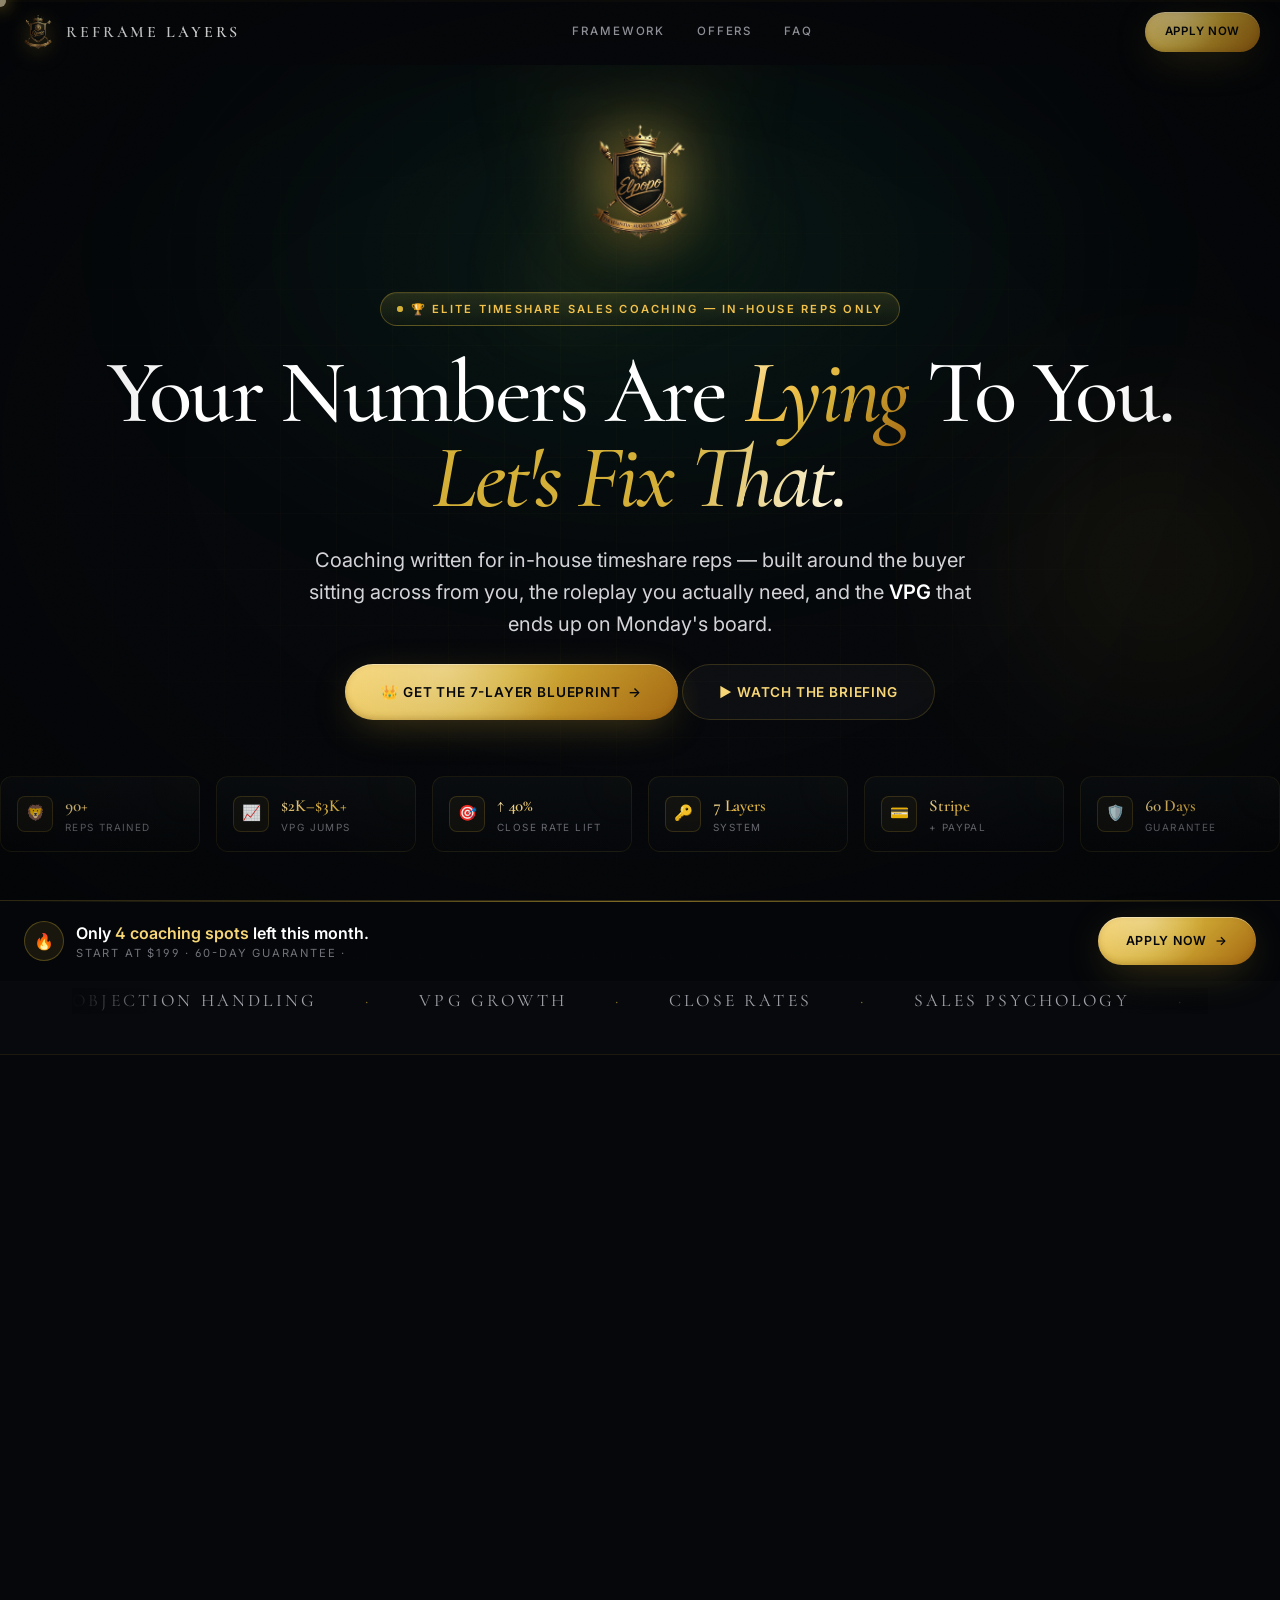
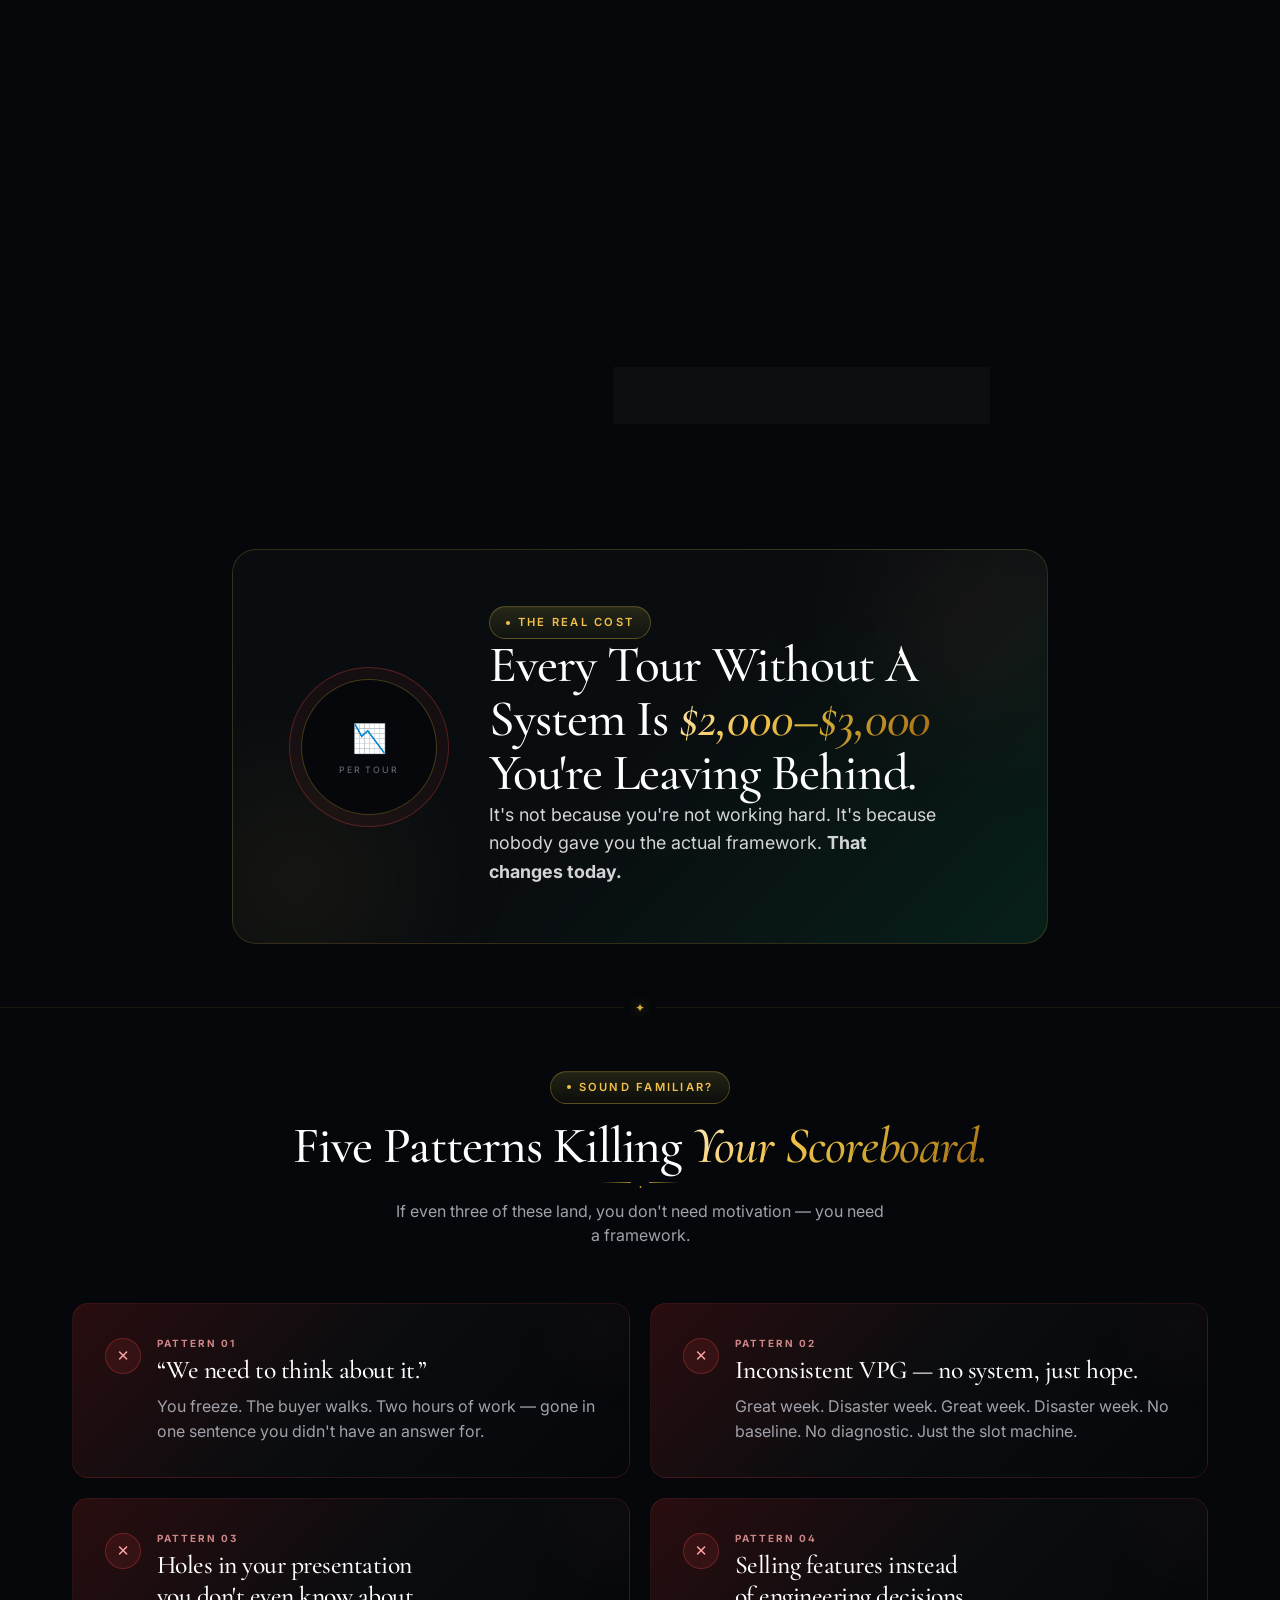
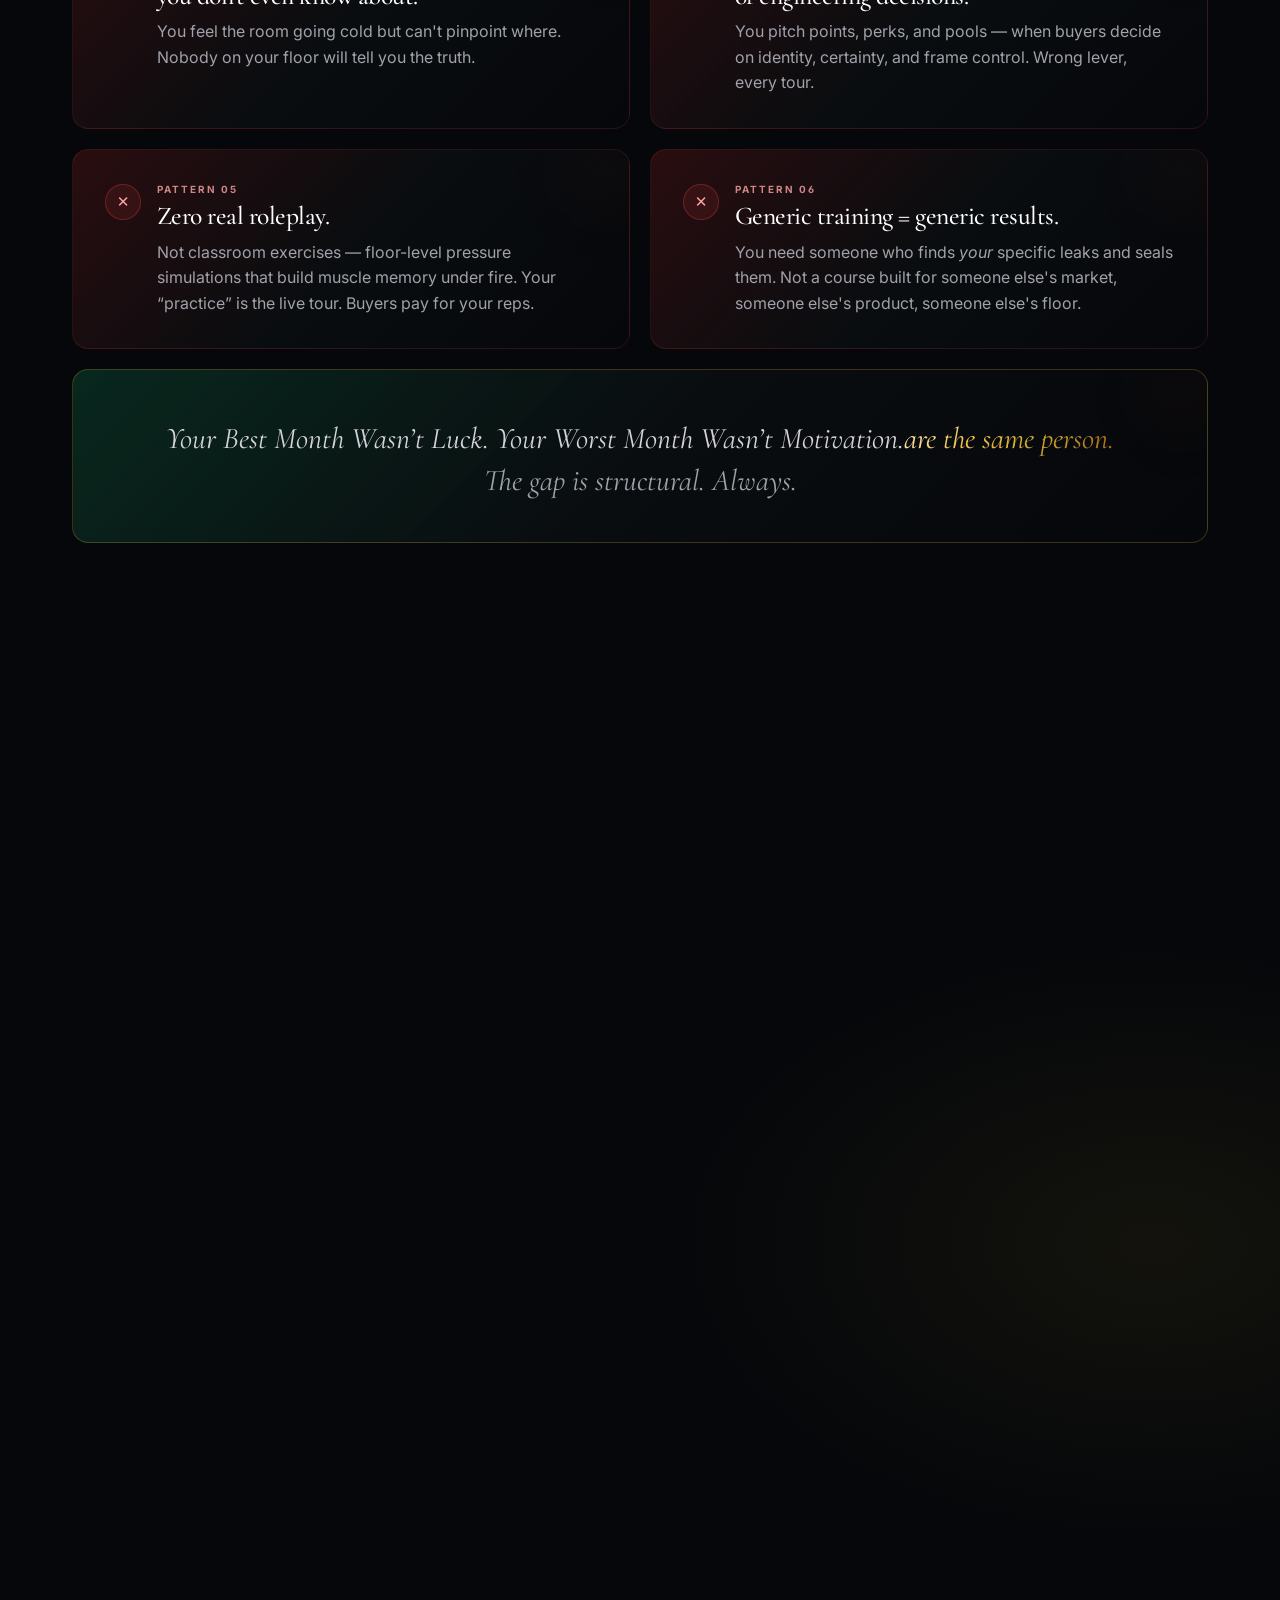
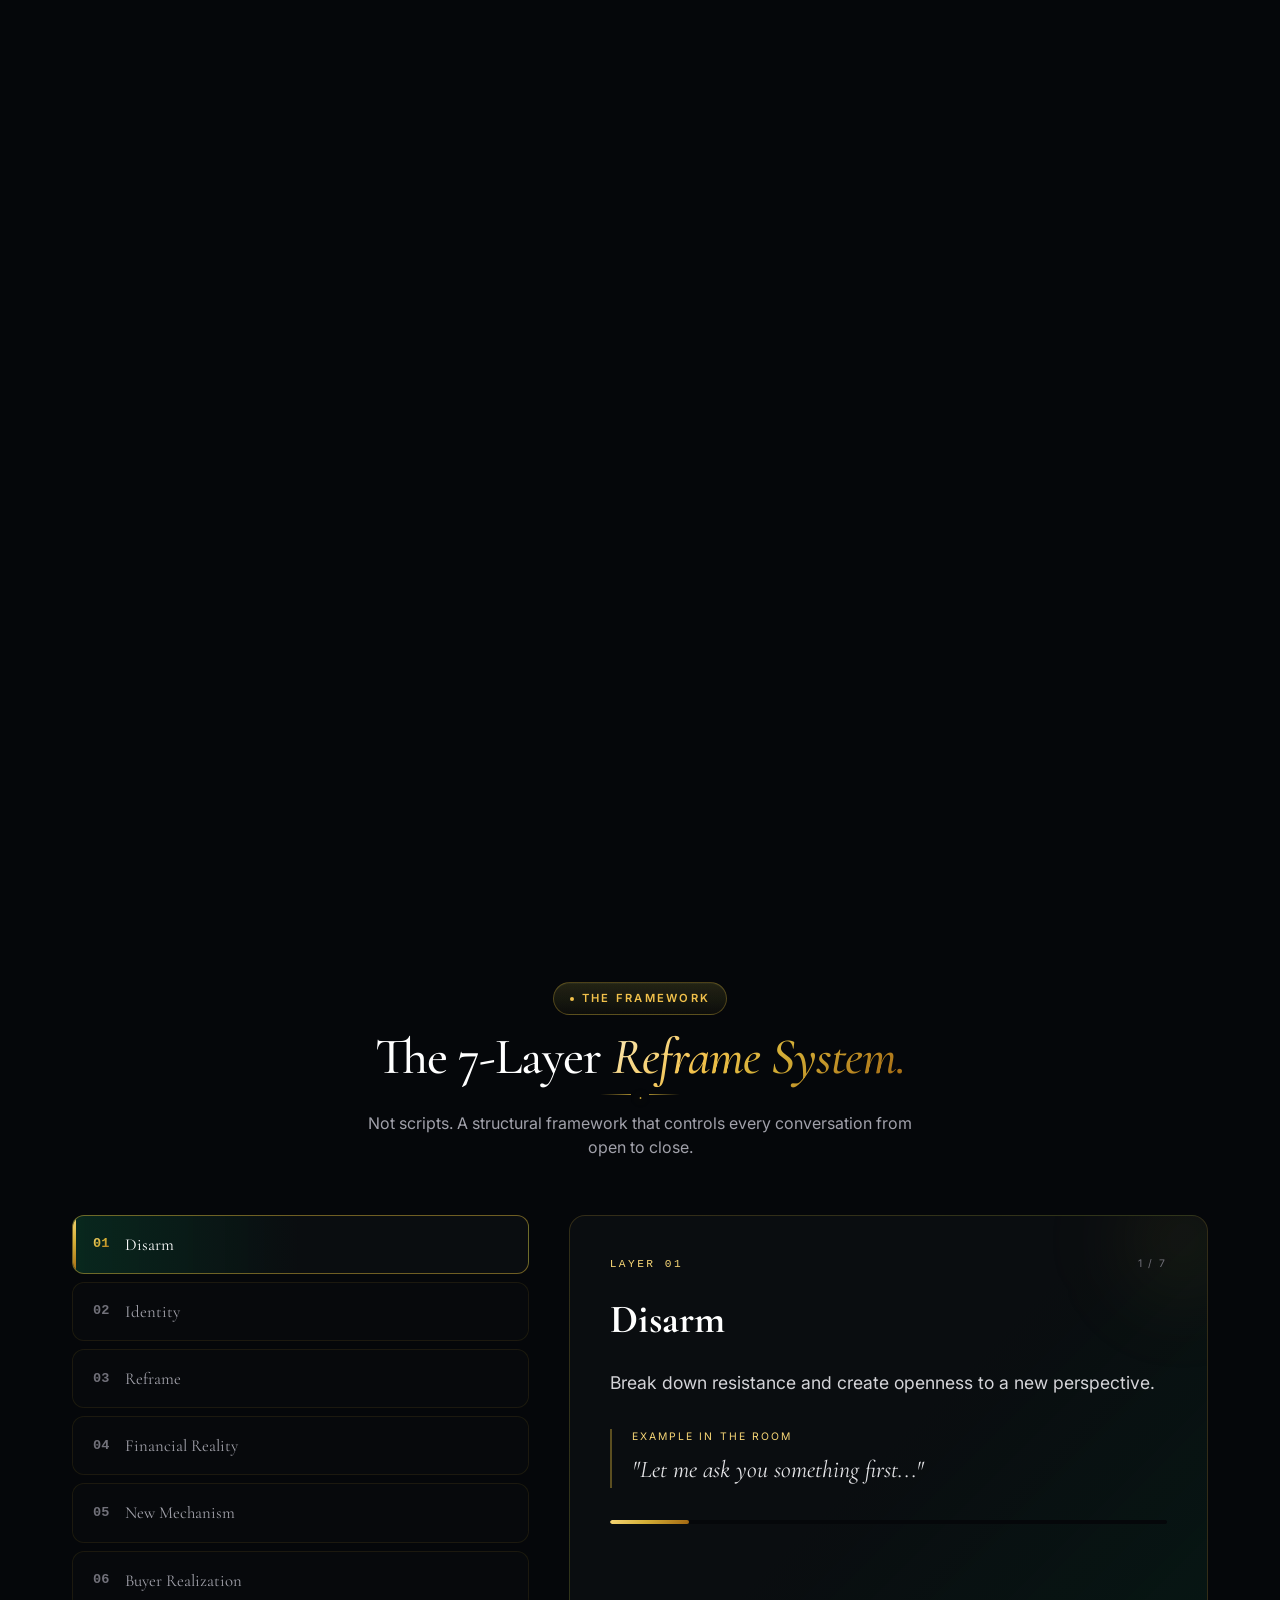
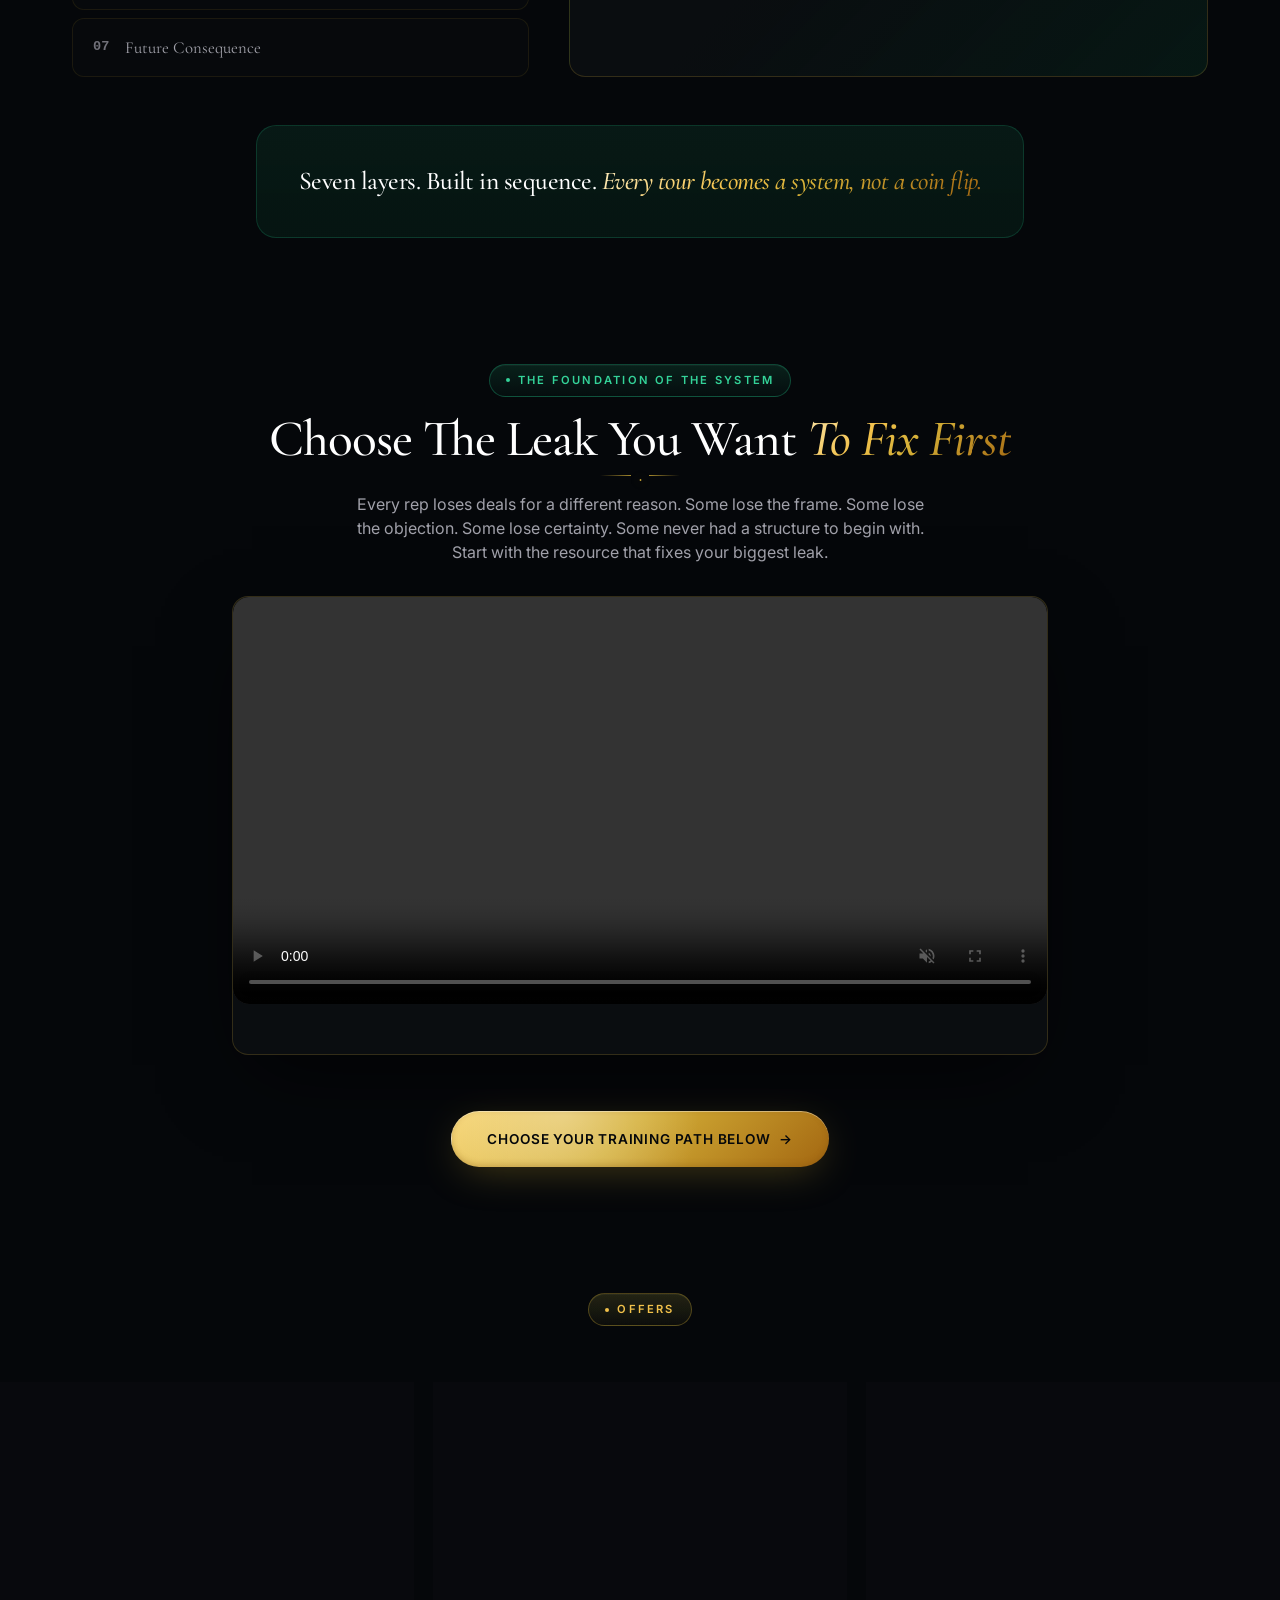
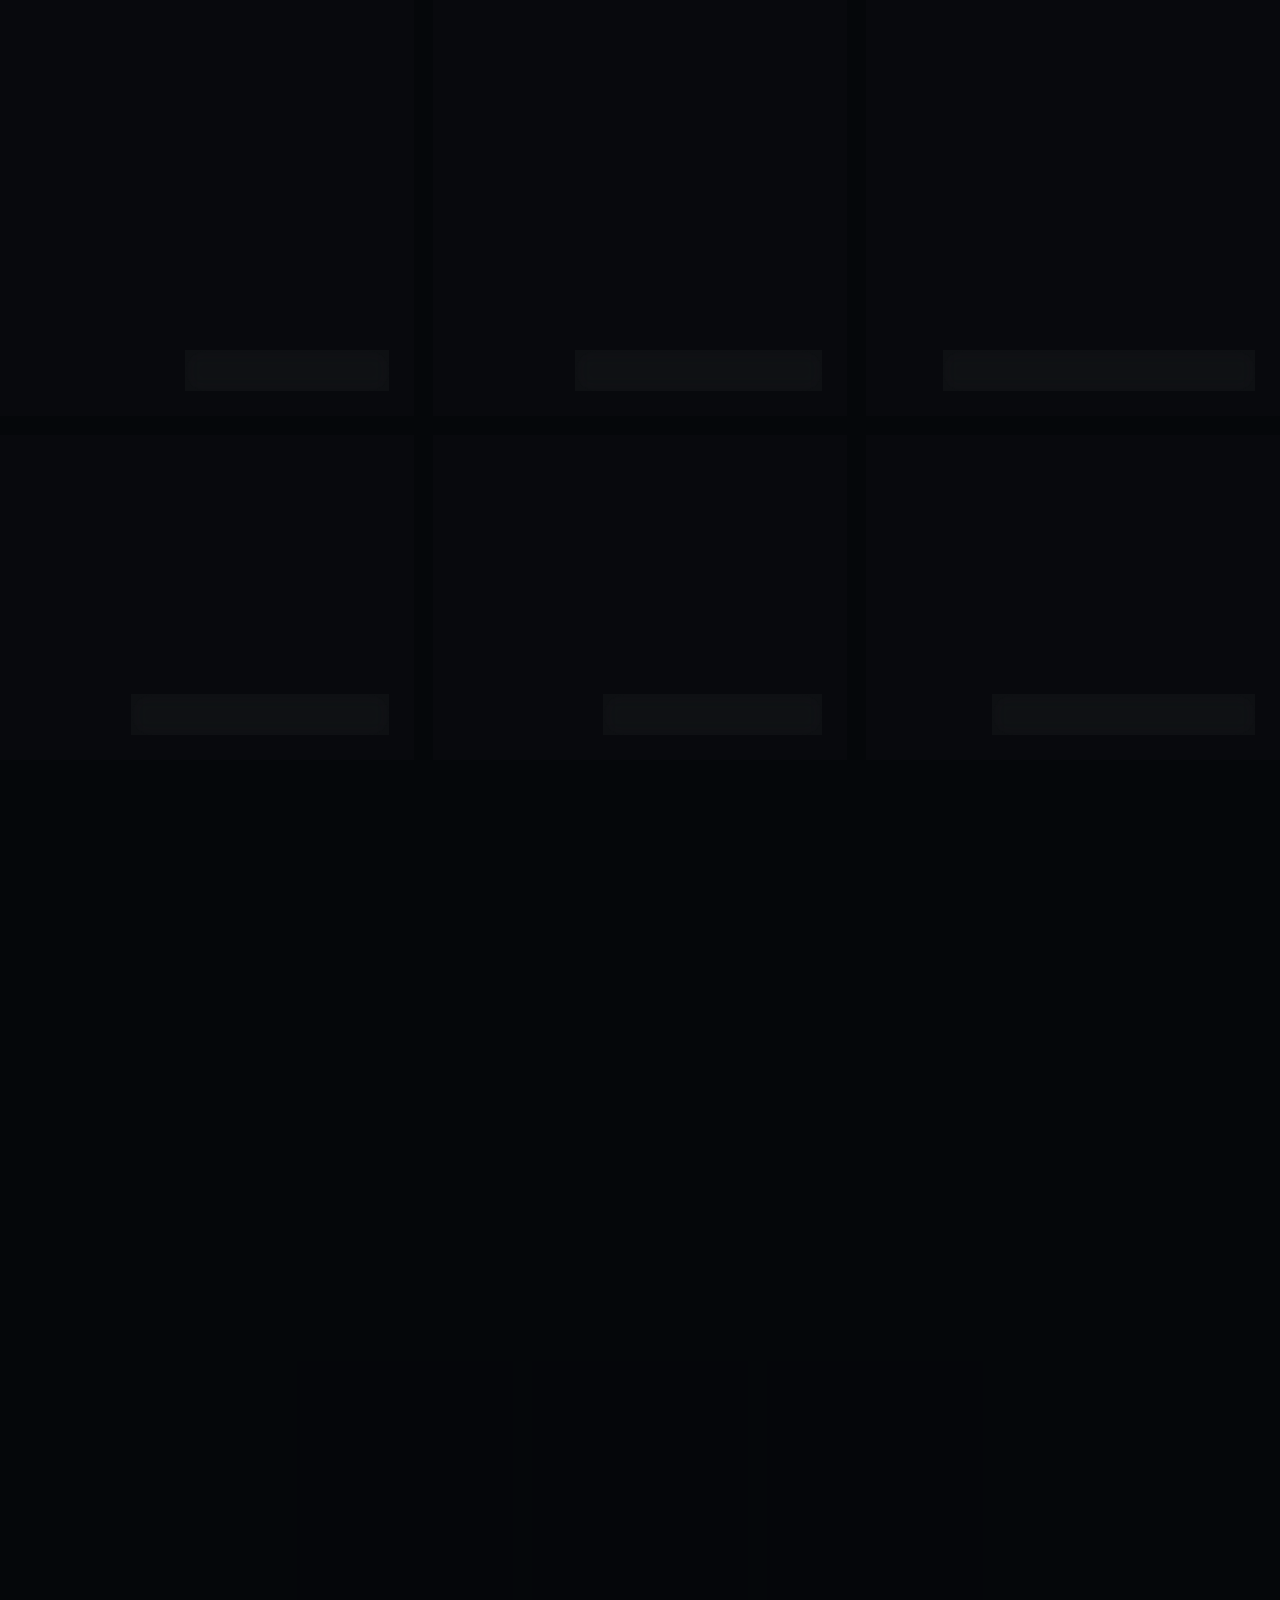
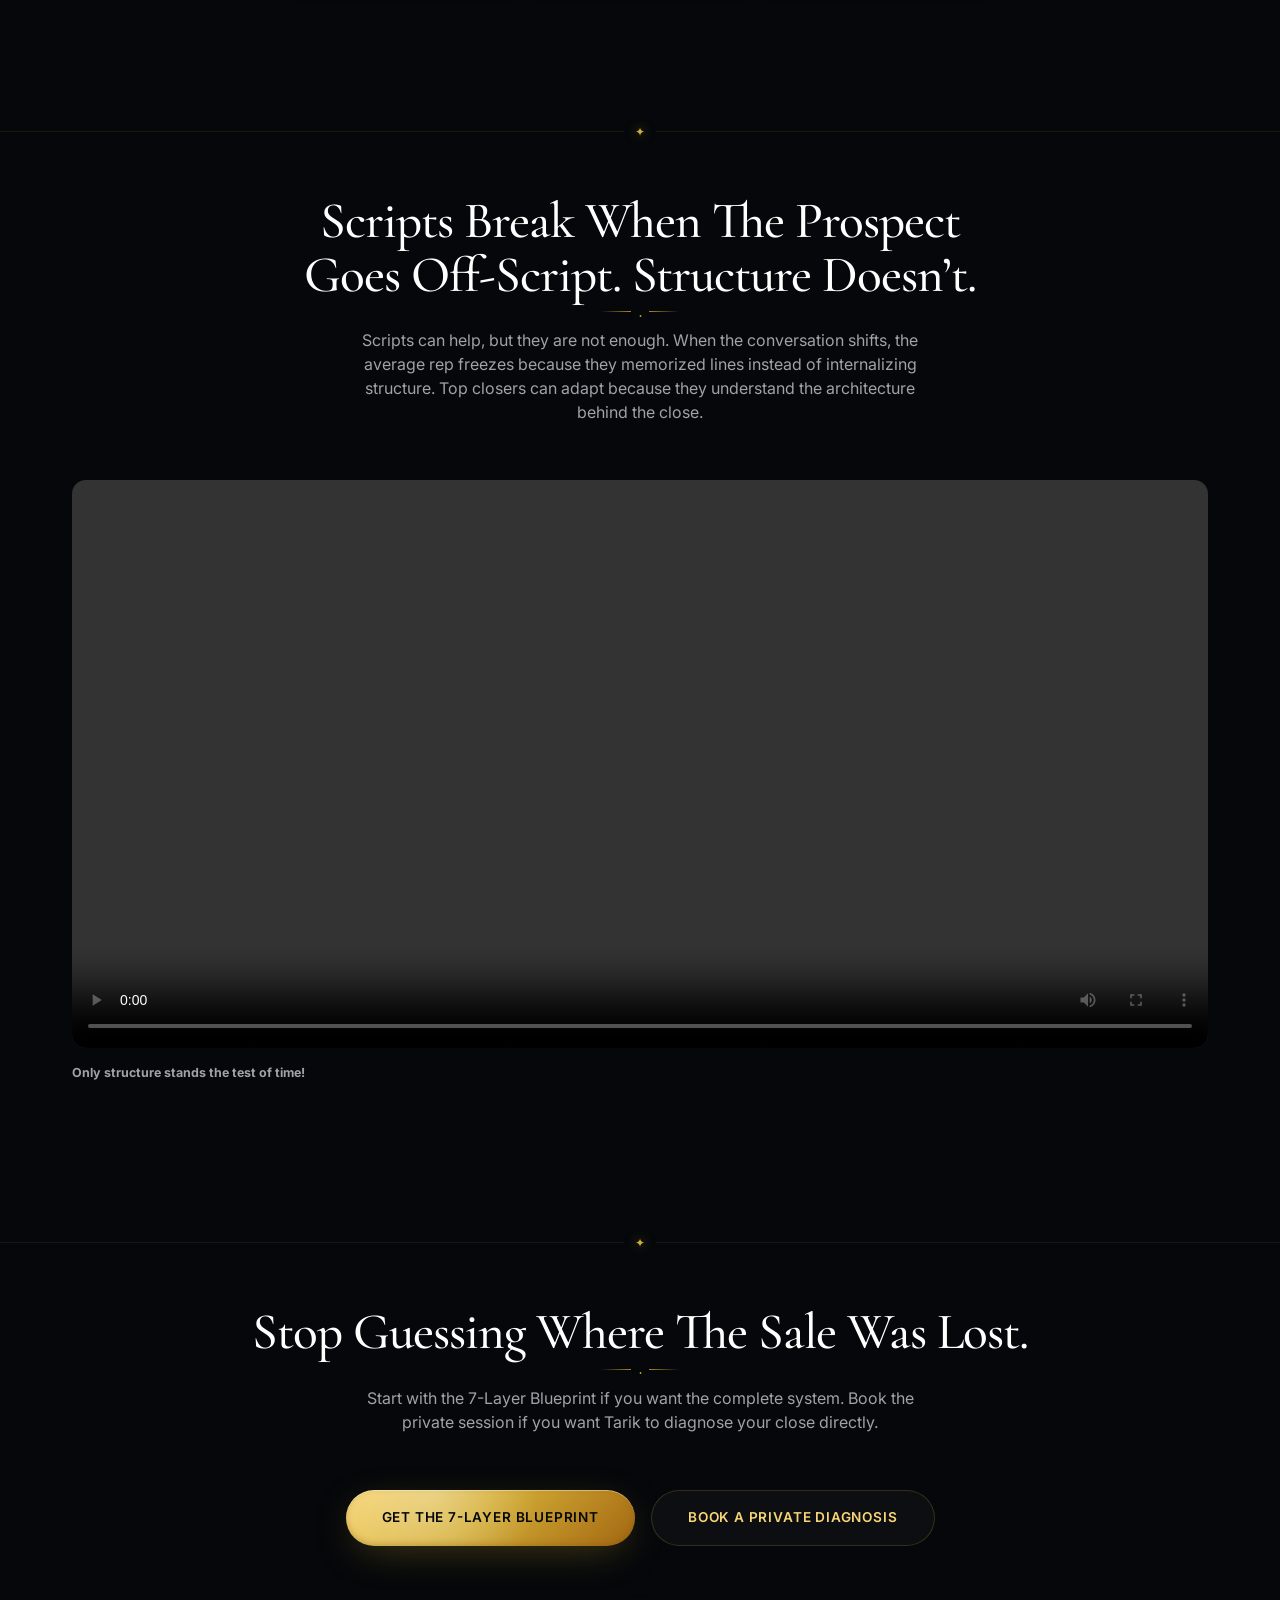
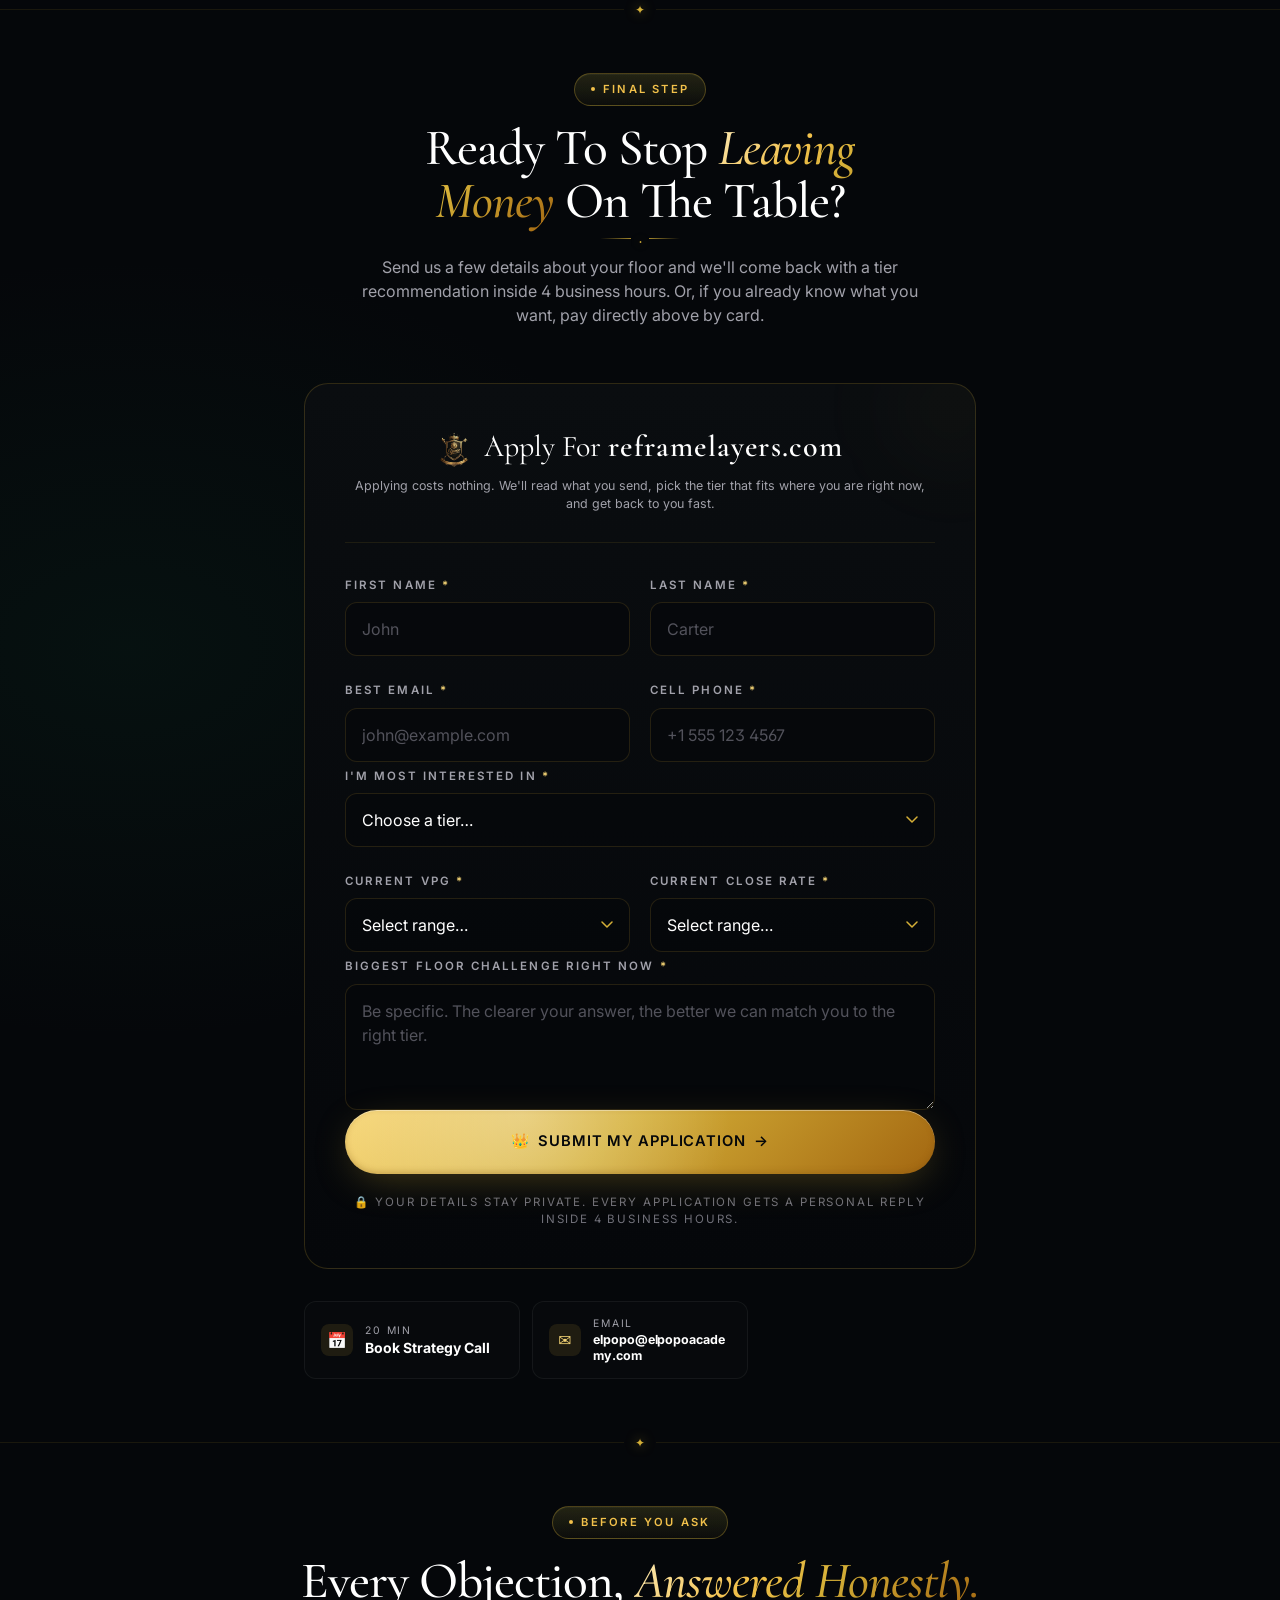
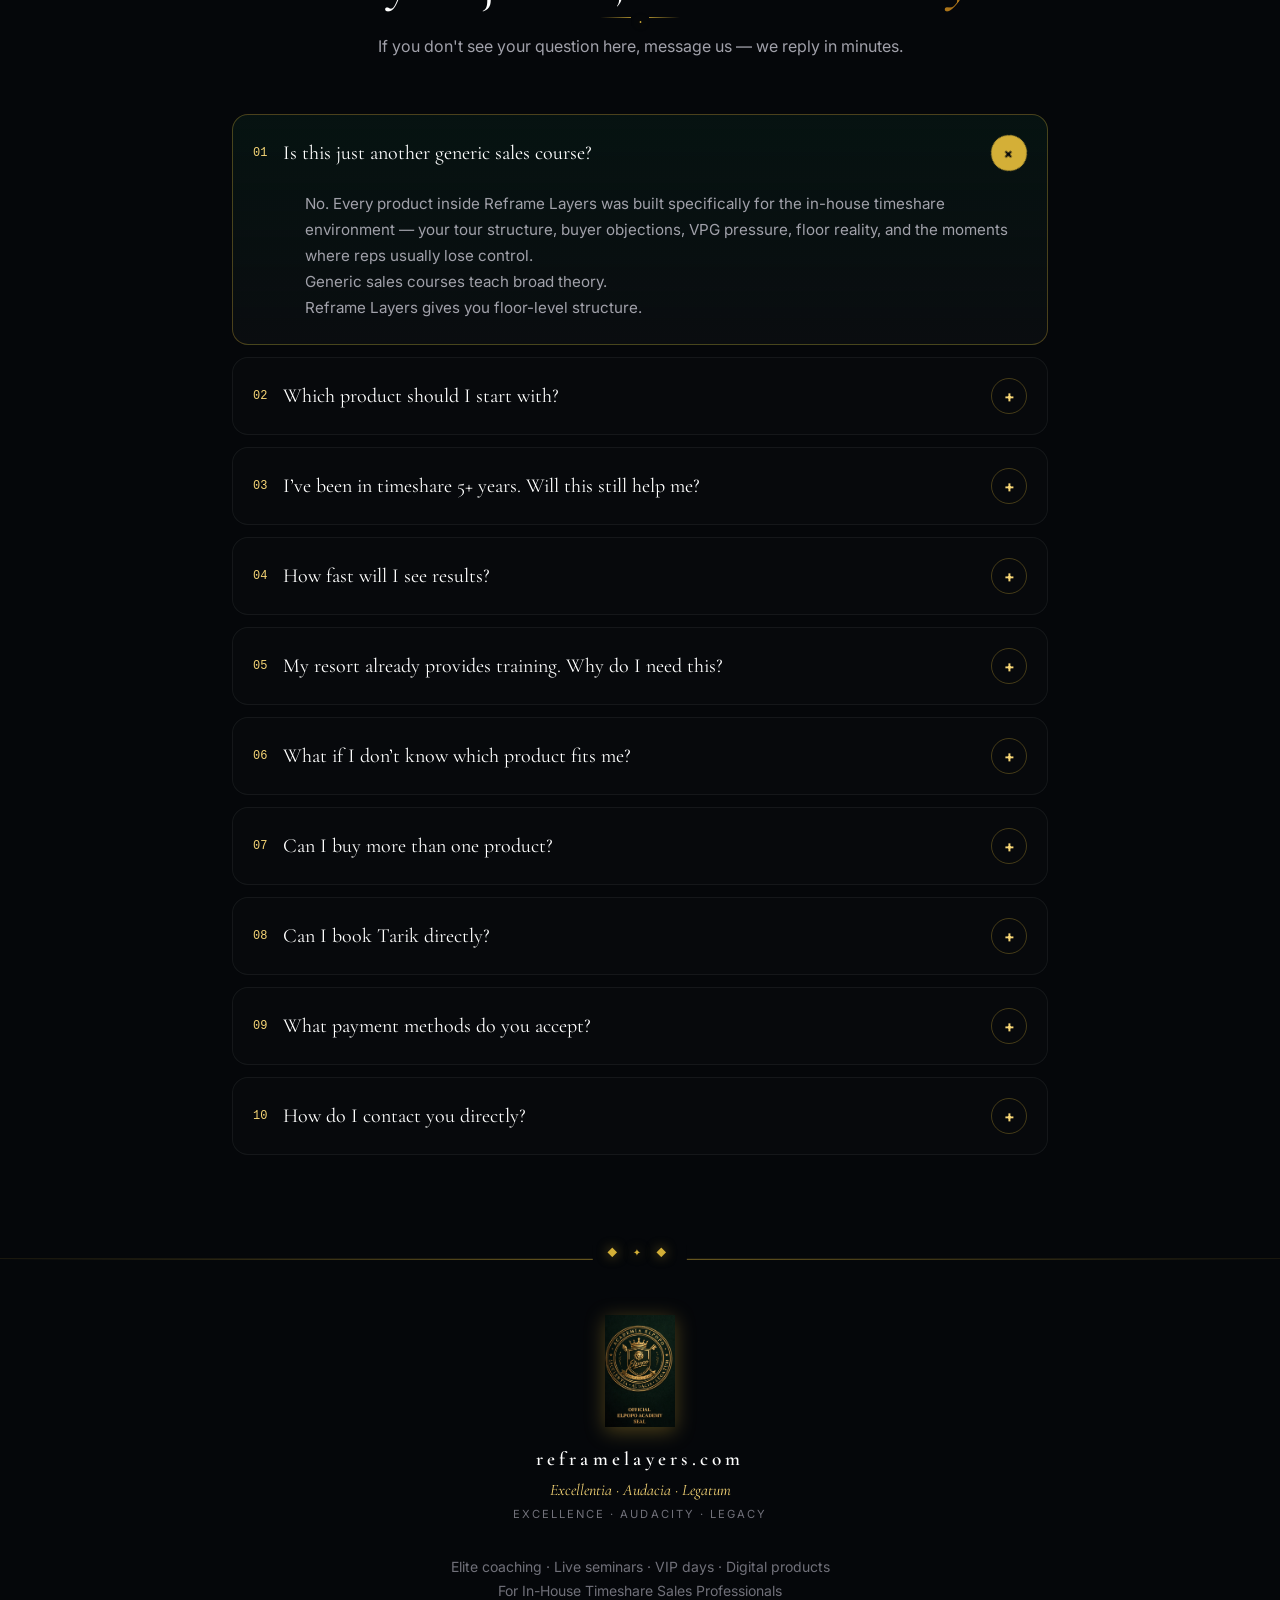
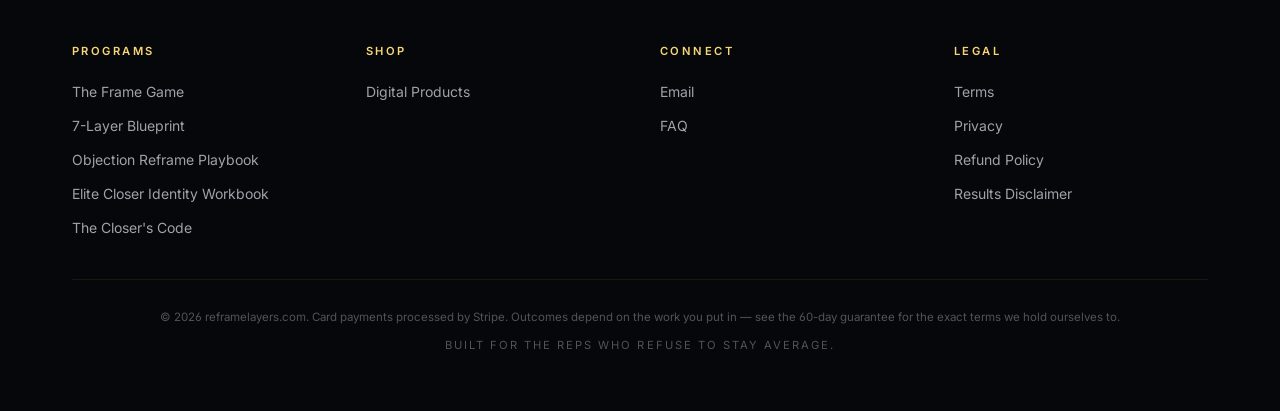
==== index.html @ a807ca78 "Update index.html" ====
<!DOCTYPE html>
<html lang="en">
<head>
<meta charset="UTF-8" />
<meta name="viewport" content="width=device-width, initial-scale=1.0" />
<meta name="theme-color" content="#05070a" />
<meta name="referrer" content="strict-origin-when-cross-origin" />
<meta http-equiv="X-Content-Type-Options" content="nosniff" />
<!-- <meta http-equiv="Content-Security-Policy" content="default-src 'self'; script-src 'self' 'unsafe-inline' https://js.stripe.com https://assets.calendly.com https://www.youtube.com; style-src 'self' 'unsafe-inline' https://fonts.googleapis.com https://assets.calendly.com; font-src 'self' https://fonts.gstatic.com data:; img-src 'self' data: https:; connect-src 'self' https://api.stripe.com https://*.stripe.com https://formspree.io https://calendly.com https://assets.calendly.com; frame-src https://js.stripe.com https://hooks.stripe.com https://www.youtube.com https://www.youtube-nocookie.com https://calendly.com; form-action 'self' https://formspree.io; base-uri 'self'; object-src 'none'; upgrade-insecure-requests" />
 --><title>reframelayers.com — The Coaching System For In-House Timeshare Reps</title>
<meta name="description" content="A coaching system written specifically for in-house timeshare reps — buyer psychology, live roleplay, and the VPG fixes that actually show up on Monday's board. 60-day outcome guarantee." />
<meta name="author" content="reframelayers.com" />
<meta name="robots" content="index, follow, max-image-preview:large, max-snippet:-1" />

<!-- CLIENT: replace every https://www.reframelayers.com below with the real production domain. -->
<link rel="canonical" href="https://www.reframelayers.com/" />

<!-- Open Graph (Facebook, LinkedIn, WhatsApp link preview) -->
<meta property="og:title" content="reframelayers.com — Your Numbers Are Lying To You" />
<meta property="og:description" content="The 7-layer reframe system for in-house timeshare professionals. From a $199 self-paced playbook to a private VIP day in Scottsdale — five levels, one curriculum." />
<meta property="og:type" content="website" />
<meta property="og:url" content="https://www.reframelayers.com/" />
<meta property="og:site_name" content="reframelayers.com" />
<meta property="og:locale" content="en_US" />
<meta property="og:image" content="https://www.reframelayers.com/assets/images/logo.png" />
<meta property="og:image:width" content="512" />
<meta property="og:image:height" content="512" />
<meta property="og:image:alt" content="reframelayers.com crest" />

<!-- Twitter Card -->
<meta name="twitter:card" content="summary_large_image" />
<meta name="twitter:title" content="reframelayers.com — Your Numbers Are Lying To You" />
<meta name="twitter:description" content="Sales coaching written specifically for in-house timeshare reps." />
<meta name="twitter:image" content="https://www.reframelayers.com/assets/images/logo.png" />
<meta name="twitter:image:alt" content="reframelayers.com crest" />

<!-- Favicons -->
<link rel="icon" type="image/png" sizes="512x512" href="assets/images/logo.png" />
<link rel="apple-touch-icon" sizes="512x512" href="assets/images/logo.png" />

<!-- Resource hints -->
<link rel="preconnect" href="https://fonts.googleapis.com" />
<link rel="preconnect" href="https://fonts.gstatic.com" crossorigin />
<link rel="preconnect" href="https://js.stripe.com" />
<link rel="dns-prefetch" href="https://api.stripe.com" />
<link href="https://fonts.googleapis.com/css2?family=Cormorant+Garamond:ital,wght@0,400;0,500;0,600;0,700;1,400;1,500;1,600&family=Inter:wght@300;400;500;600;700;800&display=swap" rel="stylesheet" />
<link rel="stylesheet" href="css/styles.css" />
<script src="https://js.stripe.com/v3/" defer></script>
<script src="js/config.js"></script>
</head>
<body>
<a
  href="#top"
  class="
    skip-to-content
  "
>Skip to main content</a>

<!-- ============ SCROLL PROGRESS BAR ============ -->
<div
  class="
    scroll-progress
  "
  aria-hidden="true"
><div
  class="
    scroll-progress-bar
  "
  id="scrollBar"
></div></div>
<header
  class="
    nav
  "
  id="nav"
>
  <div
    class="
      nav-inner
    "
  >
    <a
      href="#top"
      class="
        brand
      "
    >
      <span
        class="
          brand-mark
        "
        aria-hidden
      ><img src="assets/images/logo.png" data-cfg-logo alt="" width="40" height="40" decoding="async" onerror="this.style.display='none';this.parentElement.textContent='🦁'"></span>
      <span
        class="
          brand-name
        "
        data-cfg-business-name
      >reframelayers.com</span>
    </a>
    <nav
      class="
        nav-links
      "
      aria-label="Primary"
    >
      <a href="#program">Framework</a>
      <a href="#offer">Offers</a>
      <!-- <a href="#shop">Shop</a> -->
      <!-- <a href="#proof">Proof</a> -->
      <a href="#faq">FAQ</a>
    </nav>
    <a
      href="#apply"
      class="
        btn btn-gold btn-sm nav-cta
      "
    >Apply Now</a>
    <button
      type="button"
      class="
        nav-toggle
      "
      id="navToggle" aria-label="Toggle menu" aria-expanded="false"
    >
      <span></span><span></span><span></span>
    </button>
  </div>
  <div
    class="
      nav-mobile
    "
    id="navMobile"
  >
    <a href="#program">Framework</a>
    <a href="#offer">Offers</a>
    <!-- <a href="#shop">Shop</a> -->
    <!-- <a href="#proof">Proof</a> -->
    <a href="#faq">FAQ</a>
    <a
      href="#apply"
      class="
        btn btn-gold btn-md
      "
      style="margin-top:.75rem;"
    >Apply Now</a>
  </div>
</header>

<main id="top">

<!-- ============ HERO ============ -->
<section
  class="
    section hero
  "
>
  <div
    class="
      hero-bg
    "
    aria-hidden
  >
    <div
      class="
        grid-bg
      "
    ></div>
    <div
      class="
        glow glow-emerald
      "
    ></div>
    <div
      class="
        glow glow-gold
      "
    ></div>
  </div>
  <div
    class="
      container
      reveal
    "
  >
    <!-- Hero ornamental logo with float + halo -->
    <div
      class="
        hero-crest hero-crest-img
      "
    >
      <span
        class="
          crest-halo
        "
        aria-hidden="true"
      ></span>
      <img
        src="assets/images/logo.png" data-cfg-logo alt="reframelayers.com crest — Excellentia · Audacia · Legatum"
        class="
          hero-crest-png
        "
        width="512" height="512" loading="eager" decoding="async" fetchpriority="high" /
      >
    </div>

    <span
      class="
        eyebrow
      "
    >
      <span
        class="
          dot-ping
        "
      ></span>
      🏆 Elite Timeshare Sales Coaching — In-House Reps Only
    </span>
    <h1
      class="
        h-display-2xl
        text-balance
      "
    >
      Your Numbers Are <em
        class="
          gold-italic
        "
      >Lying</em> To You.<br>
      <span
        class="
          gold-shine
        "
      >Let's Fix That.</span>
    </h1>
    <p
      class="
        lead
      "
    >
      Coaching written for in-house timeshare reps — built around the buyer
      sitting across from you, the roleplay you actually need, and the
      <strong>VPG</strong> that ends up on Monday's board.
    </p>
	
      <div class="hero-buttons">
  <a href="#offer" class="btn btn-gold btn-lg btn-magnetic">
    👑 Get the 7-layer Blueprint <span aria-hidden>→</span>
  </a>

  <a href="#vsl" class="btn btn-ghost btn-lg btn-magnetic">
    ▶ Watch The Briefing
  </a>
</div>
    </div><!--
    <div
      class="
        hero-meta
      "
    >
      <span><span
        class="
          i
        "
      >🔒</span> Card or PayPal · Encrypted at checkout</span>
      <span
        class="
          sep
        "
      ></span> -->
     <!--  <a href="#" data-whatsapp><svg
        class="
          icon-wa
        "
        viewBox="0 0 24 24" aria-hidden="true"
      ><path d="M17.472 14.382c-.297-.149-1.758-.867-2.03-.967-.273-.099-.471-.148-.67.15-.197.297-.767.966-.94 1.164-.173.199-.347.223-.644.075-.297-.15-1.255-.463-2.39-1.475-.883-.788-1.48-1.761-1.653-2.059-.173-.297-.018-.458.13-.606.134-.133.298-.347.446-.52.149-.174.198-.298.298-.497.099-.198.05-.371-.025-.52-.075-.149-.669-1.612-.916-2.207-.242-.579-.487-.5-.669-.51-.173-.008-.371-.01-.57-.01-.198 0-.52.074-.792.372-.272.297-1.04 1.016-1.04 2.479 0 1.462 1.065 2.875 1.213 3.074.149.198 2.096 3.2 5.077 4.487.709.306 1.262.489 1.694.625.712.227 1.36.195 1.871.118.571-.085 1.758-.719 2.006-1.413.248-.694.248-1.289.173-1.413-.074-.124-.272-.198-.57-.347m-5.421 7.403h-.004a9.87 9.87 0 0 1-5.031-1.378l-.361-.214-3.741.982.998-3.648-.235-.374a9.86 9.86 0 0 1-1.51-5.26c.001-5.45 4.436-9.884 9.888-9.884 2.64 0 5.122 1.03 6.988 2.898a9.825 9.825 0 0 1 2.893 6.994c-.003 5.45-4.437 9.884-9.885 9.884m8.413-18.297A11.815 11.815 0 0 0 12.05 0C5.495 0 .16 5.335.157 11.892c0 2.096.547 4.142 1.588 5.945L.057 24l6.305-1.654a11.882 11.882 0 0 0 5.683 1.448h.005c6.554 0 11.89-5.335 11.893-11.893a11.821 11.821 0 0 0-3.48-8.413Z"/></svg> WhatsApp Us</a>
      <span
        class="
          sep
        "
      ></span> --
      <a href="#book">📅 Book Free Strategy Call</a> 
      <span
        class="
          sep
        "
      ></span>
      <a href="mailto:contact@reframelayers.com">✉ Email Us</a>
    </div>
-->
    <!-- Results badges -->
    <div
      class="
        hero-badges
      "
    >
      <div
        class="
          badge
        "
      ><span
        class="
          badge-i
        "
      >🦁</span><div><div
        class="
          badge-v
        "
        data-count-to="90" data-suffix="+"
      >0</div><div
        class="
          badge-l
        "
      >Reps Trained</div></div></div>
      <div
        class="
          badge
        "
      ><span
        class="
          badge-i
        "
      >📈</span><div><div
        class="
          badge-v
        "
      >$2K–$3K+</div><div
        class="
          badge-l
        "
      >VPG Jumps</div></div></div>
      <div
        class="
          badge
        "
      ><span
        class="
          badge-i
        "
      >🎯</span><div><div
        class="
          badge-v
        "
        data-count-to="40" data-prefix="↑ " data-suffix="%"
      >↑ 0%</div><div
        class="
          badge-l
        "
      >Close Rate Lift</div></div></div>
      <div
        class="
          badge
        "
      ><span
        class="
          badge-i
        "
      >🔑</span><div><div
        class="
          badge-v
        "
        data-count-to="7" data-suffix=" Layers"
      >0</div><div
        class="
          badge-l
        "
      >System</div></div></div>
      <div
        class="
          badge
        "
      ><span
        class="
          badge-i
        "
      >💳</span><div><div
        class="
          badge-v
        "
      >Stripe</div><div
        class="
          badge-l
        "
      >+ PayPal</div></div></div>
      <div
        class="
          badge
        "
      ><span
        class="
          badge-i
        "
      >🛡️</span><div><div
        class="
          badge-v
        "
        data-count-to="60" data-suffix=" Days"
      >0</div><div
        class="
          badge-l
        "
      >Guarantee</div></div></div>
    </div>
  </div>
</section>

<!-- ============ TRUST / FEATURE MARQUEE ============ -->
<section
  class="
    trustbar
  "
>
  <div
    class="
      container
    "
  >
    <p
      class="
        trustbar-caption
      "
    >What we cover — built specifically for the timeshare floor</p>
    <div
      class="
        marquee
      "
    >
      <div
        class="
          marquee-track
        "
      >
        <span>OBJECTION HANDLING</span><span
          class="
            m-dot
          "
        >·</span>
        <span>VPG GROWTH</span><span
          class="
            m-dot
          "
        >·</span>
        <span>CLOSE RATES</span><span
          class="
            m-dot
          "
        >·</span>
        <span>SALES PSYCHOLOGY</span><span
          class="
            m-dot
          "
        >·</span>
        <span>LIVE ROLEPLAY</span><span
          class="
            m-dot
          "
        >·</span>
        <span>ELITE MINDSET</span><span
          class="
            m-dot
          "
        >·</span>
        <span>7-LAYER SYSTEM</span><span
          class="
            m-dot
          "
        >·</span>
        <span>LIVE EVENTS</span><span
          class="
            m-dot
          "
        >·</span>
        <span>VIP DAYS</span><span
          class="
            m-dot
          "
        >·</span>
        <!-- duplicate for seamless loop -->
        <span>OBJECTION HANDLING</span><span
          class="
            m-dot
          "
        >·</span>
        <span>VPG GROWTH</span><span
          class="
            m-dot
          "
        >·</span>
        <span>CLOSE RATES</span><span
          class="
            m-dot
          "
        >·</span>
        <span>SALES PSYCHOLOGY</span><span
          class="
            m-dot
          "
        >·</span>
        <span>LIVE ROLEPLAY</span><span
          class="
            m-dot
          "
        >·</span>
        <span>ELITE MINDSET</span><span
          class="
            m-dot
          "
        >·</span>
        <span>7-LAYER SYSTEM</span><span
          class="
            m-dot
          "
        >·</span>
        <span>LIVE EVENTS</span><span
          class="
            m-dot
          "
        >·</span>
        <span>VIP DAYS</span><span
          class="
            m-dot
          "
        >·</span>
      </div>
    </div>
  </div>
</section>

<!-- ============ VSL ============ -->
<section
  class="
    section section-vsl
  "
  id="vsl"
>
  <div
    class="
      container container-md
      reveal
    "
  >
    <div
      class="
        section-head center
      "
    >
      <span
        class="
          eyebrow eyebrow-emerald
        "
      ><span
        class="
          dot
        "
      ></span>Watch First</span>
      <h2
        class="
          h-display-lg
        "
      >Your VPG Isn’t Random.<em
        class="
          gold-italic
        "
      > Your Close Has Leaks. </em> </h2>
      <p
        class="
          muted
        "
      >The Reframe Layers system helps in-house timeshare reps stop relying on scripts and start selling with structure, frame control, objection psychology, and certainty.</p>
    </div>
<div class="vsl" id="vslPlayer">
  <video
    controls
    autoplay
    muted
    playsinline
    preload="metadata"
    style="
      width:100%;
      height:auto;
      display:block;
      border-radius:inherit;
      background:#000;
    "
  >
    <source src="https://sahmi.ma/video1.mp4" type="video/mp4">
    Votre navigateur ne supporte pas la lecture vidéo.
  </video>
</div>

<div
  class="
    cta-row center
  "
>
</div>
    <div
      class="
        cta-row center reveal
      "
      style="margin-top:3.5rem;"
    >
      <a
        href="#offer"
        class="
          btn btn-gold btn-lg
        "
      > Get The 7-Layer Blueprint<span aria-hidden>→</span></a>
      <a
        href="#book"
        class="
          btn btn-ghost btn-lg
        "
      > Book A Private Diagnosis With Tarik</a>
    </div>
    </div>
  </div>
</section>

<!-- ============ COST ANCHOR ============ -->
<section
  class="
    section
  "
>
  <div
    class="
      container container-md
      reveal
    "
  >
    <div
      class="
        cost-anchor panel-gradient
      "
    >
      <div
        class="
          cost-glow cost-glow-red
        "
      ></div>
      <div
        class="
          cost-glow cost-glow-gold
        "
      ></div>
      <div
        class="
          cost-anchor-inner
        "
      >
        <div
          class="
            cost-seal
          "
        >
          <div
            class="
              cost-seal-ring
            "
          ></div>
          <div
            class="
              cost-seal-inner
            "
          >
            <span aria-hidden style="color:#fca5a5;font-size:28px;">📉</span>
            <span
              class="
                cost-seal-l
              "
            >per tour</span>
          </div>
        </div>
        <div
          class="
            cost-copy
          "
        >
          <span
            class="
              eyebrow
            "
          ><span
            class="
              dot
            "
          ></span>The Real Cost</span>
          <h2
            class="
              h-display-lg
            "
          >Every Tour Without A System Is <em
            class="
              gold-italic
            "
          >$2,000–$3,000</em> You're Leaving Behind.</h2>
          <p
            class="
              lead
            "
          >It's not because you're not working hard. It's because nobody gave you the actual framework. <strong>That changes today.</strong></p>
        </div>
      </div>
    </div>
  </div>
</section>

<!-- ============ PAIN PATTERNS ============ -->
<section
  class="
    section section-border-top
  "
>
  <div
    class="
      container
    "
  >
    <div
      class="
        section-head center reveal
      "
    >
      <span
        class="
          eyebrow
        "
      ><span
        class="
          dot
        "
      ></span>Sound Familiar?</span>
      <h2
        class="
          h-display-lg
        "
      >Five Patterns Killing <em
        class="
          gold-italic
        "
      >Your Scoreboard.</em></h2>
      <p
        class="
          muted
        "
      >If even three of these land, you don't need motivation — you need a framework.</p>
    </div>

    <div
      class="
        pain-grid
      "
    >
      <article
        class="
          pain-card reveal
        "
      >
        <span
          class="
            pain-icon
          "
        >✕</span>
        <div>
          <div
            class="
              pain-num
            "
          >Pattern 01</div>
          <h3
            class="
              h-display-md
            "
          >&ldquo;We need to think about it.&rdquo;</h3>
          <p>You freeze. The buyer walks. Two hours of work — gone in one sentence you didn't have an answer for.</p>
        </div>
      </article>
      <article
        class="
          pain-card reveal
        "
      >
        <span
          class="
            pain-icon
          "
        >✕</span>
        <div>
          <div
            class="
              pain-num
            "
          >Pattern 02</div>
          <h3
            class="
              h-display-md
            "
          >Inconsistent VPG — no system, just hope.</h3>
          <p>Great week. Disaster week. Great week. Disaster week. No baseline. No diagnostic. Just the slot machine.</p>
        </div>
      </article>
      <article
        class="
          pain-card reveal
        "
      >
        <span
          class="
            pain-icon
          "
        >✕</span>
        <div>
          <div
            class="
              pain-num
            "
          >Pattern 03</div>
          <h3
            class="
              h-display-md
            "
          >Holes in your presentation you don't even know about.</h3>
          <p>You feel the room going cold but can't pinpoint where. Nobody on your floor will tell you the truth.</p>
        </div>
      </article>
      <article
        class="
          pain-card reveal
        "
      >
        <span
          class="
            pain-icon
          "
        >✕</span>
        <div>
          <div
            class="
              pain-num
            "
          >Pattern 04</div>
          <h3
            class="
              h-display-md
            "
          >Selling features instead of engineering decisions.</h3>
          <p>You pitch points, perks, and pools — when buyers decide on identity, certainty, and frame control. Wrong lever, every tour.</p>
        </div>
      </article>
      <article
        class="
          pain-card reveal
        "
      >
        <span
          class="
            pain-icon
          "
        >✕</span>
        <div>
          <div
            class="
              pain-num
            "
          >Pattern 05</div>
          <h3
            class="
              h-display-md
            "
          >Zero real roleplay.</h3>
          <p>Not classroom exercises — floor-level pressure simulations that build muscle memory under fire. Your &ldquo;practice&rdquo; is the live tour. Buyers pay for your reps.</p>
        </div>
      </article>
      <article
        class="
          pain-card reveal
        "
      >
        <span
          class="
            pain-icon
          "
        >✕</span>
        <div>
          <div
            class="
              pain-num
            "
          >Pattern 06</div>
          <h3
            class="
              h-display-md
            "
          >Generic training = generic results.</h3>
          <p>You need someone who finds <em>your</em> specific leaks and seals them. Not a course built for someone else's market, someone else's product, someone else's floor.</p>
        </div>
      </article>
      <article
        class="
          pain-card pain-card-final reveal
        "
      >
        <p
          class="
            italic
          "
        >Your Best Month Wasn’t Luck. Your Worst Month Wasn’t Motivation.<span
          class="
            gold-italic
          "
        >are the same person.</span><br><span
          class="
            muted
          "
        >The gap is structural. Always.</span></p>
      </article>
    </div>
  </div>
</section>

<!-- ============ VIDEO: PLATEAUED REP ============ -->
<section
  class="
    inline-vid-section
    section
  "
>
  <div
    class="
      container container-md
      reveal
    "
  >
    <div
      class="
        section-head center
      "
      style="margin-bottom:2rem;"
    >
      <span
        class="
          eyebrow
        "
      ><span
        class="
          dot
        "
      ></span>If This Is You Right Now</span>
      <h2
        class="
          h-display-lg
        "
      >Your Best Month Wasn’t Luck.<br><em
        class="
          gold-italic
        "
      >Your Worst Month Wasn’t Motivation.
</em></h2>
      <p
        class="
          muted
        "
      >Inconsistent results usually do not come from a lack of talent. They come from a lack of structure. When your presentation has leaks, your close rate, VPG, confidence, and objections become unpredictable.</p>
    </div>



<!-- code debut video 2-->



<div class="vsl" id="vslPlayer">
  <video
    controls
    autoplay
    muted
    playsinline
    preload="metadata"
    style="
      width:100%;
      height:auto;
      display:block;
      border-radius:inherit;
      background:#000;
    "
  >
    <source src="https://sahmi.ma/video2.mp4" type="video/mp4">
    Votre navigateur ne supporte pas la lecture vidéo.
  </video>
</div>



<!-- code fin video -->
	
	<!-- code 1 seul bouton  -->
	    <div
      class="
        cta-row center reveal
      "
      style="margin-top:3.5rem;"
    >
      <a
        href="#offer"
        class="
          btn btn-gold btn-lg
        "
      > Get The 7-Layer Blueprint<span aria-hidden>→</span></a>
     
    </div>
	<!-- fin code 1 seul bouton -->
	
    <!-- <div
      class="
        inline-vid-stats
      "
    >
      <div
        class="
          ivs
        "
      ><div
        class="
          ivs-v
        "
      >90+</div><div
        class="
          ivs-l
        "
      >Reps Transformed</div></div>
      <div
        class="
          ivs
        "
      ><div
        class="
          ivs-v
        "
      >$3,000+</div><div
        class="
          ivs-l
        "
      >Max VPG Increase</div></div>
      <div
        class="
          ivs
        "
      ><div
        class="
          ivs-v
        "
      >40%</div><div
        class="
          ivs-l
        "
      >Avg Close Rate Lift</div></div>
    </div> -->
  </div>
</section>

<!-- ============ VIDEO: GENUINE REFRAMING (Foundation of System) ============ -->
<section
  class="
    inline-vid-section
    section
  "
>
  <div
    class="
      container container-md
      reveal
    "
  >
    <div
      class="
        section-head center
      "
      style="margin-bottom:2rem;"
    >
      <span
        class="
          eyebrow eyebrow-emerald
        "
      ><span
        class="
          dot
        "
      ></span>The Foundation Of The System</span>
      <h2
        class="
          h-display-lg
        "
      >The 7 Layers Behind<em
        class="
          gold-italic
        "
      > a Strong Close</em></h2>
      <p
        class="
          muted
        "
      >Elite closers are not guessing. They move through a structure that controls trust, identity, reframing, financial reality, mechanism, realization, and consequence.</p>
    </div>
<!-- code debut video 4-->



<div class="vsl" id="vslPlayer">
  <video
    controls
    autoplay
    muted
    playsinline
    preload="metadata"
    style="
      width:100%;
      height:auto;
      display:block;
      border-radius:inherit;
      background:#000;
    "
  >
    <source src="https://sahmi.ma/video4.mp4" type="video/mp4">
    Votre navigateur ne supporte pas la lecture vidéo.
  </video>
</div>



<!-- code fin video -->
	<!-- code 1 seul bouton  -->
	    <div
      class="
        cta-row center reveal
      "
      style="margin-top:3.5rem;"
    >
      <a
        href="#offer"
        class="
          btn btn-gold btn-lg
        "
      > Get The Full 7-Layer Blueprint<span aria-hidden>→</span></a>
     
    </div>
	<!-- fin code 1 seul bouton -->
</section>

<!-- ============ 7-LAYER SOLUTION ============ -->
<section
  class="
    section
  "
  id="program"
>
  <div
    class="
      container
      reveal
    "
  >
    <div
      class="
        section-head center
      "
    >
      <span
        class="
          eyebrow
        "
      ><span
        class="
          dot
        "
      ></span>The Framework</span>
      <h2
        class="
          h-display-lg
        "
      >The 7-Layer <em
        class="
          gold-italic
        "
      >Reframe System.</em></h2>
      <p
        class="
          muted
        "
      >Not scripts. A structural framework that controls every conversation from open to close.</p>
    </div>

    <div
      class="
        layer-grid
      "
      id="layerGrid"
    >
      <div
        class="
          layer-tabs
        "
        role="tablist" aria-label="7 Layers"
      >
        <button
          class="
            layer-tab is-active
          "
          role="tab" aria-selected="true" data-layer="0" id="layerTab0" aria-controls="layerDetail"
        ><span
          class="
            ln
          "
        >01</span><span
          class="
            lt
          "
        >Disarm</span></button>
        <button
          class="
            layer-tab
          "
          role="tab" data-layer="1" id="layerTab1" aria-controls="layerDetail" aria-selected="false"
        ><span
          class="
            ln
          "
        >02</span><span
          class="
            lt
          "
        >Identity</span></button>
        <button
          class="
            layer-tab
          "
          role="tab" data-layer="2" id="layerTab2" aria-controls="layerDetail" aria-selected="false"
        ><span
          class="
            ln
          "
        >03</span><span
          class="
            lt
          "
        >Reframe</span></button>
        <button
          class="
            layer-tab
          "
          role="tab" data-layer="3" id="layerTab3" aria-controls="layerDetail" aria-selected="false"
        ><span
          class="
            ln
          "
        >04</span><span
          class="
            lt
          "
        >Financial Reality</span></button>
        <button
          class="
            layer-tab
          "
          role="tab" data-layer="4" id="layerTab4" aria-controls="layerDetail" aria-selected="false"
        ><span
          class="
            ln
          "
        >05</span><span
          class="
            lt
          "
        >New Mechanism</span></button>
        <button
          class="
            layer-tab
          "
          role="tab" data-layer="5" id="layerTab5" aria-controls="layerDetail" aria-selected="false"
        ><span
          class="
            ln
          "
        >06</span><span
          class="
            lt
          "
        >Buyer Realization</span></button>
        <button
          class="
            layer-tab
          "
          role="tab" data-layer="6" id="layerTab6" aria-controls="layerDetail" aria-selected="false"
        ><span
          class="
            ln
          "
        >07</span><span
          class="
            lt
          "
        >Future Consequence</span></button>
      </div>

      <div
        class="
          layer-detail
        "
        id="layerDetail" role="tabpanel" aria-labelledby="layerTab0" tabindex="0"
      >
        <!-- populated by JS -->
      </div>
    </div>

    <div
      class="
        reveal
      "
    >
      <div
        class="
          panel-emerald-cta
        "
      >
        <p
          class="
            h-display-md
          "
        >Seven layers. Built in sequence. <em
          class="
            gold-italic
          "
        >Every tour becomes a system, not a coin flip.</em></p>
      </div>
    </div>
  </div>
</section>

<!-- ============ VIDEO: POWER OF SILENCE ============ -->
<!-- <section
  class="
    inline-vid-section
    section
  "
>
  <div
    class="
      container container-md
      reveal
    "
  >
    <div
      class="
        section-head center
      "
      style="margin-bottom:2rem;"
    >
      <span
        class="
          eyebrow
        "
      ><span
        class="
          dot
        "
      ></span>Elite Closer Technique</span>
      <h2
        class="
          h-display-lg
        "
      >Choose The Leak<em
        class="
          gold-italic
        "
      > You Want To Fix First</em></h2>
      <p
        class="
          muted
        "
      >Every rep loses deals for a different reason. Some lose the frame. Some lose the objection. Some lose certainty. Some never had a structure to begin with. Start with the resource that fixes your biggest leak.</p>
    </div> -->
<!--     <div
      class="
        video-frame
      "
      data-video-yt="" role="button" tabindex="0" aria-label="Play: The Power of Silence"
    >
      <span
        class="
          bracket br-tl
        "
        aria-hidden
      ></span><span
        class="
          bracket br-tr
        "
        aria-hidden
      ></span>
      <span
        class="
          bracket br-bl
        "
        aria-hidden
      ></span><span
        class="
          bracket br-br
        "
        aria-hidden
      ></span>
      <div
        class="
          video-poster
        "
      >
        <div
          class="
            video-bg
          "
        ></div>
        <div
          class="
            video-play
          "
        ><span aria-hidden>▶</span></div>
        <div
          class="
            video-cap
          "
        ><span
          class="
            vc-eyebrow
          "
        >Demo · Tonality</span><span
          class="
            vc-title
          "
        >Master Sales — The Power Of Silence</span></div>
      </div>
    </div> -->
<!--   </div>
</section> -->
<!-- ============ VIDEO: GENUINE REFRAMING (Foundation of System) ============ -->
<section
  class="
    inline-vid-section
    section
  "
>
  <div
    class="
      container container-md
      reveal
    "
  >
    <div
      class="
        section-head center
      "
      style="margin-bottom:2rem;"
    >
      <span
        class="
          eyebrow eyebrow-emerald
        "
      ><span
        class="
          dot
        "
      ></span>The Foundation Of The System</span>
      <h2
        class="
          h-display-lg
        "
      >Choose The Leak You Want<em
        class="
          gold-italic
        "
      > To Fix First</em></h2>
      <p
        class="
          muted
        "
      >Every rep loses deals for a different reason. Some lose the frame. Some lose the objection. Some lose certainty. Some never had a structure to begin with. Start with the resource that fixes your biggest leak.</p>
    </div>
<!-- code debut video 4-->



<div class="vsl" id="vslPlayer">
  <video
    controls
    autoplay
    muted
    playsinline
    preload="metadata"
    style="
      width:100%;
      height:auto;
      display:block;
      border-radius:inherit;
      background:#000;
    "
  >
    <source src="https://sahmi.ma/video5.mp4" type="video/mp4">
    Votre navigateur ne supporte pas la lecture vidéo.
  </video>
</div>



<!-- code fin video -->
	<!-- code 1 seul bouton  -->
	    <div
      class="
        cta-row center reveal
      "
      style="margin-top:3.5rem;"
    >
      <a
        href="#offer"
        class="
          btn btn-gold btn-lg
        "
      > Choose Your Training Path Below<span aria-hidden>→</span></a>
     
    </div>
	<!-- fin code 1 seul bouton -->
</section>

<!-- ============ 60-DAY TRANSFORMATION CURVE ============ -->
<!-- <section
  class="
    section section-border-top
  "
>
  <div
    class="
      container
    "
  >
    <div
      class="
        section-head center reveal
      "
    >
      <span
        class="
          eyebrow
        "
      ><span
        class="
          dot
        "
      ></span>The 60-Day Curve</span>
      <h2
        class="
          h-display-lg
        "
      >In 60 Days <em
        class="
          gold-italic
        "
      >You Will Not Be</em> The Same Rep.</h2>
      <p
        class="
          muted
        "
      >Not because of motivation. Because of structure. The system exists. The results are documented. <strong>The only variable is when you start.</strong></p>
    </div>

    <div
      class="
        phase-grid
      "
    >
      <div
        class="
          phase-card reveal
        "
      >
        <div
          class="
            phase-row
          "
        ><span
          class="
            phase-mono
          "
        >Day 1</span><span
          class="
            phase-num
          "
        >Phase 01</span></div>
        <h3
          class="
            h-display-md
          "
        >Diagnostic</h3>
        <p>Your numbers exposed honestly. The 3 leaks costing you the most. Where your tour actually breaks.</p>
      </div>
      <div
        class="
          phase-card reveal
        "
      >
        <div
          class="
            phase-row
          "
        ><span
          class="
            phase-mono
          "
        >Day 14</span><span
          class="
            phase-num
          "
        >Phase 02</span></div>
        <h3
          class="
            h-display-md
          "
        >Floor Drills</h3>
        <p>Layered objection responses become automatic. Tonality and silence drilled into muscle memory.</p>
      </div>
      <div
        class="
          phase-card reveal
        "
      >
        <div
          class="
            phase-row
          "
        ><span
          class="
            phase-mono
          "
        >Day 30</span><span
          class="
            phase-num
          "
        >Phase 03</span></div>
        <h3
          class="
            h-display-md
          "
        >Reframe Reflex</h3>
        <p>You stop selling features. You start engineering decisions. Buyers begin closing themselves.</p>
      </div>
      <div
        class="
          phase-card reveal
        "
      >
        <div
          class="
            phase-row
          "
        ><span
          class="
            phase-mono
          "
        >Day 60</span><span
          class="
            phase-num
          "
        >Phase 04</span></div>
        <h3
          class="
            h-display-md
          "
        >New Baseline</h3>
        <p>VPG and close rate measurably shifted. You don't hope for a great tour — you build one every time.</p>
      </div>
    </div>

    <div
      class="
        cta-row center reveal
      "
      style="margin-top:3.5rem;"
    >
      <a
        href="#offer"
        class="
          btn btn-gold btn-lg
        "
      >Start The 60-Day Curve <span aria-hidden>→</span></a>
      <a
        href="#book"
        class="
          btn btn-ghost btn-lg
        "
      >Book A Free Strategy Call</a>
    </div>
  </div>
</section>
 -->
<!-- ============ TESTIMONIALS ============ -->
<!-- <section
  class="
    section
  "
  id="proof"
>
  <div
    class="
      container
    "
  >
    <div
      class="
        section-head center reveal
      "
    >
      <span
        class="
          eyebrow
        "
      ><span
        class="
          dot
        "
      ></span>Receipts, Not Promises</span>
      <h2
        class="
          h-display-lg
        "
      >Real Reps. <em
        class="
          gold-italic
        "
      >Real Scoreboards.</em></h2>
      <p
        class="
          muted
        "
      >Numbers verified on request. Names and floors used with permission.</p>
    </div>

    <div
      class="
        testimonials-grid
      "
    >
      <figure
        class="
          testimonial reveal
        "
      >
        <span
          class="
            t-quote
          "
        >❝</span>
        <div
          class="
            stars
          "
        >★★★★★</div>
        <blockquote>&ldquo;VPG up over $2,500. Close rate went from 12% to 19% in six weeks. Each layer unlocked something the last couldn't give me.&rdquo;</blockquote>
        <figcaption>
          <span
            class="
              t-avatar
            "
          >MR</span>
          <div><strong>Marcus R.</strong><span>In-House Rep · 📍 Las Vegas</span></div>
          <span
            class="
              t-result
            "
          >VPG +$2,500</span>
        </figcaption>
      </figure>
      <figure
        class="
          testimonial reveal
        "
      >
        <span
          class="
            t-quote
          "
        >❝</span>
        <div
          class="
            stars
          "
        >★★★★★</div>
        <blockquote>&ldquo;The VIP Day changed my career in 10 hours. Coaches rebuilt my presentation live. Closed my first $70K month the next quarter.&rdquo;</blockquote>
        <figcaption>
          <span
            class="
              t-avatar
            "
          >DS</span>
          <div><strong>Diana S.</strong><span>Senior Closer · 📍 Orlando</span></div>
          <span
            class="
              t-result
            "
          >First $70K month</span>
        </figcaption>
      </figure>
      <figure
        class="
          testimonial reveal
        "
      >
        <span
          class="
            t-quote
          "
        >❝</span>
        <div
          class="
            stars
          "
        >★★★★★</div>
        <blockquote>&ldquo;Not scripts — structure. The roleplay drills made it automatic. VPG hasn't dropped below $3,000 in three months.&rdquo;</blockquote>
        <figcaption>
          <span
            class="
              t-avatar
            "
          >TJ</span>
          <div><strong>Trevor J.</strong><span>Floor Manager · 📍 Myrtle Beach</span></div>
          <span
            class="
              t-result
            "
          >VPG floor $3,000</span>
        </figcaption>
      </figure>
      <figure
        class="
          testimonial reveal
        "
      >
        <span
          class="
            t-quote
          "
        >❝</span>
        <div
          class="
            stars
          "
        >★★★★★</div>
        <blockquote>&ldquo;REFRAME LAYERS applies the best of Elliott, Golden, and Cardone — specifically to timeshare psychology. VPG jumped over $3,100 in 8 weeks.&rdquo;</blockquote>
        <figcaption>
          <span
            class="
              t-avatar
            "
          >AC</span>
          <div><strong>Alicia C.</strong><span>Rep · 4 years · 📍 Branson</span></div>
          <span
            class="
              t-result
            "
          >VPG +$3,100</span>
        </figcaption>
      </figure>
      <figure
        class="
          testimonial reveal
        "
      >
        <span
          class="
            t-quote
          "
        >❝</span>
        <div
          class="
            stars
          "
        >★★★★★</div>
        <blockquote>&ldquo;The silence drill alone added two closes a week. I used to talk through every pause. Now I make them work for me.&rdquo;</blockquote>
        <figcaption>
          <span
            class="
              t-avatar
            "
          >JH</span>
          <div><strong>Jordan H.</strong><span>Top Producer · 📍 Cabo</span></div>
          <span
            class="
              t-result
            "
          >+2 closes / week</span>
        </figcaption>
      </figure>
      <figure
        class="
          testimonial reveal
        "
      >
        <span
          class="
            t-quote
          "
        >❝</span>
        <div
          class="
            stars
          "
        >★★★★★</div>
        <blockquote>&ldquo;I was the rep nobody pulled bonuses for. Eight weeks in I was the rep training new hires. The system is unfair, in a good way.&rdquo;</blockquote>
        <figcaption>
          <span
            class="
              t-avatar
            "
          >RP</span>
          <div><strong>Renee P.</strong><span>Rep · 18 months · 📍 Sevierville</span></div>
          <span
            class="
              t-result
            "
          >Promoted</span>
        </figcaption>
      </figure>
    </div>

    <div
      class="
        stat-row reveal
      "
    >
      <div
        class="
          stat
        "
      ><div
        class="
          stat-v
        "
        data-count-to="90" data-suffix="+"
      >0</div><div
        class="
          stat-l
        "
      >Reps Trained</div></div>
      <div
        class="
          stat
        "
      ><div
        class="
          stat-v
        "
      >$2K–$3K+</div><div
        class="
          stat-l
        "
      >Avg VPG Jump</div></div>
      <div
        class="
          stat
        "
      ><div
        class="
          stat-v
        "
        data-count-to="40" data-prefix="↑ " data-suffix="%"
      >↑ 0%</div><div
        class="
          stat-l
        "
      >Close Rate Lift</div></div>
      <div
        class="
          stat
        "
      ><div
        class="
          stat-v
        "
        data-count-to="60"
      >0</div><div
        class="
          stat-l
        "
      >Day Guarantee</div></div>
    </div>
  </div>
</section>
 -->
<!-- ============ VIDEO: STRUCTURE IS KEY (Pre-Offer Bridge) ============ -->
<!-- <section
  class="
    inline-vid-section
    section section-border-top
  "
>
  <div
    class="
      container container-md
      reveal
    "
  >
    <div
      class="
        section-head center
      "
      style="margin-bottom:2rem;"
    >
      <span
        class="
          eyebrow eyebrow-emerald
        "
      ><span
        class="
          dot
        "
      ></span>Before You See The Offers</span>
      <h2
        class="
          h-display-lg
        "
      >Structure Is The Key To <em
        class="
          gold-italic
        "
      >Mastering Your Deals</em> &amp; Business Growth.</h2>
      <p
        class="
          muted
        "
      >This is exactly what reframelayers.com delivers — built specifically for the timeshare floor.</p>
    </div>
    <div
      class="
        video-frame
      "
      data-video-yt="" role="button" tabindex="0" aria-label="Play: Structure Is Key"
    >
      <span
        class="
          bracket br-tl
        "
        aria-hidden
      ></span><span
        class="
          bracket br-tr
        "
        aria-hidden
      ></span>
      <span
        class="
          bracket br-bl
        "
        aria-hidden
      ></span><span
        class="
          bracket br-br
        "
        aria-hidden
      ></span>
      <div
        class="
          video-poster
        "
      >
        <div
          class="
            video-bg
          "
        ></div>
        <div
          class="
            video-play
          "
        ><span aria-hidden>▶</span></div>
        <div
          class="
            video-cap
          "
        ><span
          class="
            vc-eyebrow
          "
        >Bridge · Pre-Offer</span><span
          class="
            vc-title
          "
        >Structure Is Key — Master Your Deals &amp; Business Growth</span></div>
      </div>
    </div>
    <div
      class="
        cta-row center
      "
      style="margin-top:2rem;"
    >
      <a
        href="#offer"
        class="
          btn btn-gold btn-lg
        "
      >See All Programs &amp; Pricing <span aria-hidden>→</span></a>
    </div>
  </div>
</section>
 -->
<!-- ============ PRICING LADDER (5 TIERS) ============ -->
<!-- <section
  class="
    section
  "
  id="offer"
>
  <div
    class="
      container
    "
  >
    <div
      class="
        section-head center reveal
      "
    >
      <span
        class="
          eyebrow
        "
      ><span
        class="
          dot
        "
      ></span>The Full Ecosystem</span>
      <h2
        class="
          h-display-lg
        "
      >One Path. <em
        class="
          gold-italic
        "
      >Five Levels.</em> Enter Anywhere.</h2>
      <p
        class="
          muted
        "
      >Each tier builds on the last. Stripe and PayPal accepted at every level.</p>
    </div>

    <div
      class="
        tier-tabs
      "
      role="tablist" aria-label="Pricing tiers"
    >
      <button
        class="
          tier-tab is-active
        "
        role="tab" data-tier="0" aria-selected="true" id="tierTab0" aria-controls="tierDetail"
      >
        <span
          class="
            tt-lv
          "
        >Level 01</span><span
          class="
            tt-name
          "
        >Foundation</span><span
          class="
            tt-price
          "
        >$199</span>
      </button>
      <button
        class="
          tier-tab
        "
        role="tab" data-tier="1" id="tierTab1" aria-controls="tierDetail" aria-selected="false"
      >
        <span
          class="
            tt-lv
          "
        >Level 02</span><span
          class="
            tt-name
          "
        >Accelerated</span><span
          class="
            tt-price
          "
        >$1,997</span>
      </button>
      <button
        class="
          tier-tab
        "
        role="tab" data-tier="2" id="tierTab2" aria-controls="tierDetail" aria-selected="false"
      >
        <span
          class="
            tt-lv
          "
        >Level 03</span><span
          class="
            tt-name
          "
        >Live Training</span><span
          class="
            tt-price
          "
        >$797</span>
      </button>
      <button
        class="
          tier-tab
        "
        role="tab" data-tier="3" id="tierTab3" aria-controls="tierDetail" aria-selected="false"
      >
        <span
          class="
            tt-lv
          "
        >Level 04</span><span
          class="
            tt-name
          "
        >Elite Summit</span><span
          class="
            tt-price
          "
        >$1,497</span>
      </button>
      <button
        class="
          tier-tab
        "
        role="tab" data-tier="4" id="tierTab4" aria-controls="tierDetail" aria-selected="false"
      >
        <span
          class="
            tt-lv
          "
        >Level 05</span><span
          class="
            tt-name
          "
        >The Pinnacle</span><span
          class="
            tt-price
          "
        >$4,997</span>
      </button>
    </div>

    <div
      class="
        tier-detail
      "
      id="tierDetail" role="tabpanel" aria-labelledby="tierTab0" tabindex="0"
    > -->
      <!-- populated by JS -->
 <!--    </div>

    <div
      class="
        payment-row reveal
      "
    >
      <span>🔒 Encrypted card checkout</span>
      <span>✓ PayPal supported</span>
      <span>✓ Two-payment plans on Levels 02+</span>
      <span>✓ 60-day outcome guarantee</span>
    </div>
  </div>
</section> -->

<!-- ============ VIDEO: MONEY MINDSET / GOLDEN CIRCLE ============ -->
<!-- <section
  class="
    inline-vid-section
    section
  "
>
  <div
    class="
      container container-md
      reveal
    "
  >
    <div
      class="
        section-head center
      "
      style="margin-bottom:2rem;"
    >
      <span
        class="
          eyebrow
        "
      ><span
        class="
          dot
        "
      ></span>The Money Mindset Behind The Golden Circle</span>
      <h2
        class="
          h-display-lg
        "
      >Financial Secrets That <em
        class="
          gold-italic
        "
      >Unlock Higher Returns</em> — For Your Buyers And For You.</h2>
      <p
        class="
          muted
        "
      >The Myron Golden money psychology framework — applied to how buyers think about the purchase AND how you think about your own income ceiling.</p>
    </div>
    <div
      class="
        video-frame
      "
      data-video-yt="" role="button" tabindex="0" aria-label="Play: Money Mindset"
    >
      <span
        class="
          bracket br-tl
        "
        aria-hidden
      ></span><span
        class="
          bracket br-tr
        "
        aria-hidden
      ></span>
      <span
        class="
          bracket br-bl
        "
        aria-hidden
      ></span><span
        class="
          bracket br-br
        "
        aria-hidden
      ></span>
      <div
        class="
          video-poster
        "
      >
        <div
          class="
            video-bg
          "
        ></div>
        <div
          class="
            video-play
          "
        ><span aria-hidden>▶</span></div>
        <div
          class="
            video-cap
          "
        ><span
          class="
            vc-eyebrow
          "
        >VIP Bridge · Money Psychology</span><span
          class="
            vc-title
          "
        >Financial Advisor Secrets — Unlock Higher Returns</span></div>
      </div>
    </div>
    <div
      class="
        cta-row center
      "
      style="margin-top:2rem;"
    >
      <a
        href="#apply"
        class="
          btn btn-gold btn-lg
        "
      >Apply For The Golden Circle VIP Day <span aria-hidden>→</span></a>
    </div>
  </div>
</section> -->
<!-- ============ DIGITAL SHOP (6 PRODUCTS) ============ -->
<section
  class="
    section
  "
  id="offer"
>
<div
    class="
      container
      reveal
    "
  >
    <div
      class="
        section-head center
      "
    >
      <span
        class="
          eyebrow
        "
      ><span
        class="
          dot
        "
      ></span>Offers</span>
	  </div>
	  </div>
      <h2
<div class="shop-grid">

  <article class="shop-card reveal">
    <div class="shop-head">
      <span class="shop-icon">🎯</span>
      <span class="shop-format">Workbook</span>
    </div>

    <h3 class="h-display-sm">The Frame Game</h3>

    <p>Master the psychology of conversational control.</p>

    <p class="small muted">
      The Frame Game shows reps how elite closers control the invisible structure of the conversation before the objection ever shows up. This is for reps who lose the frame, get pulled into the prospect’s reality, or struggle to lead with certainty.
    </p>

    <div class="shop-foot">
      <div>
        <span class="muted small">One-time</span>
        <div class="shop-price">$47</div>
      </div>

	<a href="javascript:void(0)" class="btn btn-ghost btn-sm" data-buy-tier="0">
	Get The Frame Game →
	</a>
    </div>
  </article>


  <article class="shop-card reveal">
    <span class="shop-tag">Recommended Starting Point</span>

    <div class="shop-head">
      <span class="shop-icon">📘</span>
      <span class="shop-format">Blueprint</span>
    </div>

    <h3 class="h-display-sm">7-Layer Blueprint</h3>

    <p>The complete closing architecture, layer by layer.</p>

    <p class="small muted">
      This is the core system. The 7-Layer Blueprint breaks down the full structure behind a strong close: Disarm, Identity, Reframe, Financial Reality, New Mechanism, Buyer Realization, and Future Consequence.
    </p>

    <div class="shop-foot">
      <div>
        <span class="muted small">One-time</span>
        <div class="shop-price">$97</div>
      </div>

	<a href="javascript:void(0)" class="btn btn-ghost btn-sm" data-buy-tier="1">
	Get The 7-Layer Blueprint →
	</a>
    </div>
  </article>


  <article class="shop-card reveal">
    <div class="shop-head">
      <span class="shop-icon">🧠</span>
      <span class="shop-format">Playbook</span>
    </div>

    <h3 class="h-display-sm">Objection Reframe Playbook</h3>

    <p>Stop fighting objections. Learn what they actually mean.</p>

    <p class="small muted">
      Most reps treat objections like walls. Elite closers treat them like safety signals.
    </p>

    <div style="margin:20px 0;">
      <video controls playsinline preload="metadata"
        style="width:100%; border-radius:12px;">
        <source src="https://sahmi.ma/video3.mp4" type="video/mp4">
      </video>

      <p class="small" style="margin-top:10px;">
        <strong>If you keep hearing these objections, your structure is leaking.</strong>
      </p>
    </div>

    <div class="shop-foot">
      <div>
        <span class="muted small">One-time</span>
        <div class="shop-price">$47</div>
      </div>

	<a href="javascript:void(0)" class="btn btn-ghost btn-sm" data-buy-tier="2">
	Get The Objection Reframe Playbook →
	</a>
    </div>
  </article>


  <article class="shop-card reveal">
    <div class="shop-head">
      <span class="shop-icon">🔥</span>
      <span class="shop-format">Workbook</span>
    </div>

    <h3 class="h-display-sm">Elite Closer Identity Workbook</h3>

    <p>Before you learn the technique, become the person who can carry it.</p>

    <p class="small muted">
      Most reps do not lose because they lack scripts. They lose because their identity collapses under pressure.
    </p>

    <div class="shop-foot">
      <div>
        <span class="muted small">One-time</span>
        <div class="shop-price">$27</div>
      </div>

	<a href="javascript:void(0)" class="btn btn-ghost btn-sm" data-buy-tier="3">
	Get The Identity Workbook →
	</a>
    </div>
  </article>


  <article class="shop-card reveal">
    <div class="shop-head">
      <span class="shop-icon">⚡</span>
      <span class="shop-format">Guide</span>
    </div>

    <h3 class="h-display-sm">The Closer's Code</h3>

    <p>Build the standards behind elite performance.</p>

    <p class="small muted">
      The Closer’s Code is the internal operating system of a serious closer: ownership, energy, service, certainty, and legacy.
    </p>

    <div class="shop-foot">
      <div>
        <span class="muted small">One-time</span>
        <div class="shop-price">$67</div>
      </div>

	<a href="javascript:void(0)" class="btn btn-ghost btn-sm" data-buy-tier="4">
	Get The Closer's Code →
	</a>
    </div>
  </article>


  <article class="shop-card reveal">
    <span class="shop-tag">Premium Option</span>

    <div class="shop-head">
      <span class="shop-icon">👑</span>
      <span class="shop-format">Private Session</span>
    </div>

    <h3 class="h-display-sm">
      Private 1-Hour Closing Diagnosis With Tarik
    </h3>

    <p>Get your presentation personally diagnosed.</p>

    <p class="small muted">
      This is a private 1-hour training session with Tarik where the rep gets direct feedback on their sales structure.
    </p>

    <div class="shop-foot">
      <div>
        <span class="muted small">Premium</span>
        <div class="shop-price">$497</div>
      </div>

<a
  href="https://calendar.app.google/6YzLNzMEaELKbrG28"
  target="_blank"
  rel="noopener noreferrer"
  class="btn btn-ghost btn-sm"
>
  Book Your Private Diagnosis →
</a>
    </div>
  </article>

</div>
</section>
<!-- ============ BUNDLES ============ -->
<!-- <section
  class="
    section
  "
  id="bundles"
>
  <div
    class="
      container
    "
  >
    <div
      class="
        section-head center reveal
      "
    >
      <span
        class="
          eyebrow
        "
      ><span
        class="
          dot
        "
      ></span>Value Bundles · Save More</span>
      <h2
        class="
          h-display-lg
        "
      >Stack Everything. <em
        class="
          gold-italic
        "
      >Best Value.</em></h2>
      <p
        class="
          muted
        "
      >Curated bundles for every stage. Buy once, get everything you need.</p>
    </div>

    <div
      class="
        bundles-grid
      "
    >
      <article
        class="
          bundle-card reveal
        "
      >
        <div
          class="
            bundle-head
          "
        ><span
          class="
            bundle-icon
          "
        ><svg width="56" height="56" viewBox="0 0 64 64" fill="none" aria-hidden="true"><defs><linearGradient id="gld-starter" x1="0" y1="0" x2="64" y2="64" gradientUnits="userSpaceOnUse"><stop offset="0" stop-color="#f7d676"/><stop offset=".55" stop-color="#d4af37"/><stop offset="1" stop-color="#a36711"/></linearGradient></defs><circle cx="32" cy="32" r="22" stroke="url(#gld-starter)" stroke-width="1.75"/><circle cx="32" cy="32" r="14" stroke="url(#gld-starter)" stroke-width="1.5"/><circle cx="32" cy="32" r="6" stroke="url(#gld-starter)" stroke-width="1.5"/><circle cx="32" cy="32" r="2" fill="url(#gld-starter)"/><path d="M32 4v10M32 50v10M4 32h10M50 32h10" stroke="url(#gld-starter)" stroke-width="1.75" stroke-linecap="round"/></svg></span></div>
        <h3
          class="
            h-display-md
          "
        >The New Rep Starter Kit</h3>
        <p>Everything you need in your first 90 days to never look like a rookie again.</p>
        <div
          class="
            bundle-price-row
          "
        ><span
          class="
            bundle-price
          "
        >$127</span><span
          class="
            bundle-save
          "
        >Save $81</span></div>
        <div
          class="
            bundle-divider
          "
        ></div>
        <div
          class="
            bundle-includes-l
          "
        >Includes</div>
        <ul
          class="
            bundle-list
          "
        >
          <li><span
            class="
              b-check
            "
          >✓</span> Digital Playbook</li>
          <li><span
            class="
              b-check
            "
          >✓</span> Objection Arsenal PDF</li>
          <li><span
            class="
              b-check
            "
          >✓</span> Flash Card Deck</li>
          <li><span
            class="
              b-check
            "
          >✓</span> VPG Tracker</li>
          <li><span
            class="
              b-check
            "
          >✓</span> Audio Library</li>
        </ul>
        <a
          href="#apply"
          class="
            btn btn-ghost btn-md bundle-cta
          "
        >Get The Bundle</a>
      </article>

      <article
        class="
          bundle-card bundle-highlight reveal
        "
      >
        <span
          class="
            bundle-badge
          "
        >Most Popular Bundle</span>
        <div
          class="
            bundle-head
          "
        ><span
          class="
            bundle-icon
          "
        ><svg width="56" height="56" viewBox="0 0 64 64" fill="none" aria-hidden="true"><defs><linearGradient id="gld-warrior" x1="0" y1="0" x2="64" y2="64" gradientUnits="userSpaceOnUse"><stop offset="0" stop-color="#f7d676"/><stop offset=".55" stop-color="#d4af37"/><stop offset="1" stop-color="#a36711"/></linearGradient></defs><path d="M32 6L10 14v16c0 12 9 22 22 28 13-6 22-16 22-28V14L32 6z" stroke="url(#gld-warrior)" stroke-width="1.75" stroke-linejoin="round"/><path d="M22 32l7 7 13-14" stroke="url(#gld-warrior)" stroke-width="2.25" stroke-linecap="round" stroke-linejoin="round"/></svg></span></div>
        <h3
          class="
            h-display-md
          "
        >The Floor Warrior Pack</h3>
        <p>The serious rep's full digital arsenal. Show up ready every single tour.</p>
        <div
          class="
            bundle-price-row
          "
        ><span
          class="
            bundle-price gold-text
          "
        >$247</span><span
          class="
            bundle-save
          "
        >Save $120</span></div>
        <div
          class="
            bundle-divider
          "
        ></div>
        <div
          class="
            bundle-includes-l
          "
        >Includes</div>
        <ul
          class="
            bundle-list
          "
        >
          <li><span
            class="
              b-check b-check-gold
            "
          >✓</span> Full 7-Layer System ($497 value)</li>
          <li><span
            class="
              b-check b-check-gold
            "
          >✓</span> Objection Arsenal + Flash Cards</li>
          <li><span
            class="
              b-check b-check-gold
            "
          >✓</span> VPG Tracker</li>
          <li><span
            class="
              b-check b-check-gold
            "
          >✓</span> Audio Library</li>
          <li><span
            class="
              b-check b-check-gold
            "
          >✓</span> Tonality Mastery Training</li>
        </ul>
        <a
          href="#apply"
          class="
            btn btn-gold btn-md bundle-cta
          "
        >Get The Bundle</a>
      </article>

      <article
        class="
          bundle-card reveal
        "
      >
        <span
          class="
            bundle-badge bundle-badge-outline
          "
        >Maximum Savings</span>
        <div
          class="
            bundle-head
          "
        ><span
          class="
            bundle-icon
          "
        ><svg width="56" height="56" viewBox="0 0 64 64" fill="none" aria-hidden="true"><defs><linearGradient id="gld-elite" x1="0" y1="0" x2="64" y2="64" gradientUnits="userSpaceOnUse"><stop offset="0" stop-color="#f7d676"/><stop offset=".55" stop-color="#d4af37"/><stop offset="1" stop-color="#a36711"/></linearGradient></defs><path d="M14 22L32 8l18 14-18 34L14 22z" stroke="url(#gld-elite)" stroke-width="1.75" stroke-linejoin="round"/><path d="M14 22h36M22 22L32 56M42 22L32 56M32 8L22 22M32 8l10 14" stroke="url(#gld-elite)" stroke-width="1.5" stroke-linejoin="round"/></svg></span></div>
        <h3
          class="
            h-display-md
          "
        >The Elite Closer Bundle</h3>
        <p>Every digital upgrade, every tool, every framework. The complete standard.</p>
        <div
          class="
            bundle-price-row
          "
        ><span
          class="
            bundle-price
          "
        >$497</span><span
          class="
            bundle-save
          "
        >Save $200</span></div>
        <div
          class="
            bundle-divider
          "
        ></div>
        <div
          class="
            bundle-includes-l
          "
        >Includes</div>
        <ul
          class="
            bundle-list
          "
        >
          <li><span
            class="
              b-check
            "
          >✓</span> Full 7-Layer System</li>
          <li><span
            class="
              b-check
            "
          >✓</span> VPG Maximizer Masterclass</li>
          <li><span
            class="
              b-check
            "
          >✓</span> Identity Close System</li>
          <li><span
            class="
              b-check
            "
          >✓</span> Tonality Mastery</li>
          <li><span
            class="
              b-check
            "
          >✓</span> Tour Structure Blueprint Pack</li>
          <li><span
            class="
              b-check
            "
          >✓</span> All PDFs + Audio Library</li>
        </ul>
        <a
          href="#apply"
          class="
            btn btn-ghost btn-md bundle-cta
          "
        >Get The Bundle</a>
      </article>
    </div>
  </div>
</section>

 -->
<!-- ============ 60-DAY GUARANTEE ============ -->
<section
  class="
    section
  "
>
  <div
    class="
      container container-md
      reveal
    "
  >
    <div
      class="
        guarantee
      "
    >
      <div
        class="
          g-glow g-glow-gold
        "
      ></div>
      <div
        class="
          g-glow g-glow-emerald
        "
      ></div>

      <div
        class="
          guarantee-inner
        "
      >
        <div
          class="
            g-seal
          "
        >
          <div
            class="
              g-seal-ring
            "
          ></div>
          <div
            class="
              g-seal-core
            "
          >
            <span
              class="
                g-shield
              "
            >🛡️</span>
            <span
              class="
                g-num
              "
            >60</span>
            <span
              class="
                g-day
              "
            >Day Pact</span>
          </div>
        </div>
        <div
          class="
            g-copy
          "
        >
          <span
            class="
              eyebrow
            "
          ><span
            class="
              dot
            "
          ></span>The 60-Day Guarantee</span>
          <h2
            class="
              h-display-lg
            "
          >Implement The System. Do The Work. <em
            class="
              gold-italic
            "
          >Or We Keep Coaching You — Free.</em></h2>
          <p
            class="
              lead
            "
          >If your VPG and close rate haven't <strong>measurably moved</strong> in 60 days, we keep coaching you at zero additional cost until they do. We don't win unless you win.</p>
        </div>
      </div>

      <div
        class="
          g-promises
        "
      >
        <div
          class="
            g-promise
          "
        ><span
          class="
            g-pi
          "
        >🎯</span><h3>Outcome-Locked</h3><p>We don't guarantee satisfaction. We guarantee measurable shifts in VPG and close rate.</p></div>
        <div
          class="
            g-promise
          "
        ><span
          class="
            g-pi
          "
        >🔄</span><h3>Coaching Continues</h3><p>If your numbers haven't moved in 60 days, we keep coaching you at zero cost until they do.</p></div>
        <div
          class="
            g-promise
          "
        ><span
          class="
            g-pi
          "
        >🛡️</span><h3>Skin In The Game</h3><p>We don't win unless you win. That's the only standard worth holding to.</p></div>
      </div>
    </div>
  </div>
</section>

<!-- ============ FREE STRATEGY CALL (Calendly placeholder) ============ -->
<!-- <section
  class="
    section section-border-top
  "
  id="book"
>
  <div
    class="
      container
    "
  >
    <div
      class="
        book-grid
      "
    >
      <div
        class="
          book-left reveal
        "
      >
        <span
          class="
            eyebrow eyebrow-emerald
          "
        ><span
          class="
            dot
          "
        ></span>Free Strategy Call</span>
        <h2
          class="
            h-display-lg
          "
        >Not Sure Which Level Is <em
          class="
            gold-italic
          "
        >Right For You?</em></h2>
        <p
          class="
            lead
          "
        >Book a free 20-minute call. We'll look at your numbers, identify your biggest leak, and tell you exactly which tier fits where you are right now. <strong>Zero pressure. Zero pitch.</strong></p>
        <ol
          class="
            book-steps
          "
        >
          <li><span
            class="
              bs-n
            "
          >01</span><span>Pick a 20-min window that fits your schedule.</span></li>
          <li><span
            class="
              bs-n
            "
          >02</span><span>Share your VPG, close rate, and biggest floor leak.</span></li>
          <li><span
            class="
              bs-n
            "
          >03</span><span>We tell you which tier fits — and if any tier fits at all.</span></li>
        </ol>
        <div
          class="
            book-meta
          "
        ><span
          class="
            dot-emerald
          "
        ></span>Your details stay private — we reply inside 4 business hours</div>
      </div>

      <div
        class="
          book-right reveal
        "
      >
        <div
          class="
            book-frame
          "
        >
          <div
            class="
              book-frame-head
            "
          >
            <span>📅 Select your time</span>
            <span
              class="
                dots
              "
            ><span></span><span></span><span></span></span>
          </div>
          <div
            class="
              book-frame-body
            "
          >
            <div
              class="
                book-frame-loader
              "
            >
              <div
                class="
                  spinner
                "
              ></div>
              <p
                class="
                  muted small
                "
              >Calendly loads here — paste your embed URL in <code>app.js</code> to enable.</p>
              <a
                href="#apply"
                class="
                  btn btn-ghost btn-md
                "
                style="margin-top:1.5rem;"
              >Or apply via form →</a>
            </div>
          </div>
        </div>
      </div>
    </div>
  </div>
</section> -->
<!-- ============ SECTION 6 ============ -->
<section class="section section-border-top">
  <div class="container">

    <div class="section-head center reveal">
      <h2 class="h-display-lg">
        Scripts Break When The Prospect Goes Off-Script. Structure Doesn’t.
      </h2>

      <p class="muted">
        Scripts can help, but they are not enough. When the conversation shifts, the average rep freezes because they memorized lines instead of internalizing structure. Top closers can adapt because they understand the architecture behind the close.
      </p>
    </div>

    <div class="section-video reveal" style="margin:2.5rem 0;">
      <video
        controls
        playsinline
        preload="metadata"
        style="width:100%; border-radius:14px;"
      >
        <source src="https://sahmi.ma/video6.mp4" type="video/mp4">
      </video>

      <p class="small muted" style="margin-top:10px;">
        <strong>Only structure stands the test of time!</strong>
      </p>
    </div>

    <div class="center reveal">
      <a href="#apply" class="btn btn-gold btn-lg btn-magnetic">
        Get The 7-Layer Blueprint
      </a>
    </div>

  </div>
</section>


<!-- ============ SECTION 7 — FINAL CTA ============ -->
<section class="section section-border-top">
  <div class="container">

    <div class="section-head center reveal">
      <h2 class="h-display-lg">
        Stop Guessing Where The Sale Was Lost.
      </h2>

      <p class="muted">
        Start with the 7-Layer Blueprint if you want the complete system. Book the private session if you want Tarik to diagnose your close directly.
      </p>
    </div>

    <div class="center reveal" style="display:flex; gap:1rem; justify-content:center; flex-wrap:wrap; margin-top:2.5rem;">

      <a href="#shop" class="btn btn-gold btn-lg btn-magnetic">
        Get The 7-Layer Blueprint
      </a>

      <a href="#apply" class="btn btn-ghost btn-lg btn-magnetic">
        Book A Private Diagnosis
      </a>

    </div>

  </div>
</section>


<!-- ============ APPLICATION FORM ============ -->
<section
  class="
    section section-border-top
  "
  id="apply"
>
  <div
    class="
      container container-md
      reveal
    "
  >
    <div
      class="
        section-head center
      "
    >
      <span
        class="
          eyebrow
        "
      ><span
        class="
          dot
        "
      ></span>Final Step</span>
      <h2
        class="
          h-display-lg
        "
      >Ready To Stop <em
        class="
          gold-italic
        "
      >Leaving Money</em> On The Table?</h2>
      <p
        class="
          muted
        "
      >Send us a few details about your floor and we'll come back with a tier recommendation inside 4 business hours. Or, if you already know what you want, pay directly above by card.</p>
    </div>

    <form
      class="
        form
      "
      id="applyForm" novalidate
    >
      <!-- Honeypot — humans don't see this; bots that auto-fill every field will trip it. -->
      <div
        class="
          hp-field
        "
        aria-hidden="true"
      >
        <label for="applyHp">Website (leave blank)</label>
        <input type="text" id="applyHp" name="website" tabindex="-1" autocomplete="off" />
      </div>
      <div
        class="
          form-head
        "
      >
        <div
          class="
            form-title
          "
        ><span aria-hidden style="display:inline-flex;align-items:center;vertical-align:middle;margin-right:.4em;"><img src="assets/images/logo.png" data-cfg-logo alt="" width="36" height="36" loading="lazy" decoding="async" style="display:block;object-fit:contain;" onerror="this.style.display='none';this.parentElement.textContent='🦁'"></span>Apply For <strong>reframelayers.com</strong></div>
        <p
          class="
            muted small
          "
        >Applying costs nothing. We'll read what you send, pick the tier that fits where you are right now, and get back to you fast.</p>
      </div>

      <div
        class="
          form-grid-2
        "
      >
        <label
          class="
            field
          "
        ><span
          class="
            label
          "
        >First Name <span
          class="
            req
          "
        >*</span></span>
          <input type="text" name="firstName" placeholder="John" maxlength="60" autocomplete="given-name" required />
        </label>
        <label
          class="
            field
          "
        ><span
          class="
            label
          "
        >Last Name <span
          class="
            req
          "
        >*</span></span>
          <input type="text" name="lastName" placeholder="Carter" maxlength="60" autocomplete="family-name" required />
        </label>
        <label
          class="
            field
          "
        ><span
          class="
            label
          "
        >Best Email <span
          class="
            req
          "
        >*</span></span>
          <input type="email" name="email" placeholder="john@example.com" maxlength="120" inputmode="email" autocomplete="email" required />
        </label>
        <label
          class="
            field
          "
        ><span
          class="
            label
          "
        >Cell Phone <span
          class="
            req
          "
        >*</span></span>
          <input type="tel" name="phone" placeholder="+1 555 123 4567" maxlength="32" inputmode="tel" autocomplete="tel" pattern="[0-9 +()\-]{7,32}" required />
        </label>
      </div>

      <label
        class="
          field
        "
      ><span
        class="
          label
        "
      >I'm Most Interested In <span
        class="
          req
        "
      >*</span></span>
        <select name="interest" required>
          <option value="">Choose a tier…</option>
          <option>The Frame Game — $47</option>
          <option>7-Layer Blueprint — $97</option>
          <option>Objection Reframe Playbook — $47</option>
          <option>Elite Closer Identity Workbook — $27</option>
          <option>The Closer’s Code — $67</option>
          <option>Private 1-Hour Closing Diagnosis With Tarik — $497</option>
          <option>Not sure — help me choose</option>
        </select>
      </label>

      <div
        class="
          form-grid-2
        "
      >
        <label
          class="
            field
          "
        ><span
          class="
            label
          "
        >Current VPG <span
          class="
            req
          "
        >*</span></span>
          <select name="vpg" required>
            <option value="">Select range…</option>
            <option>Under $5,000</option>
            <option>$5,000 – $10,000</option>
            <option>$10,000 – $15,000</option>
            <option>$15,000+</option>
          </select>
        </label>
        <label
          class="
            field
          "
        ><span
          class="
            label
          "
        >Current Close Rate <span
          class="
            req
          "
        >*</span></span>
          <select name="closeRate" required>
            <option value="">Select range…</option>
            <option>Under 10%</option>
            <option>10 – 15%</option>
            <option>15 – 20%</option>
            <option>20 – 25%</option>
            <option>25%+</option>
          </select>
        </label>
      </div>

      <label
        class="
          field
        "
      ><span
        class="
          label
        "
      >Biggest Floor Challenge Right Now <span
        class="
          req
        "
      >*</span></span>
        <textarea name="challenge" rows="4" maxlength="2000" placeholder="Be specific. The clearer your answer, the better we can match you to the right tier." required></textarea>
      </label>

      <button
        type="submit"
        class="
          btn btn-gold btn-xl btn-full btn-magnetic
        "
      >
        <span aria-hidden>👑</span> Submit My Application <span aria-hidden>→</span>
      </button>

      <p
        class="
          form-trust
        "
      >🔒 Your details stay private. Every application gets a personal reply inside 4 business hours.</p>
    </form>

    <!-- Success state -->
    <div
      class="
        form-success
      "
      id="formSuccess" hidden
    >
      <div
        class="
          success-check
        "
      >✓</div>
      <h3
        class="
          h-display-lg
        "
      >Application Received.</h3>
      <p
        class="
          muted
        "
      >We'll review your application within 4 hours on business days and email you the next step.</p>
      <a
        href="#book"
        class="
          btn btn-gold btn-lg
        "
        style="margin-top:1.5rem;"
      >Book Your Call Now →</a>
    </div>

    <!-- 3 contact alternatives -->
 <div class="contact-row reveal">

  <a
    href="#book"
    class="contact-card"
  >
    <span class="contact-i">📅</span>
    <div>
      <div class="contact-l">20 min</div>
      <strong>Book Strategy Call</strong>
    </div>
  </a>

  <a
    href="mailto:contact@reframelayers.com"
    class="contact-card"
  >
    <span class="contact-i">✉</span>
    <div>
      <div class="contact-l">Email</div>
      <strong>contact@reframelayers.com</strong>
    </div>
  </a>

</div>
  </div>
</section>

<!-- ============ FAQ ============ -->
<section
  class="
    section section-border-top
  "
  id="faq"
>
  <div
    class="
      container container-md
    "
  >
    <div
      class="
        section-head center reveal
      "
    >
      <span
        class="
          eyebrow
        "
      ><span
        class="
          dot
        "
      ></span>Before You Ask</span>
      <h2
        class="
          h-display-lg
        "
      >Every Objection, <em
        class="
          gold-italic
        "
      >Answered Honestly.</em></h2>
      <p
        class="
          muted
        "
      >If you don't see your question here, message us — we reply in minutes.</p>
    </div>

    <div
      class="
        faq-list
      "
      id="faqList"
    >
      <details
        class="
          faq
        "
        open
      >
        <summary><span
          class="
            faq-n
          "
        >01</span><span
          class="
            faq-q
          "
        >Is this just another generic sales course?</span><span
          class="
            faq-toggle
          "
        >+</span></summary>
        <div
          class="
            faq-a
          "
        > No. Every product inside Reframe Layers was built specifically for the in-house timeshare environment — your tour structure, buyer objections, VPG pressure, floor reality, and the moments where reps usually lose control.  
	  <br> Generic sales courses teach broad theory.
	  <br> Reframe Layers gives you floor-level structure. </div>
	  </details>
      <details
        class="
          faq
        "
      >
        <summary><span
          class="
            faq-n
          "
        >02</span><span
          class="
            faq-q
          "
        >Which product should I start with?</span><span
          class="
            faq-toggle
          "
        >+</span></summary>
        <div
          class="
            faq-a
          "
        >
If you want the complete structure, start with the 7-Layer Blueprint. It is the core system behind the close.  <br> 
If your biggest issue is control, start with The Frame Game.  <br> 
If objections are killing your tours, start with the Objection Reframe Playbook.  <br> 
If pressure affects your confidence, start with the Elite Closer Identity Workbook.  <br> 
If you want discipline, standards, and consistency, start with The Closer’s Code.  <br> 
If you need direct feedback, book the Private 1-Hour Closing Diagnosis With Tarik.  <br> 



			
		</div>
      </details>
      <details
        class="
          faq
        "
      >
        <summary><span
          class="
            faq-n
          "
        >03</span><span
          class="
            faq-q
          "
        >I’ve been in timeshare 5+ years. Will this still help me?</span><span
          class="
            faq-toggle
          "
        >+</span></summary>
        <div
          class="
            faq-a
          "
        >
Yes — especially if you already have experience. <br> 
Reframe Layers is not built to teach beginners basic sales lines. It helps experienced reps diagnose the exact leaks inside their presentation: where the frame drops, where the buyer disconnects, where urgency weakens, and where the close loses power.<br> 
Veterans usually don’t need more motivation. <br> 
They need sharper structure. <br> 

			
		</div>
      </details>
      <details
        class="
          faq
        "
      >
        <summary><span
          class="
            faq-n
          "
        >04</span><span
          class="
            faq-q
          "
        >How fast will I see results?</span><span
          class="
            faq-toggle
          "
        >+</span></summary>
        <div
          class="
            faq-a
          "
        >That depends on how seriously you implement. <br> 
Some reps feel the difference immediately because they finally understand where their tour was leaking. Measurable shifts in confidence, objection control, VPG, and close rate usually come after repeated application across real tours. <br> 
This is not magic. <br> 
It is structure, repetition, and correction. <br> 
		</div>
      </details>
      <details
        class="
          faq
        "
      >
        <summary><span
          class="
            faq-n
          "
        >05</span><span
          class="
            faq-q
          "
        >My resort already provides training. Why do I need this?</span><span
          class="
            faq-toggle
          "
        >+</span></summary>
        <div
          class="
            faq-a
          "
        >Your resort training teaches the company process.  <br> 
Reframe Layers teaches the conversation behind the process: buyer psychology, frame control, objection meaning, certainty, emotional safety, and how to understand what is really happening inside the tour.  <br> 
They are not the same thing.  <br> 
One teaches the script.  <br> 
The other teaches the structure underneath the close.  <br> 
		</div>
      </details>
      <details
        class="
          faq
        "
      >
        <summary><span
          class="
            faq-n
          "
        >06</span><span
          class="
            faq-q
          "
        >What if I don’t know which product fits me?</span><span
          class="
            faq-toggle
          "
        >+</span></summary>
        <div
          class="
            faq-a
          "
        >Use the contact form and select “Not sure — help me choose.”  <br> 
We’ll look at your current challenge and recommend the best starting point instead of pushing you into the wrong product.  <br> 
The goal is not to sell you everything.  <br> 
The goal is to fix the leak that is costing you the most first.  <br> 
		</div>
      </details>
      <details
        class="
          faq
        "
      >
        <summary><span
          class="
            faq-n
          "
        >07</span><span
          class="
            faq-q
          "
        >Can I buy more than one product?</span><span
          class="
            faq-toggle
          "
        >+</span></summary>
        <div
          class="
            faq-a
          "
        >Yes.
Each product fixes a different layer: <br> 
The Frame Game → control the conversation <br> 
7-Layer Blueprint → understand the full close architecture <br> 
Objection Reframe Playbook → handle resistance with psychology <br> 
Elite Closer Identity Workbook → build pressure-proof confidence <br> 
The Closer’s Code → build elite standards and consistency <br> 
Private Diagnosis → get your close personally reviewed by Tarik <br> 
You can start with one or stack them based on what you need most.<br> </div>
      </details>
      <details
        class="
          faq
        "
      >
        <summary><span
          class="
            faq-n
          "
        >08</span><span
          class="
            faq-q
          "
        >Can I book Tarik directly?</span><span
          class="
            faq-toggle
          "
        >+</span></summary>
        <div
          class="
            faq-a
          "
        >Yes. The Private 1-Hour Closing Diagnosis With Tarik is for reps who want direct feedback on their presentation, structure, leaks, objections, and next moves.<br>
This is the premium option if you do not want to guess where the sale is breaking. <br></div>
      </details>
      <details
        class="
          faq
        "
      >
        <summary><span
          class="
            faq-n
          "
        >09</span><span
          class="
            faq-q
          "
        >What payment methods do you accept?</span><span   
          class="
            faq-toggle
          "
        >+</span></summary>
        <div
          class="
            faq-a
          "
        >We accept secure card payments through Stripe.<br>You can pay using major debit and credit cards. Your payment details are processed securely through Stripe and are never stored on our server.</div>
      </details>
		      <details
        class="
          faq
        "
      >
        <summary><span
          class="
            faq-n
          "
        >10</span><span
          class="
            faq-q
          "
        >How do I contact you directly?</span><span
          class="
            faq-toggle
          "
        >+</span></summary>
        <div
          class="
            faq-a
          "
        > You can contact us using the form on the website.<br> 
Choose the option that best matches your situation, send your message, and we’ll help you choose the right starting point based on your current sales challenge.<br> 
		</div>
      </details>
    </div>
  </div>
</section>

<!-- ============ FINAL CTA ============ -->
	<!--
<section
  class="
    section
  "
>
  <div
    class="
      container container-md
      reveal
    "
  >
    <div
      class="
        final-cta center
      "
    >
      <span
        class="
          eyebrow
        "
      ><span
        class="
          dot
        "
      ></span>The Choice</span>
      <h2
        class="
          h-display-xl
        "
      >Every Tour Without This System Is <em
        class="
          gold-italic
        "
      >$2,000–$3,000</em> You're Leaving Behind.</h2>
      <p
        class="
          lead
        "
      >You already know you're capable of more. The path is clear. Every product is ready. Every button works. <strong>The only question is: are you going to do something about it today?</strong></p>
      <div
        class="
          cta-row center
        "
        style="margin-top:2rem;"
      >
        <a
          href="#offer"
          class="
            btn btn-gold btn-xl btn-magnetic
          "
        >Start For $199 — Instant Access <span aria-hidden>→</span></a>
        <a
          href="#book"
          class="
            btn btn-ghost btn-xl btn-magnetic
          "
        >📅 Book Free Call First</a>
      </div>
      <p
        class="
          muted small final-trust
        "
      >60-day guarantee · Card or PayPal · Personal reply inside 4 business hours</p>
    </div>
  </div>
</section>
  -->

</main>

<!-- ============ FOOTER ============ -->
<footer
  class="
    footer
  "
>
  <div
    class="
      container
    "
  >
    <div
      class="
        footer-brand
      "
    >
      <span
        class="
          brand-mark footer-brand-mark
        "
        aria-hidden
      ><img src="assets/images/logo-seal.jpg" data-cfg-logo-seal alt="" width="1320" height="2136" loading="lazy" decoding="async" onerror="this.style.display='none';this.parentElement.textContent='🦁'"></span>
      <div
        class="
          brand-name
        "
      >reframelayers.com</div>
      <div
        class="
          motto
        "
      >Excellentia · Audacia · Legatum</div>
      <div
        class="
          motto-en
        "
      >Excellence · Audacity · Legacy</div>
    </div>
    <p
      class="
        footer-desc
      "
    >
      Elite coaching · Live seminars · VIP days · Digital products<br>
      For In-House Timeshare Sales Professionals
    </p>

    <div
      class="
        footer-grid
      "
    >
      <div>
        <div
          class="
            footer-h
          "
        >Programs</div>
        <ul><li><a href="#offer">The Frame Game</a></li><li><a href="#offer">7-Layer Blueprint</a></li><li><a href="#offer">Objection Reframe Playbook</a></li><li><a href="#offer">Elite Closer Identity Workbook</a></li><li><a href="#offer">The Closer's Code</a></li></ul>
      </div>
      <div>
        <div
          class="
            footer-h
          "
        >Shop</div>
        <ul><li><a href="#shop">Digital Products</a></li></ul>
      </div>
      <div>
        <div
          class="
            footer-h
          "
        >Connect</div>
        <ul><li><a href="mailto:contact@reframelayers.com">Email</a></li><li><a href="#faq">FAQ</a></li></ul>
      </div>
      <div>
        <div
          class="
            footer-h
          "
        >Legal</div>
        <ul><li><a href="#">Terms</a></li><li><a href="#">Privacy</a></li><li><a href="#">Refund Policy</a></li><li><a href="#">Results Disclaimer</a></li></ul>
      </div>
    </div>

    <div
      class="
        footer-bottom
      "
    >
      <p>© <span id="year">2026</span> reframelayers.com. Card payments processed by Stripe. Outcomes depend on the work you put in — see the 60-day guarantee for the exact terms we hold ourselves to.</p>
      <p
        class="
          uppercase
          small
        "
      >Built for the reps who refuse to stay average.</p>
    </div>
  </div>
</footer>

<!-- ============ STICKY BOTTOM CTA ============ -->
<div
  class="
    sticky-cta
  "
  id="stickyCTA"
>
  <div
    class="
      sticky-inner
    "
  >
    <div
      class="
        sticky-l
      "
    >
      <span
        class="
          sticky-flame
        "
        aria-hidden
      >🔥</span>
      <div>
        <div
          class="
            sticky-title
          "
        >Only <span
          class="
            t-gold
          "
        >4 coaching spots</span> left this month.</div>
        <div
          class="
            sticky-sub
          "
        >Start at $199 · 60-day guarantee ·</div>
      </div>
    </div>
    <a
      href="#apply"
      class="
        btn btn-gold btn-md
      "
    >Apply Now <span aria-hidden>→</span></a>
  </div>
</div>

<!-- ============ WHATSAPP FLOAT ============ -->
<!-- <div
  class="
    wa-float
  "
  id="waFloat"
>
  <div
    class="
      wa-popup
    "
    id="waPopup" hidden
  >
    <div
      class="
        wa-head
      "
    >
      <div
        class="
          wa-avatar
        "
      ><svg
        class="
          icon-wa
        "
        viewBox="0 0 24 24" aria-hidden="true"
      ><path d="M17.472 14.382c-.297-.149-1.758-.867-2.03-.967-.273-.099-.471-.148-.67.15-.197.297-.767.966-.94 1.164-.173.199-.347.223-.644.075-.297-.15-1.255-.463-2.39-1.475-.883-.788-1.48-1.761-1.653-2.059-.173-.297-.018-.458.13-.606.134-.133.298-.347.446-.52.149-.174.198-.298.298-.497.099-.198.05-.371-.025-.52-.075-.149-.669-1.612-.916-2.207-.242-.579-.487-.5-.669-.51-.173-.008-.371-.01-.57-.01-.198 0-.52.074-.792.372-.272.297-1.04 1.016-1.04 2.479 0 1.462 1.065 2.875 1.213 3.074.149.198 2.096 3.2 5.077 4.487.709.306 1.262.489 1.694.625.712.227 1.36.195 1.871.118.571-.085 1.758-.719 2.006-1.413.248-.694.248-1.289.173-1.413-.074-.124-.272-.198-.57-.347m-5.421 7.403h-.004a9.87 9.87 0 0 1-5.031-1.378l-.361-.214-3.741.982.998-3.648-.235-.374a9.86 9.86 0 0 1-1.51-5.26c.001-5.45 4.436-9.884 9.888-9.884 2.64 0 5.122 1.03 6.988 2.898a9.825 9.825 0 0 1 2.893 6.994c-.003 5.45-4.437 9.884-9.885 9.884m8.413-18.297A11.815 11.815 0 0 0 12.05 0C5.495 0 .16 5.335.157 11.892c0 2.096.547 4.142 1.588 5.945L.057 24l6.305-1.654a11.882 11.882 0 0 0 5.683 1.448h.005c6.554 0 11.89-5.335 11.893-11.893a11.821 11.821 0 0 0-3.48-8.413Z"/></svg></div>
      <div><div
        class="
          wa-name
        "
      >REFRAME LAYERS Team</div><div
        class="
          wa-status
        "
      >Online · replies in 5min</div></div>
      <button
        type="button"
        class="
          wa-close
        "
        id="waClose" aria-label="Close"
      >✕</button>
    </div>
    <div
      class="
        wa-body
      "
    >
      <div
        class="
          wa-bubble
        "
      >Hey 👋 — Got a question about the Academy? We respond in minutes.</div>
      <a
        href="#" data-whatsapp
        class="
          wa-cta
        "
      >Start Chat On WhatsApp →</a>
    </div>
  </div>
  <button
    type="button"
    class="
      wa-btn
    "
    id="waBtn" aria-label="Open WhatsApp chat"
  >
    <span
      class="
        wa-ping
      "
      aria-hidden
    ></span>
    <span
      class="
        wa-icon
      "
      aria-hidden
    ><svg
      class="
        icon-wa
      "
      viewBox="0 0 24 24" aria-hidden="true"
    ><path d="M17.472 14.382c-.297-.149-1.758-.867-2.03-.967-.273-.099-.471-.148-.67.15-.197.297-.767.966-.94 1.164-.173.199-.347.223-.644.075-.297-.15-1.255-.463-2.39-1.475-.883-.788-1.48-1.761-1.653-2.059-.173-.297-.018-.458.13-.606.134-.133.298-.347.446-.52.149-.174.198-.298.298-.497.099-.198.05-.371-.025-.52-.075-.149-.669-1.612-.916-2.207-.242-.579-.487-.5-.669-.51-.173-.008-.371-.01-.57-.01-.198 0-.52.074-.792.372-.272.297-1.04 1.016-1.04 2.479 0 1.462 1.065 2.875 1.213 3.074.149.198 2.096 3.2 5.077 4.487.709.306 1.262.489 1.694.625.712.227 1.36.195 1.871.118.571-.085 1.758-.719 2.006-1.413.248-.694.248-1.289.173-1.413-.074-.124-.272-.198-.57-.347m-5.421 7.403h-.004a9.87 9.87 0 0 1-5.031-1.378l-.361-.214-3.741.982.998-3.648-.235-.374a9.86 9.86 0 0 1-1.51-5.26c.001-5.45 4.436-9.884 9.888-9.884 2.64 0 5.122 1.03 6.988 2.898a9.825 9.825 0 0 1 2.893 6.994c-.003 5.45-4.437 9.884-9.885 9.884m8.413-18.297A11.815 11.815 0 0 0 12.05 0C5.495 0 .16 5.335.157 11.892c0 2.096.547 4.142 1.588 5.945L.057 24l6.305-1.654a11.882 11.882 0 0 0 5.683 1.448h.005c6.554 0 11.89-5.335 11.893-11.893a11.821 11.821 0 0 0-3.48-8.413Z"/></svg></span>
    <span
      class="
        wa-badge
      "
    >1</span>
  </button>
 -->
  <!-- Calendar floating button (sister of WhatsApp) 
  <button
    type="button"
    class="
      cal-btn
    "
    id="calBtn" aria-label="Book a strategy call"
  >
    <span
      class="
        cal-tooltip
      "
      aria-hidden
    >Book a call <span
      class="
        cal-tooltip-arrow
      "
    ></span></span>
    <span
      class="
        cal-ring
      "
      aria-hidden
    ></span>
    <span
      class="
        cal-ping
      "
      aria-hidden
    ></span>
    <span
      class="
        cal-icon
      "
      aria-hidden
    >
      <svg viewBox="0 0 24 24" fill="none" stroke="currentColor" stroke-width="2" stroke-linecap="round" stroke-linejoin="round">
        <rect x="3" y="4" width="18" height="18" rx="2.5"/>
        <line x1="16" y1="2" x2="16" y2="6"/>
        <line x1="8" y1="2" x2="8" y2="6"/>
        <line x1="3" y1="10" x2="21" y2="10"/>
        <circle cx="8" cy="15" r="1.2" fill="currentColor"/>
        <circle cx="12" cy="15" r="1.2" fill="currentColor"/>
        <circle cx="16" cy="15" r="1.2" fill="currentColor"/>
      </svg>
    </span>
    <span
      class="
        cal-pulse-dot
      "
      aria-hidden
    ></span>
  </button>
</div>
-->
<!-- ============ CALENDLY MODAL ============ -->
<!-- 
<div
  class="
    cal-modal
  "
  id="calModal"
  aria-hidden="true"
  role="dialog"
  aria-modal="true"
  aria-labelledby="calModalTitle"
>
  <div
    class="
      cal-modal-backdrop
    "
    data-cal-close
  ></div>
  <div
    class="
      cal-modal-content
    "
  >
    <div
      class="
        cal-modal-head
      "
    >
      <div
        class="
          cal-modal-title
        "
        id="calModalTitle"
      >
        <span aria-hidden>📅</span> Book Your Free 20-Min Strategy Call
      </div>
      <button
        type="button"
        class="
          cal-modal-close
        "
        id="calModalClose" aria-label="Close calendar" data-cal-close
      >✕</button>
    </div>
    <div
      class="
        cal-modal-body
      "
      id="calModalBody"
    >  -->
      <!-- iframe injected by app.js on first open -->
  <!--
	<div
        class="
          cal-modal-loader
        "
      >
        <div
          class="
            spinner
          "
        ></div>
        <p
          class="
            muted small
          "
        >Loading calendar…</p>
      </div>
    </div>
  </div>
</div>
-->
<!-- ============ STRIPE CHECKOUT MODAL ============ -->
<div
  class="
    stripe-modal
  "
  id="stripeModal" aria-hidden="true" role="dialog" aria-modal="true" aria-labelledby="stripeModalTitle"
>
  <div
    class="
      stripe-modal-backdrop
    "
    data-stripe-close
  ></div>
  <div
    class="
      stripe-modal-content
    "
    role="document"
  >
    <div
      class="
        stripe-modal-head
      "
    >
      <div>
        <div
          class="
            stripe-modal-product
          "
          id="stripeModalProduct"
        >Foundation Playbook</div>
        <div
          class="
            stripe-modal-price
          "
          id="stripeModalPrice"
        >$199</div>
      </div>
      <button
        type="button"
        class="
          stripe-modal-close
        "
        id="stripeModalClose" data-stripe-close aria-label="Close checkout"
      >×</button>
    </div>
    <div
      class="
        stripe-modal-body
      "
      id="stripeModalBody"
    > 
       <!--
		
      <div
        class="
          stripe-installment
        "
        id="stripeInstallment" hidden
   <span
          class="
            i
          "
        >💳</span>
        <div>
          <strong>2-payment plan available</strong>
          <p>Split this into 2 × <span id="stripeInstallmentAmount">$1,097</span> — first today, second in 30 days. Reply to your receipt after checkout to activate.</p>
        </div> -->
    
      <label for="stripePayerName">Full Name</label>
      <input type="text" id="stripePayerName" placeholder="John Smith" autocomplete="name" maxlength="80" required />
      <label for="stripePayerEmail">Email</label>
      <input type="email" id="stripePayerEmail" placeholder="you@email.com" autocomplete="email" maxlength="120" inputmode="email" required />
      <!-- Honeypot — humans don't see it, bots fill it. Submissions where this has a value are silently dropped. -->
      <div
        class="
          hp-field
        "
        aria-hidden="true"
      >
        <label for="stripeHp">Company (leave blank)</label>
        <input type="text" id="stripeHp" name="company_website" tabindex="-1" autocomplete="off" />
      </div>
      <label>Card</label>
      <div id="stripeCardElement"></div>
      <div id="stripeCardErrors" role="alert"></div>
      <button
        type="button"
        class="
          stripe-pay-btn
        "
        id="stripePayBtn"
      >Reserve My Spot</button><!--
      <div
        class="
          stripe-or
        "
      ><span>or</span></div>
      <button
        type="button"
        class="
          stripe-paypal-btn
        "
        id="stripePaypalBtn"
      >
        <span>Pay with PayPal</span>
      </button> -->
      <p
        class="
          stripe-secure
        "
      >🔒 Card details go straight to Stripe — they never touch our server · 60-day outcome guarantee</p>
    </div>
    <div
      class="
        stripe-modal-success
      "
      id="stripeModalSuccess" hidden
    >
      <div
        class="
          stripe-success-icon
        "
      >
		  <img
        src="assets/images/logo.png" data-cfg-logo alt="reframelayers.com crest — Excellentia · Audacia · Legatum"
        class="
          hero-crest-png
        "
        width="128" height="128" loading="eager" decoding="async" fetchpriority="high" /
      >
	  </div>
      <h3>Order Received.</h3> 
		<a
  id="downloadBtn"
  href="#"
  style="display:none; margin-top:15px; padding:12px 20px; background:#000; color:#fff; text-decoration:none; border-radius:6px;"
>
  Download Your Product
</a>
      <p>Thank <strong id="stripeSuccessName">there</strong> — we got your order for <strong id="stripeSuccessProduct">REFRAME LAYERS Playbook</strong>. A secure payment link &amp; access details are on their way to <strong id="stripeSuccessEmail">your email</strong>. Check spam if you don't see it within a few minutes.</p>
     
		<button
        type="button"
        class="
          btn btn-gold btn-md
        "
        id="stripeSuccessClose"
      >Close</button>
    </div>
  </div>
</div>

<!-- ============ TOAST NOTIFICATIONS ============ -->
<div
  class="
    toast
  "
  id="toast" role="status" aria-live="polite"
></div>

<script src="js/app.js" defer></script>
<script src="js/payments.js" defer></script>

<!-- ============ STRUCTURED DATA (JSON-LD) =====================================
     CLIENT: replace every https://www.reframelayers.com with the real domain.
     ========================================================================= -->
<script type="application/ld+json">
{
  "@context": "https://schema.org",
  "@graph": [
    {
      "@type": "Organization",
      "@id": "https://www.reframelayers.com/#organization",
      "name": "reframelayers.com",
      "alternateName": "REFRAME LAYERS",
      "url": "https://www.reframelayers.com/",
      "logo": {
        "@type": "ImageObject",
        "url": "https://www.reframelayers.com/assets/images/logo.png",
        "width": 512,
        "height": 512
      },
      "description": "Sales coaching written specifically for in-house timeshare reps — buyer psychology, live roleplay, and the VPG fixes that show up on Monday's board.",
      "founder": { "@type": "Person", "name": "Tarik El Mazani" },
      "contactPoint": {
        "@type": "ContactPoint",
        "contactType": "customer service",
        "email": "contact@reframelayers.com",
        "availableLanguage": ["English"]
      },
      "slogan": "Excellentia · Audacia · Legatum"
    },
    {
      "@type": "WebSite",
      "@id": "https://www.reframelayers.com/#website",
      "url": "https://www.reframelayers.com/",
      "name": "reframelayers.com",
      "publisher": { "@id": "https://www.reframelayers.com/#organization" },
      "inLanguage": "en-US"
    },
    {
      "@type": "FAQPage",
      "mainEntity": [
        { "@type": "Question", "name": "Is this just another generic sales course?", "acceptedAnswer": { "@type": "Answer", "text": "No. Every framework inside reframelayers.com was built specifically for the in-house timeshare environment — your tour structure, your buyers' objections, your VPG bracketing. Generic sales courses miss the floor reality. We don't." } },
        { "@type": "Question", "name": "I've been in timeshare 5+ years. Will this still help me?", "acceptedAnswer": { "@type": "Answer", "text": "Especially you. The 7-Layer system gives veterans a diagnostic framework — exactly where your tour leaks, which specific moments cost you closes, and how to break through the plateau you've felt but couldn't name. Most senior reps see VPG shifts in week two." } },
        { "@type": "Question", "name": "How fast will I see results?", "acceptedAnswer": { "@type": "Answer", "text": "Most reps report noticeable improvement within 1–2 weeks. Measurable VPG and close-rate shifts typically show up by week 4–6. The 60-day guarantee is built around documented results, not vague satisfaction." } },
        { "@type": "Question", "name": "My resort already provides training. Why do I need this?", "acceptedAnswer": { "@type": "Answer", "text": "Resort training teaches the resort's script. REFRAME LAYERS teaches conversation structure and buyer psychology that work across any product, any market, any objection. Two different layers — they don't compete." } },
        { "@type": "Question", "name": "What if I don't see results?", "acceptedAnswer": { "@type": "Answer", "text": "If you implement the system fully and your VPG and close rate don't measurably shift within 60 days, we keep coaching you at zero additional cost until they do. We don't win unless you win." } },
        { "@type": "Question", "name": "Can I pay in installments?", "acceptedAnswer": { "@type": "Answer", "text": "Yes. The 8-Week Coaching Program is available as 2 payments of $1,097. Higher-ticket events (Summit, VIP Day) also offer payment plans. The Digital Playbook and à la carte products are one-time at the listed price." } },
        { "@type": "Question", "name": "What payment methods do you accept?", "acceptedAnswer": { "@type": "Answer", "text": "Card payments run through Stripe; we also support PayPal. Levels 02 and up can be split into two payments — first today, the second 30 days later. Your card details never touch our server." } },
        { "@type": "Question", "name": "How do I contact you directly?", "acceptedAnswer": { "@type": "Answer", "text": "WhatsApp using the green button on the page, book a free strategy call using the calendar button, or email us at contact@reframelayers.com. We respond within 4 hours on business days." } },
        { "@type": "Question", "name": "Can I buy more than one program?", "acceptedAnswer": { "@type": "Answer", "text": "Yes. Most reps start with the Digital Playbook, layer in 8-Week Coaching, then attend a live event or VIP Day. Bundles save you up to $200 — see the Value Bundles section." } }
      ]
    }
  ]
}


<script>
(async function () {
  try {

    const params = new URLSearchParams(window.location.search);
    const productKey = params.get("product");

    console.log("productKey =", productKey);

    if (!productKey) return;

    const res = await fetch(`https://reframelayers.com/api/download-link/${productKey}`);
    const data = await res.json();

    console.log("API RESPONSE =", data);

    if (!data.link) return;

    const btn = document.getElementById("downloadBtn");

    if (!btn) {
      console.error("BUTTON NOT FOUND");
      return;
    }

    btn.href = data.link;
    btn.style.display = "inline-block";

    console.log("BUTTON SHOWN");

  } catch (err) {
    console.error("ERROR:", err);
  }
})();
</script>

</body>
</html>
---- css/styles.css ----
/* ===================================================================
   ELPOPO ACADEMY — Luxury Dark Conversion Funnel
   =================================================================== */

/* ---------- SCROLL PROGRESS BAR ---------- */
.scroll-progress {
  position: fixed;
  top: 0; left: 0; right: 0;
  height: 2px;
  z-index: 60;
  background: rgba(212, 175, 55, 0.04);
  pointer-events: none;
  -webkit-backdrop-filter: blur(8px);
  backdrop-filter: blur(8px);
}
.scroll-progress-bar {
  position: relative;
  height: 100%;
  width: 0%;
  background: linear-gradient(90deg, var(--emerald-bright) 0%, var(--gold-300) 35%, var(--gold) 70%, var(--gold-100) 100%);
  box-shadow:
    0 0 10px rgba(212, 175, 55, 0.7),
    0 0 20px rgba(212, 175, 55, 0.4);
  transition: width .08s ease-out;
}
.scroll-progress-bar::after {
  content: '';
  position: absolute;
  right: 0; top: 50%;
  width: 12px; height: 12px;
  background: var(--gold-100);
  border-radius: 50%;
  transform: translate(50%, -50%);
  box-shadow: 0 0 16px var(--gold), 0 0 28px rgba(212, 175, 55, 0.6);
  opacity: 0.85;
}

/* ---------- HERO CREST (ORNAMENTAL LOGO IMAGE) ---------- */
.hero-crest {
  position: relative;
  width: 4.5rem;
  height: 5.5rem;
  margin: 0 auto 0.75rem;
  animation: heroFloat 4.5s ease-in-out infinite;
  display: flex;
  align-items: center;
  justify-content: center;
}
@media (min-width: 768px) {
  .hero-crest { width: 6.5rem; height: 8rem; margin-bottom: 0.9rem; }
}
@media (min-width: 1024px) {
  .hero-crest { width: 7.5rem; height: 9rem; }
}

.hero-crest-png {
  position: relative;
  z-index: 2;
  width: 100%;
  height: 100%;
  object-fit: contain;
  filter:
    drop-shadow(0 8px 20px rgba(212, 175, 55, 0.35))
    drop-shadow(0 4px 12px rgba(0, 0, 0, 0.5));
  transition: filter .35s, transform .35s;
}
.hero-crest:hover .hero-crest-png {
  filter:
    drop-shadow(0 14px 32px rgba(212, 175, 55, 0.55))
    drop-shadow(0 6px 18px rgba(0, 0, 0, 0.55));
  transform: scale(1.02);
}

@keyframes heroFloat {
  0%, 100% { transform: translateY(0); }
  50% { transform: translateY(-8px); }
}

/* Gold halo glow behind the logo — multi-layer for cinematic depth */
.crest-halo {
  position: absolute;
  inset: -20%;
  z-index: 1;
  background:
    radial-gradient(circle at 50% 45%, rgba(247, 214, 118, 0.45) 0%, rgba(212, 175, 55, 0.18) 25%, rgba(212, 175, 55, 0.08) 45%, transparent 70%);
  border-radius: 50%;
  filter: blur(32px);
  animation: haloPulse 5s ease-in-out infinite;
  pointer-events: none;
}
.crest-halo::before {
  content: '';
  position: absolute;
  inset: 25%;
  background: radial-gradient(circle, rgba(247, 214, 118, 0.6), transparent 60%);
  border-radius: 50%;
  filter: blur(18px);
  animation: haloInner 3.5s ease-in-out infinite alternate;
}
@keyframes haloPulse {
  0%, 100% { opacity: 0.5; transform: scale(1); }
  50% { opacity: 0.95; transform: scale(1.12); }
}
@keyframes haloInner {
  0% { opacity: 0.5; transform: scale(0.9); }
  100% { opacity: 0.9; transform: scale(1.15); }
}

/* Radiating light rays behind the crest */
.hero-crest::before {
  content: '';
  position: absolute;
  inset: -50%;
  z-index: 0;
  background:
    conic-gradient(
      from 0deg,
      transparent 0deg,
      rgba(212, 175, 55, 0.1) 30deg,
      transparent 60deg,
      rgba(212, 175, 55, 0.07) 120deg,
      transparent 150deg,
      rgba(212, 175, 55, 0.12) 220deg,
      transparent 260deg,
      rgba(212, 175, 55, 0.08) 320deg,
      transparent 360deg
    );
  filter: blur(40px);
  animation: rayRotate 40s linear infinite;
  pointer-events: none;
  opacity: 0.7;
}
@keyframes rayRotate {
  to { transform: rotate(360deg); }
}

/* ---------- TOKENS ---------- */
:root {
  --ink-950: #05070a;
  --ink-900: #0a0d10;
  --ink-850: #0d1114;
  --ink-800: #11161a;
  --ink-700: #171c21;

  --emerald-deep: #06251a;
  --emerald-dark: #0a3d2a;
  --emerald: #0f5a3d;
  --emerald-mid: #15805a;
  --emerald-bright: #1fbf85;
  --emerald-glow: #34d399;

  --gold-50:  #fff8e1;
  --gold-100: #fdecbe;
  --gold-200: #f7d676;
  --gold-300: #f2c14b;
  --gold:     #d4af37;
  --gold-500: #c9871a;
  --gold-700: #7a4d0d;

  --red:      #ef4444;
  --red-soft: rgba(239, 68, 68, 0.3);

  --line-gold: rgba(212, 175, 55, 0.18);
  --line-soft: rgba(212, 175, 55, 0.10);

  --grad-gold: linear-gradient(135deg, #f7d676 0%, #d4af37 45%, #a36711 100%);
  --grad-gold-shine: linear-gradient(110deg, transparent 30%, rgba(255,255,255,0.45) 50%, transparent 70%);

  --shadow-gold: 0 0 0 1px rgba(212,175,55,0.2), 0 25px 60px -20px rgba(212,175,55,0.25);
  --shadow-gold-soft: 0 10px 40px -10px rgba(212,175,55,0.35);
  --shadow-panel: 0 30px 80px -20px rgba(0,0,0,0.7), inset 0 1px 0 rgba(212,175,55,0.08);

  --font-sans: 'Inter', system-ui, -apple-system, sans-serif;
  --font-display: 'Cormorant Garamond', Georgia, serif;
}

/* ---------- RESET / BASE ---------- */
*, *::before, *::after { box-sizing: border-box; }
* { margin: 0; padding: 0; }
html {
  scroll-behavior: smooth;
  -webkit-font-smoothing: antialiased;
  text-rendering: optimizeLegibility;
}
body {
  font-family: var(--font-sans);
  font-weight: 400;
  background:
    radial-gradient(1200px 600px at 50% -10%, rgba(15, 90, 61, 0.3), transparent 60%),
    radial-gradient(800px 500px at 90% 30%, rgba(212, 175, 55, 0.07), transparent 60%),
    radial-gradient(900px 600px at 10% 80%, rgba(15, 90, 61, 0.12), transparent 65%),
    var(--ink-950);
  color: #e7ecef;
  min-height: 100vh;
  overflow-x: hidden;
  line-height: 1.5;
  position: relative;
}

/* Subtle film grain overlay for luxury / vintage feel */
body::before {
  content: '';
  position: fixed;
  inset: 0;
  pointer-events: none;
  z-index: 100;
  opacity: 0.04;
  mix-blend-mode: overlay;
  background-image: url("data:image/svg+xml;utf8,<svg xmlns='http://www.w3.org/2000/svg' width='160' height='160'><filter id='n'><feTurbulence type='fractalNoise' baseFrequency='0.9' numOctaves='2' stitchTiles='stitch'/></filter><rect width='100%25' height='100%25' filter='url(%23n)'/></svg>");
}

/* Vignette — darker corners for depth */
body::after {
  content: '';
  position: fixed;
  inset: 0;
  pointer-events: none;
  z-index: 99;
  background: radial-gradient(ellipse at center, transparent 50%, rgba(0, 0, 0, 0.35) 100%);
}

img, svg { display: block; max-width: 100%; }
video, iframe { max-width: 100%; }
video { height: auto; }
button { border: 0; background: none; cursor: pointer; font: inherit; color: inherit; }
a { color: inherit; text-decoration: none; transition: color .2s; }
ul { list-style: none; }
em { font-style: italic; }

::-webkit-scrollbar { width: 10px; height: 10px; }
::-webkit-scrollbar-track { background: var(--ink-950); }
::-webkit-scrollbar-thumb {
  background: linear-gradient(180deg, var(--gold), var(--gold-700));
  border-radius: 10px;
}

/* ---------- LAYOUT ---------- */
.container {
  width: 100%;
  max-width: 1200px;
  margin: 0 auto;
  padding: 0 1.25rem;
}
.container-md { max-width: 880px; }
.section { position: relative; padding: 5rem 0; isolation: isolate; }
.section-border-top {
  border-top: 1px solid var(--line-soft);
  position: relative;
}
/* Gold fleuron mark at the top of each major section */
.section-border-top::before {
  content: '✦';
  position: absolute;
  top: -10px;
  left: 50%;
  transform: translateX(-50%);
  width: 32px; height: 20px;
  display: grid;
  place-items: center;
  background: var(--ink-950);
  color: var(--gold);
  font-size: 12px;
  text-shadow: 0 0 12px rgba(212, 175, 55, 0.7);
  z-index: 1;
}

@media (min-width: 768px) {
  .container { padding: 0 1.5rem; }
  .section { padding: 7rem 0; }
}
@media (min-width: 1024px) {
  .container { padding: 0 2rem; }
  .section { padding: 9rem 0; }
}

/* ---------- TYPOGRAPHY ---------- */
.h-display-2xl, .h-display-xl, .h-display-lg, .h-display-md, .h-display-sm {
  font-family: var(--font-display);
  font-weight: 500;
  letter-spacing: -0.02em;
  color: #fff;
  text-wrap: balance;
}
.h-display-2xl { font-size: clamp(3rem, 7vw, 6.5rem); line-height: 0.95; letter-spacing: -0.03em; }
.h-display-xl  { font-size: clamp(2.5rem, 5.5vw, 4.75rem); line-height: 1.0; letter-spacing: -0.025em; }
.h-display-lg  { font-size: clamp(2rem, 4vw, 3.25rem); line-height: 1.05; }
.h-display-md  { font-size: clamp(1.25rem, 2vw, 1.65rem); line-height: 1.2; }
.h-display-sm  { font-size: 1.2rem; line-height: 1.3; }

.gold-italic {
  font-style: italic;
  background: linear-gradient(135deg, var(--gold-100) 0%, var(--gold-300) 35%, var(--gold) 55%, #a36711 100%);
  -webkit-background-clip: text;
  background-clip: text;
  color: transparent;
}
.gold-text {
  background: linear-gradient(135deg, var(--gold-100) 0%, var(--gold-300) 35%, var(--gold) 55%, #a36711 100%);
  -webkit-background-clip: text;
  background-clip: text;
  color: transparent;
}
.gold-shine {
  background: linear-gradient(110deg, var(--gold) 30%, var(--gold-50) 50%, var(--gold) 70%);
  background-size: 200% 100%;
  -webkit-background-clip: text;
  background-clip: text;
  color: transparent;
  animation: shine 2.8s linear infinite;
  font-style: italic;
}
.t-gold { color: var(--gold-200); }
.text-balance { text-wrap: balance; }
.muted { color: #a1a1aa; }
.muted.small, .small { font-size: 0.78rem; }
.uppercase { text-transform: uppercase; letter-spacing: 0.18em; }
.center { text-align: center; }
.italic { font-style: italic; }

.lead { font-size: clamp(1rem, 1.4vw, 1.2rem); line-height: 1.6; color: #d4d4d8; max-width: 42rem; }

/* ---------- EYEBROW LABELS ---------- */
.eyebrow {
  display: inline-flex;
  align-items: center;
  gap: 0.5rem;
  padding: 0.45rem 1rem;
  border-radius: 9999px;
  background:
    linear-gradient(180deg, rgba(212, 175, 55, 0.14), rgba(212, 175, 55, 0.04)),
    linear-gradient(180deg, rgba(15, 90, 61, 0.08), transparent);
  border: 1px solid rgba(212, 175, 55, 0.32);
  color: var(--gold-300);
  font-size: 0.7rem;
  font-weight: 600;
  letter-spacing: 0.2em;
  text-transform: uppercase;
  box-shadow:
    inset 0 1px 0 rgba(255, 255, 255, 0.05),
    0 4px 18px -8px rgba(212, 175, 55, 0.4);
  position: relative;
}
.eyebrow-emerald {
  background: linear-gradient(180deg, rgba(31, 191, 133, 0.14), rgba(31, 191, 133, 0.04));
  border-color: rgba(31, 191, 133, 0.32);
  color: var(--emerald-glow);
}
.eyebrow .dot { width: 4px; height: 4px; border-radius: 50%; background: currentColor; }
.dot-ping {
  position: relative;
  width: 6px; height: 6px;
  background: var(--gold);
  border-radius: 50%;
}
.dot-ping::after {
  content: '';
  position: absolute;
  inset: 0;
  border-radius: 50%;
  background: rgba(212, 175, 55, 0.6);
  animation: ping 1.5s cubic-bezier(0, 0, 0.2, 1) infinite;
}
@keyframes ping { 0%,100% { transform: scale(1); opacity: 1; } 75% { transform: scale(2); opacity: 0; } }

/* ---------- BUTTONS ---------- */
.btn {
  position: relative;
  display: inline-flex;
  align-items: center;
  justify-content: center;
  gap: 0.5rem;
  font-weight: 600;
  letter-spacing: 0.06em;
  text-transform: uppercase;
  border-radius: 9999px;
  transition: transform .25s, box-shadow .25s, border-color .25s, background-color .25s;
  cursor: pointer;
  overflow: hidden;
  user-select: none;
  white-space: nowrap;
}
.btn-sm { height: 2.5rem; padding: 0 1.25rem; font-size: 0.72rem; }
.btn-md { height: 3rem; padding: 0 1.75rem; font-size: 0.78rem; }
.btn-lg { height: 3.5rem; padding: 0 2.25rem; font-size: 0.85rem; }
.btn-xl { height: 4rem; padding: 0 3rem; font-size: 0.92rem; }
.btn-full { width: 100%; }

.btn-gold {
  color: var(--ink-950);
  background:
    radial-gradient(circle at 30% 0%, rgba(255, 255, 255, 0.3), transparent 50%),
    var(--grad-gold);
  box-shadow:
    var(--shadow-gold-soft),
    inset 0 1px 0 rgba(255, 255, 255, 0.4),
    inset 0 -2px 6px rgba(122, 77, 13, 0.3);
}
.btn-gold:hover { transform: translateY(-2px); box-shadow: var(--shadow-gold), inset 0 1px 0 rgba(255, 255, 255, 0.5), inset 0 -2px 6px rgba(122, 77, 13, 0.35); }
.btn-gold:active { transform: translateY(0); }
.btn-gold::before {
  content: '';
  position: absolute;
  inset: 0;
  background: linear-gradient(110deg, transparent 35%, rgba(255, 255, 255, 0.55) 50%, transparent 65%);
  background-size: 200% 100%;
  transform: translateX(-100%);
  transition: transform .75s cubic-bezier(0.22, 1, 0.36, 1);
  pointer-events: none;
}
.btn-gold:hover::before { transform: translateX(100%); }

.btn-ghost {
  color: var(--gold-200);
  background: rgba(255, 255, 255, 0.03);
  border: 1px solid rgba(212, 175, 55, 0.2);
  -webkit-backdrop-filter: blur(8px);
  backdrop-filter: blur(8px);
}
.btn-ghost:hover {
  background: rgba(255, 255, 255, 0.06);
  border-color: rgba(212, 175, 55, 0.45);
  transform: translateY(-1px);
}

.btn-emerald {
  color: #fff;
  background: linear-gradient(135deg, var(--emerald-mid), var(--emerald), var(--emerald-deep));
  border: 1px solid rgba(31, 191, 133, 0.3);
  box-shadow: 0 10px 40px -10px rgba(31, 191, 133, 0.45);
  position: relative;
  overflow: hidden;
}
.btn-emerald::before {
  content: '';
  position: absolute;
  inset: 0;
  background: var(--grad-gold-shine);
  background-size: 200% 100%;
  transform: translateX(-100%);
  transition: transform .6s;
  pointer-events: none;
  opacity: 0.4;
}
.btn-emerald:hover { transform: translateY(-2px); box-shadow: 0 18px 50px -12px rgba(31, 191, 133, 0.6); }
.btn-emerald:hover::before { transform: translateX(100%); }

/* Red urgency button */
.btn-red {
  color: #fff;
  background: linear-gradient(135deg, #f87171, #ef4444, #b91c1c);
  border: 1px solid rgba(239, 68, 68, 0.4);
  box-shadow: 0 10px 40px -10px rgba(239, 68, 68, 0.5);
  position: relative;
  overflow: hidden;
}
.btn-red::before {
  content: '';
  position: absolute;
  inset: 0;
  background: var(--grad-gold-shine);
  background-size: 200% 100%;
  transform: translateX(-100%);
  transition: transform .6s;
  pointer-events: none;
  opacity: 0.4;
}
.btn-red:hover {
  transform: translateY(-2px);
  box-shadow: 0 18px 50px -12px rgba(239, 68, 68, 0.65);
}
.btn-red:hover::before { transform: translateX(100%); }

/* Magnetic hover — uses CSS vars set by JS */
.btn-magnetic {
  transform: translate(var(--mx, 0), var(--my, 0));
  transition: transform .25s cubic-bezier(0.22, 1, 0.36, 1), box-shadow .25s, background-color .25s, border-color .25s;
}
.btn-magnetic:hover { transition-duration: .15s; }

/* Glow ring on hover for primary CTAs */
.btn-gold:hover { box-shadow: var(--shadow-gold), 0 0 30px rgba(212, 175, 55, 0.35); }

.cta-row {
  display: flex;
  flex-wrap: wrap;
  gap: 0.75rem;
  align-items: center;
  margin-top: 1.5rem;
}
.cta-row.center { justify-content: center; }

/* `pulse` and `.warn-icon` were defined alongside the removed top-bar styles.
   `pulse` is still used by `.flame` and `.dot-emerald`, so keep the keyframes. */
@keyframes pulse { 0%,100% { opacity: 1; } 50% { opacity: 0.5; } }

/* ---------- NAVIGATION ---------- */
.nav {
  position: sticky;
  top: 0;
  z-index: 40;
  width: 100%;
  transition: all .4s;
  background: transparent;
  border-bottom: 1px solid transparent;
}
.nav.is-scrolled {
  background: rgba(5, 7, 10, 0.85);
  -webkit-backdrop-filter: blur(20px);
  backdrop-filter: blur(20px);
  border-bottom-color: var(--line-soft);
}
.nav-inner {
  max-width: 1280px;
  margin: 0 auto;
  display: flex;
  align-items: center;
  justify-content: space-between;
  gap: 1rem;
  padding: 0 1.25rem;
  height: 4rem;
}
.brand {
  display: flex;
  align-items: center;
  gap: 0.625rem;
}
.brand-mark {
  position: relative;
  display: inline-flex;
  align-items: center;
  justify-content: center;
  width: 2.25rem;
  height: 2.5rem;
  font-size: 1rem;
  animation: navFloat 3.6s ease-in-out infinite;
  filter: drop-shadow(0 4px 10px rgba(212, 175, 55, 0.35));
}
.brand-mark img {
  width: 100%;
  height: 100%;
  object-fit: contain;
}
@keyframes navFloat {
  0%, 100% { transform: translateY(0); }
  50% { transform: translateY(-3px); }
}

/* Footer brand mark — larger */
.footer-brand-mark {
  width: 5rem;
  height: 6rem;
}
@media (min-width: 768px) {
  .footer-brand-mark { width: 6rem; height: 7rem; }
}
.brand-name {
  font-family: var(--font-display);
  font-weight: 600;
  letter-spacing: 0.18em;
  font-size: 1rem;
  color: #fff;
}
.nav-links {
  display: none;
  align-items: center;
  gap: 2rem;
}
.nav-links a {
  font-size: 0.72rem;
  font-weight: 500;
  letter-spacing: 0.16em;
  text-transform: uppercase;
  color: #a1a1aa;
}
.nav-links a:hover { color: var(--gold-200); }
.nav-cta { display: none; }
.nav-toggle {
  display: flex;
  flex-direction: column;
  gap: 4px;
  padding: 0.7rem;
  border-radius: 0.4rem;
  border: 1px solid var(--line-soft);
}
.nav-toggle span { display: block; width: 1rem; height: 2px; background: var(--gold-200); transition: transform .25s; }
.nav-mobile {
  display: none;
  flex-direction: column;
  gap: 0.25rem;
  padding: 1rem 1.25rem;
  background: rgba(5, 7, 10, 0.95);
  border-top: 1px solid var(--line-soft);
  -webkit-backdrop-filter: blur(16px);
  backdrop-filter: blur(16px);
}
.nav-mobile.is-open { display: flex; }
.nav-mobile a {
  padding: 0.75rem 0.75rem;
  font-size: 0.85rem;
  text-transform: uppercase;
  letter-spacing: 0.16em;
  color: #d4d4d8;
  border-radius: 0.5rem;
}
.nav-mobile a:hover { background: rgba(255,255,255,0.04); color: var(--gold-200); }

@media (min-width: 768px) {
  .nav-toggle { display: none; }
  .nav-links { display: flex; }
  .nav-cta { display: inline-flex; }
}

/* ---------- HERO ---------- */
.hero { padding-top: 1.5rem; padding-bottom: 5rem; overflow: hidden; }
@media (min-width: 768px) { .hero { padding-top: 2.5rem; padding-bottom: 6rem; } }

.hero-bg { position: absolute; inset: 0; z-index: -1; pointer-events: none; }
.grid-bg {
  position: absolute;
  inset: 0;
  background-image:
    linear-gradient(rgba(212, 175, 55, 0.05) 1px, transparent 1px),
    linear-gradient(90deg, rgba(212, 175, 55, 0.05) 1px, transparent 1px);
  background-size: 56px 56px;
  -webkit-mask-image: radial-gradient(ellipse at center, black 30%, transparent 80%);
  mask-image: radial-gradient(ellipse at center, black 30%, transparent 80%);
  opacity: 0.4;
}
.glow { position: absolute; border-radius: 50%; filter: blur(80px); pointer-events: none; }
.glow-emerald {
  top: -160px; left: 50%; transform: translateX(-50%);
  width: 1200px; height: 700px;
  background: radial-gradient(ellipse, rgba(15, 90, 61, 0.35), transparent 60%);
  opacity: 0.7;
}
.glow-gold {
  top: 30%; right: -128px;
  width: 500px; height: 500px;
  background: radial-gradient(ellipse, rgba(212, 175, 55, 0.18), transparent 60%);
  opacity: 0.6;
}

.hero .container { display: flex; flex-direction: column; align-items: center; gap: 1.5rem; text-align: center; }
.hero .lead { font-size: clamp(1rem, 1.6vw, 1.25rem); margin: 0 auto; }
.hero .lead strong { color: #fff; font-weight: 600; }

.hero-meta {
  margin-top: 0.5rem;
  display: flex;
  flex-wrap: wrap;
  justify-content: center;
  align-items: center;
  gap: 0.75rem 1.25rem;
  font-size: 0.75rem;
  color: #a1a1aa;
}
.hero-meta .sep { width: 1px; height: 0.75rem; background: rgba(255,255,255,0.1); }
.hero-meta a { color: #a1a1aa; }
.hero-meta a:hover { color: var(--gold-200); }
@media (max-width: 640px) { .hero-meta .sep { display: none; } }

.hero-badges {
  margin-top: 3.5rem;
  display: grid;
  grid-template-columns: repeat(2, 1fr);
  gap: 0.75rem;
  width: 100%;
}
@media (min-width: 640px)  { .hero-badges { grid-template-columns: repeat(3, 1fr); gap: 1rem; } }
@media (min-width: 1024px) { .hero-badges { grid-template-columns: repeat(6, 1fr); } }

.badge {
  position: relative;
  display: flex;
  align-items: center;
  gap: 0.75rem;
  padding: 1rem;
  border: 1px solid var(--line-soft);
  background: linear-gradient(180deg, var(--ink-900), var(--ink-950));
  border-radius: 0.75rem;
  text-align: left;
  transition: border-color .25s;
  overflow: hidden;
}
.badge::after {
  content: '';
  position: absolute;
  top: -24px; right: -24px;
  width: 64px; height: 64px;
  background: radial-gradient(circle, rgba(212,175,55,0.08), transparent 70%);
  border-radius: 50%;
  filter: blur(20px);
  transition: opacity .25s;
  opacity: 0.5;
}
.badge:hover { border-color: rgba(212, 175, 55, 0.35); }
.badge:hover::after { opacity: 1; }
.badge-i {
  display: inline-flex;
  align-items: center;
  justify-content: center;
  width: 2.25rem; height: 2.25rem;
  border: 1px solid rgba(212, 175, 55, 0.2);
  background: rgba(212, 175, 55, 0.05);
  border-radius: 0.5rem;
  font-size: 0.95rem;
}
.badge-v {
  font-family: var(--font-display);
  font-weight: 600;
  font-size: 1.05rem;
  background: linear-gradient(135deg, var(--gold-100), var(--gold-300), var(--gold));
  -webkit-background-clip: text; background-clip: text; color: transparent;
}
.badge-l {
  font-size: 0.62rem;
  text-transform: uppercase;
  letter-spacing: 0.14em;
  color: #71717a;
  margin-top: 2px;
}

/* ---------- INLINE VIDEO SECTIONS ---------- */
.inline-vid-section { padding: 4rem 0; }
@media (min-width: 768px) { .inline-vid-section { padding: 5rem 0; } }

.video-frame {
  position: relative;
  aspect-ratio: 16/9;
  width: 100%;
  border-radius: 1rem;
  border: 1px solid rgba(212, 175, 55, 0.2);
  background: var(--ink-900);
  box-shadow: var(--shadow-panel);
  overflow: hidden;
  cursor: pointer;
  transition: border-color .25s, transform .25s;
}
.video-frame:hover { border-color: rgba(212, 175, 55, 0.4); transform: translateY(-2px); }
.video-poster { position: absolute; inset: 0; }
.video-bg {
  position: absolute; inset: 0;
  background: linear-gradient(135deg, var(--emerald-deep), var(--ink-900), var(--ink-950));
}
.video-bg::after {
  content: '';
  position: absolute; inset: 0;
  background-image:
    linear-gradient(rgba(212, 175, 55, 0.05) 1px, transparent 1px),
    linear-gradient(90deg, rgba(212, 175, 55, 0.05) 1px, transparent 1px);
  background-size: 48px 48px;
  opacity: 0.3;
}
.video-play {
  position: absolute;
  top: 50%; left: 50%;
  width: 4.5rem; height: 4.5rem;
  transform: translate(-50%, -50%);
  display: flex; align-items: center; justify-content: center;
  background: var(--grad-gold);
  border-radius: 50%;
  box-shadow: var(--shadow-gold);
  font-size: 1.5rem;
  color: var(--ink-950);
  transition: transform .2s;
}
.video-frame:hover .video-play { transform: translate(-50%, -50%) scale(1.06); }
.video-cap {
  position: absolute;
  bottom: 0; left: 0; right: 0;
  display: flex; flex-direction: column; gap: 0.25rem;
  padding: 1rem 1.25rem;
  text-align: left;
}
.vc-eyebrow {
  font-size: 0.62rem;
  text-transform: uppercase;
  letter-spacing: 0.2em;
  color: var(--gold-200);
}
.vc-title {
  font-family: var(--font-display);
  font-size: 1.05rem;
  color: #fff;
}
@media (min-width: 768px) {
  .vc-title { font-size: 1.25rem; }
}

.inline-vid-stats {
  display: grid;
  gap: 1rem;
  grid-template-columns: repeat(3, 1fr);
  margin-top: 2.5rem;
}
.ivs {
  padding: 1.25rem;
  border: 1px solid var(--line-soft);
  background: rgba(10, 13, 16, 0.4);
  border-radius: 1rem;
  text-align: center;
}
.ivs-v {
  font-family: var(--font-display);
  font-size: 1.875rem;
  background: linear-gradient(135deg, var(--gold-100), var(--gold-300), var(--gold));
  -webkit-background-clip: text; background-clip: text; color: transparent;
}
.ivs-l { margin-top: 0.25rem; font-size: 0.65rem; text-transform: uppercase; letter-spacing: 0.18em; color: #71717a; }

/* ---------- TRUST / MARQUEE ---------- */
.trustbar {
  position: relative;
  border-top: 1px solid var(--line-soft);
  border-bottom: 1px solid var(--line-soft);
  background: rgba(10, 13, 16, 0.4);
  padding: 2.5rem 0;
  overflow: hidden;
}
.trustbar-caption {
  text-align: center;
  font-size: 0.7rem;
  letter-spacing: 0.3em;
  text-transform: uppercase;
  color: #71717a;
}
.marquee {
  margin-top: 1.5rem;
  overflow: hidden;
  position: relative;
}
.marquee::before, .marquee::after {
  content: '';
  position: absolute;
  inset-block: 0;
  width: 6rem;
  z-index: 10;
  pointer-events: none;
}
.marquee::before { left: 0; background: linear-gradient(to right, var(--ink-950), transparent); }
.marquee::after  { right: 0; background: linear-gradient(to left, var(--ink-950), transparent); }
.marquee-track {
  display: flex;
  align-items: center;
  gap: 3rem;
  width: max-content;
  animation: marquee 40s linear infinite;
  font-family: var(--font-display);
  font-size: 1.1rem;
  letter-spacing: 0.18em;
  color: #a1a1aa;
}
.marquee-track span { white-space: nowrap; }
.marquee-track .m-dot { color: var(--gold); opacity: 0.6; }
@keyframes marquee { from { transform: translateX(0); } to { transform: translateX(-50%); } }

/* ---------- SECTION HEADS ---------- */
.section-head { display: flex; flex-direction: column; align-items: flex-start; gap: 1rem; margin-bottom: 3.5rem; }
.section-head.center { align-items: center; text-align: center; }
.section-head p { max-width: 36rem; }
.section-head h2 { position: relative; }
.section-head.center h2 {
  display: inline-block;
  padding-bottom: 0.6rem;
}
.section-head.center h2::after {
  content: '';
  position: absolute;
  left: 50%;
  bottom: 0;
  width: 80px;
  height: 1px;
  background: linear-gradient(90deg, transparent, var(--gold), transparent);
  transform: translateX(-50%);
}
.section-head.center h2::before {
  content: '◆';
  position: absolute;
  left: 50%;
  bottom: -8px;
  transform: translateX(-50%);
  color: var(--gold);
  font-size: 10px;
  background: var(--ink-950);
  padding: 0 8px;
  text-shadow: 0 0 10px rgba(212, 175, 55, 0.5);
  z-index: 1;
}

/* ---------- VSL ---------- */
.section-vsl { padding: 4rem 0; }
@media (min-width: 768px) { .section-vsl { padding: 6rem 0; } }

.vsl {
  position: relative;
  aspect-ratio: 16/9;
  width: 100%;
  max-width: 56rem;
  margin: 0 auto;
  border-radius: 1rem;
  border: 1px solid rgba(212, 175, 55, 0.2);
  background: var(--ink-900);
  box-shadow: var(--shadow-panel);
  overflow: hidden;
}
.bracket {
  position: absolute; z-index: 2;
  width: 1.5rem; height: 1.5rem;
  border: 2px solid rgba(212, 175, 55, 0.7);
  pointer-events: none;
}
.br-tl { top: 12px; left: 12px; border-right: 0; border-bottom: 0; border-top-left-radius: 6px; }
.br-tr { top: 12px; right: 12px; border-left: 0; border-bottom: 0; border-top-right-radius: 6px; }
.br-bl { bottom: 12px; left: 12px; border-right: 0; border-top: 0; border-bottom-left-radius: 6px; }
.br-br { bottom: 12px; right: 12px; border-left: 0; border-top: 0; border-bottom-right-radius: 6px; }

.vsl-poster {
  position: relative;
  width: 100%; height: 100%;
  display: block;
  cursor: pointer;
}
.vsl-bg {
  position: absolute; inset: 0;
  background:
    linear-gradient(135deg, var(--emerald-deep), var(--ink-900), var(--ink-950)),
    linear-gradient(to top, var(--ink-950), transparent);
}
.vsl-bg::after {
  content: '';
  position: absolute; inset: 0;
  background-image:
    linear-gradient(rgba(212, 175, 55, 0.05) 1px, transparent 1px),
    linear-gradient(90deg, rgba(212, 175, 55, 0.05) 1px, transparent 1px);
  background-size: 56px 56px;
  opacity: 0.3;
}
.vsl-play {
  position: absolute;
  top: 50%; left: 50%;
  width: 6rem; height: 6rem;
  transform: translate(-50%, -50%);
  display: flex; align-items: center; justify-content: center;
  background: var(--grad-gold);
  border-radius: 50%;
  box-shadow: var(--shadow-gold);
  font-size: 2rem;
  color: var(--ink-950);
  animation: pulseGold 2.4s ease-in-out infinite;
  transition: transform .2s;
}
.vsl-poster:hover .vsl-play { transform: translate(-50%, -50%) scale(1.06); }
@keyframes pulseGold {
  0%,100% { box-shadow: 0 0 0 0 rgba(212,175,55,0.55); }
  50% { box-shadow: 0 0 0 18px rgba(212,175,55,0); }
}
.vsl-overlay {
  position: absolute;
  inset-inline: 0; bottom: 0;
  display: flex; align-items: flex-end; justify-content: space-between; gap: 1rem;
  padding: 1.25rem;
  color: #fff;
}
.vsl-meta-l { text-align: left; max-width: 80%; }
.vsl-eyebrow {
  font-size: 0.7rem; text-transform: uppercase; letter-spacing: 0.18em;
  color: var(--gold-200);
}
.vsl-title { font-family: var(--font-display); font-size: 1.25rem; margin-top: 0.25rem; }
@media (min-width: 768px) { .vsl-overlay { padding: 1.5rem; } .vsl-title { font-size: 1.5rem; } }
.vsl-meta-r { display: none; gap: 0.75rem; font-size: 0.75rem; color: #a1a1aa; }
@media (min-width: 768px) { .vsl-meta-r { display: flex; } }
.vsl-live {
  position: absolute; top: 14px; left: 14px;
  display: inline-flex; align-items: center; gap: 0.5rem;
  padding: 0.25rem 0.75rem;
  border: 1px solid rgba(212, 175, 55, 0.3);
  background: rgba(5, 7, 10, 0.7);
  border-radius: 9999px;
  font-size: 0.62rem;
  text-transform: uppercase;
  letter-spacing: 0.18em;
  color: var(--gold-200);
  -webkit-backdrop-filter: blur(6px);
  backdrop-filter: blur(6px);
}
.live-dot {
  position: relative;
  width: 6px; height: 6px;
  background: var(--emerald-bright);
  border-radius: 50%;
}
.live-dot::after {
  content: ''; position: absolute; inset: 0;
  background: rgba(31, 191, 133, 0.7);
  border-radius: 50%;
  animation: ping 1.5s cubic-bezier(0, 0, 0.2, 1) infinite;
}

/* ---------- PANELS / GRADIENTS ---------- */
.panel-gradient {
  position: relative;
  border-radius: 1.5rem;
  border: 1px solid rgba(212, 175, 55, 0.2);
  background:
    linear-gradient(135deg, var(--ink-900), var(--ink-900), rgba(15, 90, 61, 0.3));
  padding: 2rem;
  overflow: hidden;
}
@media (min-width: 768px) { .panel-gradient { padding: 3.5rem; } }

.cost-anchor-inner {
  position: relative;
  display: grid;
  align-items: center;
  gap: 2.5rem;
  grid-template-columns: 1fr;
}
@media (min-width: 768px) {
  .cost-anchor-inner { grid-template-columns: auto 1fr; }
}
.cost-glow { position: absolute; width: 18rem; height: 18rem; border-radius: 50%; filter: blur(60px); pointer-events: none; }
.cost-glow-red { top: -80px; right: -80px; background: radial-gradient(circle, rgba(239, 68, 68, 0.1), transparent 70%); }
.cost-glow-gold { bottom: -80px; left: -80px; background: radial-gradient(circle, rgba(212, 175, 55, 0.1), transparent 70%); }
.cost-seal {
  position: relative;
  width: 8rem; height: 8rem;
  margin: 0 auto;
}
@media (min-width: 768px) { .cost-seal { width: 10rem; height: 10rem; } }
.cost-seal::before {
  content: '';
  position: absolute; inset: 0;
  border: 1px solid rgba(239, 68, 68, 0.3);
  background: rgba(239, 68, 68, 0.05);
  border-radius: 50%;
}
.cost-seal-inner {
  position: absolute; inset: 12px;
  display: flex; flex-direction: column; align-items: center; justify-content: center;
  border: 1px solid rgba(212, 175, 55, 0.3);
  background: var(--ink-950);
  border-radius: 50%;
}
.cost-seal-l {
  margin-top: 4px;
  font-size: 0.55rem;
  text-transform: uppercase;
  letter-spacing: 0.22em;
  color: #71717a;
}
.cost-copy { text-align: center; }
@media (min-width: 768px) { .cost-copy { text-align: left; } }

.panel-emerald-cta {
  margin-top: 3rem;
  max-width: 48rem;
  margin-left: auto;
  margin-right: auto;
  padding: 1.75rem;
  border-radius: 1.25rem;
  text-align: center;
  background:
    linear-gradient(180deg, rgba(15, 90, 61, 0.22), rgba(6, 37, 26, 0.45)),
    var(--ink-950);
  border: 1px solid rgba(31, 191, 133, 0.2);
}
@media (min-width: 768px) { .panel-emerald-cta { padding: 2.5rem; } }

/* ---------- PAIN GRID ---------- */
.pain-grid {
  display: grid;
  gap: 1rem;
  grid-template-columns: 1fr;
}
@media (min-width: 768px) { .pain-grid { grid-template-columns: 1fr 1fr; gap: 1.25rem; } }

.pain-card {
  position: relative;
  display: flex;
  gap: 1rem;
  padding: 1.5rem;
  border-radius: 1rem;
  border: 1px solid rgba(239, 68, 68, 0.15);
  background:
    linear-gradient(135deg, rgba(127, 29, 29, 0.3), var(--ink-900), var(--ink-950));
  transition: border-color .3s;
  overflow: hidden;
}
.pain-card:hover { border-color: rgba(239, 68, 68, 0.3); }
@media (min-width: 768px) { .pain-card { padding: 2rem; } }
.pain-card::after {
  content: '';
  position: absolute;
  top: -40px; right: -40px;
  width: 8rem; height: 8rem;
  background: radial-gradient(circle, rgba(239, 68, 68, 0.05), transparent 70%);
  border-radius: 50%;
  filter: blur(30px);
  transition: opacity .3s;
}
.pain-card:hover::after { background: radial-gradient(circle, rgba(239, 68, 68, 0.12), transparent 70%); }
.pain-icon {
  flex-shrink: 0;
  display: inline-flex;
  align-items: center;
  justify-content: center;
  width: 2.25rem; height: 2.25rem;
  border: 1px solid rgba(239, 68, 68, 0.3);
  background: rgba(239, 68, 68, 0.1);
  border-radius: 50%;
  color: #fca5a5;
  font-size: 0.95rem;
  font-weight: 700;
  margin-top: 0.125rem;
}
.pain-num {
  font-size: 0.62rem;
  font-weight: 700;
  text-transform: uppercase;
  letter-spacing: 0.2em;
  color: rgba(252, 165, 165, 0.8);
}
.pain-card h3 { margin-top: 0.25rem; }
.pain-card p { margin-top: 0.5rem; color: #a1a1aa; line-height: 1.6; }
.pain-card-final {
  display: block;
  text-align: center;
  padding: 1.75rem;
  border-color: rgba(212, 175, 55, 0.25);
  background:
    linear-gradient(135deg, rgba(15, 90, 61, 0.4), var(--ink-900), var(--ink-950));
}
@media (min-width: 768px) {
  .pain-card-final { grid-column: span 2; padding: 2.5rem; }
}
.pain-card-final p { font-family: var(--font-display); font-size: 1.5rem; line-height: 1.4; color: #d4d4d8; }
@media (min-width: 768px) { .pain-card-final p { font-size: 1.875rem; } }

/* ---------- 7-LAYER SOLUTION ---------- */
.layer-grid {
  display: grid;
  gap: 1.5rem;
  grid-template-columns: 1fr;
  margin-bottom: 3rem;
}
@media (min-width: 1024px) {
  .layer-grid { grid-template-columns: 1fr 1.4fr; gap: 2.5rem; }
}

.layer-tabs { display: flex; flex-direction: column; gap: 0.5rem; }
.layer-tab {
  position: relative;
  display: flex; align-items: center; gap: 1rem;
  padding: 1rem 1.25rem;
  border-radius: 0.75rem;
  border: 1px solid var(--line-soft);
  background: rgba(10, 13, 16, 0.4);
  text-align: left;
  transition: all .25s;
  overflow: hidden;
}
.layer-tab:hover { border-color: rgba(212, 175, 55, 0.25); background: rgba(10, 13, 16, 0.7); }
.layer-tab.is-active {
  border-color: rgba(212, 175, 55, 0.5);
  background: linear-gradient(to right, rgba(15, 90, 61, 0.4), var(--ink-900), var(--ink-900));
}
.layer-tab.is-active::before {
  content: '';
  position: absolute;
  inset-block: 0; left: 0;
  width: 3px;
  background: var(--grad-gold);
}
.layer-tab .ln {
  font-family: 'Courier New', monospace;
  font-weight: 700;
  font-size: 0.85rem;
  color: #71717a;
}
.layer-tab.is-active .ln { background: var(--grad-gold); -webkit-background-clip: text; background-clip: text; color: transparent; }
.layer-tab .lt {
  font-family: var(--font-display);
  font-size: 1.05rem;
  color: #a1a1aa;
}
.layer-tab.is-active .lt { color: #fff; }
.layer-tab .larr {
  margin-left: auto;
  font-size: 0.65rem;
  text-transform: uppercase;
  letter-spacing: 0.18em;
  color: #52525b;
  opacity: 0;
  transition: opacity .25s;
}
.layer-tab:hover .larr { opacity: 1; }
.layer-tab.is-active .larr { opacity: 1; color: var(--gold-200); }

.layer-detail {
  position: relative;
  border-radius: 1rem;
  border: 1px solid rgba(212, 175, 55, 0.2);
  background: linear-gradient(135deg, var(--ink-900), var(--ink-900), rgba(15, 90, 61, 0.2));
  padding: 1.75rem;
  overflow: hidden;
}
@media (min-width: 768px) { .layer-detail { padding: 2.5rem; } }
.layer-detail::before {
  content: '';
  position: absolute; top: -64px; right: -64px;
  width: 11rem; height: 11rem;
  background: radial-gradient(circle, rgba(212, 175, 55, 0.1), transparent 70%);
  border-radius: 50%;
  filter: blur(40px);
}
.layer-detail-row { position: relative; display: flex; justify-content: space-between; align-items: center; }
.layer-detail-mono {
  font-family: 'Courier New', monospace;
  font-size: 0.7rem;
  text-transform: uppercase;
  letter-spacing: 0.22em;
  color: var(--gold-200);
}
.layer-detail-counter {
  font-size: 0.65rem;
  text-transform: uppercase;
  letter-spacing: 0.18em;
  color: #71717a;
}
.layer-detail h3 {
  position: relative;
  margin-top: 1rem;
  font-family: var(--font-display);
  font-size: 1.875rem;
  color: #fff;
}
@media (min-width: 768px) { .layer-detail h3 { font-size: 2.5rem; } }
.layer-detail-desc {
  position: relative;
  margin-top: 1.25rem;
  font-size: 1rem;
  line-height: 1.6;
  color: #d4d4d8;
  max-width: 36rem;
}
@media (min-width: 768px) { .layer-detail-desc { font-size: 1.1rem; } }
.layer-example {
  position: relative;
  margin-top: 2rem;
  padding-left: 1.25rem;
  border-left: 2px solid rgba(212, 175, 55, 0.4);
}
.layer-example-l {
  font-size: 0.65rem;
  text-transform: uppercase;
  letter-spacing: 0.2em;
  color: var(--gold-200);
}
.layer-example p {
  margin-top: 0.5rem;
  font-family: var(--font-display);
  font-style: italic;
  font-size: 1.25rem;
  color: #e4e4e7;
}
@media (min-width: 768px) { .layer-example p { font-size: 1.5rem; } }
.layer-progress {
  position: relative;
  margin-top: 2rem;
  height: 4px;
  width: 100%;
  background: var(--ink-950);
  border-radius: 9999px;
  overflow: hidden;
}
.layer-progress-fill {
  height: 100%;
  background: var(--grad-gold);
  border-radius: 9999px;
  transition: width .4s ease-out;
}

/* ---------- TRANSFORMATION (PHASES) ---------- */
.phase-grid {
  display: grid;
  gap: 1.25rem;
  grid-template-columns: 1fr;
  margin-top: 3.5rem;
}
@media (min-width: 768px)  { .phase-grid { grid-template-columns: 1fr 1fr; } }
@media (min-width: 1024px) { .phase-grid { grid-template-columns: repeat(4, 1fr); gap: 1.5rem; } }

.phase-card {
  position: relative;
  padding: 1.5rem;
  border-radius: 1rem;
  border: 1px solid var(--line-soft);
  background: linear-gradient(to bottom, var(--ink-900), var(--ink-950));
  transition: all .3s;
  overflow: hidden;
}
.phase-card:hover { transform: translateY(-4px); border-color: rgba(212, 175, 55, 0.35); }
@media (min-width: 768px) { .phase-card { padding: 1.75rem; } }
.phase-card::after {
  content: '';
  position: absolute; top: -40px; right: -40px;
  width: 8rem; height: 8rem;
  background: radial-gradient(circle, rgba(212, 175, 55, 0.05), transparent 70%);
  border-radius: 50%;
  filter: blur(30px);
  opacity: 0; transition: opacity .3s;
}
.phase-card:hover::after { opacity: 1; }
.phase-row { display: flex; justify-content: space-between; align-items: center; }
.phase-mono {
  font-family: 'Courier New', monospace;
  font-size: 0.65rem;
  text-transform: uppercase;
  letter-spacing: 0.22em;
  color: var(--gold-200);
}
.phase-num {
  font-size: 0.65rem;
  text-transform: uppercase;
  letter-spacing: 0.18em;
  color: #71717a;
}
.phase-card h3 { margin-top: 1.25rem; font-family: var(--font-display); font-size: 1.5rem; color: #fff; }
.phase-card p { margin-top: 0.75rem; font-size: 0.875rem; line-height: 1.6; color: #a1a1aa; }

/* ---------- TESTIMONIALS ---------- */
.testimonials-grid {
  display: grid;
  gap: 1.25rem;
  grid-template-columns: 1fr;
  margin-top: 3.5rem;
}
@media (min-width: 768px) { .testimonials-grid { grid-template-columns: 1fr 1fr; } }
@media (min-width: 1024px) { .testimonials-grid { grid-template-columns: repeat(3, 1fr); } }

.testimonial {
  position: relative;
  padding: 1.75rem 1.5rem 1.5rem;
  border-radius: 1.1rem;
  border: 1px solid var(--line-soft);
  background:
    linear-gradient(135deg, rgba(15, 90, 61, 0.06), transparent 40%),
    linear-gradient(135deg, var(--ink-900), var(--ink-950));
  transition: transform .35s cubic-bezier(0.22, 1, 0.36, 1), border-color .35s, box-shadow .35s;
  box-shadow: 0 1px 0 rgba(255, 255, 255, 0.02) inset, 0 8px 24px -12px rgba(0, 0, 0, 0.6);
}
.testimonial:hover {
  transform: translateY(-6px);
  border-color: rgba(212, 175, 55, 0.25);
  box-shadow: 0 1px 0 rgba(255, 255, 255, 0.04) inset, 0 24px 50px -16px rgba(0, 0, 0, 0.75), 0 0 30px -10px rgba(212, 175, 55, 0.25);
}

/* Decorative top-left fleuron on each testimonial */
.testimonial::after {
  content: '';
  position: absolute;
  top: 1rem; left: 1rem;
  width: 14px; height: 14px;
  border-top: 1px solid rgba(212, 175, 55, 0.45);
  border-left: 1px solid rgba(212, 175, 55, 0.45);
  border-top-left-radius: 4px;
  transition: width .35s, height .35s, border-color .35s;
}
.testimonial:hover::after {
  width: 22px; height: 22px;
  border-color: var(--gold);
}
@media (min-width: 768px) { .testimonial { padding: 1.75rem; } }
.t-quote {
  position: absolute; top: 16px; right: 20px;
  font-size: 2rem; color: rgba(212, 175, 55, 0.3); line-height: 1;
}
.stars { color: var(--gold); font-size: 0.85rem; letter-spacing: 0.1em; }
.testimonial blockquote {
  margin-top: 1rem;
  font-family: var(--font-display);
  font-size: 1.15rem;
  line-height: 1.4;
  color: #f4f4f5;
}
@media (min-width: 768px) { .testimonial blockquote { font-size: 1.25rem; } }
.testimonial figcaption {
  display: flex; align-items: center; gap: 0.75rem;
  margin-top: 1.5rem;
}
.t-avatar {
  display: inline-flex; align-items: center; justify-content: center;
  width: 2.5rem; height: 2.5rem;
  border-radius: 50%;
  background: linear-gradient(135deg, var(--emerald-deep), var(--emerald-dark));
  color: var(--gold-200);
  font-size: 0.75rem;
  font-weight: 600;
}
.testimonial figcaption strong { display: block; font-size: 0.875rem; color: #fff; }
.testimonial figcaption span:not(.t-result) { font-size: 0.7rem; text-transform: uppercase; letter-spacing: 0.14em; color: #71717a; }
.t-result {
  margin-left: auto;
  padding: 0.25rem 0.625rem;
  border: 1px solid rgba(212, 175, 55, 0.2);
  background: rgba(212, 175, 55, 0.05);
  border-radius: 9999px;
  font-size: 0.62rem;
  text-transform: uppercase;
  letter-spacing: 0.18em;
  color: var(--gold-200);
}

.stat-row {
  display: grid;
  grid-template-columns: 1fr 1fr;
  gap: 1rem;
  margin-top: 4rem;
}
@media (min-width: 768px) { .stat-row { grid-template-columns: repeat(4, 1fr); gap: 1.5rem; } }
.stat {
  padding: 1.25rem;
  border: 1px solid var(--line-soft);
  background: rgba(10, 13, 16, 0.4);
  border-radius: 1rem;
  text-align: center;
}
.stat-v {
  font-family: var(--font-display);
  font-size: 1.875rem;
  background: linear-gradient(135deg, var(--gold-100), var(--gold-300), var(--gold));
  -webkit-background-clip: text; background-clip: text; color: transparent;
}
@media (min-width: 768px) { .stat-v { font-size: 2.25rem; } }
.stat-l { margin-top: 0.25rem; font-size: 0.7rem; text-transform: uppercase; letter-spacing: 0.18em; color: #71717a; }

/* ---------- PRICING ---------- */
.tier-tabs {
  display: grid;
  grid-template-columns: repeat(2, 1fr);
  gap: 0.4rem;
  margin: 3rem auto 0;
  padding: 0.4rem;
  max-width: 70rem;
  border: 1px solid var(--line-soft);
  background: rgba(10, 13, 16, 0.6);
  border-radius: 1rem;
  -webkit-backdrop-filter: blur(8px);
  backdrop-filter: blur(8px);
}
@media (min-width: 768px) { .tier-tabs { grid-template-columns: repeat(5, 1fr); } }

.tier-tab {
  position: relative;
  display: flex; flex-direction: column; align-items: center; gap: 0.25rem;
  padding: 0.9rem 1rem;
  border-radius: 0.625rem;
  color: #a1a1aa;
  transition: background-color .25s, color .25s;
  text-align: center;
}
.tier-tab:hover { background: rgba(255,255,255,0.03); color: #d4d4d8; }
.tier-tab.is-active {
  background: linear-gradient(to bottom, rgba(15, 90, 61, 0.6), var(--ink-900));
  color: #fff;
  box-shadow: inset 0 0 0 1px rgba(212, 175, 55, 0.4);
}
.tt-lv {
  font-family: 'Courier New', monospace;
  font-size: 0.85rem;
  text-transform: uppercase;
  letter-spacing: 0.22em;
  color: var(--gold-200);
}
.tt-name { font-family: var(--font-display); font-size: 1rem; }
.tt-price { font-size: 0.65rem; text-transform: uppercase; letter-spacing: 0.16em; color: #71717a; }

.tier-detail {
  position: relative;
  margin-top: 2.5rem;
  padding: 1.75rem;
  border-radius: 1.5rem;
  border: 1px solid rgba(212, 175, 55, 0.2);
  background: linear-gradient(to bottom, var(--ink-900), var(--ink-950));
  transition: border-color .25s, box-shadow .25s;
}
.tier-detail.is-highlight {
  border-width: 2px;
  border-color: var(--gold);
  background: linear-gradient(to bottom, rgba(15, 90, 61, 0.5), var(--ink-900), var(--ink-950));
  box-shadow: var(--shadow-gold);
}
@media (min-width: 768px)  { .tier-detail { padding: 2.5rem; } }
@media (min-width: 1024px) { .tier-detail { padding: 3rem; } }

.tier-inner {
  display: grid;
  gap: 2rem;
}
@media (min-width: 1024px) {
  .tier-inner { grid-template-columns: 1fr auto; gap: 2.5rem; }
}
.tier-head { display: flex; justify-content: space-between; align-items: flex-start; gap: 1rem; }
.tier-head-lv { font-family: 'Courier New', monospace; font-size: 0.95rem; text-transform: uppercase; letter-spacing: 0.22em; color: var(--gold-200); }
.tier-head h3 { font-family: var(--font-display); font-size: 2rem; color: #fff; margin-top: 0.4rem; }
@media (min-width: 768px) { .tier-head h3 { font-size: 2.25rem; } }
.tier-product { margin-top: 0.25rem; font-size: 0.85rem; color: rgba(247, 214, 118, 0.8); }
.tier-icon {
  display: inline-flex; align-items: center; justify-content: center;
  width: 3rem; height: 3rem; flex-shrink: 0;
  border: 1px solid rgba(212, 175, 55, 0.3);
  background: linear-gradient(135deg, var(--emerald-deep), var(--ink-900));
  border-radius: 0.75rem;
  font-size: 1.25rem;
}
.tier-desc { margin-top: 1.25rem; font-size: 0.95rem; line-height: 1.6; color: #a1a1aa; max-width: 36rem; }

.tier-features {
  display: grid;
  gap: 0.75rem;
  margin-top: 1.75rem;
}
@media (min-width: 768px) { .tier-features { grid-template-columns: 1fr 1fr; } }
.tier-feat {
  display: flex; align-items: flex-start; gap: 0.75rem;
  font-size: 0.875rem;
  color: #d4d4d8;
  line-height: 1.5;
}
.tier-feat-c {
  flex-shrink: 0;
  display: inline-flex; align-items: center; justify-content: center;
  width: 1.25rem; height: 1.25rem;
  background: rgba(31, 191, 133, 0.2);
  color: var(--emerald-bright);
  border-radius: 50%;
  font-size: 0.65rem;
  font-weight: 700;
  margin-top: 2px;
}
.tier-detail.is-highlight .tier-feat-c {
  background: rgba(212, 175, 55, 0.2);
  color: var(--gold);
}

.tier-right { width: 100%; }
@media (min-width: 1024px) { .tier-right { width: 16rem; flex-shrink: 0; } }
.tier-right-inner {
  padding: 1.5rem;
  border: 1px solid rgba(212, 175, 55, 0.2);
  background: rgba(5, 7, 10, 0.6);
  border-radius: 1rem;
  text-align: center;
}
.tier-price {
  font-family: var(--font-display);
  font-size: 3rem;
  color: #fff;
  line-height: 1;
}
.tier-detail.is-highlight .tier-price {
  background: linear-gradient(135deg, var(--gold-100), var(--gold-300), var(--gold));
  -webkit-background-clip: text; background-clip: text; color: transparent;
}
.tier-pay { margin-top: 0.25rem; font-size: 0.7rem; text-transform: uppercase; letter-spacing: 0.18em; color: var(--gold-200); }
.tier-period { margin-top: 0.25rem; font-size: 0.65rem; text-transform: uppercase; letter-spacing: 0.16em; color: #71717a; }
.tier-badge {
  position: absolute;
  top: -16px; left: 50%;
  transform: translateX(-50%);
  padding: 0.4rem 1rem;
  border-radius: 9999px;
  font-size: 0.62rem;
  font-weight: 700;
  text-transform: uppercase;
  letter-spacing: 0.2em;
  white-space: nowrap;
}
.tier-detail.is-highlight .tier-badge {
  background: var(--grad-gold);
  color: var(--ink-950);
  box-shadow: var(--shadow-gold-soft);
}
.tier-detail:not(.is-highlight) .tier-badge {
  background: var(--ink-900);
  border: 1px solid rgba(212, 175, 55, 0.4);
  color: var(--gold-200);
}
.tier-upgrade {
  margin-top: 1.25rem;
  padding-top: 1rem;
  border-top: 1px solid var(--line-soft);
  font-size: 0.65rem;
  text-transform: uppercase;
  letter-spacing: 0.18em;
  color: #71717a;
}

.payment-row {
  margin-top: 2.5rem;
  display: flex;
  flex-wrap: wrap;
  justify-content: center;
  gap: 0.75rem 1.5rem;
  font-size: 0.75rem;
  color: #71717a;
}
.payment-row span { display: inline-flex; align-items: center; gap: 0.4rem; }

/* ---------- DIGITAL SHOP ---------- */
.shop-grid {
  display: grid;
  gap: 1rem;
  grid-template-columns: 1fr;
  margin-top: 3.5rem;
}
@media (min-width: 768px) { .shop-grid { grid-template-columns: 1fr 1fr; gap: 1.25rem; } }
@media (min-width: 1024px) { .shop-grid { grid-template-columns: repeat(3, 1fr); } }

.shop-card {
  position: relative;
  display: flex;
  flex-direction: column;
  padding: 1.5rem;
  border-radius: 1rem;
  border: 1px solid var(--line-soft);
  background: rgba(10, 13, 16, 0.6);
  transition: all .3s;
  overflow: hidden;
}
.shop-card:hover { transform: translateY(-4px); border-color: rgba(212, 175, 55, 0.35); background: var(--ink-900); }
.shop-head { display: flex; justify-content: space-between; align-items: flex-start; }
.shop-icon {
  display: inline-flex; align-items: center; justify-content: center;
  width: 2.75rem; height: 2.75rem;
  border: 1px solid rgba(212, 175, 55, 0.2);
  background: linear-gradient(135deg, rgba(6, 37, 26, 0.6), var(--ink-950));
  border-radius: 0.5rem;
  color: var(--gold-200);
  font-size: 1.1rem;
}
.shop-format {
  padding: 0.15rem 0.5rem;
  border: 1px solid var(--line-soft);
  background: rgba(5, 7, 10, 0.6);
  border-radius: 9999px;
  font-size: 0.6rem;
  text-transform: uppercase;
  letter-spacing: 0.18em;
  color: #71717a;
}
.shop-tag {
  position: absolute;
  top: 1rem; right: 1rem;
  font-size: 0.6rem;
  text-transform: uppercase;
  letter-spacing: 0.18em;
  color: var(--gold-200);
}
.shop-card h3 { margin-top: 1.25rem; font-family: var(--font-display); font-size: 1.2rem; color: #fff; }
.shop-card p { margin-top: 0.5rem; font-size: 0.875rem; line-height: 1.6; color: #a1a1aa; }
.shop-foot {
  margin-top: auto;
  padding-top: 1.5rem;
  display: flex;
  justify-content: space-between;
  align-items: flex-end;
}
.shop-price {
  font-family: var(--font-display);
  font-size: 1.875rem;
  background: linear-gradient(135deg, var(--gold-100), var(--gold-300), var(--gold));
  -webkit-background-clip: text; background-clip: text; color: transparent;
}
.shop-bundle-cta {
  margin: 3rem auto 0;
  max-width: 36rem;
  padding: 1.25rem;
  text-align: center;
  border-radius: 1rem;
  border: 1px solid var(--line-soft);
  background: rgba(10, 13, 16, 0.4);
  font-size: 0.875rem;
  color: #a1a1aa;
}
.shop-bundle-cta a { color: var(--gold-200); font-weight: 600; }
.shop-bundle-cta a:hover { text-decoration: underline; text-underline-offset: 4px; }

/* ---------- BUNDLES ---------- */
.bundles-grid {
  display: grid;
  gap: 1.25rem;
  grid-template-columns: 1fr;
  margin-top: 3.5rem;
}
@media (min-width: 1024px) { .bundles-grid { grid-template-columns: repeat(3, 1fr); gap: 1.5rem; } }

.bundle-card {
  position: relative;
  display: flex;
  flex-direction: column;
  padding: 1.75rem;
  border-radius: 1.5rem;
  border: 1px solid rgba(212, 175, 55, 0.15);
  background: rgba(10, 13, 16, 0.6);
  transition: all .3s;
}
.bundle-card:hover { transform: translateY(-4px); border-color: rgba(212, 175, 55, 0.35); }
@media (min-width: 768px) { .bundle-card { padding: 2rem; } }
.bundle-highlight {
  border-width: 2px;
  border-color: var(--gold);
  background: linear-gradient(to bottom, rgba(15, 90, 61, 0.4), var(--ink-900), var(--ink-950));
  box-shadow: var(--shadow-gold);
}
@media (min-width: 1024px) {
  .bundle-highlight { transform: translateY(-12px) scale(1.03); }
  .bundle-highlight:hover { transform: translateY(-16px) scale(1.03); }
}
.bundle-badge {
  position: absolute;
  top: -16px; left: 50%; transform: translateX(-50%);
  padding: 0.4rem 1rem;
  background: var(--grad-gold);
  color: var(--ink-950);
  border-radius: 9999px;
  font-size: 0.62rem;
  font-weight: 700;
  text-transform: uppercase;
  letter-spacing: 0.2em;
  white-space: nowrap;
  box-shadow: var(--shadow-gold-soft);
}
.bundle-badge-outline {
  background: var(--ink-900);
  border: 1px solid rgba(212, 175, 55, 0.4);
  color: var(--gold-200);
  box-shadow: none;
}
.bundle-icon { font-size: 2.5rem; }
.bundle-card h3 { margin-top: 1.25rem; font-family: var(--font-display); font-size: 1.625rem; color: #fff; }
@media (min-width: 768px) { .bundle-card h3 { font-size: 1.875rem; } }
.bundle-card p { margin-top: 0.5rem; font-size: 0.875rem; line-height: 1.6; color: #a1a1aa; }
.bundle-price-row { display: flex; align-items: baseline; gap: 0.5rem; margin-top: 1.5rem; }
.bundle-price {
  font-family: var(--font-display);
  font-size: 3rem;
  line-height: 1;
  color: #fff;
}
.bundle-save {
  padding: 0.15rem 0.5rem;
  background: rgba(31, 191, 133, 0.15);
  border-radius: 9999px;
  font-size: 0.65rem;
  font-weight: 700;
  text-transform: uppercase;
  letter-spacing: 0.18em;
  color: var(--emerald-glow);
}
.bundle-divider {
  margin: 1.5rem 0;
  height: 1px;
  background: linear-gradient(90deg, transparent, rgba(212, 175, 55, 0.6), transparent);
}
.bundle-includes-l {
  font-size: 0.65rem;
  text-transform: uppercase;
  letter-spacing: 0.2em;
  color: var(--gold-200);
}
.bundle-list {
  margin-top: 0.75rem;
  display: flex;
  flex-direction: column;
  gap: 0.5rem;
}
.bundle-list li {
  display: flex;
  align-items: flex-start;
  gap: 0.625rem;
  font-size: 0.875rem;
  color: #d4d4d8;
}
.b-check {
  display: inline-flex; align-items: center; justify-content: center;
  width: 1rem; height: 1rem;
  background: rgba(31, 191, 133, 0.2);
  color: var(--emerald-bright);
  border-radius: 50%;
  font-size: 0.55rem;
  font-weight: 700;
  margin-top: 2px;
  flex-shrink: 0;
}
.b-check-gold { background: rgba(212, 175, 55, 0.2); color: var(--gold); }

/* Bundle CTA — push to bottom of card without breaking inner text centering.
   `margin-top: auto` pulls the button to the bottom of the flex column;
   the list's bottom margin provides breathing room above the button. */
.bundle-list { margin-bottom: 1.75rem; }
.bundle-cta {
  margin-top: auto;
  height: 3.25rem;
  padding: 0 1.75rem;
  font-size: 0.78rem;
  letter-spacing: 0.14em;
}
.bundle-cta::after {
  content: '→';
  display: inline-block;
  margin-left: 0.5rem;
  transition: transform .3s cubic-bezier(0.22, 1, 0.36, 1);
}
.bundle-cta:hover::after { transform: translateX(4px); }

/* ---------- URGENCY ---------- */
.urgency-panel {
  position: relative;
  padding: 2rem;
  border-radius: 1.5rem;
  border: 2px solid rgba(212, 175, 55, 0.4);
  background: linear-gradient(135deg, var(--emerald-deep), var(--ink-900), var(--ink-950));
  overflow: hidden;
}
@media (min-width: 768px) { .urgency-panel { padding: 3rem; } }
.urgency-panel .grid-bg { opacity: 0.3; }
.urgency-glow {
  position: absolute; top: 0; right: -128px;
  width: 18rem; height: 18rem;
  background: radial-gradient(circle, rgba(212, 175, 55, 0.15), transparent 70%);
  border-radius: 50%; filter: blur(40px);
}
.urgency-head { position: relative; display: flex; flex-direction: column; align-items: center; gap: 0.75rem; text-align: center; }
.urgency-badge {
  display: inline-flex; align-items: center; gap: 0.4rem;
  padding: 0.375rem 0.75rem;
  border: 1px solid rgba(239, 68, 68, 0.4);
  background: rgba(239, 68, 68, 0.1);
  border-radius: 9999px;
  font-size: 0.65rem;
  font-weight: 700;
  text-transform: uppercase;
  letter-spacing: 0.18em;
  color: #fca5a5;
}
.flame { animation: pulse 1.5s ease-in-out infinite; }
.scarcity-grid {
  position: relative;
  display: grid;
  gap: 1rem;
  grid-template-columns: 1fr;
  margin-top: 2.5rem;
}
@media (min-width: 768px) { .scarcity-grid { grid-template-columns: repeat(3, 1fr); } }
.scarcity-card {
  padding: 1.25rem;
  border: 1px solid rgba(212, 175, 55, 0.2);
  background: rgba(5, 7, 10, 0.6);
  border-radius: 1rem;
  -webkit-backdrop-filter: blur(6px);
  backdrop-filter: blur(6px);
}
.scarcity-row { display: flex; align-items: center; gap: 0.75rem; }
.scarcity-i {
  display: inline-flex; align-items: center; justify-content: center;
  width: 2.25rem; height: 2.25rem;
  border: 1px solid rgba(212, 175, 55, 0.25);
  background: rgba(212, 175, 55, 0.05);
  border-radius: 0.5rem;
  color: var(--gold-200);
}
.scarcity-l { font-size: 0.65rem; text-transform: uppercase; letter-spacing: 0.18em; color: #71717a; }
.scarcity-v { font-family: var(--font-display); font-size: 1.1rem; background: linear-gradient(135deg, var(--gold-100), var(--gold-300), var(--gold)); -webkit-background-clip: text; background-clip: text; color: transparent; }
.scarcity-card p { margin-top: 0.75rem; font-size: 0.75rem; line-height: 1.6; color: #a1a1aa; }

.capacity-meter {
  position: relative;
  margin-top: 2.5rem;
  padding: 1.5rem;
  border: 1px solid rgba(212, 175, 55, 0.2);
  background: rgba(5, 7, 10, 0.6);
  border-radius: 1rem;
  -webkit-backdrop-filter: blur(6px);
  backdrop-filter: blur(6px);
}
.capacity-row {
  display: flex;
  justify-content: space-between;
  font-size: 0.7rem;
  text-transform: uppercase;
  letter-spacing: 0.18em;
  color: #a1a1aa;
}
.meter {
  margin-top: 0.75rem;
  height: 12px;
  width: 100%;
  background: var(--ink-900);
  border-radius: 9999px;
  overflow: hidden;
}
.meter-fill {
  height: 100%;
  background: linear-gradient(90deg, var(--emerald-bright), var(--gold), #f87171);
  border-radius: 9999px;
  width: 0%;
  transition: width 1s ease-out;
}

/* ---------- GUARANTEE ---------- */
.guarantee {
  position: relative;
  padding: 2rem;
  border-radius: 1.5rem;
  border: 1px solid rgba(212, 175, 55, 0.3);
  background: linear-gradient(135deg, var(--emerald-deep), var(--ink-900), var(--ink-950));
  overflow: hidden;
}
@media (min-width: 768px) { .guarantee { padding: 3rem; } }
@media (min-width: 1024px) { .guarantee { padding: 4rem; } }
.g-glow { position: absolute; width: 18rem; height: 18rem; border-radius: 50%; filter: blur(60px); pointer-events: none; }
.g-glow-gold { top: -80px; right: -80px; background: radial-gradient(circle, rgba(212, 175, 55, 0.1), transparent 70%); }
.g-glow-emerald { bottom: -80px; left: -80px; background: radial-gradient(circle, rgba(15, 90, 61, 0.15), transparent 70%); }
.guarantee-inner {
  position: relative;
  display: grid;
  align-items: center;
  gap: 2.5rem;
  grid-template-columns: 1fr;
}
@media (min-width: 768px) { .guarantee-inner { grid-template-columns: auto 1fr; } }
.g-seal {
  position: relative;
  width: 11rem; height: 11rem;
  margin: 0 auto;
}
@media (min-width: 768px) { .g-seal { width: 13rem; height: 13rem; } }
.g-seal-ring {
  position: absolute; inset: 0;
  border: 2px dashed rgba(212, 175, 55, 0.3);
  border-radius: 50%;
  animation: spin 30s linear infinite;
}
@keyframes spin { to { transform: rotate(360deg); } }
.g-seal-core {
  position: absolute; inset: 1rem;
  display: flex; flex-direction: column; align-items: center; justify-content: center;
  border: 2px solid rgba(212, 175, 55, 0.6);
  background: linear-gradient(135deg, var(--emerald-deep), var(--ink-950));
  border-radius: 50%;
  text-align: center;
}
.g-shield { font-size: 1.5rem; color: var(--gold); }
.g-num {
  margin-top: 0.25rem;
  font-family: var(--font-display);
  font-size: 2rem;
  background: linear-gradient(135deg, var(--gold-100), var(--gold-300), var(--gold));
  -webkit-background-clip: text; background-clip: text; color: transparent;
}
.g-day {
  font-size: 0.6rem;
  text-transform: uppercase;
  letter-spacing: 0.22em;
  color: #a1a1aa;
}
.g-copy { text-align: center; }
@media (min-width: 768px) { .g-copy { text-align: left; } }
.g-promises {
  position: relative;
  display: grid;
  gap: 1rem;
  grid-template-columns: 1fr;
  margin-top: 3rem;
}
@media (min-width: 768px) { .g-promises { grid-template-columns: repeat(3, 1fr); gap: 1.25rem; } }
.g-promise {
  padding: 1.25rem;
  border: 1px solid var(--line-soft);
  background: rgba(5, 7, 10, 0.6);
  border-radius: 1rem;
  -webkit-backdrop-filter: blur(6px);
  backdrop-filter: blur(6px);
}
.g-pi {
  display: inline-flex; align-items: center; justify-content: center;
  width: 2.25rem; height: 2.25rem;
  border: 1px solid rgba(212, 175, 55, 0.2);
  background: rgba(212, 175, 55, 0.05);
  border-radius: 0.5rem;
  color: var(--gold-200);
}
.g-promise h3 { margin-top: 1rem; font-family: var(--font-display); font-size: 1.15rem; color: #fff; }
.g-promise p { margin-top: 0.5rem; font-size: 0.875rem; line-height: 1.6; color: #a1a1aa; }

/* ---------- BOOK / CALENDLY ---------- */
.book-grid {
  display: grid;
  gap: 2.5rem;
  grid-template-columns: 1fr;
}
@media (min-width: 1024px) { .book-grid { grid-template-columns: 1fr 1.4fr; gap: 3.5rem; align-items: flex-start; } }
.book-left { position: sticky; top: 5.5rem; }
.book-steps { margin-top: 2rem; display: flex; flex-direction: column; gap: 1rem; }
.book-steps li {
  display: flex;
  align-items: flex-start;
  gap: 1rem;
  padding: 1rem;
  border: 1px solid var(--line-soft);
  background: rgba(10, 13, 16, 0.4);
  border-radius: 0.75rem;
}
.bs-n {
  font-family: 'Courier New', monospace;
  font-size: 0.75rem;
  font-weight: 700;
  color: var(--gold-200);
}
.book-steps span:not(.bs-n) { font-size: 0.875rem; color: #d4d4d8; }
.book-meta {
  display: inline-flex;
  align-items: center;
  gap: 0.5rem;
  margin-top: 1.5rem;
  padding: 0.375rem 0.75rem;
  border: 1px solid rgba(31, 191, 133, 0.3);
  background: rgba(31, 191, 133, 0.1);
  border-radius: 9999px;
  font-size: 0.65rem;
  text-transform: uppercase;
  letter-spacing: 0.16em;
  color: var(--emerald-glow);
}
.dot-emerald {
  position: relative;
  width: 6px; height: 6px;
  background: var(--emerald-bright);
  border-radius: 50%;
  animation: pulse 2s ease-in-out infinite;
}
.book-frame {
  overflow: hidden;
  border: 1px solid rgba(212, 175, 55, 0.2);
  background: linear-gradient(to bottom, var(--ink-900), var(--ink-950));
  border-radius: 1rem;
  box-shadow: var(--shadow-panel);
}
.book-frame-head {
  display: flex;
  align-items: center;
  justify-content: space-between;
  padding: 0.75rem 1.25rem;
  border-bottom: 1px solid var(--line-soft);
  background: rgba(5, 7, 10, 0.6);
  font-size: 0.7rem;
  text-transform: uppercase;
  letter-spacing: 0.18em;
  color: #a1a1aa;
}
.dots { display: inline-flex; gap: 0.4rem; }
.dots span { width: 8px; height: 8px; border-radius: 50%; }
.dots span:nth-child(1) { background: rgba(239, 68, 68, 0.7); }
.dots span:nth-child(2) { background: rgba(234, 179, 8, 0.7); }
.dots span:nth-child(3) { background: rgba(31, 191, 133, 0.7); }
.book-frame-body { min-height: 640px; display: grid; place-items: center; padding: 2.5rem; }
.book-frame-loader { text-align: center; }
.spinner {
  width: 3rem; height: 3rem;
  border: 2px solid rgba(212, 175, 55, 0.2);
  border-top-color: var(--gold);
  border-radius: 50%;
  margin: 0 auto 1.25rem;
  animation: spin 1s linear infinite;
}
.book-frame-loader p { font-size: 0.75rem; text-transform: uppercase; letter-spacing: 0.18em; color: #71717a; }
.book-frame-loader code { padding: 0.1rem 0.4rem; background: var(--ink-900); border-radius: 4px; color: var(--gold-200); font-family: 'Courier New', monospace; }

/* ---------- FORM ---------- */
.form {
  position: relative;
  margin: 3rem auto 0;
  max-width: 42rem;
  padding: 1.5rem;
  border-radius: 1.5rem;
  border: 1px solid rgba(212, 175, 55, 0.2);
  background: linear-gradient(to bottom, var(--ink-900), var(--ink-950));
  overflow: hidden;
}
@media (min-width: 768px) { .form { padding: 2.5rem; } }
.form::before {
  content: '';
  position: absolute; top: -64px; right: -64px;
  width: 11rem; height: 11rem;
  background: radial-gradient(circle, rgba(212, 175, 55, 0.05), transparent 70%);
  border-radius: 50%; filter: blur(40px);
  pointer-events: none;
}
.form-head {
  margin-bottom: 1.75rem;
  padding-bottom: 1.75rem;
  border-bottom: 1px solid var(--line-soft);
  text-align: center;
}
.form-title {
  font-family: var(--font-display);
  font-size: 1.5rem;
  color: #fff;
}
@media (min-width: 768px) { .form-title { font-size: 1.875rem; } }
.form-title strong { font-weight: 600; letter-spacing: 0.04em; }
.form-head p { margin-top: 0.5rem; }

.form-grid-2 {
  display: grid;
  gap: 1.25rem;
  grid-template-columns: 1fr;
}
@media (min-width: 640px) { .form-grid-2 { grid-template-columns: 1fr 1fr; } }
.field { display: block; margin-bottom: 1.25rem; }
.field:last-of-type { margin-bottom: 0; }
.form-grid-2 .field { margin-bottom: 0; }
.label {
  display: inline-block;
  margin-bottom: 0.5rem;
  font-size: 0.72rem;
  font-weight: 600;
  text-transform: uppercase;
  letter-spacing: 0.18em;
  color: #a1a1aa;
}
.req { color: var(--gold-200); }
.field input,
.field select,
.field textarea {
  display: block;
  width: 100%;
  padding: 0.875rem 1rem;
  font: inherit;
  color: #fff;
  background: rgba(5, 7, 10, 0.6);
  border: 1px solid rgba(212, 175, 55, 0.15);
  border-radius: 0.75rem;
  transition: border-color .2s, background-color .2s;
}
.field input::placeholder,
.field textarea::placeholder { color: #52525b; }
.field input:focus,
.field select:focus,
.field textarea:focus {
  outline: none;
  border-color: rgba(212, 175, 55, 0.6);
  background: var(--ink-950);
}
.field textarea { resize: vertical; }
.field select { appearance: none; background-image: url("data:image/svg+xml;utf8,<svg xmlns='http://www.w3.org/2000/svg' width='12' height='8' viewBox='0 0 12 8'><path d='M1 1l5 5 5-5' stroke='%23d4af37' stroke-width='1.5' fill='none' stroke-linecap='round' stroke-linejoin='round'/></svg>"); background-repeat: no-repeat; background-position: right 1rem center; padding-right: 2.5rem; }
.field select option { background: var(--ink-900); color: #fff; }

.form-trust {
  margin-top: 1.25rem;
  display: flex;
  align-items: center;
  justify-content: center;
  gap: 0.5rem;
  text-align: center;
  font-size: 0.72rem;
  text-transform: uppercase;
  letter-spacing: 0.16em;
  color: #71717a;
}

.form-success {
  margin: 3rem auto 0;
  max-width: 42rem;
  padding: 2.5rem;
  text-align: center;
  border-radius: 1.5rem;
  border: 2px solid rgba(212, 175, 55, 0.4);
  background: linear-gradient(to bottom, rgba(15, 90, 61, 0.4), var(--ink-900));
}
.success-check {
  display: flex; align-items: center; justify-content: center;
  width: 4rem; height: 4rem;
  margin: 0 auto 1.5rem;
  background: var(--grad-gold);
  border-radius: 50%;
  color: var(--ink-950);
  font-size: 1.75rem;
  font-weight: 700;
}

.contact-row {
  display: grid;
  gap: 0.75rem;
  grid-template-columns: 1fr;
  margin-top: 2rem;
  max-width: 42rem;
  margin-inline: auto;
}
@media (min-width: 640px) { .contact-row { grid-template-columns: repeat(3, 1fr); } }
.contact-card {
  display: flex;
  align-items: center;
  gap: 0.75rem;
  padding: 0.9rem 1rem;
  border: 1px solid var(--line-soft);
  background: rgba(10, 13, 16, 0.4);
  border-radius: 0.75rem;
  transition: all .25s;
  min-width: 0;
}
.contact-card:hover { border-color: rgba(212, 175, 55, 0.45); background: rgba(10, 13, 16, 0.7); }
.contact-emerald { border-color: rgba(31, 191, 133, 0.25); background: rgba(31, 191, 133, 0.05); }
.contact-emerald:hover { border-color: rgba(31, 191, 133, 0.5); background: rgba(31, 191, 133, 0.1); }
.contact-i {
  flex-shrink: 0;
  display: inline-flex; align-items: center; justify-content: center;
  width: 2rem; height: 2rem;
  background: rgba(212, 175, 55, 0.12);
  color: var(--gold-200);
  border-radius: 0.5rem;
}
.contact-emerald .contact-i { background: rgba(31, 191, 133, 0.15); color: var(--emerald-glow); }
.contact-l {
  font-size: 0.65rem;
  text-transform: uppercase;
  letter-spacing: 0.18em;
  color: #a1a1aa;
}
.contact-emerald .contact-l { color: rgba(52, 211, 153, 0.8); }
.contact-card > div { flex: 1; min-width: 0; }
.contact-card strong {
  display: block;
  font-size: 0.875rem;
  color: #fff;
  white-space: normal;       /* allow long values like emails to wrap */
  overflow-wrap: anywhere;   /* break the long email cleanly inside the card */
  word-break: break-word;
  line-height: 1.25;
}
/* Email card specifically: shrink a hair so the address fits one line on
   most viewports, and fall back to a clean wrap on narrow ones. */
.contact-card[href^="mailto:"] strong { font-size: 0.78rem; letter-spacing: -0.005em; }

/* ---------- FAQ ---------- */
.faq-list { margin-top: 3.5rem; display: flex; flex-direction: column; gap: 0.75rem; }
.faq {
  border: 1px solid var(--line-soft);
  background: rgba(10, 13, 16, 0.4);
  border-radius: 1rem;
  overflow: hidden;
  transition: border-color .25s, background-color .25s;
}
.faq:hover { border-color: rgba(212, 175, 55, 0.25); }
.faq[open] {
  border-color: rgba(212, 175, 55, 0.35);
  background: linear-gradient(to bottom, rgba(15, 90, 61, 0.15), var(--ink-900));
}
.faq summary {
  display: flex;
  align-items: center;
  gap: 1rem;
  padding: 1.25rem;
  cursor: pointer;
  list-style: none;
}
.faq summary::-webkit-details-marker { display: none; }
.faq-n {
  font-family: 'Courier New', monospace;
  font-size: 0.75rem;
  color: var(--gold-200);
}
.faq-q {
  flex: 1;
  font-family: var(--font-display);
  font-size: 1.1rem;
  color: #fff;
}
@media (min-width: 768px) { .faq-q { font-size: 1.25rem; } }
.faq-toggle {
  flex-shrink: 0;
  display: inline-flex; align-items: center; justify-content: center;
  width: 2.25rem; height: 2.25rem;
  border: 1px solid rgba(212, 175, 55, 0.3);
  border-radius: 50%;
  color: var(--gold-200);
  font-size: 1rem;
  font-weight: 700;
  transition: transform .25s, background-color .25s, color .25s;
}
.faq[open] .faq-toggle {
  background: var(--gold);
  border-color: var(--gold);
  color: var(--ink-950);
  transform: rotate(45deg);
}
.faq-a {
  padding: 0 1.25rem 1.5rem 4rem;
  color: #a1a1aa;
  line-height: 1.7;
  font-size: 0.95rem;
}
@media (min-width: 768px) { .faq-a { padding-left: 4.5rem; padding-right: 1.5rem; } }

/* ---------- FINAL CTA ---------- */
.final-cta {
  position: relative;
  padding: 2rem 0;
}
.final-trust { margin-top: 2rem; text-align: center; }

/* ---------- FOOTER ---------- */
.footer {
  position: relative;
  margin-top: 2.5rem;
  padding: 3.5rem 0;
  border-top: 1px solid var(--line-soft);
  background: var(--ink-950);
}
.footer::before {
  content: '';
  position: absolute;
  top: 0; left: 0; right: 0;
  height: 1px;
  background: linear-gradient(90deg, transparent, rgba(212, 175, 55, 0.5), transparent);
}
.footer::after {
  content: '◆ ✦ ◆';
  position: absolute;
  top: -14px;
  left: 50%;
  transform: translateX(-50%);
  padding: 0 14px;
  background: var(--ink-950);
  color: var(--gold);
  font-size: 10px;
  letter-spacing: 0.6em;
  text-shadow: 0 0 12px rgba(212, 175, 55, 0.6);
  z-index: 1;
}
.footer-brand { text-align: center; }
.footer-brand .brand-mark { margin: 0 auto; }
.footer-brand .brand-name {
  margin-top: 0.75rem;
  font-family: var(--font-display);
  font-size: 1.2rem;
  letter-spacing: 0.22em;
  color: #fff;
}
.motto { font-family: var(--font-display); font-style: italic; font-size: 1rem; color: var(--gold-200); margin-top: 0.25rem; }
.motto-en { margin-top: 0.25rem; font-size: 0.7rem; text-transform: uppercase; letter-spacing: 0.18em; color: #71717a; }
.footer-desc {
  margin: 2rem auto 0;
  max-width: 36rem;
  text-align: center;
  font-size: 0.875rem;
  line-height: 1.7;
  color: #71717a;
}
.footer-grid {
  margin-top: 2.5rem;
  display: grid;
  gap: 2.5rem;
  grid-template-columns: 1fr 1fr;
  text-align: center;
}
@media (min-width: 768px) { .footer-grid { grid-template-columns: repeat(4, 1fr); text-align: left; } }
.footer-h {
  font-size: 0.7rem;
  font-weight: 600;
  text-transform: uppercase;
  letter-spacing: 0.22em;
  color: var(--gold-200);
}
.footer-grid ul { margin-top: 1.25rem; display: flex; flex-direction: column; gap: 0.625rem; }
.footer-grid a { font-size: 0.875rem; color: #a1a1aa; }
.footer-grid a:hover { color: #fff; }
.footer-bottom {
  margin-top: 2.5rem;
  padding-top: 1.75rem;
  border-top: 1px solid var(--line-soft);
  text-align: center;
  font-size: 0.72rem;
  line-height: 1.7;
  color: #52525b;
}
.footer-bottom .small { font-size: 0.7rem; margin-top: 0.5rem; }

/* ---------- STICKY BOTTOM CTA ---------- */
.sticky-cta {
  position: fixed;
  bottom: 0; left: 0; right: 0;
  z-index: 40;
  border-top: 1px solid rgba(212, 175, 55, 0.2);
  background: rgba(5, 7, 10, 0.95);
  -webkit-backdrop-filter: blur(20px);
  backdrop-filter: blur(20px);
  /* Lift inner content above the iPhone home indicator without resizing the
     bar visually for browsers that don't expose safe-area-inset values. */
  padding-bottom: env(safe-area-inset-bottom, 0);
  transform: translateY(100%);
  transition: transform .35s cubic-bezier(0.22, 1, 0.36, 1);
}
.sticky-cta::before {
  content: '';
  position: absolute; top: 0; left: 0; right: 0; height: 1px;
  background: linear-gradient(90deg, transparent, rgba(212, 175, 55, 0.6), transparent);
}
.sticky-cta.is-visible { transform: translateY(0); }
.sticky-inner {
  max-width: 1280px;
  margin: 0 auto;
  display: flex;
  align-items: center;
  justify-content: space-between;
  gap: 0.75rem;
  padding: 0.75rem 1rem;
}
@media (min-width: 640px) { .sticky-inner { padding: 1rem 1.5rem; } }
.sticky-l { display: flex; align-items: center; gap: 0.75rem; min-width: 0; }
.sticky-flame {
  display: none;
  align-items: center; justify-content: center;
  width: 2.5rem; height: 2.5rem;
  border: 1px solid rgba(212, 175, 55, 0.3);
  background: rgba(212, 175, 55, 0.1);
  border-radius: 50%;
  font-size: 1rem;
}
@media (min-width: 640px) { .sticky-flame { display: inline-flex; } }
.sticky-title {
  font-size: 0.875rem;
  font-weight: 600;
  color: #fff;
  white-space: nowrap;
  overflow: hidden;
  text-overflow: ellipsis;
}
@media (min-width: 640px) { .sticky-title { font-size: 1rem; } }
.sticky-sub {
  display: none;
  font-size: 0.7rem;
  text-transform: uppercase;
  letter-spacing: 0.16em;
  color: #71717a;
  white-space: nowrap;
  overflow: hidden;
  text-overflow: ellipsis;
}
@media (min-width: 640px) { .sticky-sub { display: block; } }

/* ---------- WHATSAPP FLOAT ---------- */
@media (min-width: 640px) {
  .wa-float {
    bottom: calc(1.5rem + env(safe-area-inset-bottom, 0px)) !important;
    right: calc(1.5rem + env(safe-area-inset-right, 0px)) !important;
  }
}

.wa-btn {
  position: relative;
  display: flex; align-items: center; justify-content: center;
  width: 3.5rem; height: 3.5rem;
  background: linear-gradient(135deg, var(--emerald-bright), var(--emerald-mid), var(--emerald-dark));
  border-radius: 50%;
  color: #fff;
  box-shadow: 0 15px 40px -10px rgba(31, 191, 133, 0.55);
  transition: transform .2s;
}
.wa-btn:hover { transform: scale(1.06); }
.wa-btn:active { transform: scale(0.94); }
.wa-icon { font-size: 1.4rem; }
.wa-ping {
  position: absolute; inset: 0;
  background: rgba(31, 191, 133, 0.3);
  border-radius: 50%;
  animation: ping 1.5s cubic-bezier(0, 0, 0.2, 1) infinite;
}
.wa-badge {
  position: absolute;
  top: -4px; right: -4px;
  display: flex; align-items: center; justify-content: center;
  width: 1.25rem; height: 1.25rem;
  background: var(--gold);
  color: var(--ink-950);
  border-radius: 50%;
  font-size: 0.65rem;
  font-weight: 700;
}
.wa-popup {
  position: absolute;
  bottom: calc(100% + 0.75rem);
  right: 0;
  width: 18rem;
  border: 1px solid rgba(212, 175, 55, 0.25);
  background: linear-gradient(to bottom, var(--ink-900), var(--ink-950));
  border-radius: 1rem;
  box-shadow: var(--shadow-panel);
  overflow: hidden;
  opacity: 0;
  transform: translateY(10px) scale(0.95);
  transition: all .25s;
  pointer-events: none;
}
.wa-popup:not([hidden]) { opacity: 1; transform: translateY(0) scale(1); pointer-events: auto; }
.wa-head {
  display: flex; align-items: center; gap: 0.75rem;
  padding: 1rem;
  border-bottom: 1px solid var(--line-soft);
  background: linear-gradient(to right, var(--emerald-deep), var(--emerald));
}
.wa-avatar {
  display: flex; align-items: center; justify-content: center;
  width: 2.25rem; height: 2.25rem;
  background: rgba(255, 255, 255, 0.1);
  border-radius: 50%;
  font-size: 0.95rem;
}
.wa-name { font-size: 0.875rem; font-weight: 600; color: #fff; }
.wa-status { font-size: 0.62rem; text-transform: uppercase; letter-spacing: 0.18em; color: rgba(52, 211, 153, 0.8); }
.wa-close { margin-left: auto; color: #a1a1aa; font-size: 1rem; }
.wa-close:hover { color: #fff; }
.wa-body { padding: 1rem; display: flex; flex-direction: column; gap: 0.75rem; }
.wa-bubble {
  max-width: 85%;
  padding: 0.75rem;
  border: 1px solid var(--line-soft);
  background: var(--ink-900);
  border-radius: 1rem;
  border-top-left-radius: 0.25rem;
  font-size: 0.875rem;
  color: #d4d4d8;
}
.wa-cta {
  display: block;
  padding: 0.75rem;
  background: linear-gradient(to right, var(--emerald-mid), var(--emerald));
  border-radius: 0.75rem;
  text-align: center;
  font-size: 0.875rem;
  font-weight: 600;
  color: #fff;
}
.wa-cta:hover { background: linear-gradient(to right, var(--emerald-bright), var(--emerald-mid)); }

/* ---------- CALENDAR FLOAT BUTTON ---------- */
.wa-float {
  position: fixed;
  /* Bottom offset combines the visual gap (5rem) with the device safe-area
     so the floating buttons sit clear of the iPhone home indicator. */
  bottom: calc(5rem + env(safe-area-inset-bottom, 0px));
  right: calc(1rem + env(safe-area-inset-right, 0px));
  z-index: 50;
  display: flex;
  flex-direction: column;
  gap: 0.75rem;
  align-items: flex-end;
  opacity: 0;
  transform: translateY(24px) scale(0.92);
  pointer-events: none;
  transition: opacity .5s ease-out, transform .5s cubic-bezier(0.22, 1, 0.36, 1);
}
.wa-float.is-visible {
  opacity: 1;
  transform: translateY(0) scale(1);
  pointer-events: auto;
}

.cal-btn {
  position: relative;
  display: flex; align-items: center; justify-content: center;
  width: 3.5rem; height: 3.5rem;
  background:
    radial-gradient(circle at 30% 30%, #fff4c2 0%, transparent 50%),
    linear-gradient(135deg, #f7d676 0%, #d4af37 50%, #a36711 100%);
  border-radius: 50%;
  color: var(--ink-950);
  box-shadow:
    0 15px 40px -10px rgba(212, 175, 55, 0.65),
    0 0 0 1px rgba(212, 175, 55, 0.4),
    inset 0 1px 0 rgba(255, 255, 255, 0.4),
    inset 0 -8px 16px rgba(122, 77, 13, 0.25);
  transition: transform .25s cubic-bezier(0.22, 1, 0.36, 1), box-shadow .25s;
}
.cal-btn:hover {
  transform: scale(1.08) translateY(-2px);
  box-shadow:
    0 22px 52px -10px rgba(212, 175, 55, 0.85),
    0 0 0 1px rgba(212, 175, 55, 0.7),
    inset 0 1px 0 rgba(255, 255, 255, 0.5),
    inset 0 -8px 16px rgba(122, 77, 13, 0.3),
    0 0 35px rgba(247, 214, 118, 0.4);
}
.cal-btn:active { transform: scale(0.94); }

/* SVG icon */
.cal-icon {
  position: relative;
  z-index: 2;
  display: inline-flex;
  width: 1.45rem;
  height: 1.45rem;
  filter: drop-shadow(0 1px 1px rgba(0,0,0,0.25));
  animation: calIconBob 4s ease-in-out infinite;
}
.cal-icon svg { width: 100%; height: 100%; }
@keyframes calIconBob {
  0%, 100% { transform: translateY(0); }
  50% { transform: translateY(-2px); }
}

/* Outer dashed gold ring — decorative */
.cal-ring {
  position: absolute;
  inset: -6px;
  border: 1px dashed rgba(212, 175, 55, 0.5);
  border-radius: 50%;
  animation: spin 16s linear infinite;
  pointer-events: none;
}

/* Pulse expanding ring */
.cal-ping {
  position: absolute; inset: 0;
  background: rgba(212, 175, 55, 0.35);
  border-radius: 50%;
  animation: ping 1.8s cubic-bezier(0, 0, 0.2, 1) infinite;
  animation-delay: 0.6s;
}

/* Tiny live-dot in corner — signals "available now" */
.cal-pulse-dot {
  position: absolute;
  top: 4px; right: 4px;
  width: 10px; height: 10px;
  background: var(--emerald-bright);
  border: 2px solid var(--ink-950);
  border-radius: 50%;
  z-index: 3;
  box-shadow: 0 0 8px rgba(31, 191, 133, 0.7);
}
.cal-pulse-dot::after {
  content: '';
  position: absolute;
  inset: -2px;
  background: rgba(31, 191, 133, 0.5);
  border-radius: 50%;
  animation: ping 1.6s cubic-bezier(0, 0, 0.2, 1) infinite;
}

/* Hover tooltip ("Book a call") */
.cal-tooltip {
  position: absolute;
  top: 50%;
  right: calc(100% + 0.9rem);
  transform: translateY(-50%) translateX(8px);
  padding: 0.55rem 0.85rem;
  background: linear-gradient(to bottom, var(--ink-900), var(--ink-950));
  border: 1px solid rgba(212, 175, 55, 0.4);
  border-radius: 0.5rem;
  color: var(--gold-200);
  font-family: var(--font-sans);
  font-size: 0.72rem;
  font-weight: 600;
  letter-spacing: 0.08em;
  text-transform: uppercase;
  white-space: nowrap;
  opacity: 0;
  pointer-events: none;
  transition: opacity .25s, transform .25s cubic-bezier(0.22, 1, 0.36, 1);
  box-shadow: 0 8px 24px -6px rgba(0, 0, 0, 0.5);
}
.cal-tooltip-arrow {
  position: absolute;
  top: 50%;
  right: -5px;
  width: 10px; height: 10px;
  background: linear-gradient(135deg, transparent 50%, var(--ink-900) 50%);
  border-right: 1px solid rgba(212, 175, 55, 0.4);
  border-bottom: 1px solid rgba(212, 175, 55, 0.4);
  transform: translateY(-50%) rotate(-45deg);
}
.cal-btn:hover .cal-tooltip,
.cal-btn:focus-visible .cal-tooltip {
  opacity: 1;
  transform: translateY(-50%) translateX(0);
}
@media (max-width: 640px) {
  .cal-tooltip { display: none; }
}

/* ---------- CALENDLY MODAL ---------- */
.cal-modal {
  position: fixed;
  inset: 0;
  z-index: 70;
  display: none;
  align-items: center;
  justify-content: center;
  padding: 1rem;
  opacity: 0;
  transition: opacity .25s ease-out;
}
.cal-modal.is-open {
  display: flex;
  opacity: 1;
}
.cal-modal-backdrop {
  position: absolute;
  inset: 0;
  background: rgba(5, 7, 10, 0.85);
  backdrop-filter: blur(10px);
  -webkit-backdrop-filter: blur(10px);
  cursor: pointer;
}
.cal-modal-content {
  position: relative;
  z-index: 1;
  width: 100%;
  max-width: 980px;
  height: 95vh;
  max-height: 860px;
  display: flex;
  flex-direction: column;
  border-radius: 1.25rem;
  border: 1px solid rgba(212, 175, 55, 0.3);
  background: linear-gradient(to bottom, var(--ink-900), var(--ink-950));
  box-shadow:
    0 50px 100px -20px rgba(0, 0, 0, 0.8),
    0 0 0 1px rgba(212, 175, 55, 0.15),
    inset 0 1px 0 rgba(212, 175, 55, 0.1);
  overflow: hidden;
  transform: scale(0.96) translateY(20px);
  transition: transform .35s cubic-bezier(0.22, 1, 0.36, 1);
}
.cal-modal.is-open .cal-modal-content {
  transform: scale(1) translateY(0);
}
.cal-modal-head {
  display: flex;
  align-items: center;
  justify-content: space-between;
  gap: 1rem;
  padding: 1rem 1.25rem;
  border-bottom: 1px solid var(--line-soft);
  background: linear-gradient(to right, rgba(15, 90, 61, 0.4), rgba(10, 13, 16, 0.6));
}
.cal-modal-title {
  display: flex;
  align-items: center;
  gap: 0.6rem;
  font-family: var(--font-display);
  font-size: 1.1rem;
  color: #fff;
}
@media (min-width: 768px) {
  .cal-modal-title { font-size: 1.3rem; }
  .cal-modal-head { padding: 1.25rem 1.5rem; }
}
.cal-modal-close {
  display: inline-flex;
  align-items: center;
  justify-content: center;
  width: 2.5rem;
  height: 2.5rem;
  border-radius: 50%;
  border: 1px solid rgba(212, 175, 55, 0.3);
  background: rgba(5, 7, 10, 0.5);
  color: var(--gold-200);
  font-size: 1rem;
  font-weight: 600;
  transition: all .2s;
}
.cal-modal-close:hover {
  background: var(--gold);
  border-color: var(--gold);
  color: var(--ink-950);
  transform: rotate(90deg);
}
.cal-modal-body {
  flex: 1;
  min-height: 720px;
  position: relative;
  overflow: hidden;
  background: #fff; /* Calendly renders white — give it the right background */
}
.cal-modal-body iframe {
  width: 100%;
  height: 100%;
  min-height: 720px;
  border: 0;
  display: block;
}

/* Short-screen fallback: drop the 720px floor so the modal fits inside the
   viewport and stays centered. Calendly's own iframe handles internal scroll
   when its content does not fit — that is acceptable here because the
   alternative would be the modal extending past the screen edges. */
@media (max-height: 800px) {
  .cal-modal-content { height: 95vh; max-height: none; }
  .cal-modal-body { min-height: 0; }
  .cal-modal-body iframe { min-height: 0; }
}

/* Very short screens (e.g. landscape phones): allow the modal itself to
   scroll if even Calendly's minimum fails to fit, so head + close button
   are always reachable. */
@media (max-height: 520px) {
  .cal-modal { align-items: flex-start; overflow-y: auto; padding: 0.5rem; }
  .cal-modal-content { height: auto; min-height: 100%; }
}
.cal-modal-loader {
  position: absolute;
  inset: 0;
  display: grid;
  place-items: center;
  background: var(--ink-900);
}
.cal-modal-loader p { margin-top: 1rem; }

/* Body scroll lock when modal is open. `position: fixed` + JS-set `top:-N`
   is the universal scroll-lock pattern: plain `overflow: hidden` alone fails
   on iOS Safari (resets visual scroll to 0). Position:fixed on body keeps
   modals correctly positioned because they use position:fixed themselves
   (anchored to viewport, not body's containing block). */
body.modal-open {
  overflow: hidden;
  position: fixed;
  width: 100%;
}

/* ---------- COUNT-UP NUMBER POLISH ---------- */
[data-count-to] {
  font-variant-numeric: tabular-nums;
  letter-spacing: -0.01em;
}

/* ---------- HERO BADGE — pulse on hover ---------- */
.badge { cursor: default; }
.badge .badge-v {
  transition: transform .3s;
}
.badge:hover .badge-v { transform: scale(1.06); }
.badge:hover .badge-i { animation: wiggle 0.6s ease-in-out; }
@keyframes wiggle {
  0%, 100% { transform: rotate(0); }
  25% { transform: rotate(-8deg); }
  75% { transform: rotate(8deg); }
}

/* ---------- TIER TAB — animated underline on active ---------- */
.tier-tab.is-active::after {
  content: '';
  position: absolute;
  bottom: 4px; left: 50%;
  width: 30%; height: 2px;
  transform: translateX(-50%);
  background: var(--grad-gold);
  border-radius: 2px;
  animation: tabUnderlineIn .4s ease-out forwards;
}
@keyframes tabUnderlineIn {
  from { width: 0; opacity: 0; }
  to { width: 30%; opacity: 1; }
}

/* ---------- VIDEO POSTER — animated grid pulse ---------- */
.video-bg::after {
  animation: gridDrift 12s linear infinite;
}
@keyframes gridDrift {
  from { background-position: 0 0, 0 0; }
  to { background-position: 48px 48px, 48px 48px; }
}

/* ---------- PRICING HIGHLIGHT TIER — gold glow pulse ---------- */
.tier-detail.is-highlight {
  animation: tierGlow 3.5s ease-in-out infinite;
}
@keyframes tierGlow {
  0%, 100% { box-shadow: var(--shadow-gold); }
  50% { box-shadow: var(--shadow-gold), 0 0 60px rgba(212, 175, 55, 0.2); }
}

/* ---------- BUNDLE HIGHLIGHT — same gentle glow ---------- */
.bundle-highlight {
  animation: tierGlow 3.5s ease-in-out infinite;
}

/* ---------- CARDS — subtle border-shimmer on hover ---------- */
.testimonial,
.shop-card,
.phase-card,
.scarcity-card,
.g-promise {
  position: relative;
  overflow: hidden;
}
.testimonial::before,
.shop-card::before,
.phase-card::before {
  content: '';
  position: absolute;
  inset: -1px;
  border-radius: inherit;
  background: linear-gradient(135deg, transparent 40%, rgba(212, 175, 55, 0.18) 50%, transparent 60%);
  background-size: 200% 200%;
  opacity: 0;
  transition: opacity .35s;
  pointer-events: none;
  -webkit-mask:
    linear-gradient(#fff 0 0) content-box,
    linear-gradient(#fff 0 0);
  -webkit-mask-composite: xor;
          mask-composite: exclude;
  padding: 1px;
}
.testimonial:hover::before,
.shop-card:hover::before,
.phase-card:hover::before { opacity: 1; animation: shimmerSlide 1.4s ease-out; }
@keyframes shimmerSlide {
  from { background-position: 200% 200%; }
  to { background-position: 0% 0%; }
}

/* ---------- BRAND MARK IN FOOTER — also float ---------- */
.footer-brand .brand-mark { animation: heroFloat 5s ease-in-out infinite; }

/* ---------- REVEAL ANIMATIONS ---------- */
.reveal {
  opacity: 0;
  transform: translateY(24px);
  filter: blur(6px);
  transition: opacity .7s cubic-bezier(0.22, 1, 0.36, 1),
              transform .7s cubic-bezier(0.22, 1, 0.36, 1),
              filter .7s cubic-bezier(0.22, 1, 0.36, 1);
}
.reveal.is-visible {
  opacity: 1;
  transform: translateY(0);
  filter: blur(0);
}

@keyframes shine {
  0%   { background-position: -200% 0; }
  100% { background-position: 200% 0; }
}

/* ---------- STRIPE CHECKOUT MODAL ---------- */
.stripe-modal {
  position: fixed;
  inset: 0;
  z-index: 80;
  display: none;
  align-items: center;
  justify-content: center;
  padding: 1rem;
  opacity: 0;
  transition: opacity .25s ease-out;
}
.stripe-modal.is-open {
  display: flex;
  opacity: 1;
}
.stripe-modal-backdrop {
  position: absolute;
  inset: 0;
  background: rgba(5, 7, 10, 0.88);
  backdrop-filter: blur(12px);
  -webkit-backdrop-filter: blur(12px);
  cursor: pointer;
}
.stripe-modal-content {
  position: relative;
  z-index: 1;
  width: 100%;
  max-width: 460px;
  max-height: 92vh;
  display: flex;
  flex-direction: column;
  border-radius: 1.1rem;
  border: 1px solid rgba(212, 175, 55, 0.35);
  background: linear-gradient(to bottom, var(--ink-900), var(--ink-950));
  box-shadow:
    0 50px 100px -20px rgba(0, 0, 0, 0.85),
    0 0 0 1px rgba(212, 175, 55, 0.18),
    inset 0 1px 0 rgba(212, 175, 55, 0.12);
  overflow: hidden;
  transform: scale(0.94) translateY(20px);
  transition: transform .35s cubic-bezier(0.22, 1, 0.36, 1);
}
.stripe-modal.is-open .stripe-modal-content {
  transform: scale(1) translateY(0);
}
.stripe-modal-head {
  display: flex;
  align-items: flex-start;
  justify-content: space-between;
  gap: 1rem;
  padding: 1.15rem 1.35rem;
  border-bottom: 1px solid var(--line-soft);
  background: linear-gradient(135deg, rgba(212, 175, 55, 0.08), rgba(15, 90, 61, 0.06));
}
.stripe-modal-product {
  font-family: var(--font-sans);
  font-size: 0.7rem;
  font-weight: 700;
  letter-spacing: 0.18em;
  text-transform: uppercase;
  color: var(--gold-200);
  margin-bottom: 0.3rem;
}
.stripe-modal-price {
  font-family: var(--font-display);
  font-weight: 700;
  font-size: 1.85rem;
  color: #fff;
  line-height: 1;
}
.stripe-modal-close {
  display: inline-flex;
  align-items: center;
  justify-content: center;
  width: 2.25rem;
  height: 2.25rem;
  border-radius: 50%;
  border: 1px solid rgba(212, 175, 55, 0.3);
  background: rgba(5, 7, 10, 0.5);
  color: var(--gold-200);
  font-size: 1.2rem;
  font-weight: 600;
  line-height: 1;
  cursor: pointer;
  transition: all .2s;
  flex-shrink: 0;
}
.stripe-modal-close:hover {
  background: var(--gold);
  border-color: var(--gold);
  color: var(--ink-950);
  transform: rotate(90deg);
}
.stripe-modal-body {
  padding: 1.35rem;
  overflow-y: auto;
}
.stripe-modal-body label {
  display: block;
  font-family: var(--font-sans);
  font-size: 0.65rem;
  font-weight: 600;
  letter-spacing: 0.15em;
  text-transform: uppercase;
  color: rgba(255, 255, 255, 0.55);
  margin-bottom: 0.4rem;
}
.stripe-modal-body input[type="text"],
.stripe-modal-body input[type="email"] {
  width: 100%;
  background: var(--ink-950);
  border: 1px solid var(--line-soft);
  color: #fff;
  font-family: var(--font-sans);
  font-size: 0.95rem;
  padding: 0.75rem 0.9rem;
  outline: none;
  transition: border-color .2s;
  border-radius: 0.5rem;
  margin-bottom: 0.95rem;
}
.stripe-modal-body input:focus {
  border-color: var(--gold);
}
#stripeCardElement {
  background: var(--ink-950);
  border: 1px solid var(--line-soft);
  padding: 0.85rem 0.9rem;
  margin-bottom: 0.4rem;
  border-radius: 0.5rem;
  transition: border-color .2s;
}
#stripeCardElement.StripeElement--focus {
  border-color: var(--gold);
}
#stripeCardErrors {
  color: var(--red);
  font-size: 0.8rem;
  min-height: 1.15rem;
  margin-bottom: 0.85rem;
}
.stripe-pay-btn {
  width: 100%;
  background: var(--grad-gold);
  color: var(--ink-950);
  font-family: var(--font-sans);
  font-weight: 800;
  font-size: 0.95rem;
  letter-spacing: 0.04em;
  text-transform: uppercase;
  padding: 1rem;
  border: none;
  border-radius: 0.6rem;
  cursor: pointer;
  transition: transform .2s, box-shadow .2s;
  box-shadow: var(--shadow-gold-soft);
  margin-bottom: 0.95rem;
}
.stripe-pay-btn:hover {
  transform: translateY(-2px);
  box-shadow: var(--shadow-gold);
}
.stripe-pay-btn:disabled {
  opacity: 0.6;
  cursor: not-allowed;
  transform: none;
}
.stripe-or {
  display: flex;
  align-items: center;
  gap: 0.75rem;
  margin-bottom: 0.95rem;
}
.stripe-or::before,
.stripe-or::after {
  content: '';
  flex: 1;
  height: 1px;
  background: var(--line-soft);
}
.stripe-or span {
  font-size: 0.7rem;
  letter-spacing: 0.18em;
  text-transform: uppercase;
  color: rgba(255, 255, 255, 0.45);
}
.stripe-paypal-btn {
  width: 100%;
  background: #ffc439;
  color: #003087;
  font-family: var(--font-sans);
  font-weight: 800;
  font-size: 0.9rem;
  letter-spacing: 0.04em;
  text-transform: uppercase;
  padding: 0.9rem;
  border: none;
  border-radius: 0.6rem;
  cursor: pointer;
  display: flex;
  align-items: center;
  justify-content: center;
  gap: 0.5rem;
  transition: transform .2s, filter .2s;
  margin-bottom: 0.95rem;
}
.stripe-paypal-btn:hover {
  transform: translateY(-2px);
  filter: brightness(1.05);
}
.stripe-secure {
  text-align: center;
  font-size: 0.7rem;
  color: rgba(255, 255, 255, 0.5);
  letter-spacing: 0.05em;
  margin: 0;
}
.stripe-secure span {
  color: var(--gold-200);
  font-weight: 600;
}
.stripe-installment {
  display: flex;
  gap: 0.75rem;
  align-items: flex-start;
  background: rgba(212, 175, 55, 0.07);
  border: 1px solid rgba(212, 175, 55, 0.18);
  border-radius: 0.55rem;
  padding: 0.75rem 0.9rem;
  margin-bottom: 1rem;
}
.stripe-installment .i {
  font-size: 1.1rem;
  flex-shrink: 0;
  line-height: 1.2;
}
.stripe-installment strong {
  display: block;
  font-size: 0.78rem;
  color: var(--gold-200);
  text-transform: uppercase;
  letter-spacing: 0.1em;
  margin-bottom: 0.2rem;
}
.stripe-installment p {
  font-size: 0.78rem;
  color: rgba(255, 255, 255, 0.7);
  line-height: 1.55;
  margin: 0;
}
.stripe-installment span {
  color: var(--gold-200);
  font-weight: 600;
}
.stripe-modal-success {
  text-align: center;
  padding: 2.5rem 1.5rem;
}
.stripe-success-icon {
  font-size: 3rem;
  margin-bottom: 0.5rem;
}
.stripe-modal-success h3 {
  font-family: var(--font-display);
  font-weight: 700;
  font-size: 1.75rem;
  color: var(--gold-200);
  margin: 0 0 0.65rem;
}
.stripe-modal-success p {
  font-size: 0.95rem;
  color: rgba(255, 255, 255, 0.75);
  line-height: 1.65;
  margin: 0 0 1.4rem;
}
.stripe-modal-success strong {
  color: #fff;
}

/* ---------- HONEYPOT (anti-bot) ----------
   Visually hidden but kept in the DOM tree. Don't use display:none —
   sophisticated bots skip hidden fields. We push it off-screen instead. */
.hp-field {
  position: absolute !important;
  left: -10000px !important;
  top: auto;
  width: 1px;
  height: 1px;
  overflow: hidden;
  opacity: 0;
  pointer-events: none;
}
.hp-field input {
  width: 1px;
  height: 1px;
}

/* ---------- TOAST NOTIFICATIONS ---------- */
.toast {
  position: fixed;
  left: 50%;
  bottom: 2rem;
  transform: translateX(-50%) translateY(80px);
  z-index: 90;
  background: linear-gradient(135deg, var(--ink-900), var(--ink-850));
  border: 1px solid rgba(212, 175, 55, 0.4);
  color: #fff;
  font-family: var(--font-sans);
  font-size: 0.88rem;
  font-weight: 500;
  letter-spacing: 0.02em;
  padding: 0.85rem 1.35rem;
  border-radius: 0.7rem;
  box-shadow: 0 20px 50px -10px rgba(0, 0, 0, 0.7), 0 0 0 1px rgba(212, 175, 55, 0.15);
  opacity: 0;
  pointer-events: none;
  transition: transform .35s cubic-bezier(0.22, 1, 0.36, 1), opacity .25s;
  max-width: calc(100vw - 2rem);
  text-align: center;
}
.toast.is-visible {
  transform: translateX(-50%) translateY(0);
  opacity: 1;
}

/* ============================================================================
   POLISH LAYER — refinement rules applied last so they win over the base.
   Targets the small details that make a site feel hand-crafted instead of
   procedurally generated: balanced headings, native text rendering hints,
   reduced-motion respect, refined focus and selection states, calmer
   animation timings, consistent rhythm for section spacing.
   ============================================================================ */

/* ---------- ACCESSIBILITY & USER-AGENT RESPECT ---------- */
@media (prefers-reduced-motion: reduce) {
  *,
  *::before,
  *::after {
    animation-duration: 0.01ms !important;
    animation-iteration-count: 1 !important;
    transition-duration: 0.01ms !important;
    scroll-behavior: auto !important;
  }
  .reveal,
  .reveal-up,
  .reveal-stagger > * {
    opacity: 1 !important;
    transform: none !important;
    filter: none !important;
  }
}

html {
  -webkit-text-size-adjust: 100%;
  -webkit-tap-highlight-color: transparent;
}

body {
  /* Real type rendering — kerning, ligatures, contextual alternates. Subtle
     but the difference between feeling "set by hand" and "rendered". */
  font-feature-settings: 'kern' 1, 'liga' 1, 'calt' 1, 'ss01' 1;
  font-synthesis: none;
}

/* ---------- TYPOGRAPHY RHYTHM ---------- */
/* `text-wrap: balance` rebalances headings so the line break doesn't leave an
   orphaned word. Supported in Chrome 114+, Safari 17.4+, Firefox 121+. */
h1, h2, h3,
.eyebrow,
.hero-title,
.section-h,
.tier-product,
.tier-head-lv,
.stripe-modal-product {
  text-wrap: balance;
}

/* Body copy: avoid widow words (single word on the last line). */
p,
.muted,
.tier-desc,
.faq-a,
.tier-feat-c {
  text-wrap: pretty;
}

/* Tighten heading optical letter-spacing. */
h1, h2 {
  letter-spacing: -0.012em;
}
h1 { line-height: 1.05; }
h2 { line-height: 1.12; }

/* ---------- SELECTION + FOCUS ---------- */
::selection {
  background: rgba(212, 175, 55, 0.35);
  color: #fff;
  text-shadow: none;
}

:focus-visible {
  outline: 2px solid var(--gold-200);
  outline-offset: 3px;
  border-radius: 6px;
}

/* Buttons need a slightly different focus treatment so the gold outline does
   not double-up with their own gold gradient. */
.btn:focus-visible {
  outline-offset: 4px;
  box-shadow: 0 0 0 4px rgba(212, 175, 55, 0.2);
}

/* ---------- ANIMATION CALIBRATION ---------- */
/* Reveal-on-scroll: lighter, faster, less aggressive than the default. */
.reveal {
  transition:
    opacity 0.55s cubic-bezier(0.22, 1, 0.36, 1),
    transform 0.55s cubic-bezier(0.22, 1, 0.36, 1);
}

/* Modal entrances — a touch faster, no rubber-band feel. */
.cal-modal-content,
.stripe-modal-content {
  transition:
    transform 0.28s cubic-bezier(0.22, 1, 0.36, 1),
    opacity 0.2s ease-out !important;
}

/* Hover on cards / tabs: less twitchy. */
.tier-tab,
.contact-card,
.faq {
  transition:
    background-color 0.2s ease,
    border-color 0.2s ease,
    color 0.2s ease,
    transform 0.25s cubic-bezier(0.22, 1, 0.36, 1);
}

/* Calm the floating widget animations — they were drawing too much attention. */
@keyframes navFloatRefined {
  0%, 100% { transform: translateY(0); }
  50%      { transform: translateY(-2px); }
}
.brand-mark { animation-duration: 4.5s; animation-name: navFloatRefined; }

/* ---------- VISUAL RHYTHM ---------- */
/* Vary section padding slightly so the page breathes naturally. */
.section { padding-block: clamp(3.5rem, 7vh, 5.5rem); }
.section.hero { padding-block: clamp(2.5rem, 5vh, 4rem) clamp(3rem, 6vh, 5rem); }

/* ---------- RENDER HINTS ---------- */
/* Crisp logo edges at small render sizes. */
.brand-mark img,
.hero-crest-png,
.footer-brand-mark img {
  image-rendering: -webkit-optimize-contrast;
}

/* GPU-hint only what genuinely benefits: long-lived animations (hero crest)
   and the about-to-animate modal contents during open/close transitions. */
.cal-modal.is-open .cal-modal-content,
.stripe-modal.is-open .stripe-modal-content,
.hero-crest {
  will-change: transform;
}

/* ---------- HAIRLINE POLISH ON COMMON ATOMS ---------- */
/* Pill / chip-style elements look more refined with subtle inner highlight. */
.eyebrow {
  box-shadow: inset 0 1px 0 rgba(255, 255, 255, 0.04);
}

/* Cards: softer border at rest, tighter on hover — more crafted feel. */
.tier-detail,
.faq,
.contact-card {
  border-color: rgba(255, 255, 255, 0.06);
}
.tier-detail:hover,
.faq[open],
.contact-card:hover {
  border-color: rgba(212, 175, 55, 0.32);
}

/* Inputs: smoother focus ring, no double-outline. */
input:focus-visible,
textarea:focus-visible,
select:focus-visible {
  outline: none;
  border-color: var(--gold-200);
  box-shadow: 0 0 0 3px rgba(212, 175, 55, 0.18);
}

/* ---------- INLINE BRAND ICONS (WhatsApp, etc.) ---------- */
/* Sizing/alignment helper for inline brand SVGs. Each instance still controls
   its own colour via currentColor on the parent. */
.icon-wa {
  display: inline-block;
  width: 1em;
  height: 1em;
  vertical-align: -0.15em;
  fill: currentColor;
  flex-shrink: 0;
}
.contact-i .icon-wa { width: 1.1rem; height: 1.1rem; vertical-align: 0; }
.wa-icon  .icon-wa  { width: 1.6rem; height: 1.6rem; vertical-align: 0; }
.wa-avatar .icon-wa { width: 1.5rem; height: 1.5rem; vertical-align: 0; }

/* ---------- SKIP-TO-CONTENT (a11y) ---------- */
.skip-to-content {
  position: fixed;
  top: 1rem;
  left: 1rem;
  z-index: 1000;
  padding: 0.625rem 1rem;
  border-radius: 0.5rem;
  background: var(--gold, #d4af37);
  color: #0a0d10;
  font-weight: 600;
  font-size: 0.85rem;
  text-decoration: none;
  transform: translateY(-200%);
  transition: transform 0.18s ease-out;
}
.skip-to-content:focus,
.skip-to-content:focus-visible {
  transform: translateY(0);
  outline: 2px solid #fff;
  outline-offset: 2px;
}

/* ---------- PRINT ---------- */
@media print {
  .nav, .floating-widgets, .toast, .cal-modal, .stripe-modal {
    display: none !important;
  }
  body {
    background: #fff !important;
    color: #000 !important;
  }
  a::after { content: ' (' attr(href) ')'; font-size: 0.85em; }
}
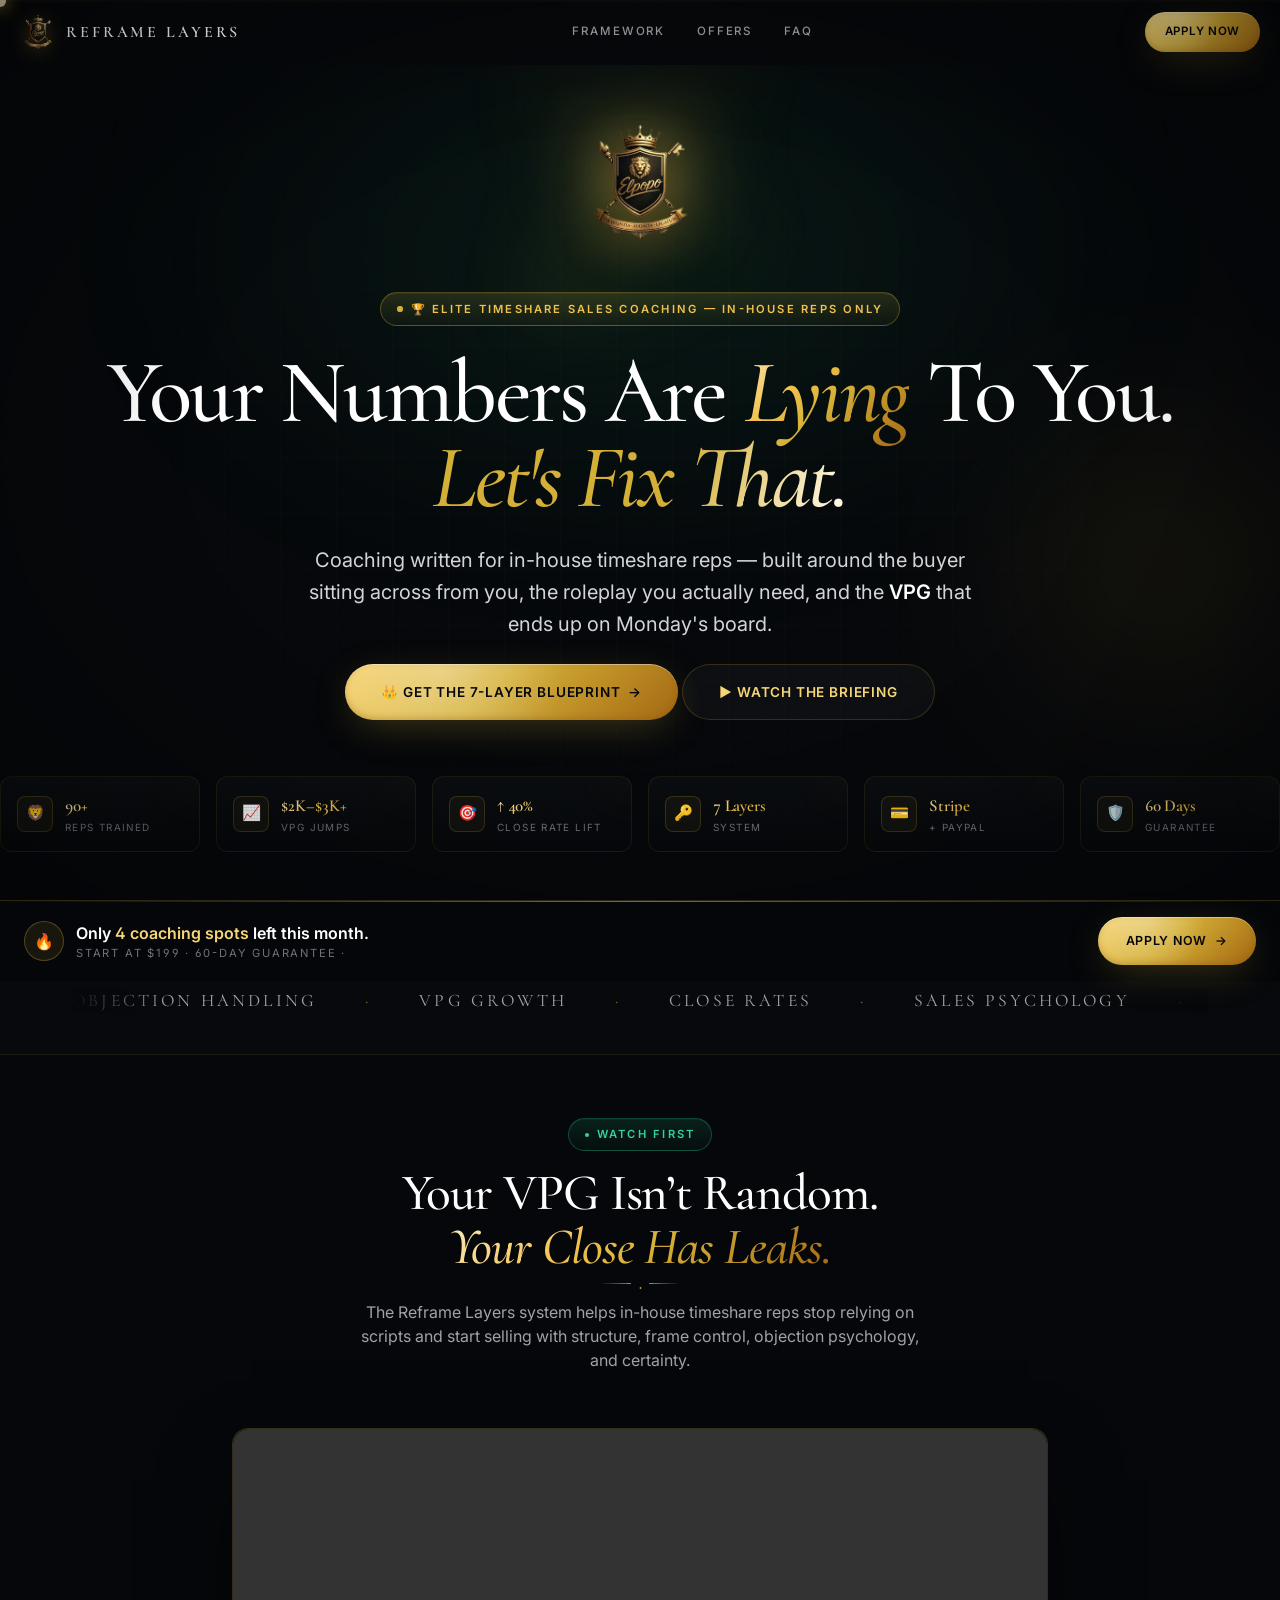
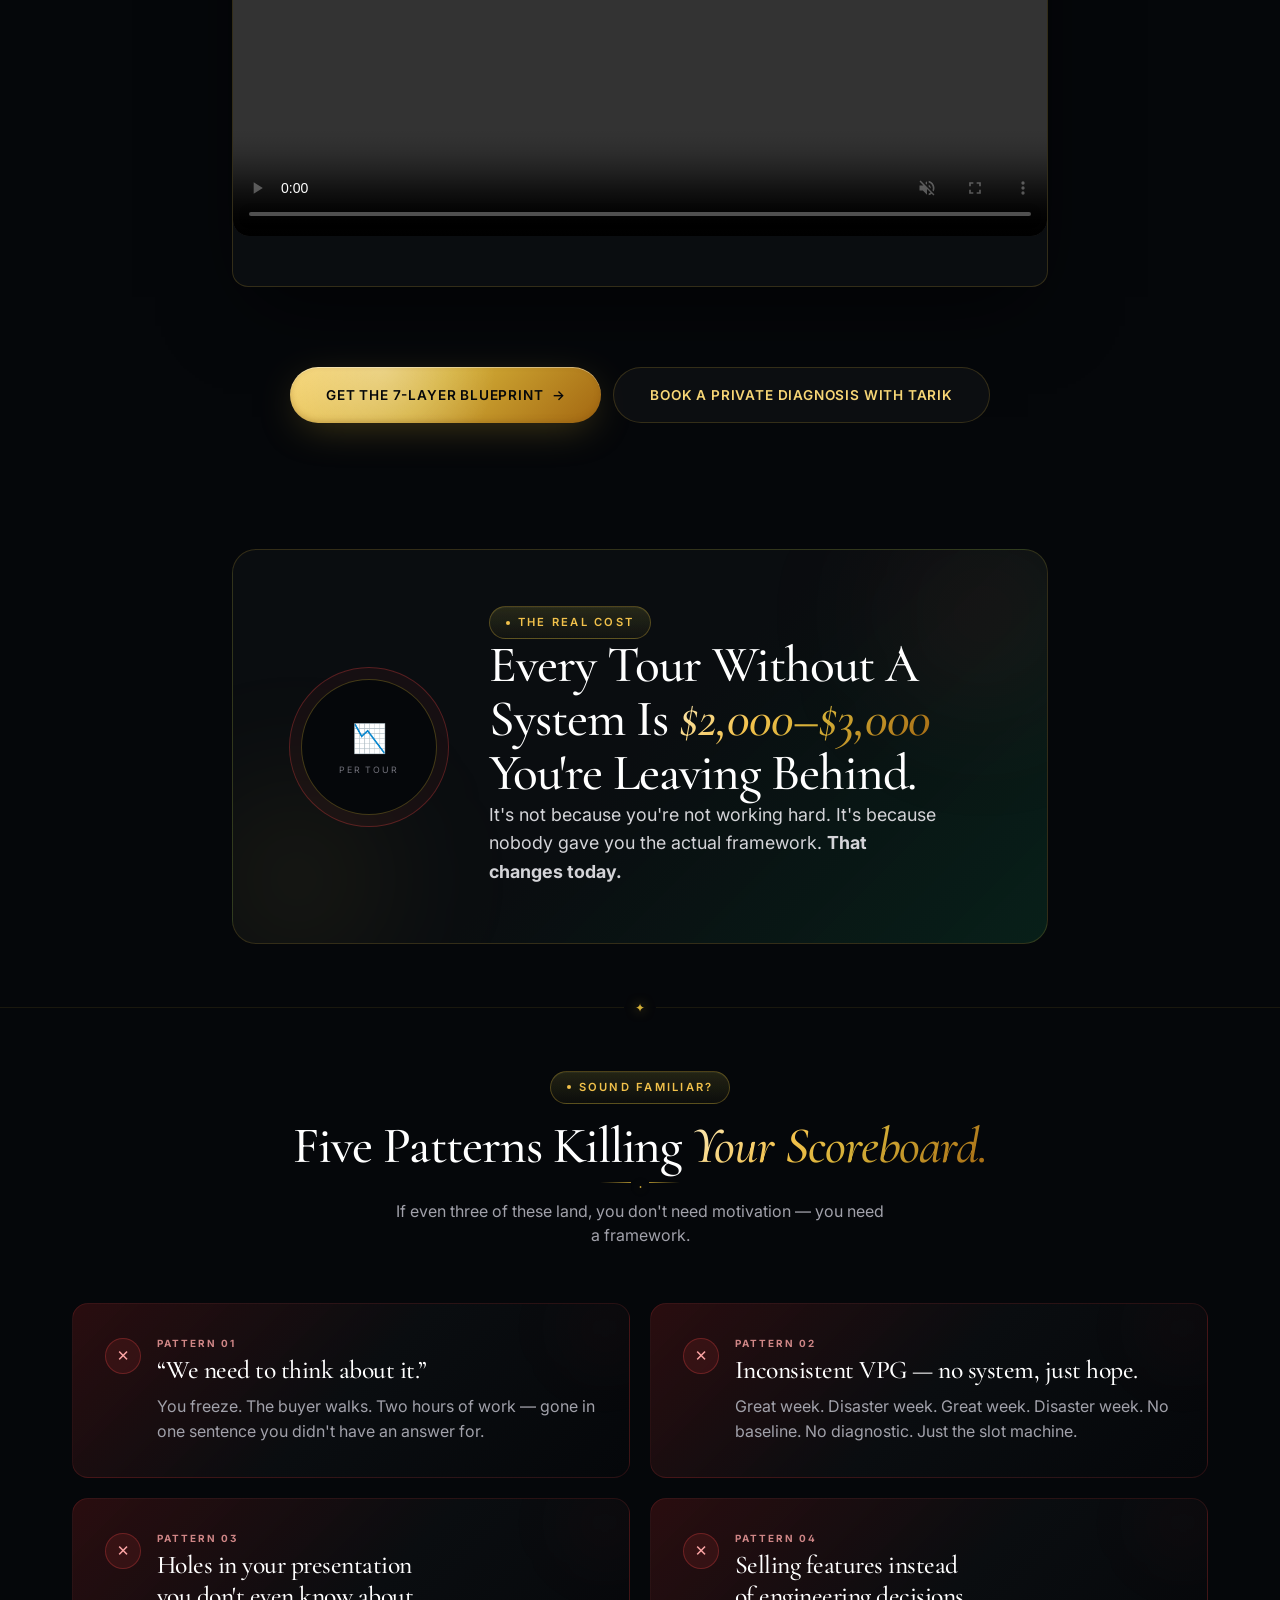
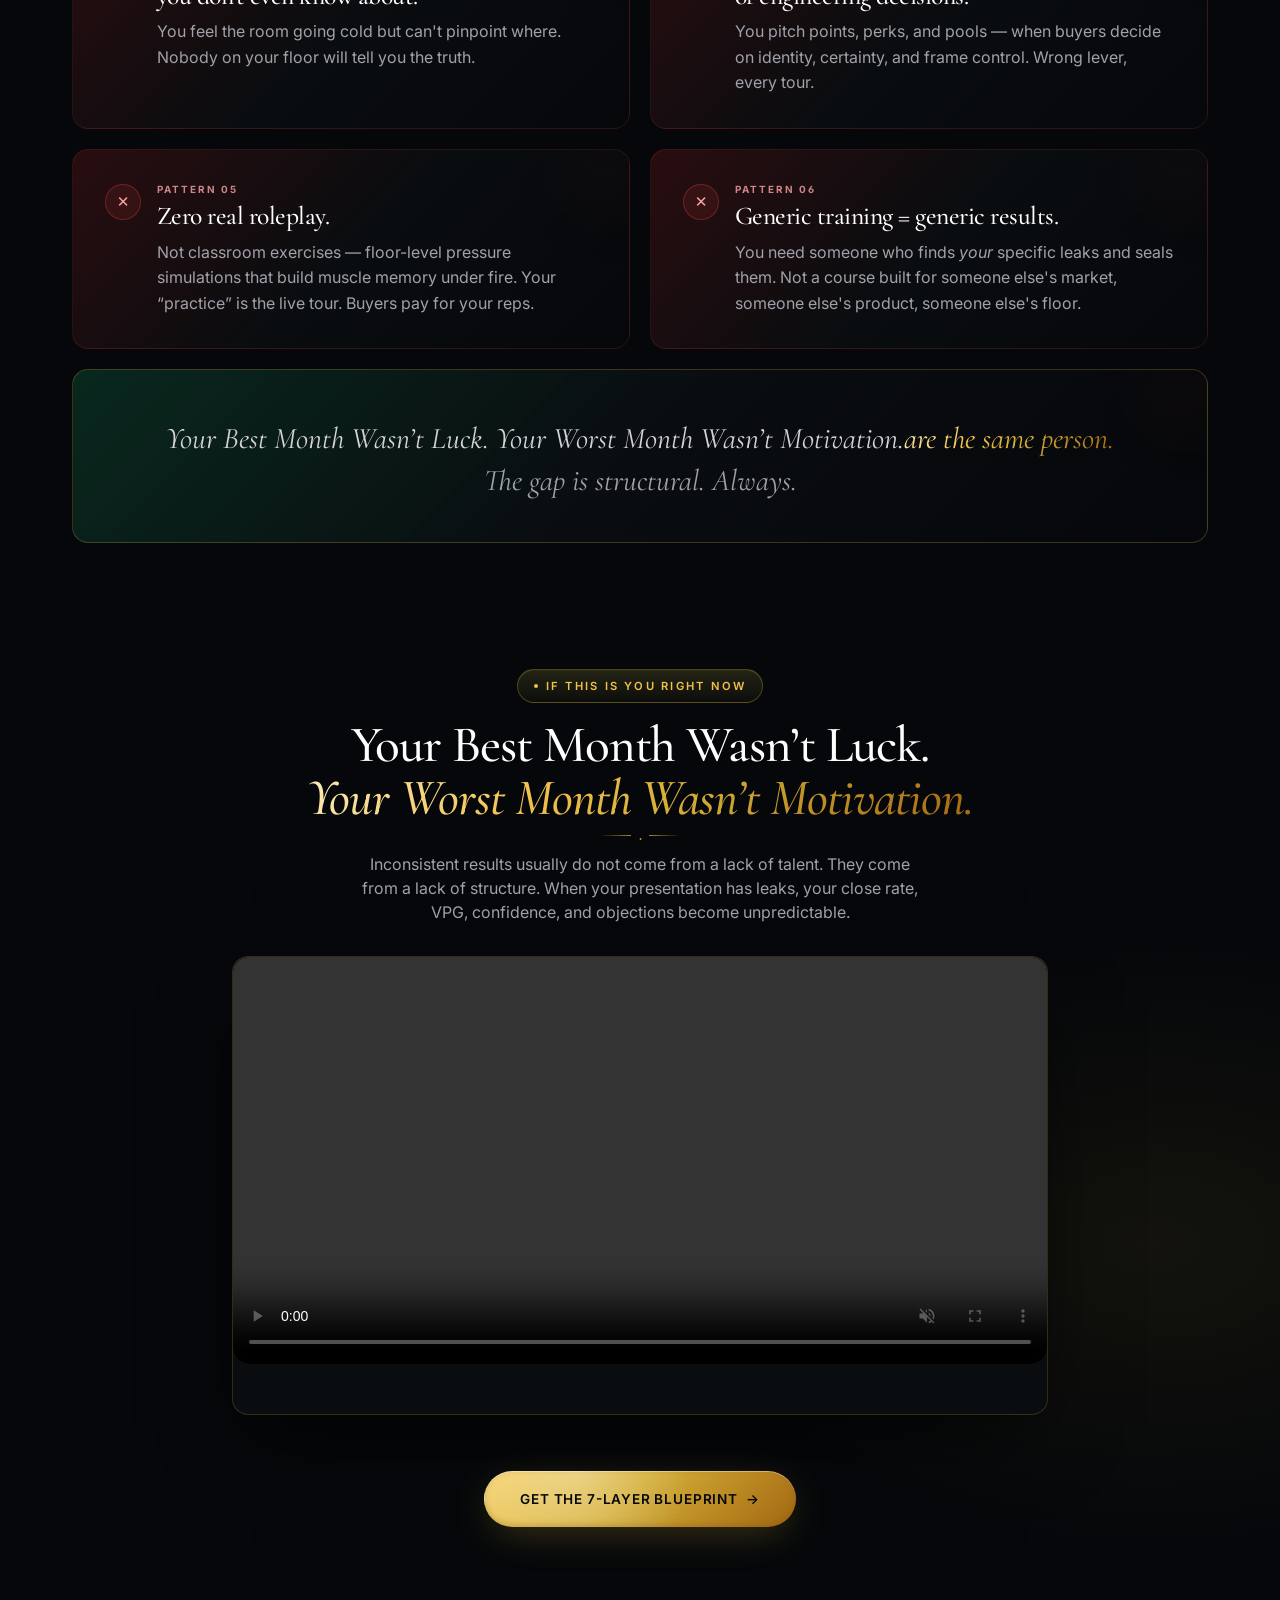
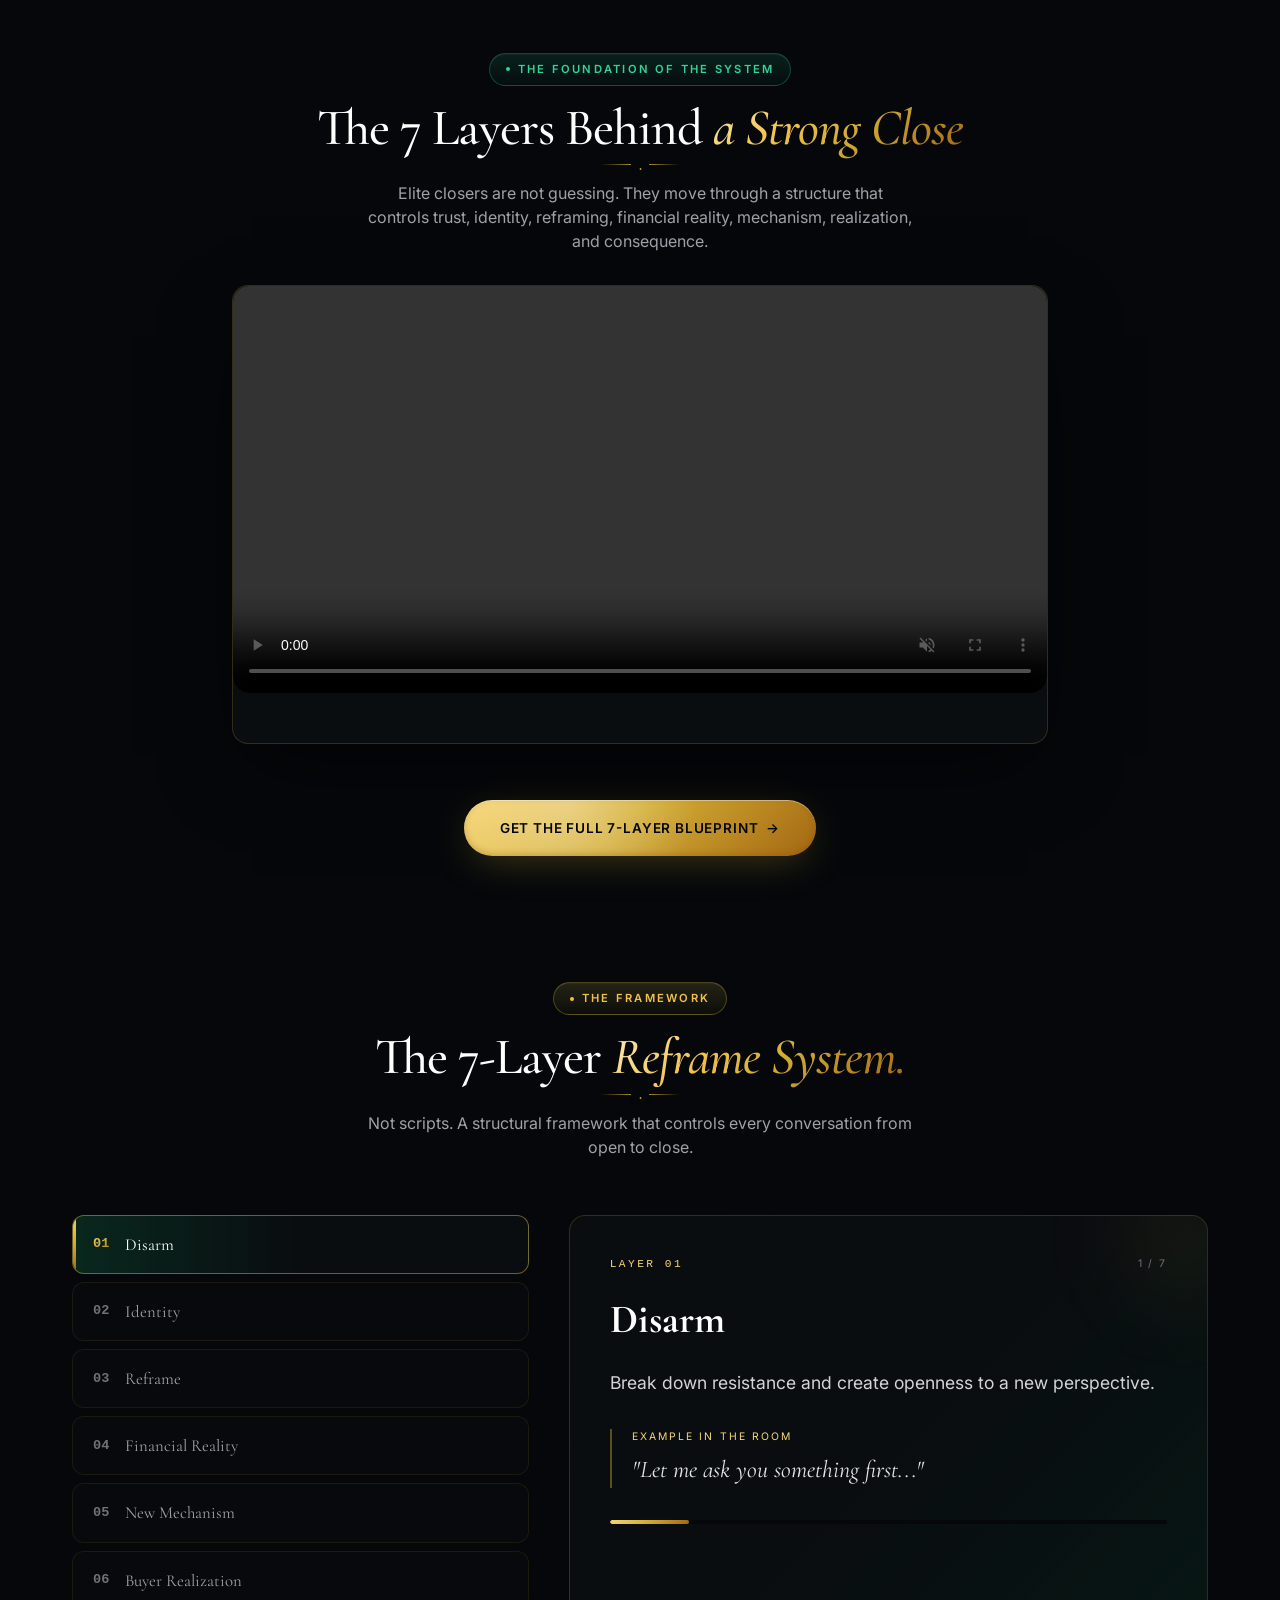
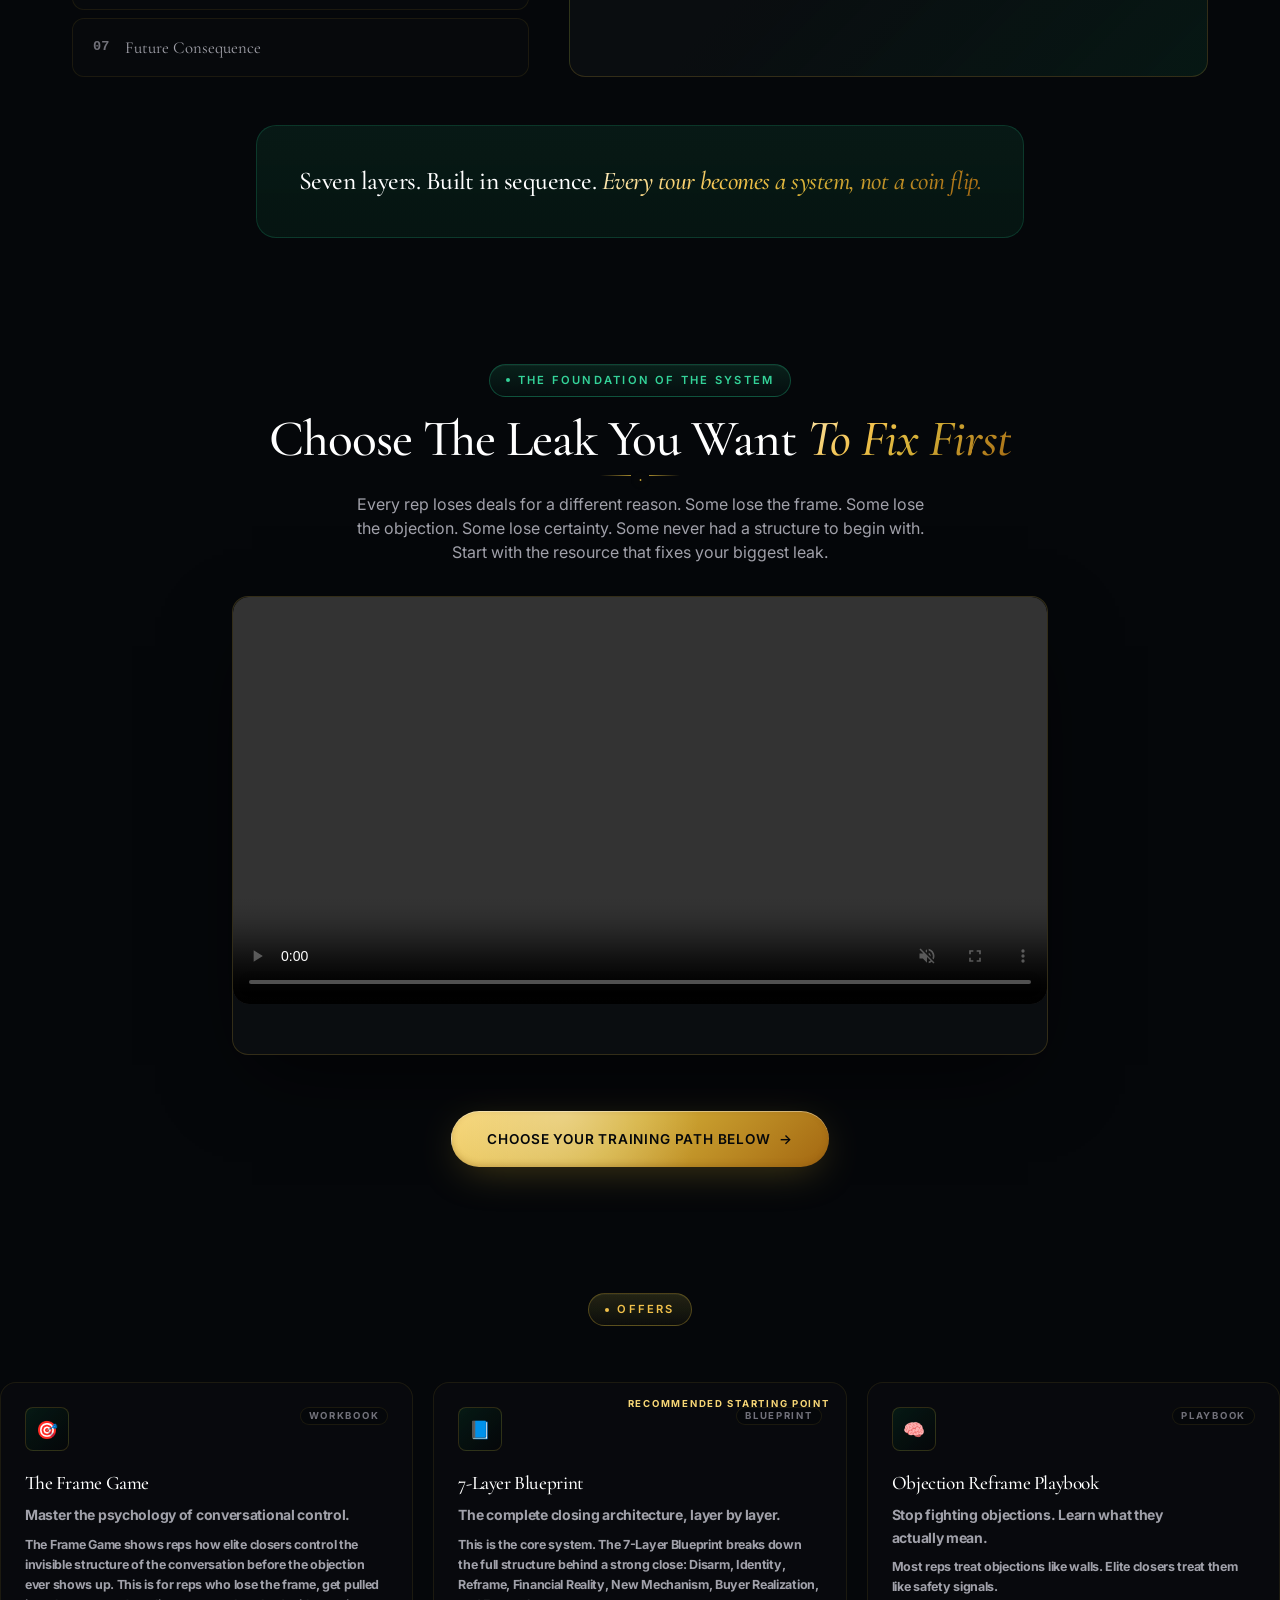
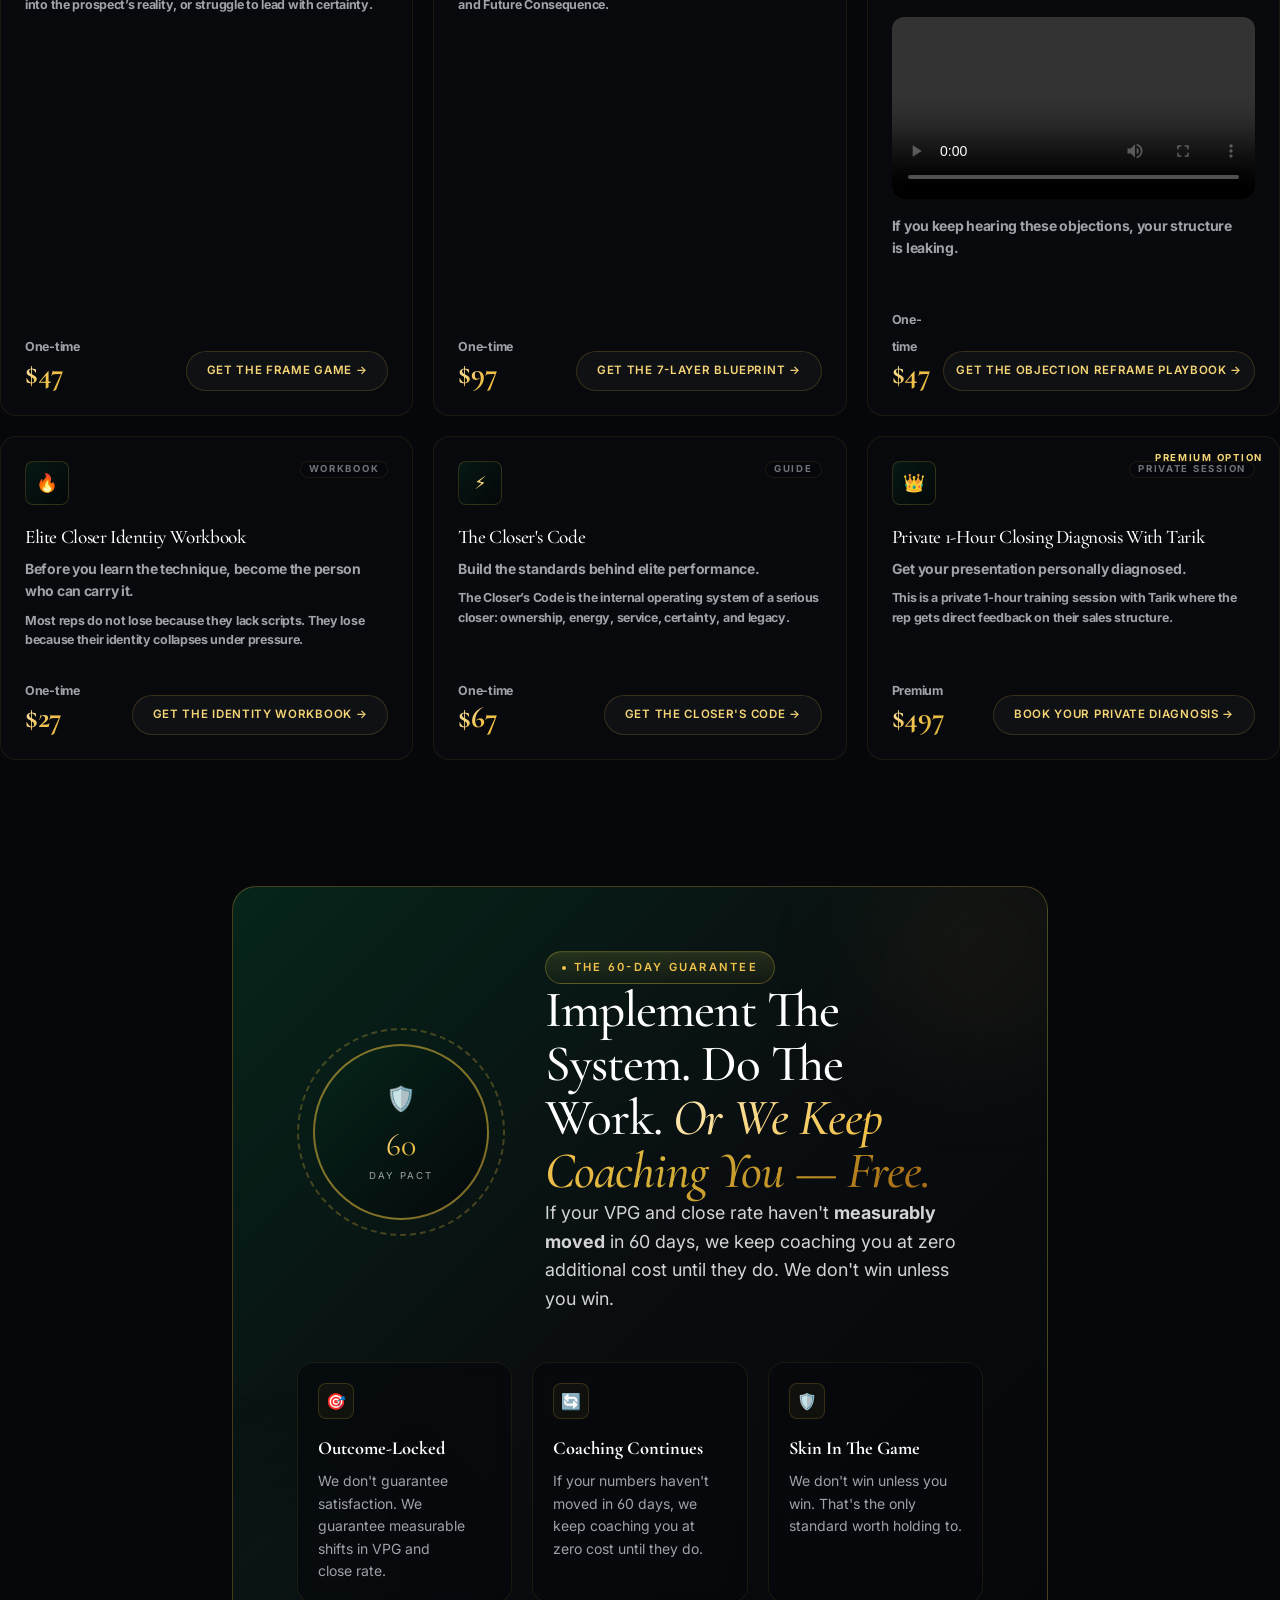
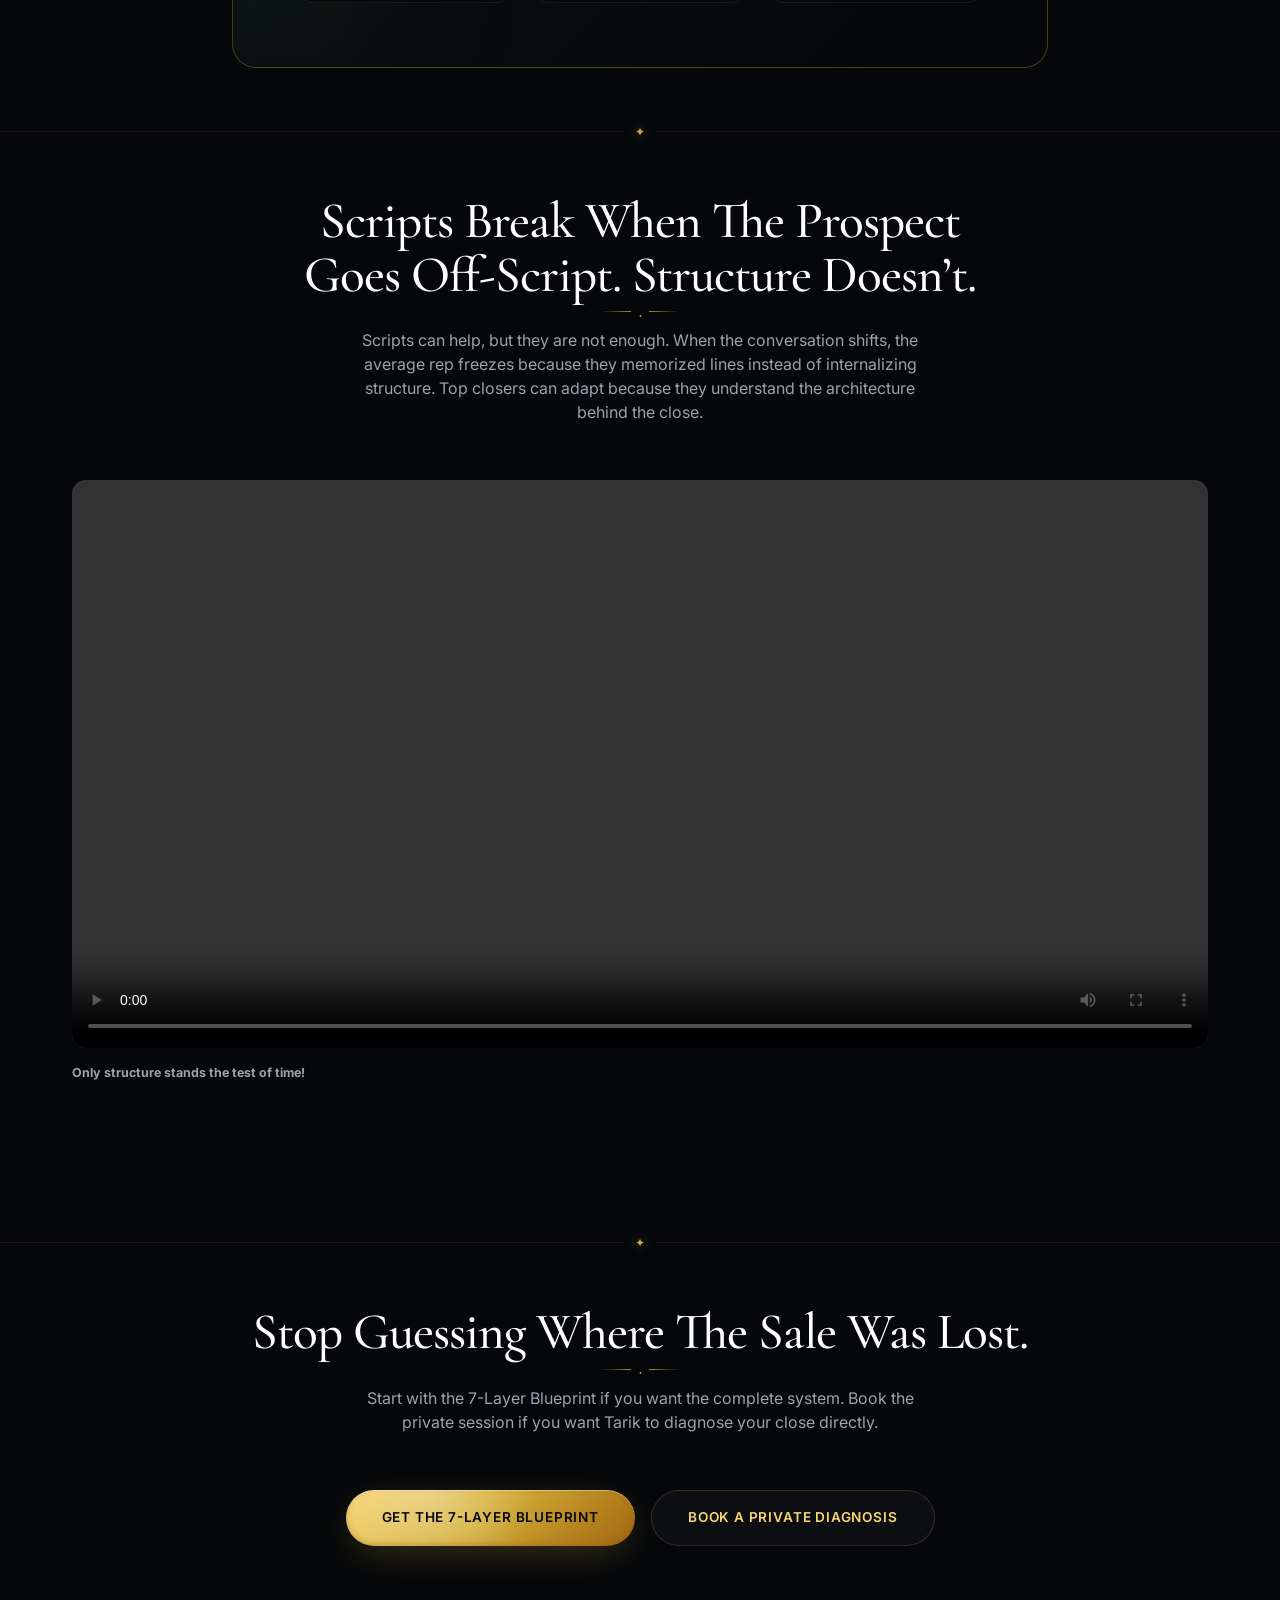
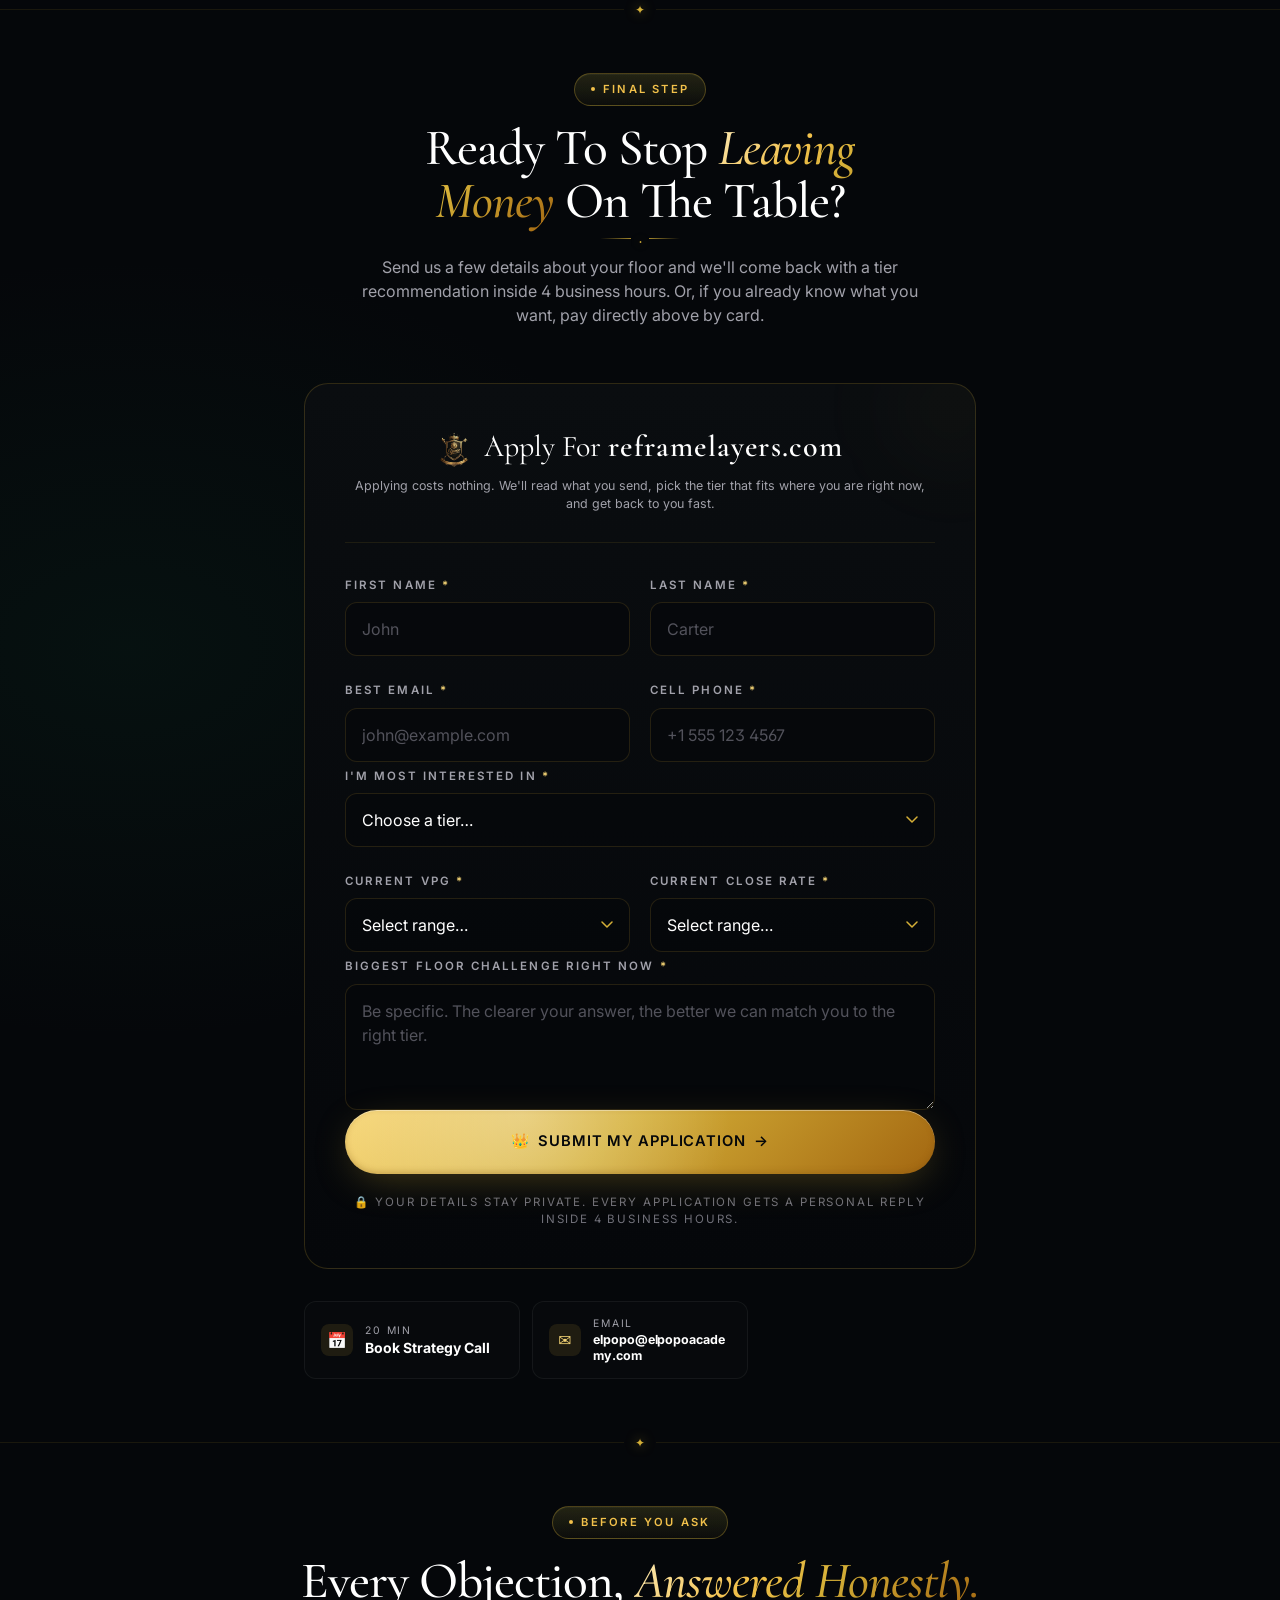
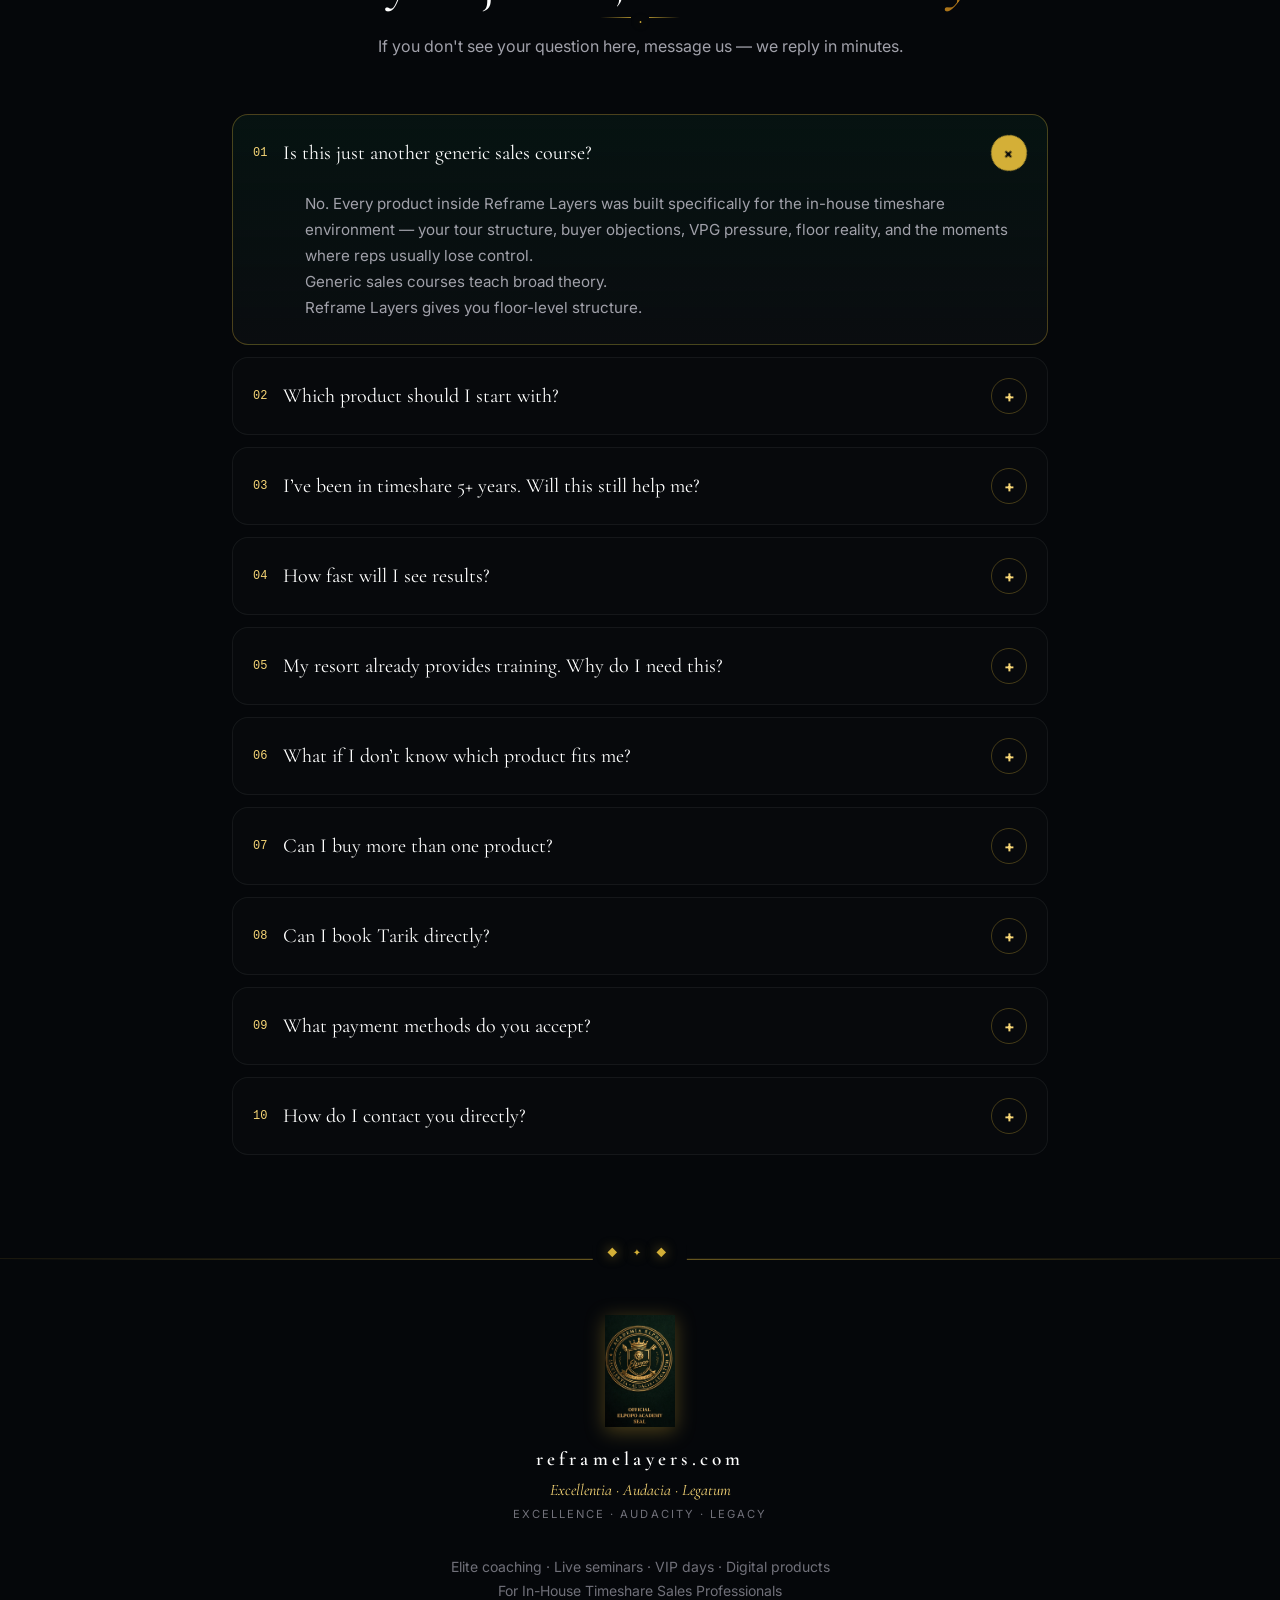
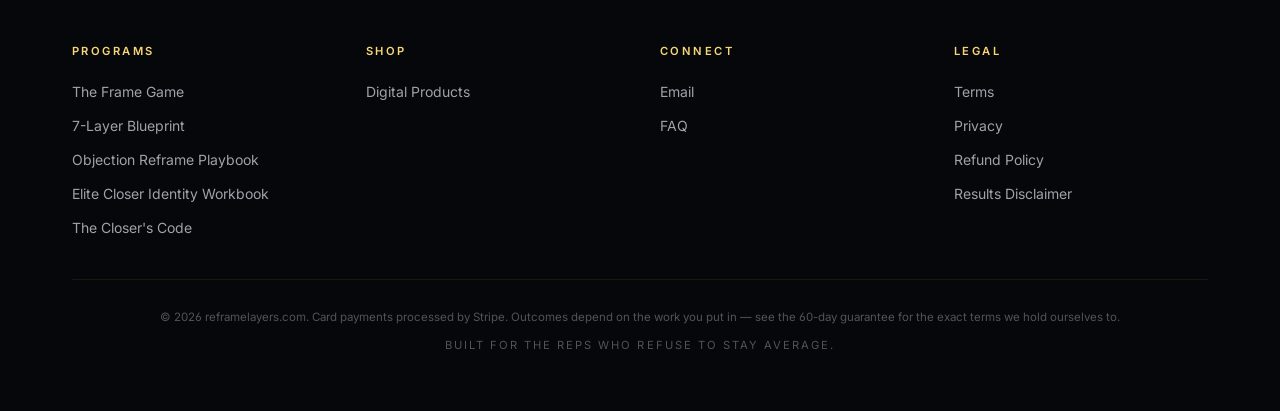
==== commit e07a50e5: "Update index.html" ====
--- a/index.html
+++ b/index.html
@@ -4573,14 +4573,20 @@
 (async function () {
   try {
 
-    const params = new URLSearchParams(window.location.search);
-    const productKey = params.get("product");
-
-    console.log("productKey =", productKey);
-
-    if (!productKey) return;
-
-    const res = await fetch(`https://reframelayers.com/api/download-link/${productKey}`);
+    console.log("SUCCESS SCRIPT STARTED");
+
+    const productElement = document.getElementById("stripeSuccessProduct");
+
+    if (!productElement) {
+      console.error("stripeSuccessProduct NOT FOUND");
+      return;
+    }
+
+    const productName = productElement.innerText.trim();
+
+    console.log("PRODUCT NAME =", productName);
+
+    const res = await fetch(`https://reframelayers.com/api/download-link/${encodeURIComponent(productName)}`);
     const data = await res.json();
 
     console.log("API RESPONSE =", data);
@@ -4590,7 +4596,7 @@
     const btn = document.getElementById("downloadBtn");
 
     if (!btn) {
-      console.error("BUTTON NOT FOUND");
+      console.error("downloadBtn NOT FOUND");
       return;
     }
 
@@ -4604,6 +4610,5 @@
   }
 })();
 </script>
-
 </body>
 </html>
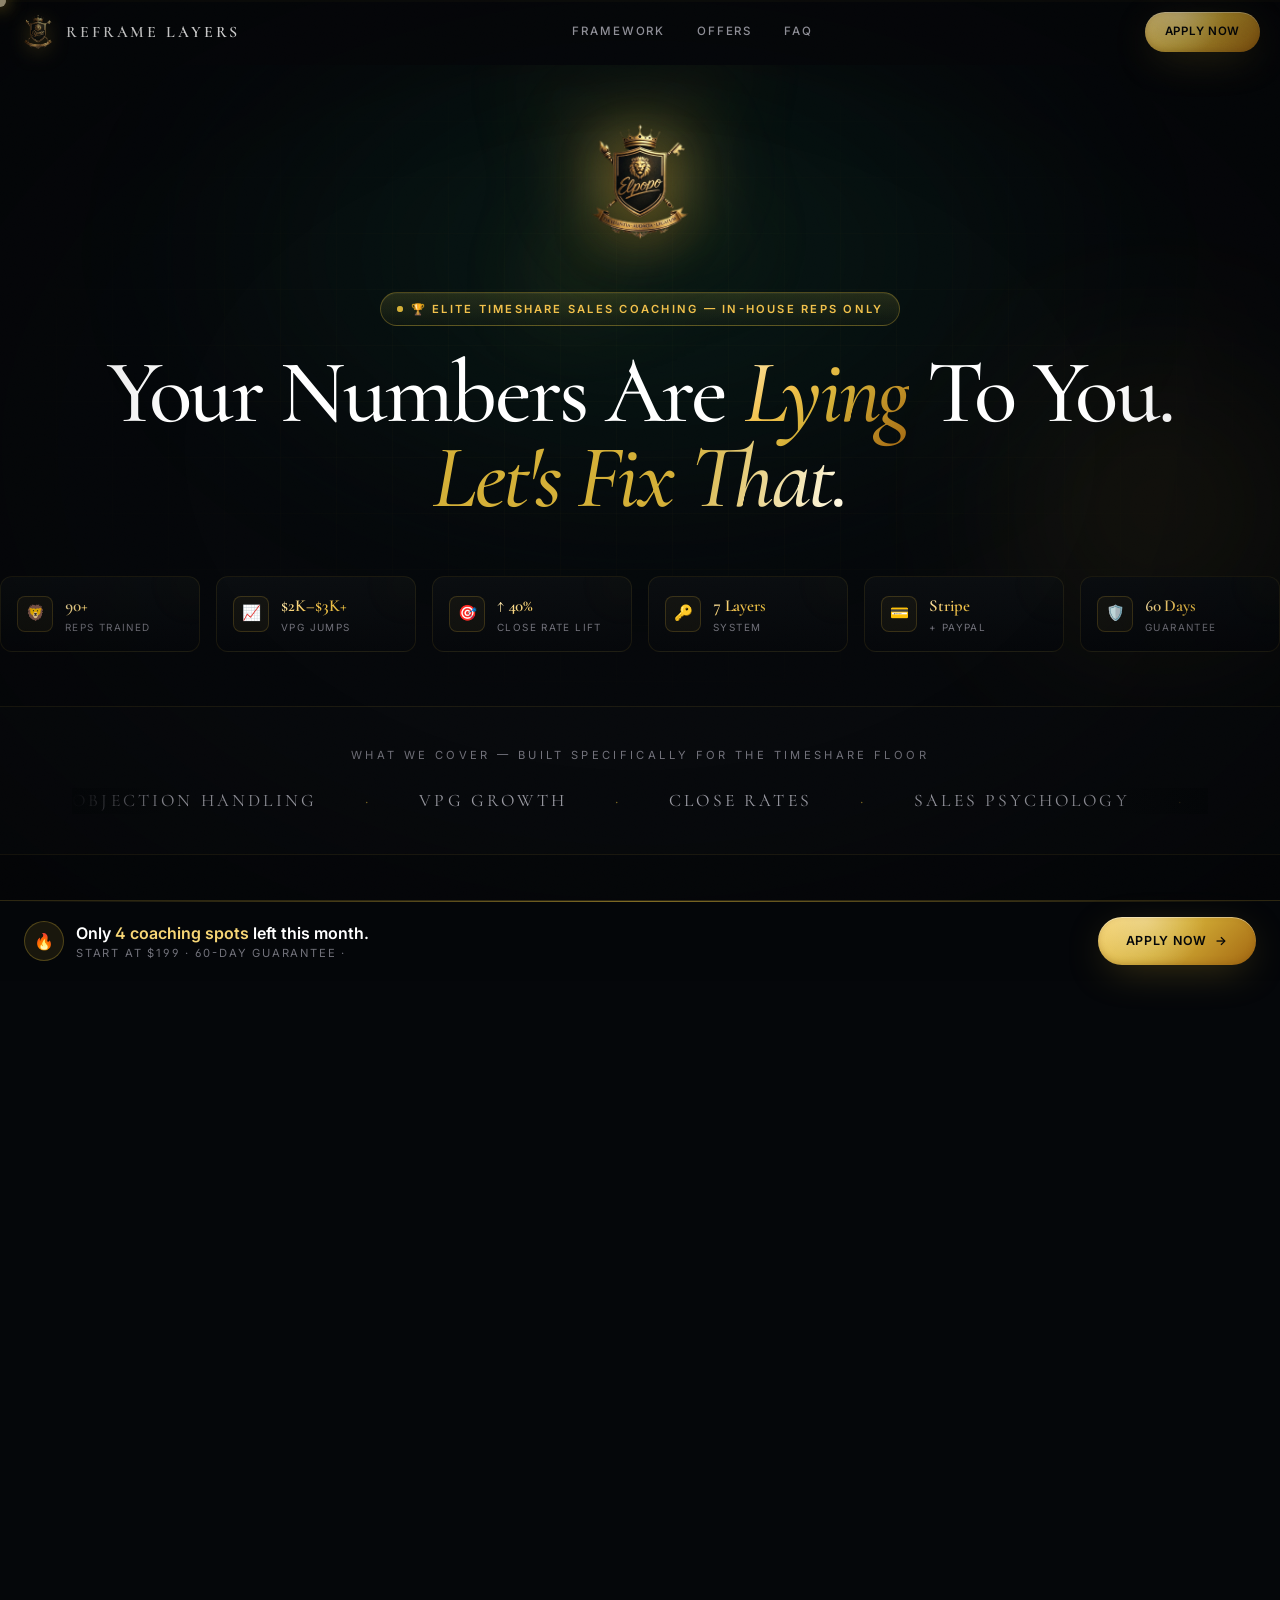
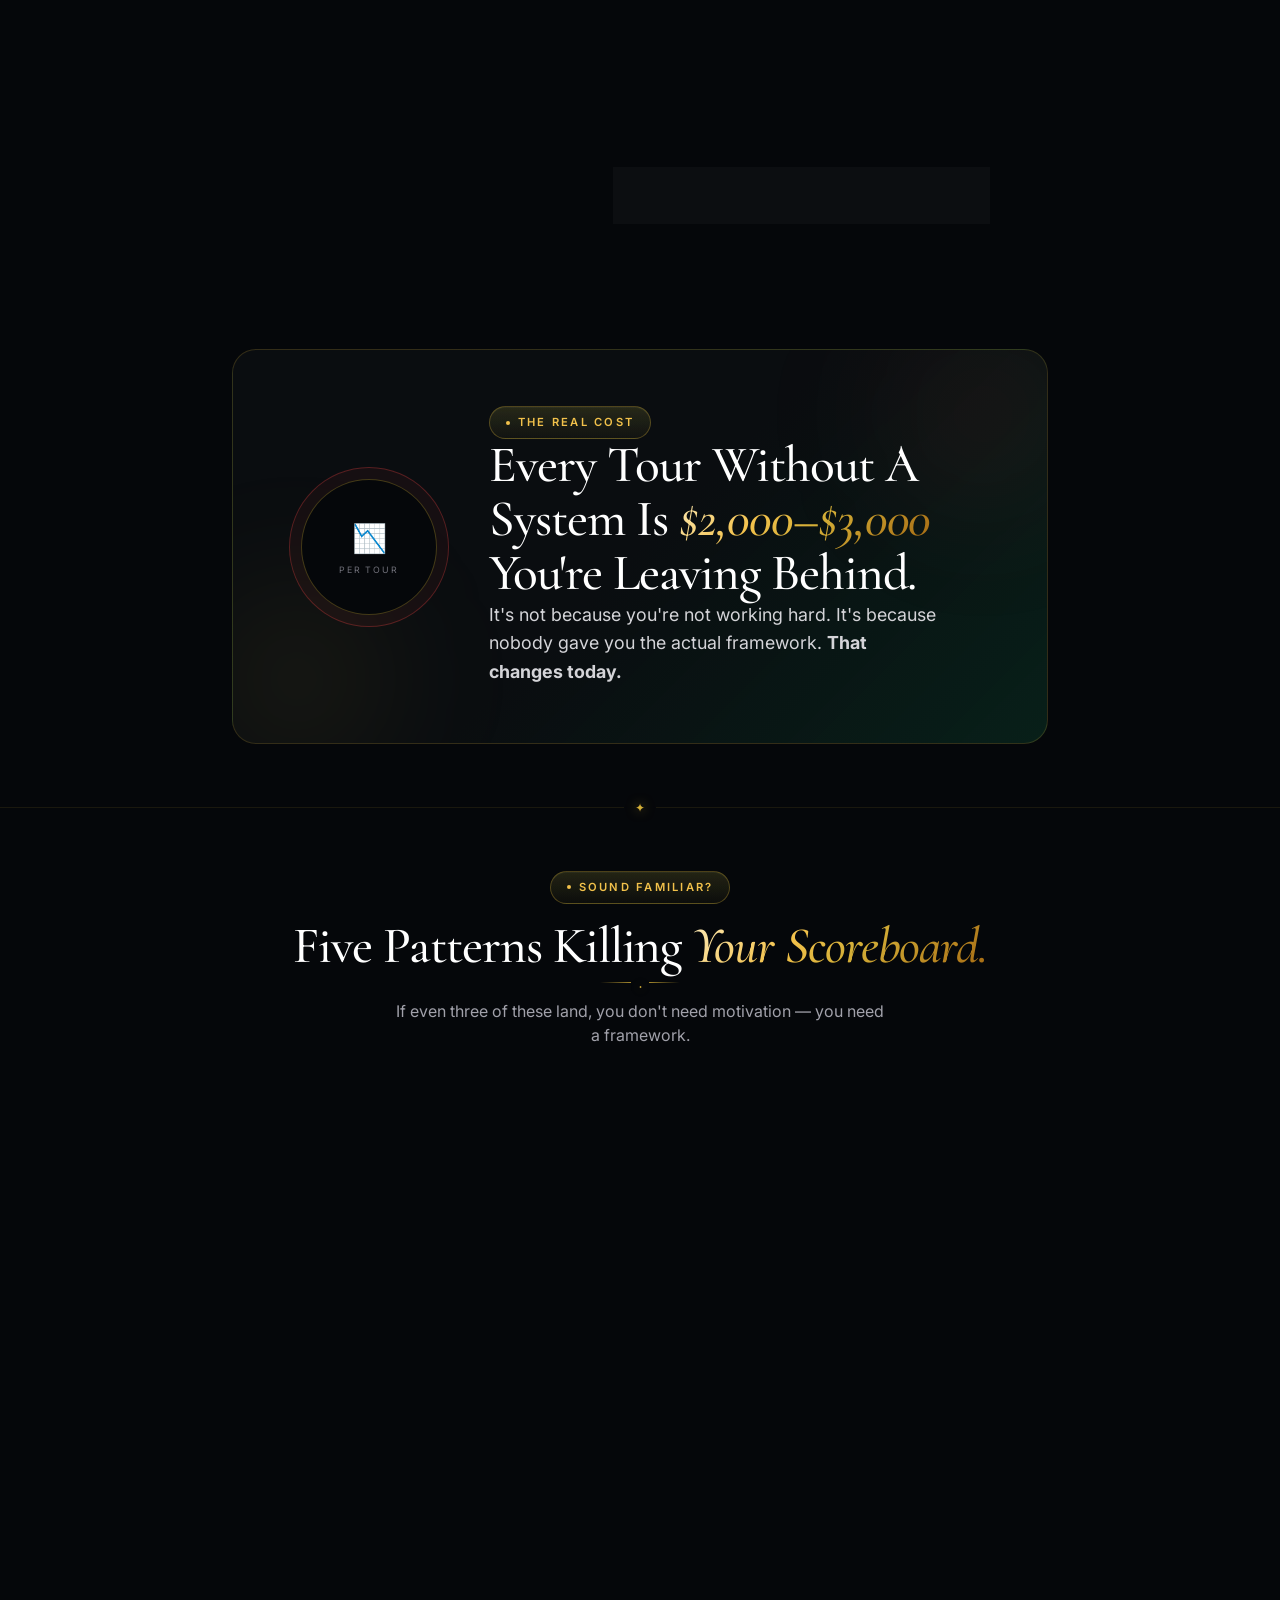
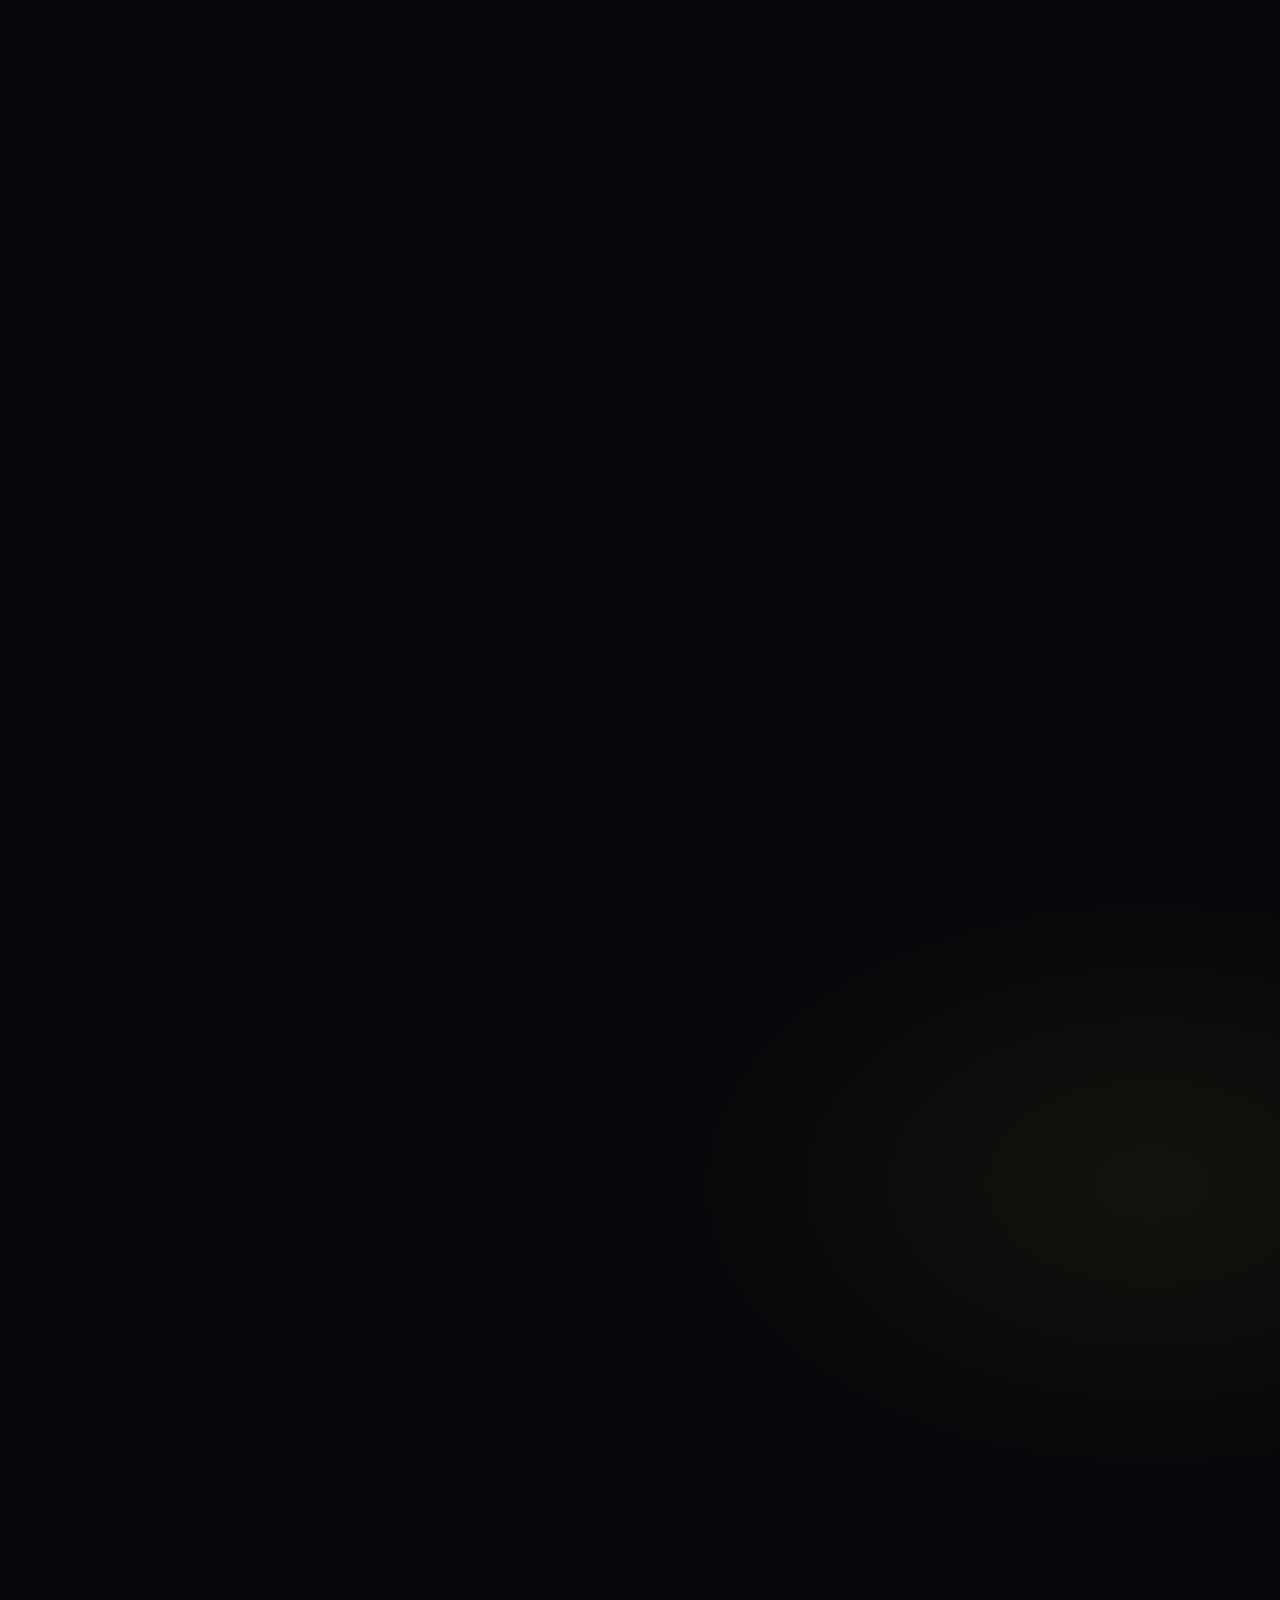
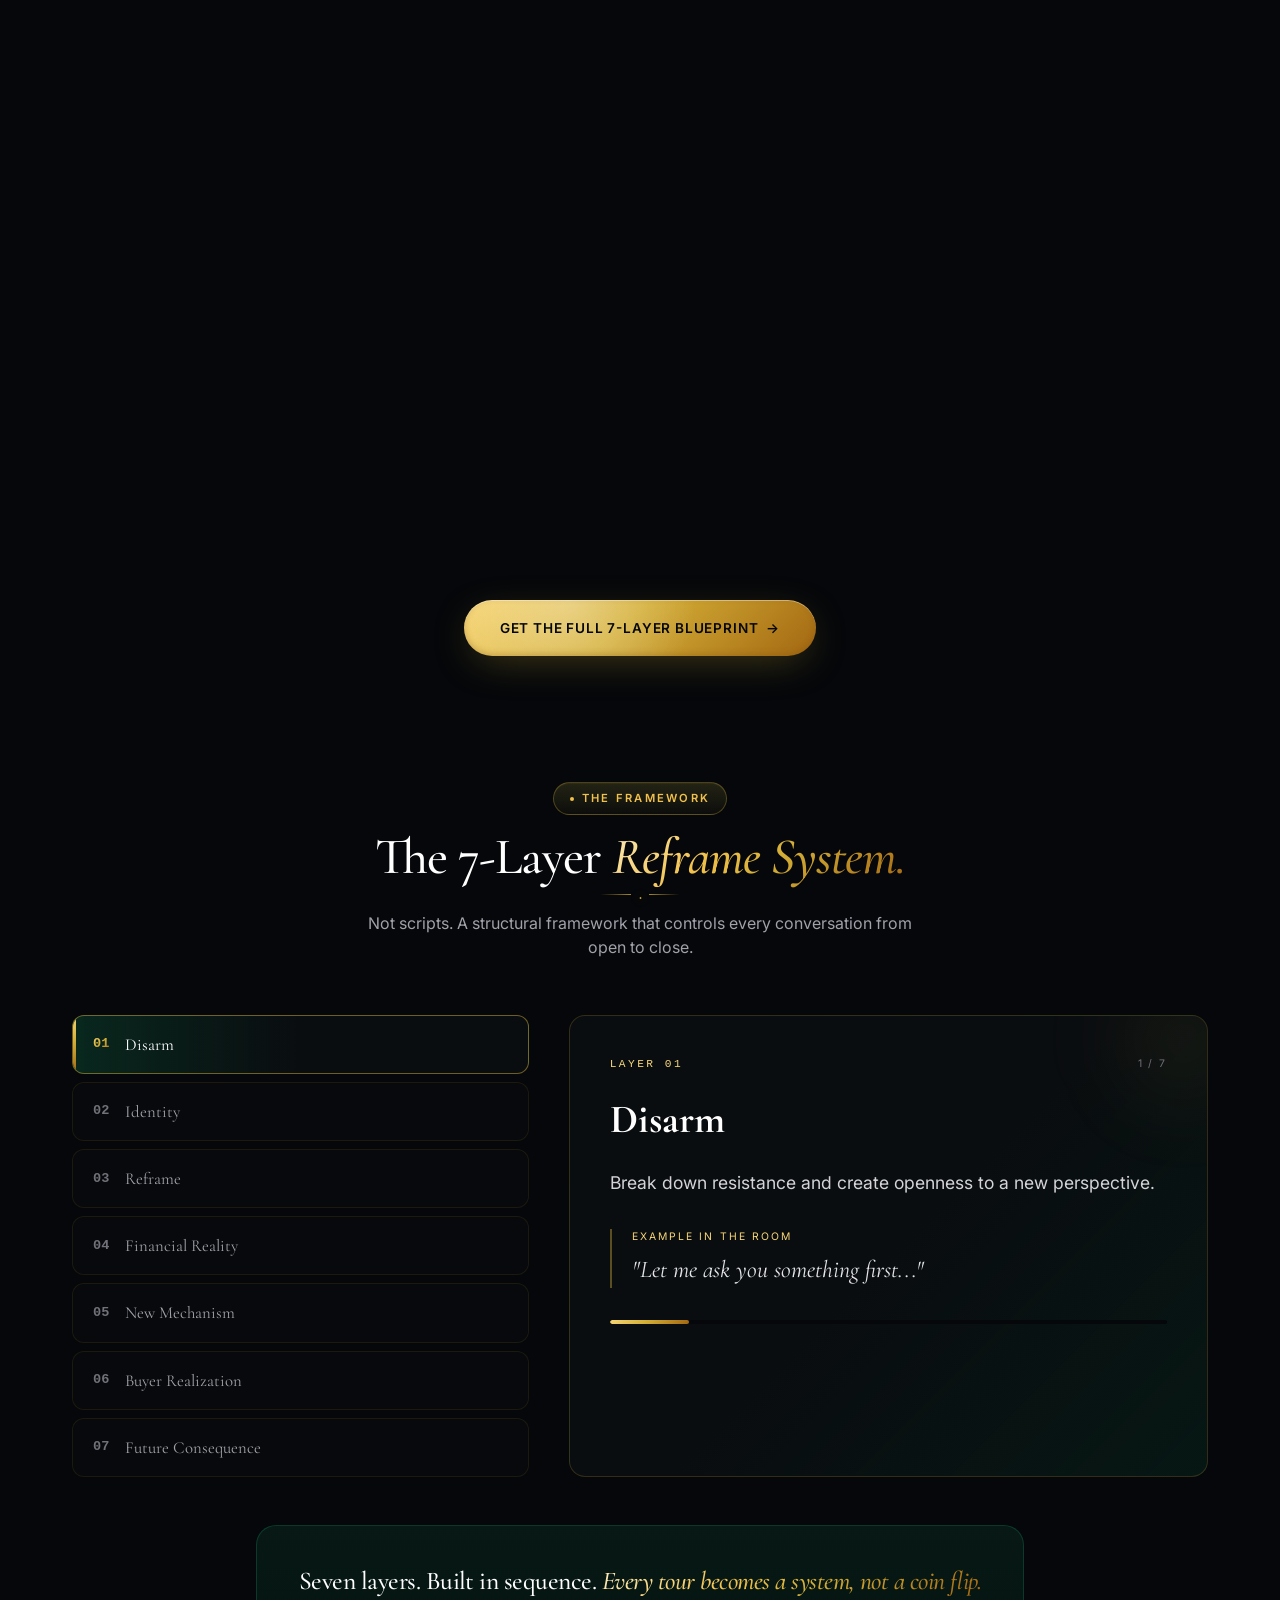
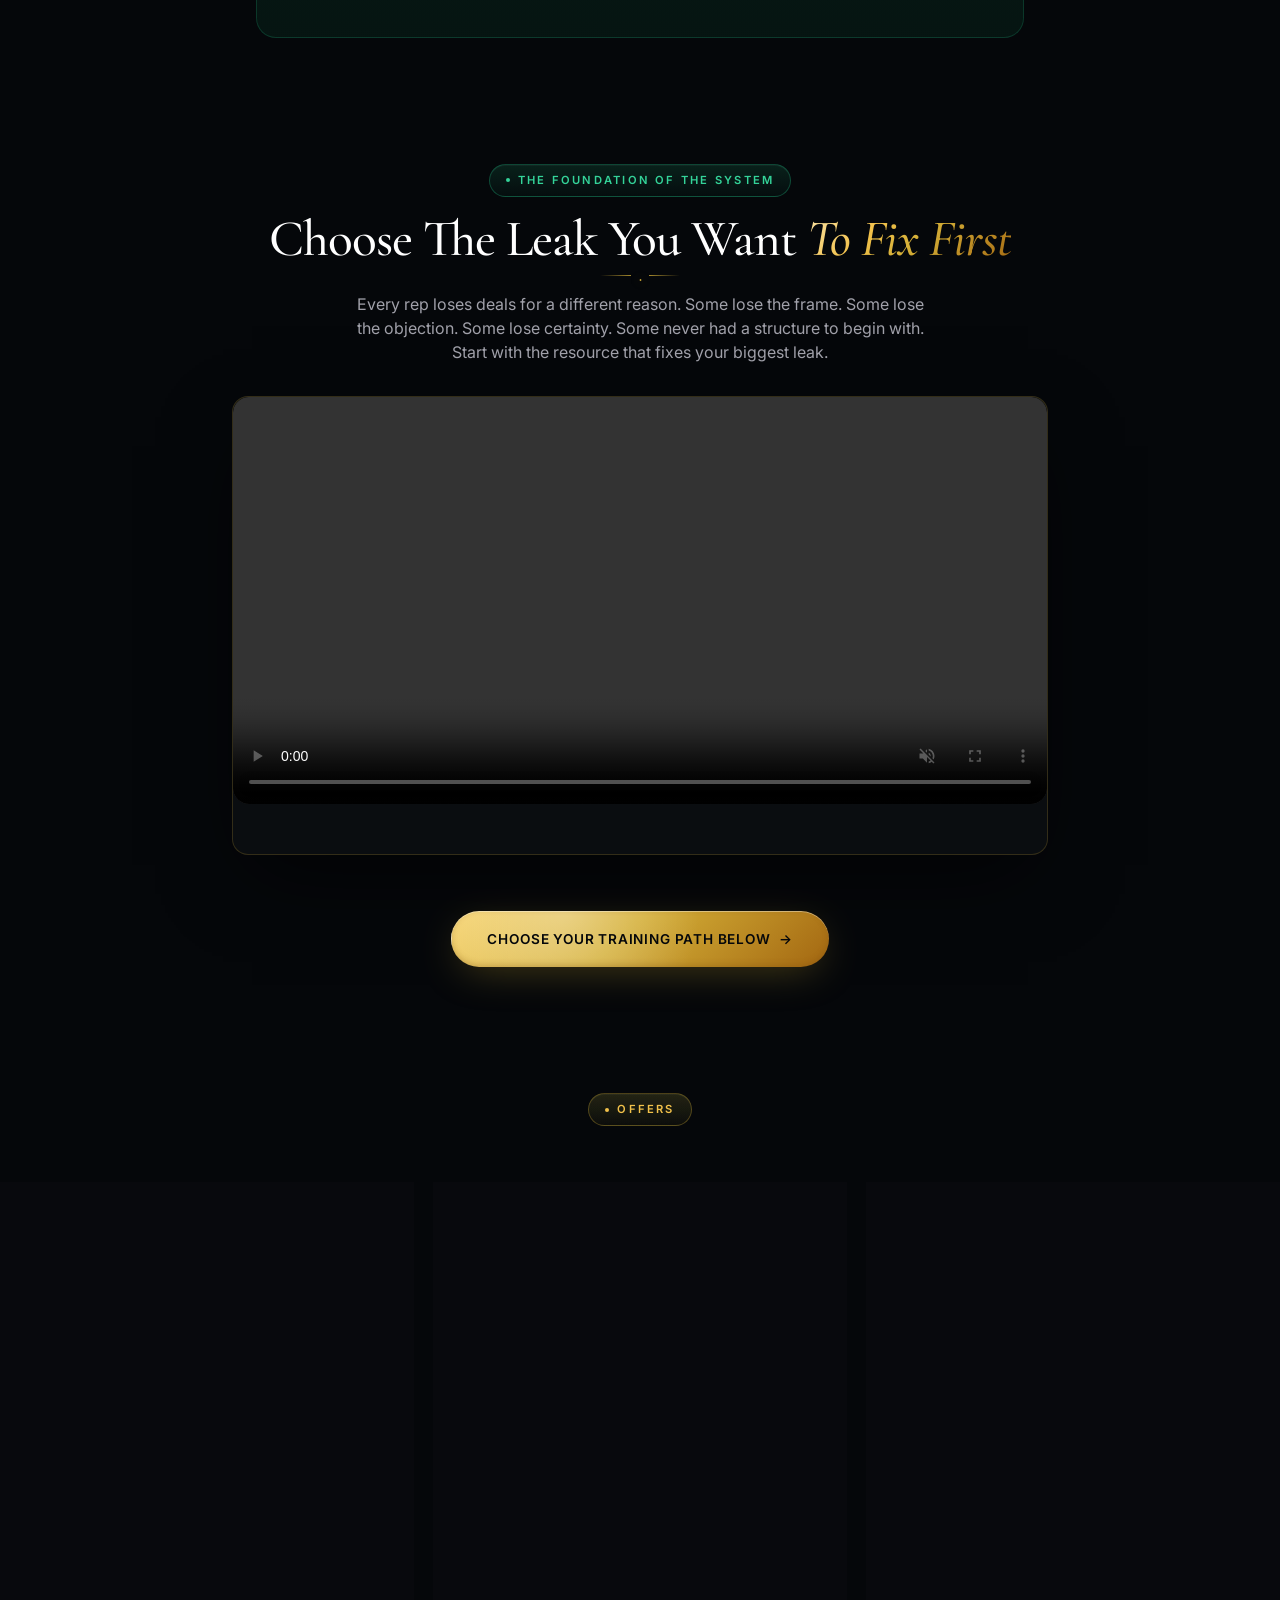
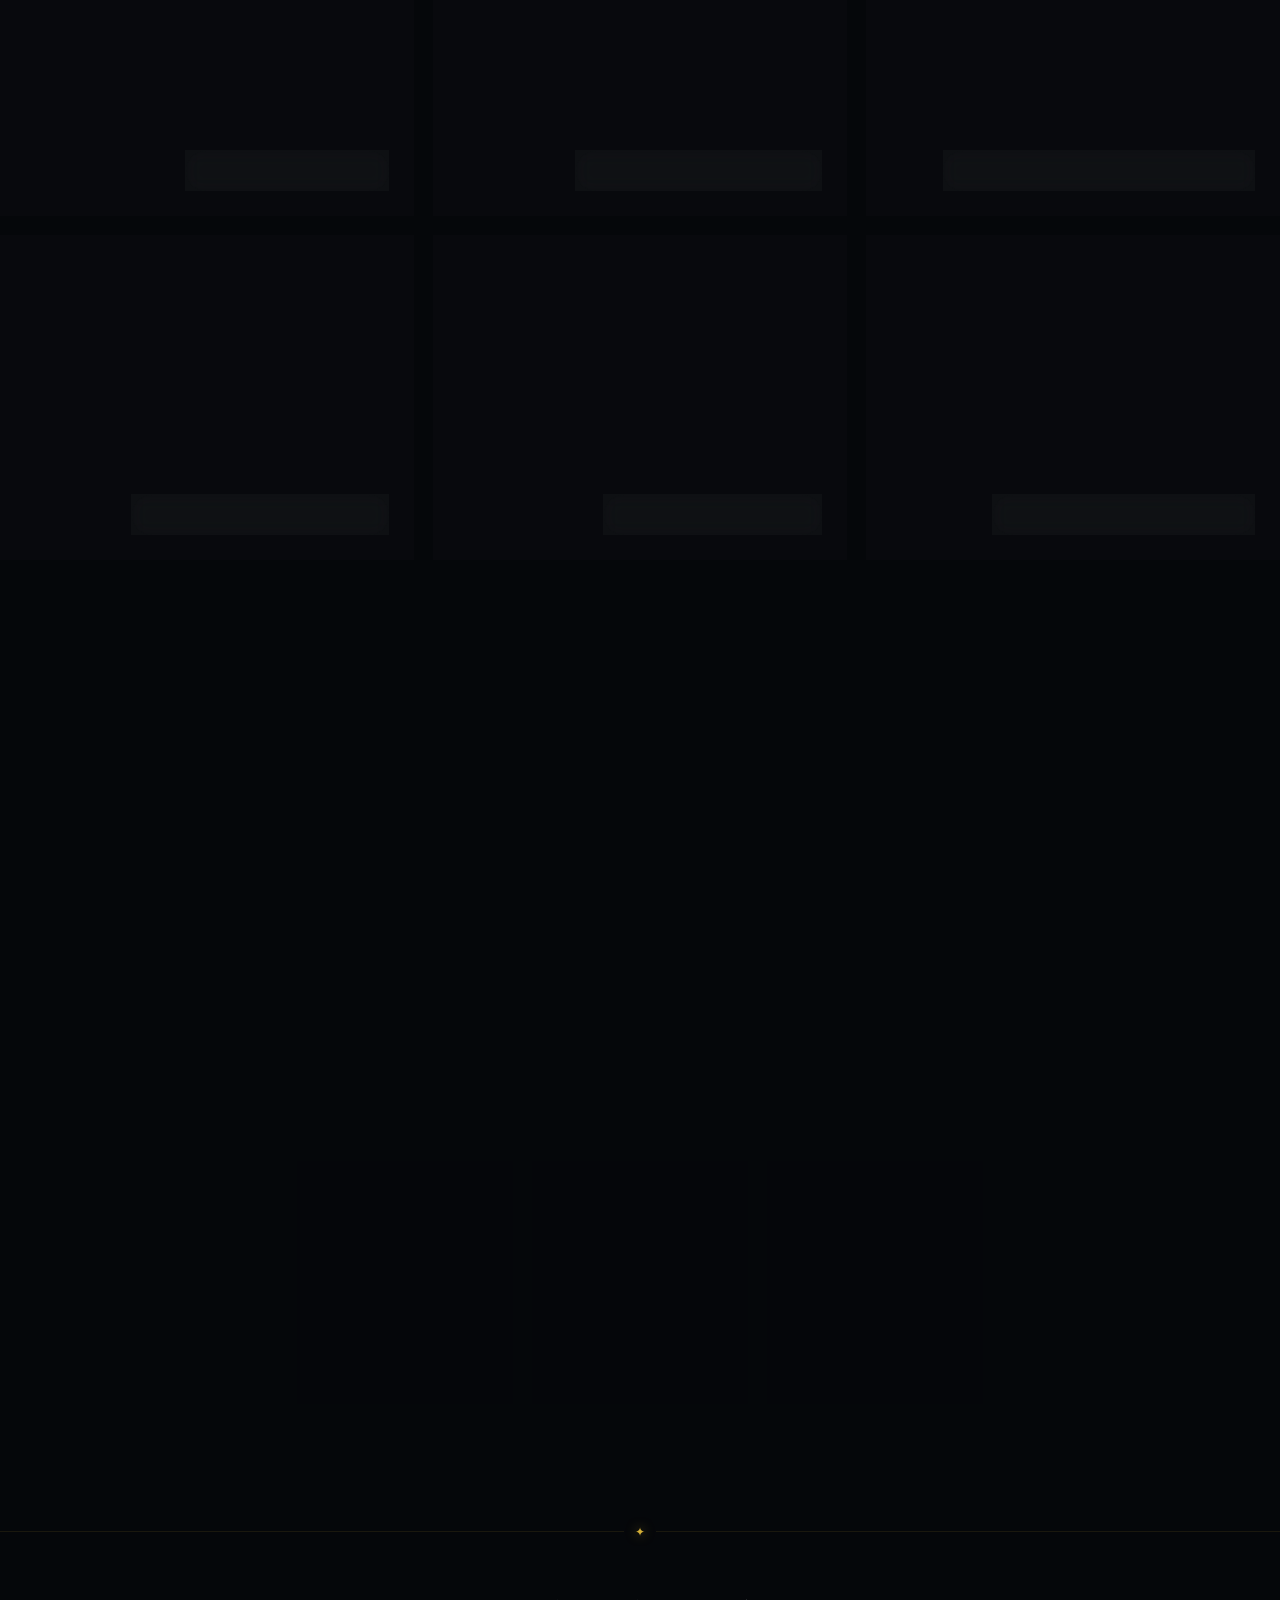
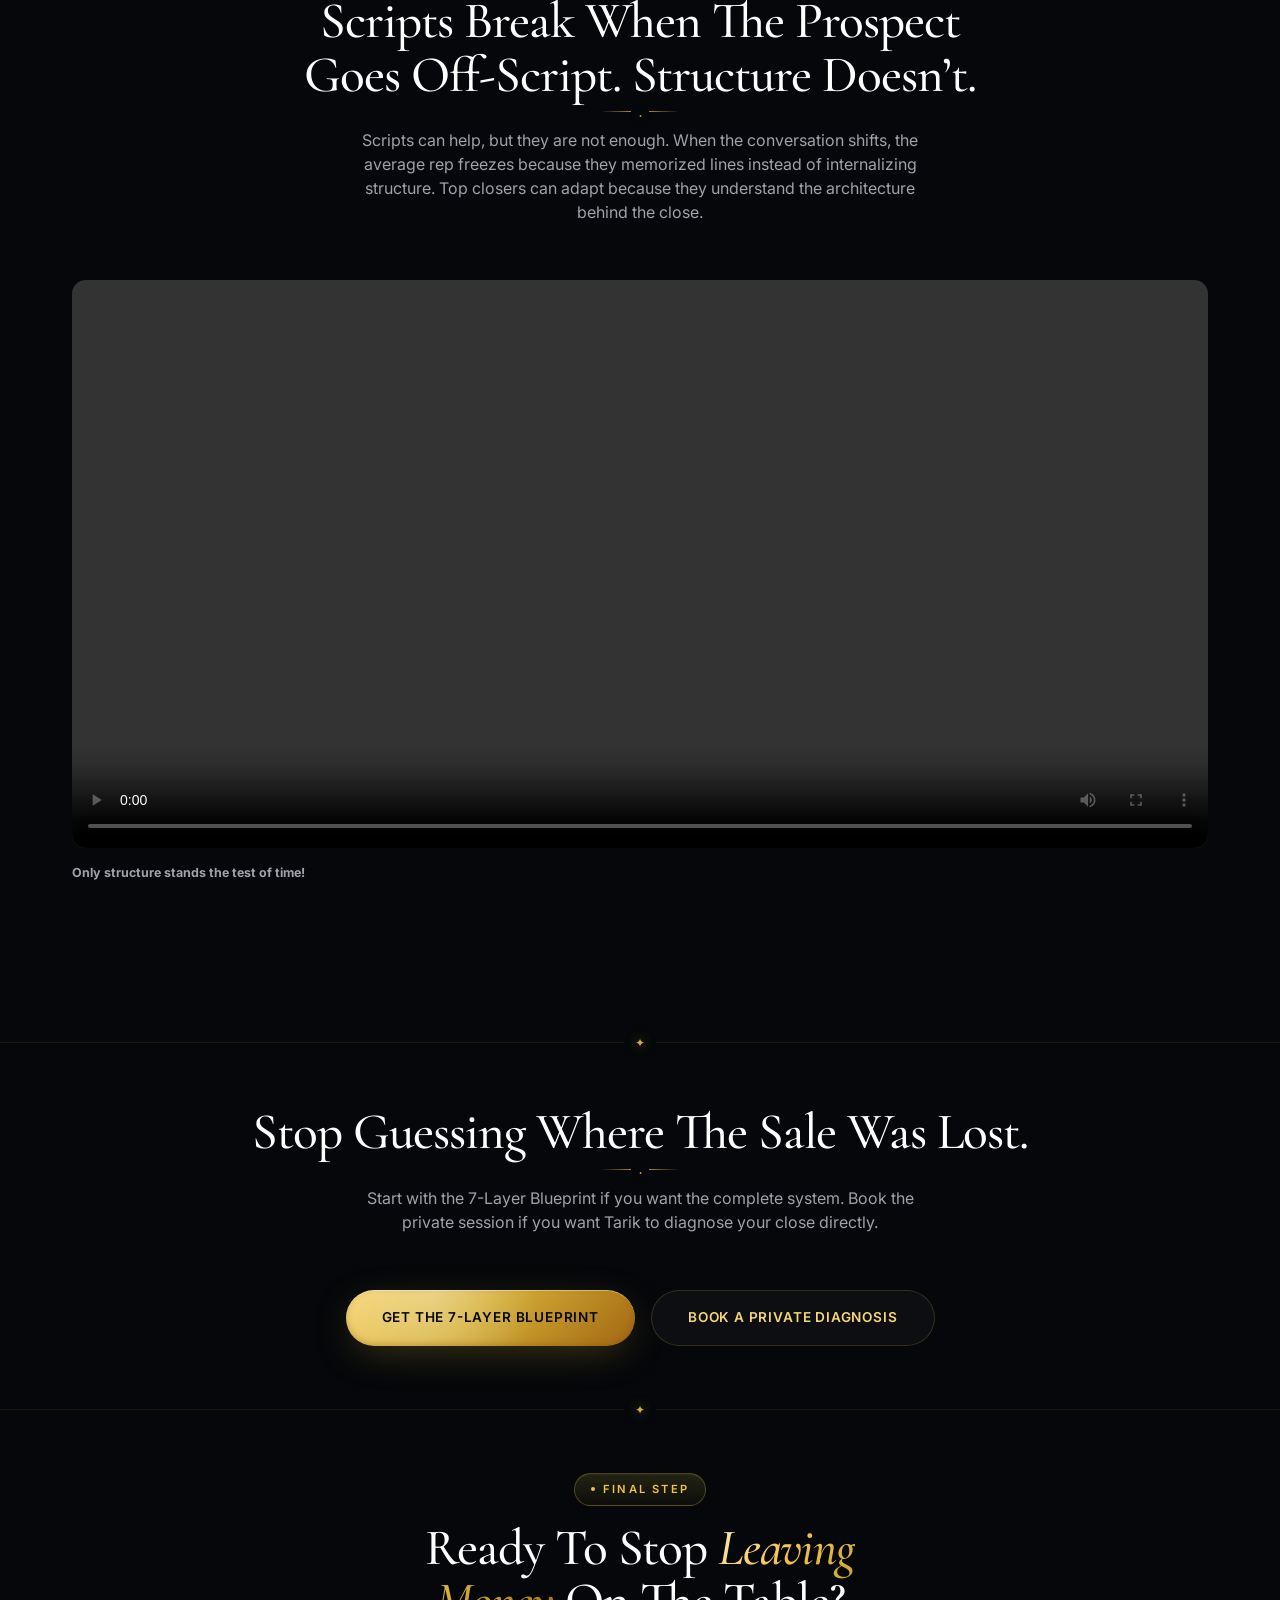
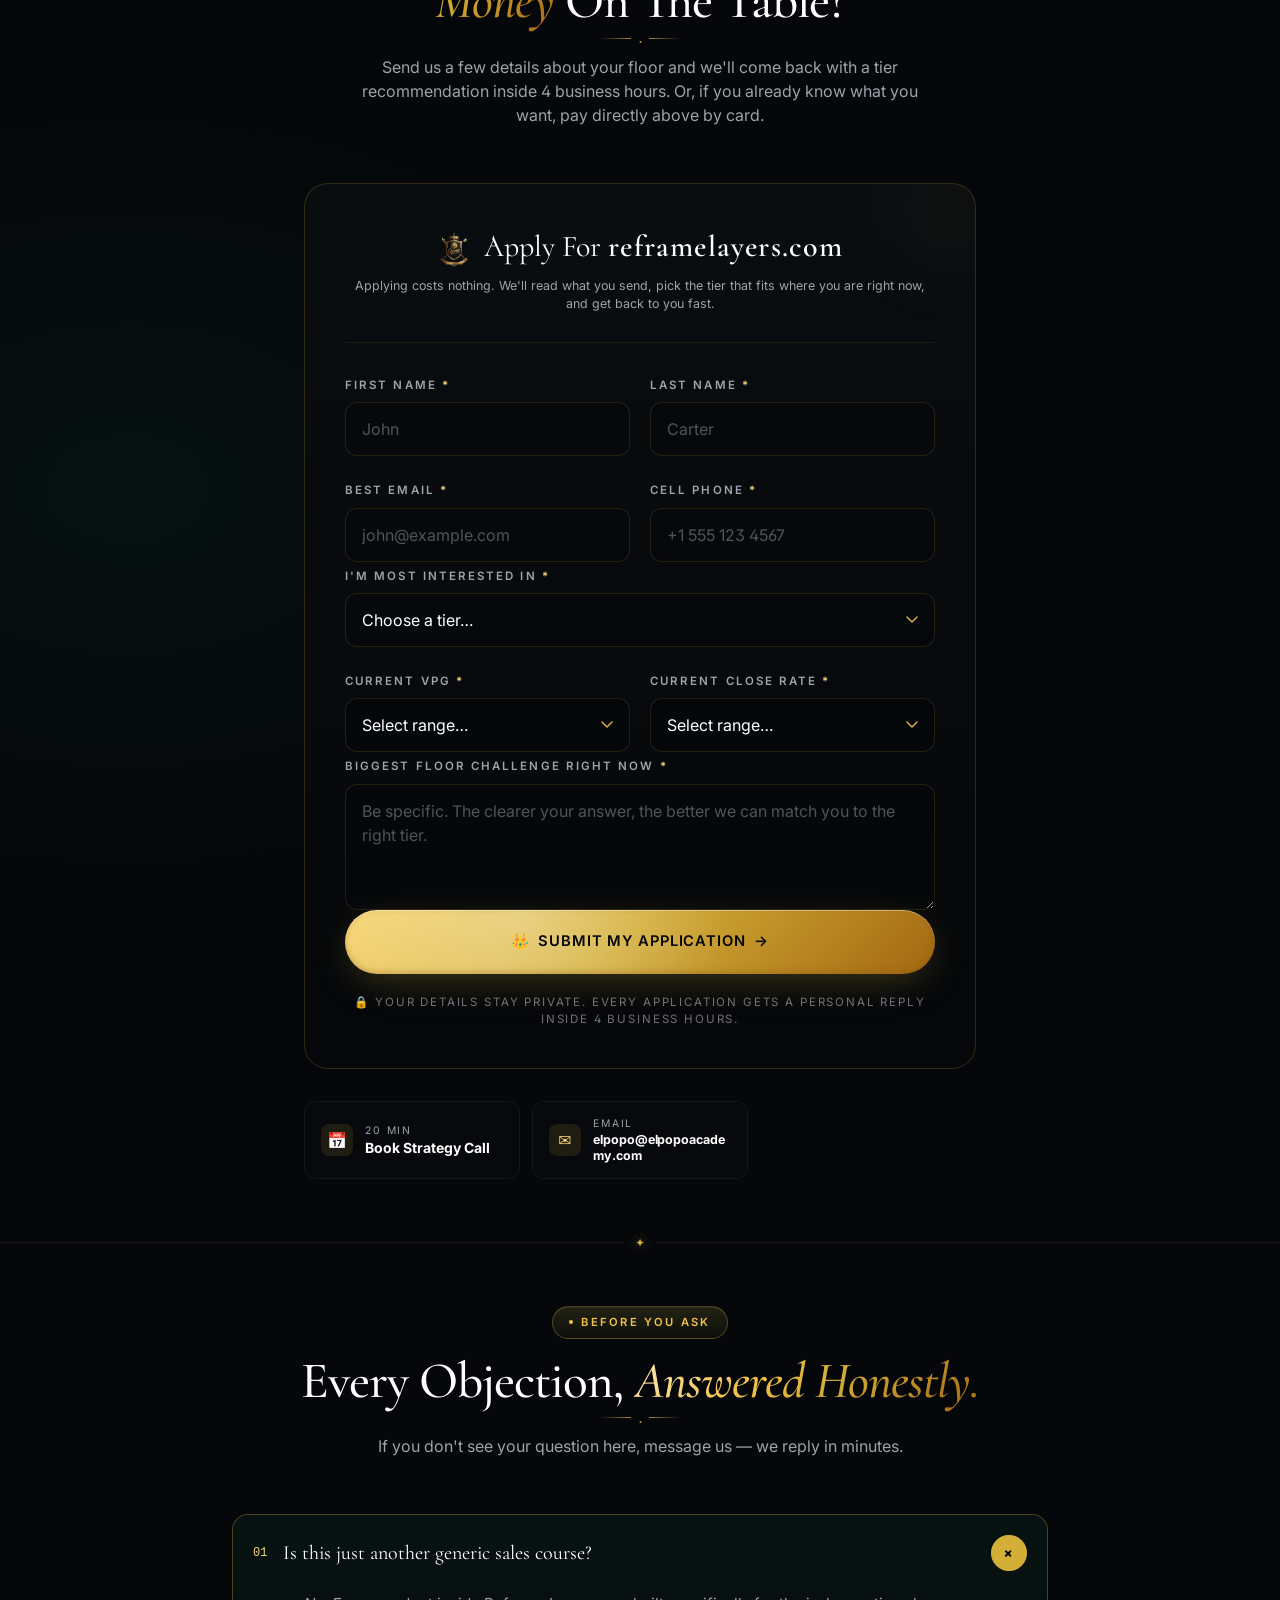
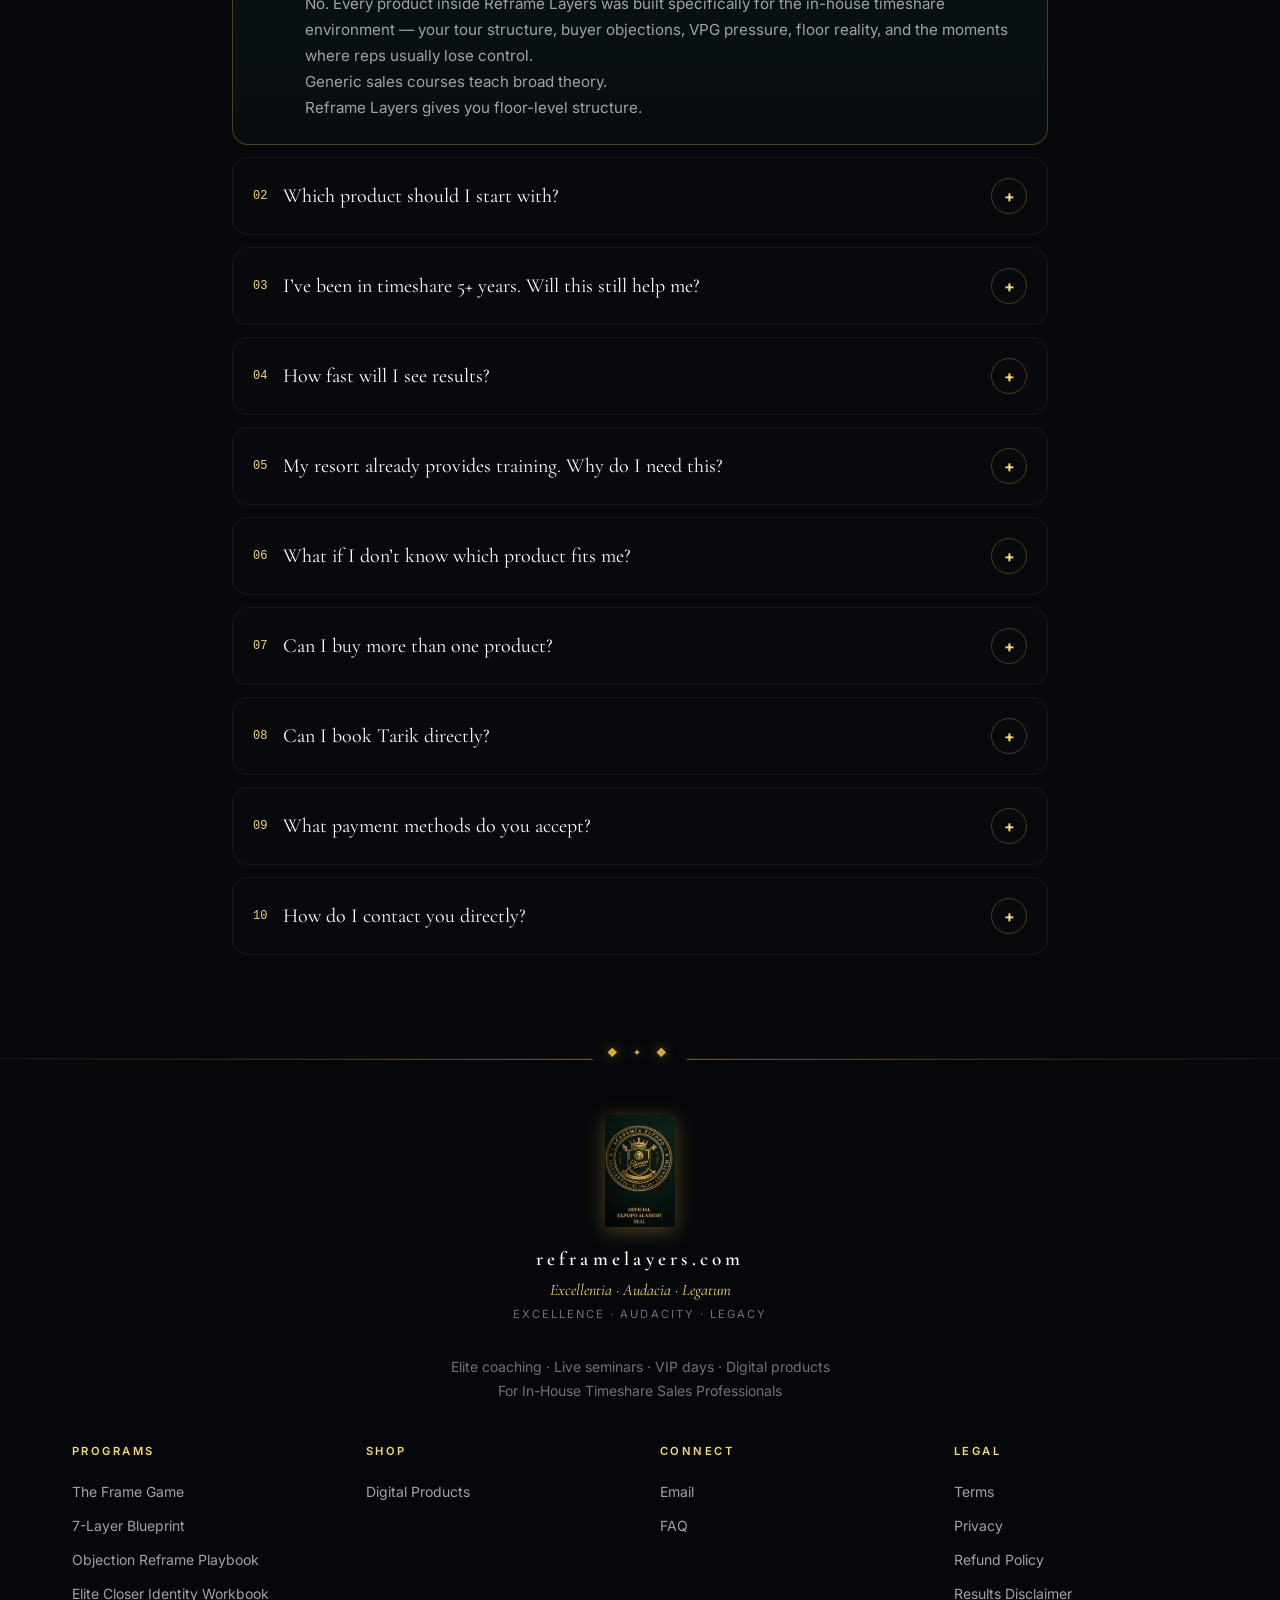
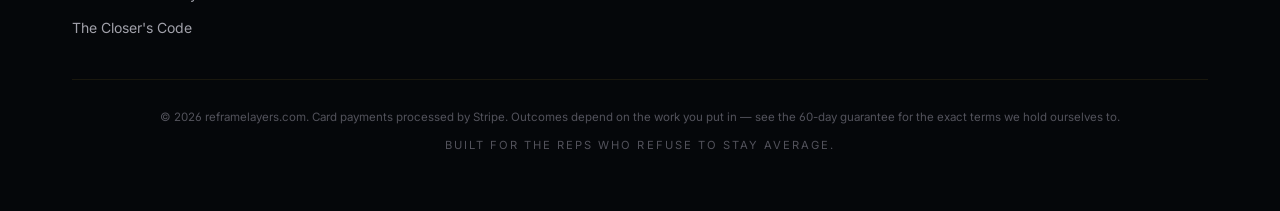
==== commit c1ebe0f8: "Update index.html" ====
--- a/index.html
+++ b/index.html
@@ -232,7 +232,7 @@
           gold-shine
         "
       >Let's Fix That.</span>
-    </h1>
+    </h1> <!--
     <p
       class="
         lead
@@ -251,7 +251,9 @@
   <a href="#vsl" class="btn btn-ghost btn-lg btn-magnetic">
     ▶ Watch The Briefing
   </a>
-</div>
+</div> 
+  -->
+	  
     </div><!--
     <div
       class="
@@ -4572,43 +4574,51 @@
 <script>
 (async function () {
   try {
-
-    console.log("SUCCESS SCRIPT STARTED");
-
-    const productElement = document.getElementById("stripeSuccessProduct");
-
-    if (!productElement) {
-      console.error("stripeSuccessProduct NOT FOUND");
+    console.log('[DOWNLOAD] script started');
+
+    const params = new URLSearchParams(window.location.search);
+    const productKey = params.get("product");
+
+    console.log('[DOWNLOAD] productKey =', productKey);
+
+    if (!productKey) return;
+
+    const apiBase = window.CONFIG?.apiBase || window.SITE_CONFIG?.apiBaseUrl;
+
+    console.log('[DOWNLOAD] apiBase =', apiBase);
+
+    if (!apiBase) {
+      console.error('API base missing');
       return;
     }
 
-    const productName = productElement.innerText.trim();
-
-    console.log("PRODUCT NAME =", productName);
-
-    const res = await fetch(`https://reframelayers.com/api/download-link/${encodeURIComponent(productName)}`);
+    const url = `${apiBase}/api/download-link/${productKey}`;
+    console.log('[DOWNLOAD] calling:', url);
+
+    const res = await fetch(url);
+    console.log('[DOWNLOAD] status:', res.status);
+
     const data = await res.json();
-
-    console.log("API RESPONSE =", data);
+    console.log('[DOWNLOAD] response:', data);
 
     if (!data.link) return;
 
     const btn = document.getElementById("downloadBtn");
-
     if (!btn) {
-      console.error("downloadBtn NOT FOUND");
+      console.error('Button not found');
       return;
     }
 
     btn.href = data.link;
     btn.style.display = "inline-block";
 
-    console.log("BUTTON SHOWN");
+    console.log('[DOWNLOAD] button displayed');
 
   } catch (err) {
-    console.error("ERROR:", err);
+    console.error('[DOWNLOAD ERROR]', err);
   }
 })();
 </script>
+	
 </body>
 </html>
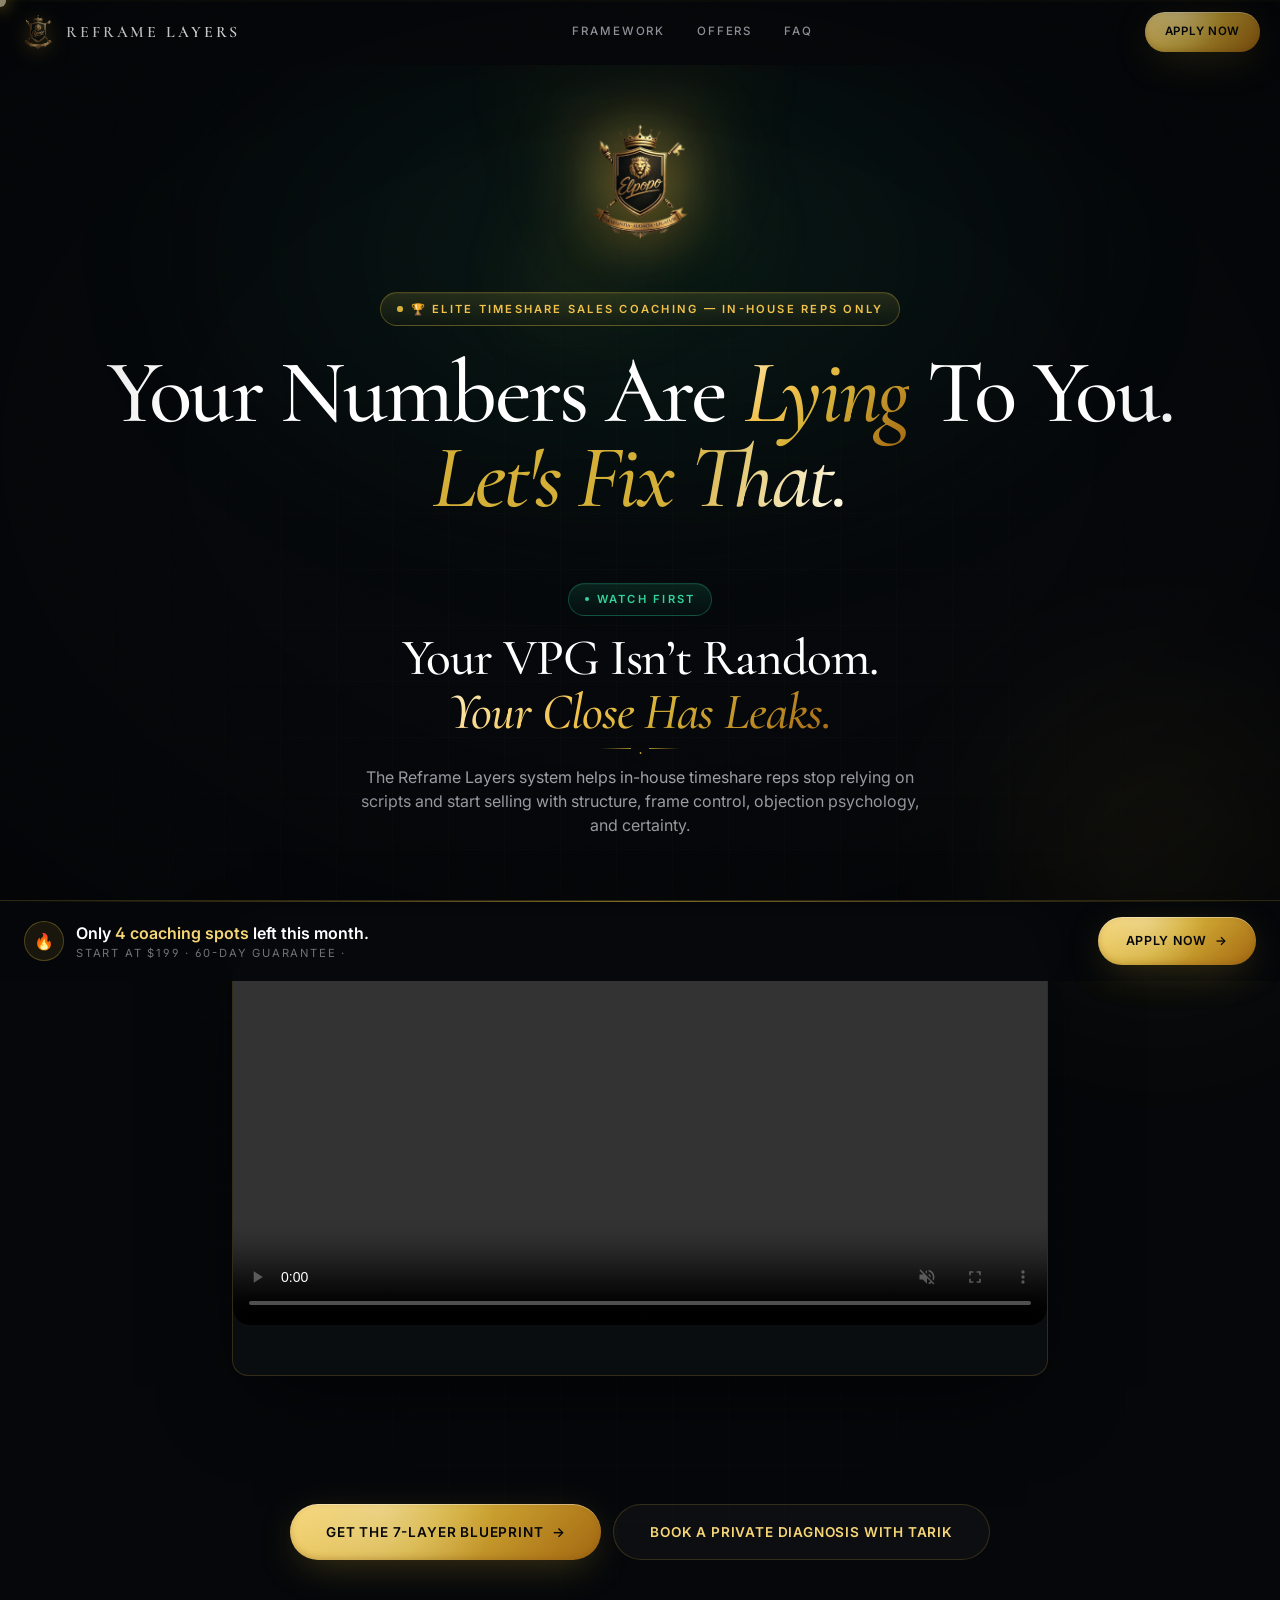
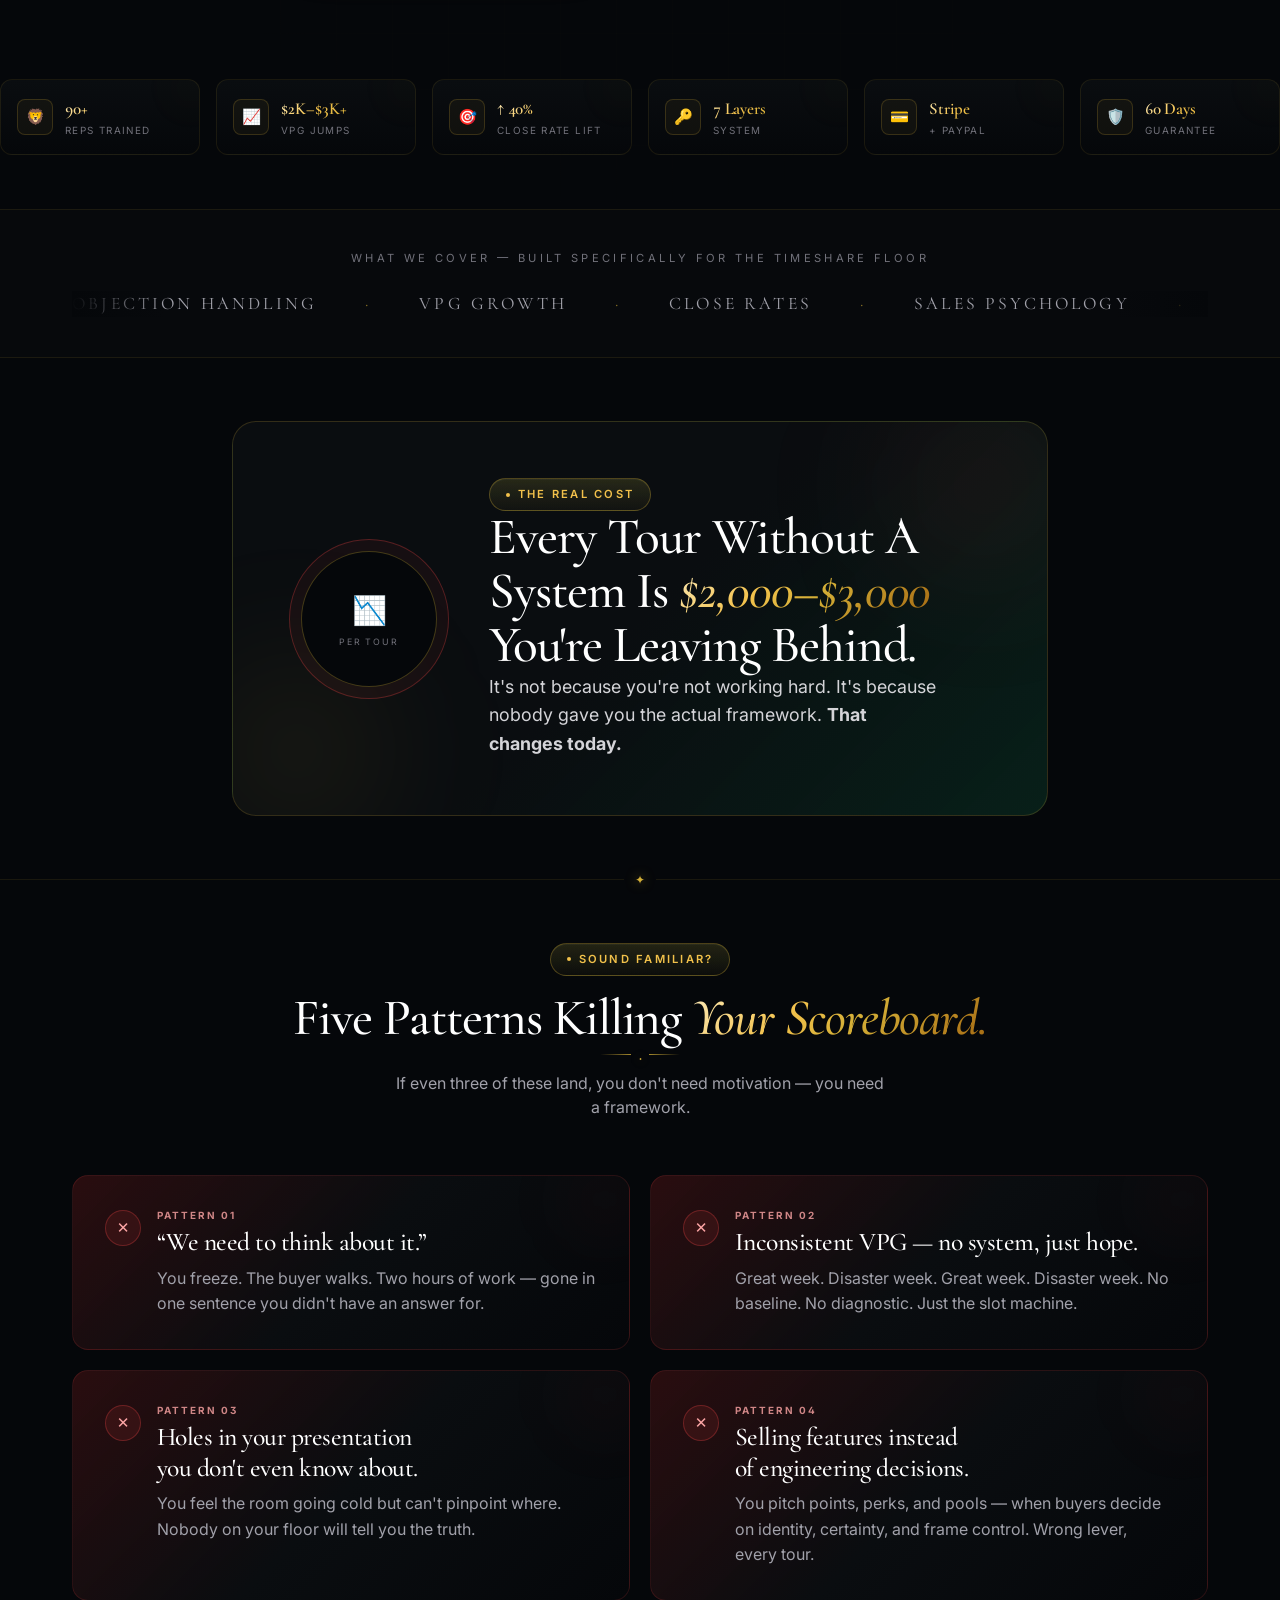
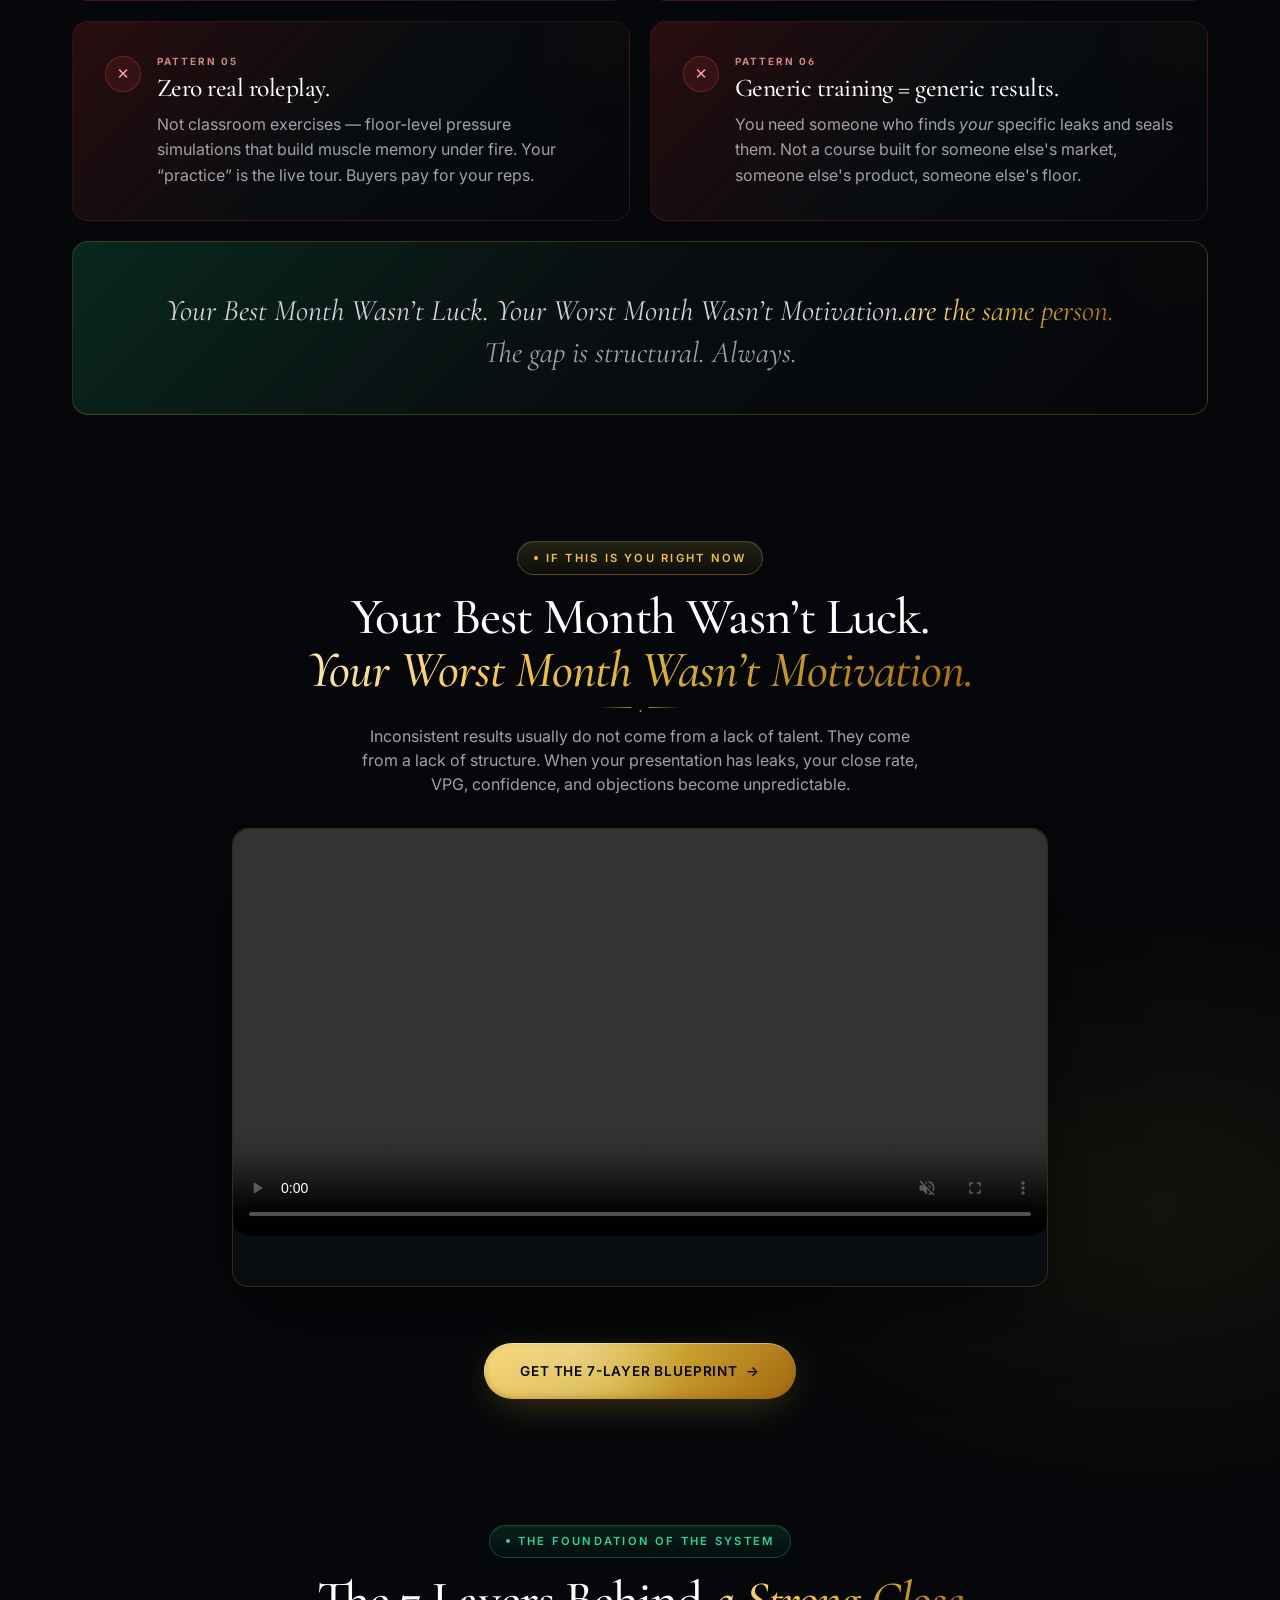
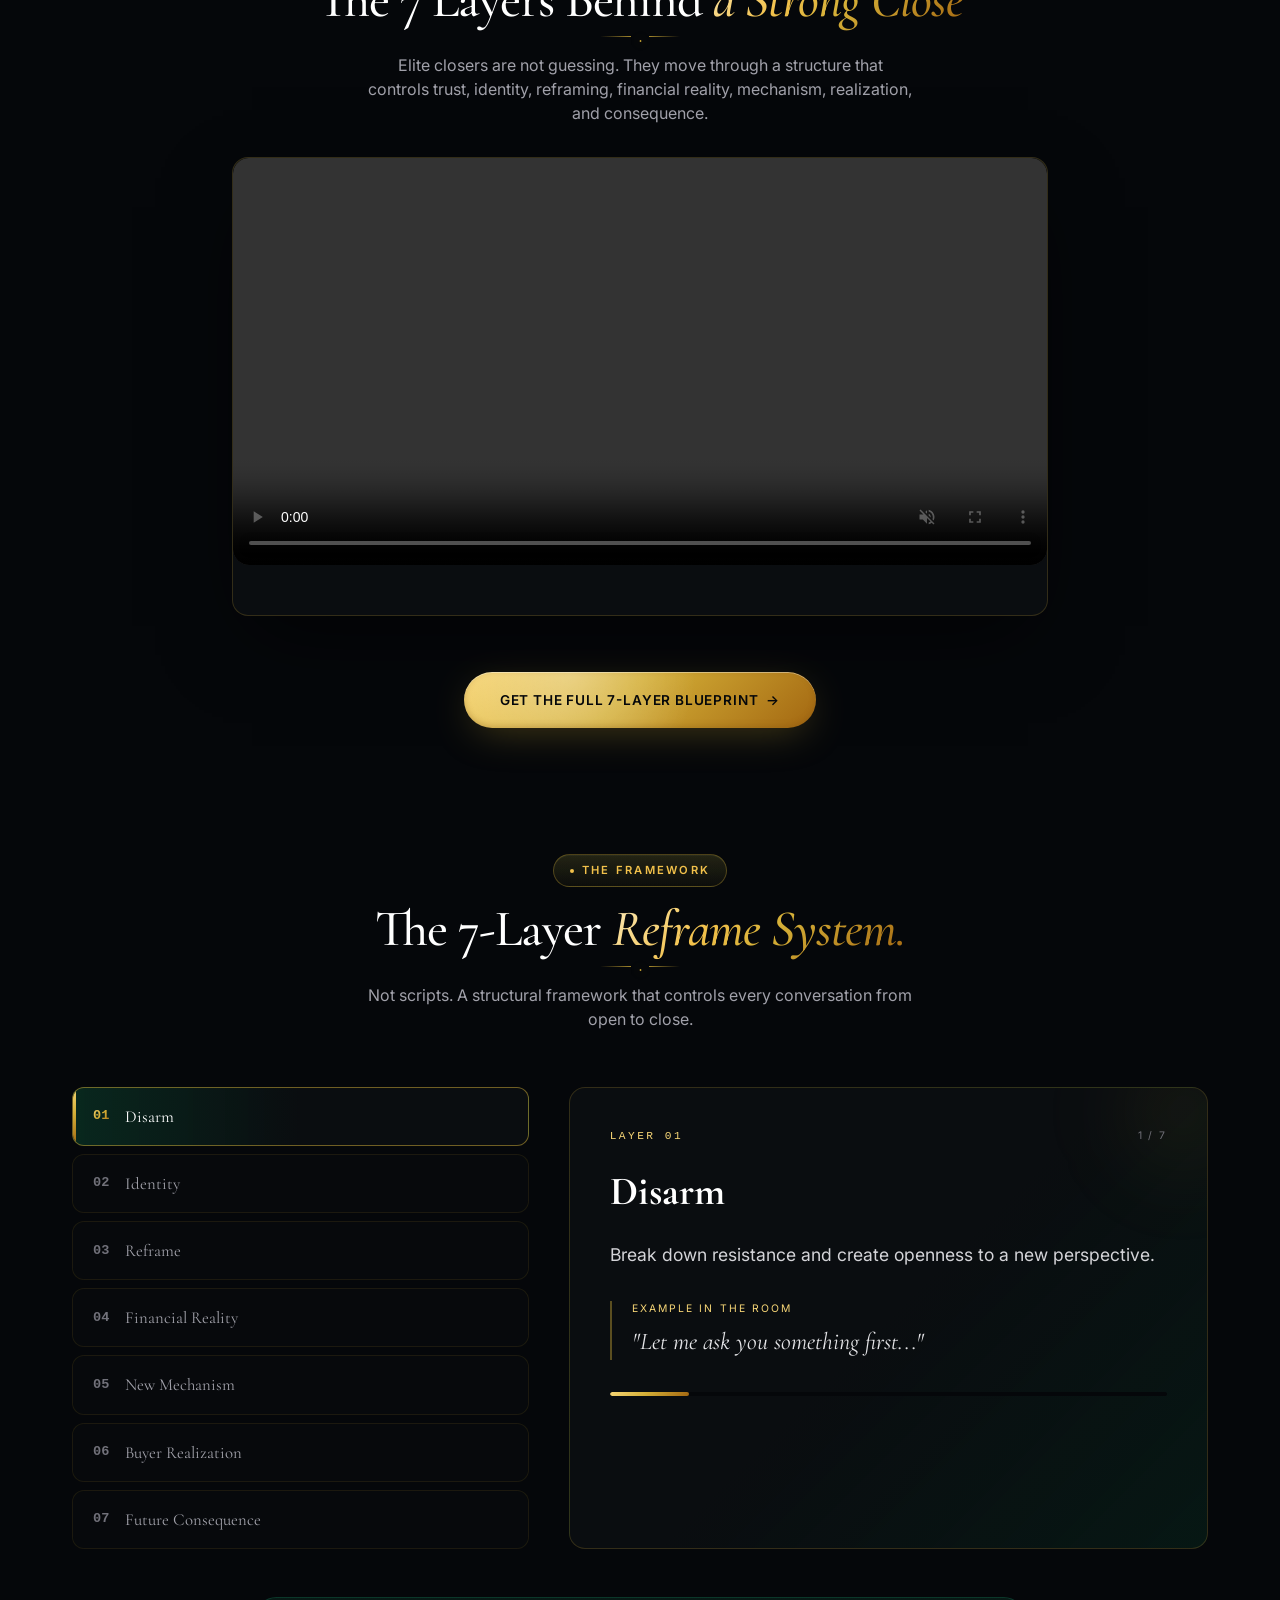
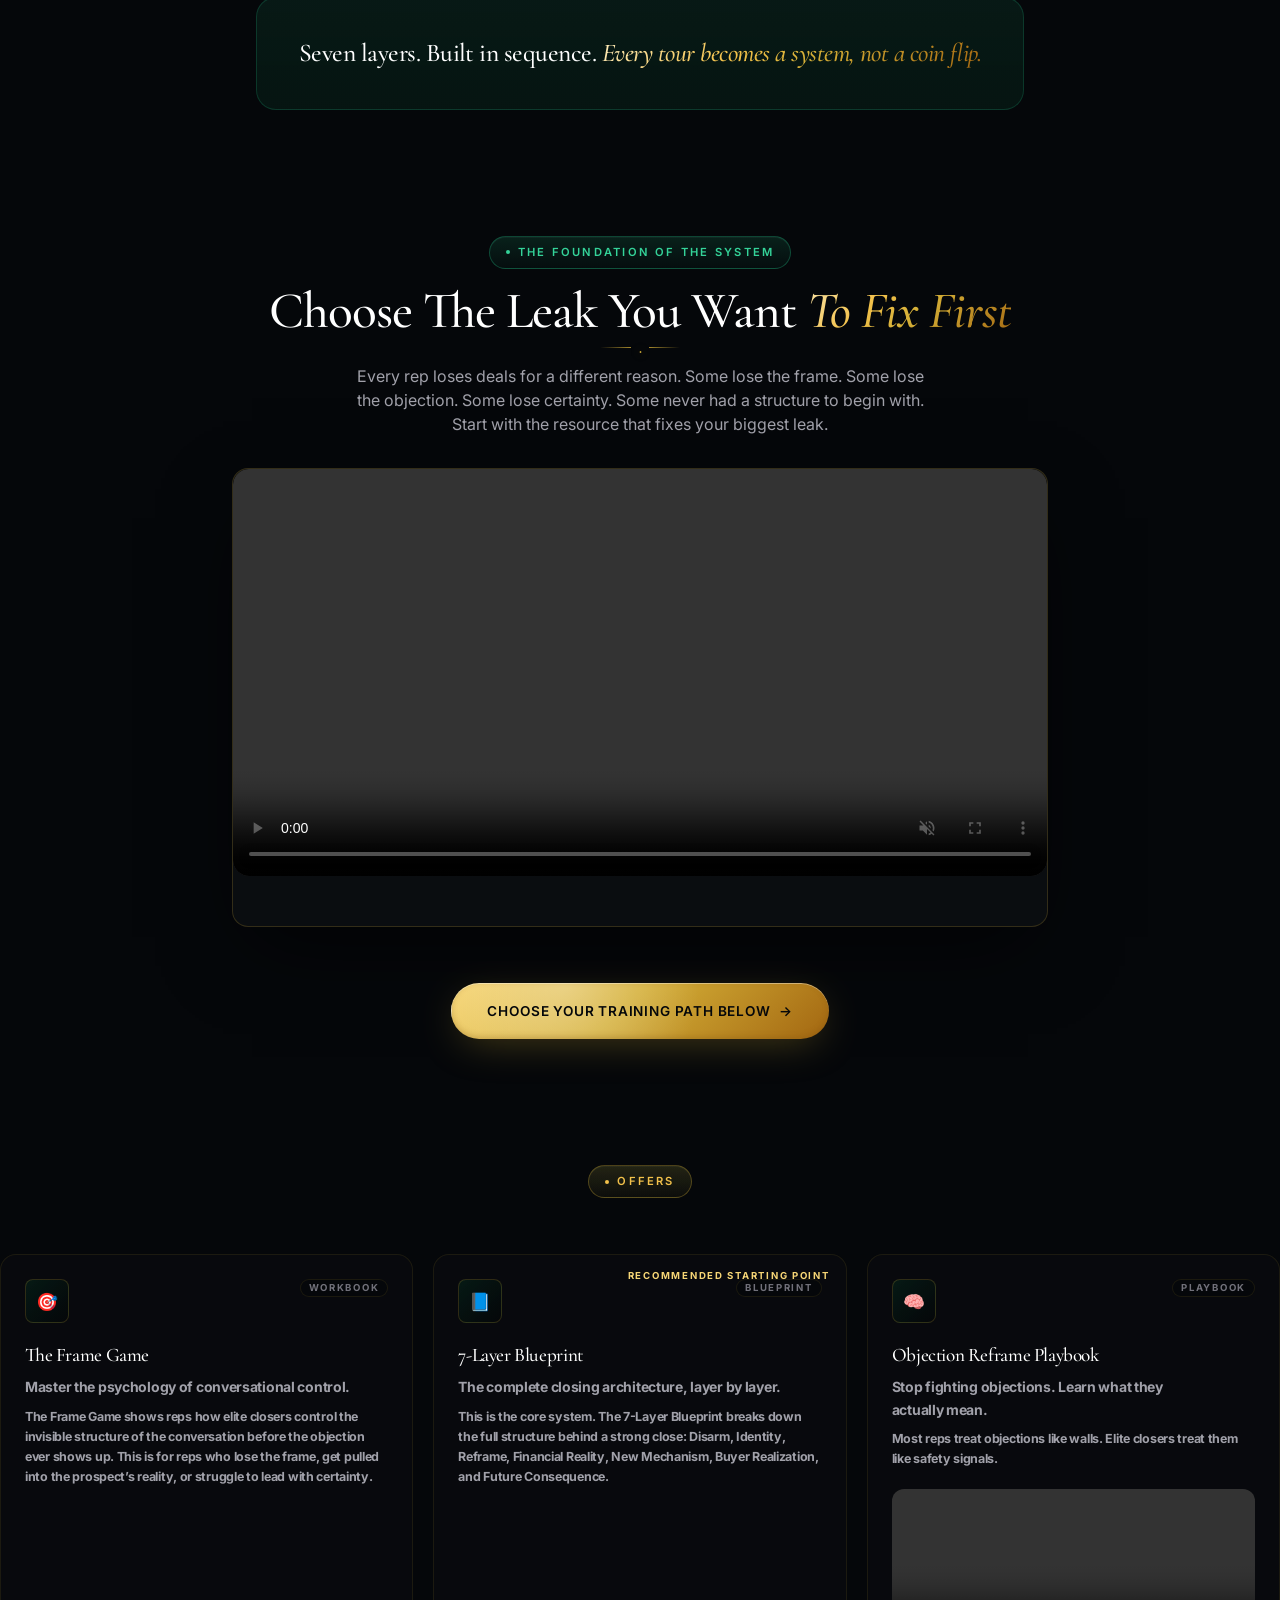
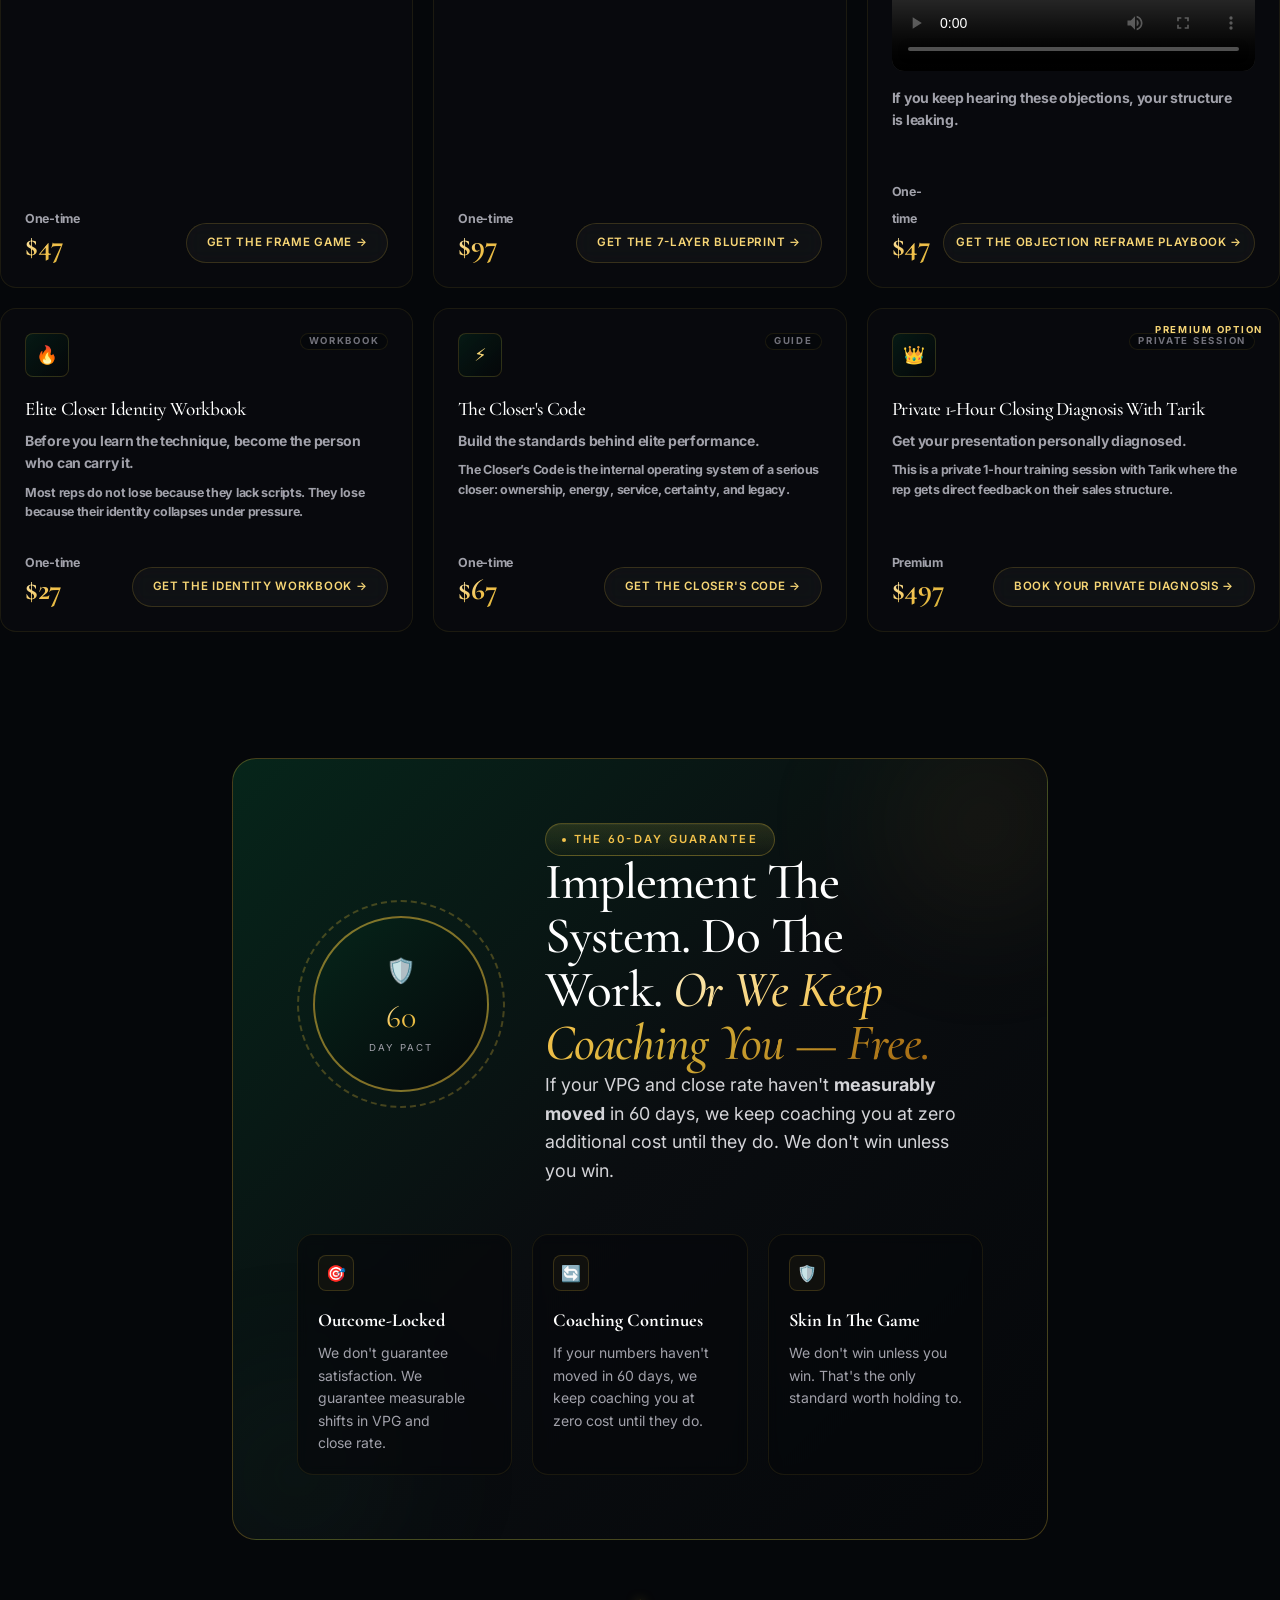
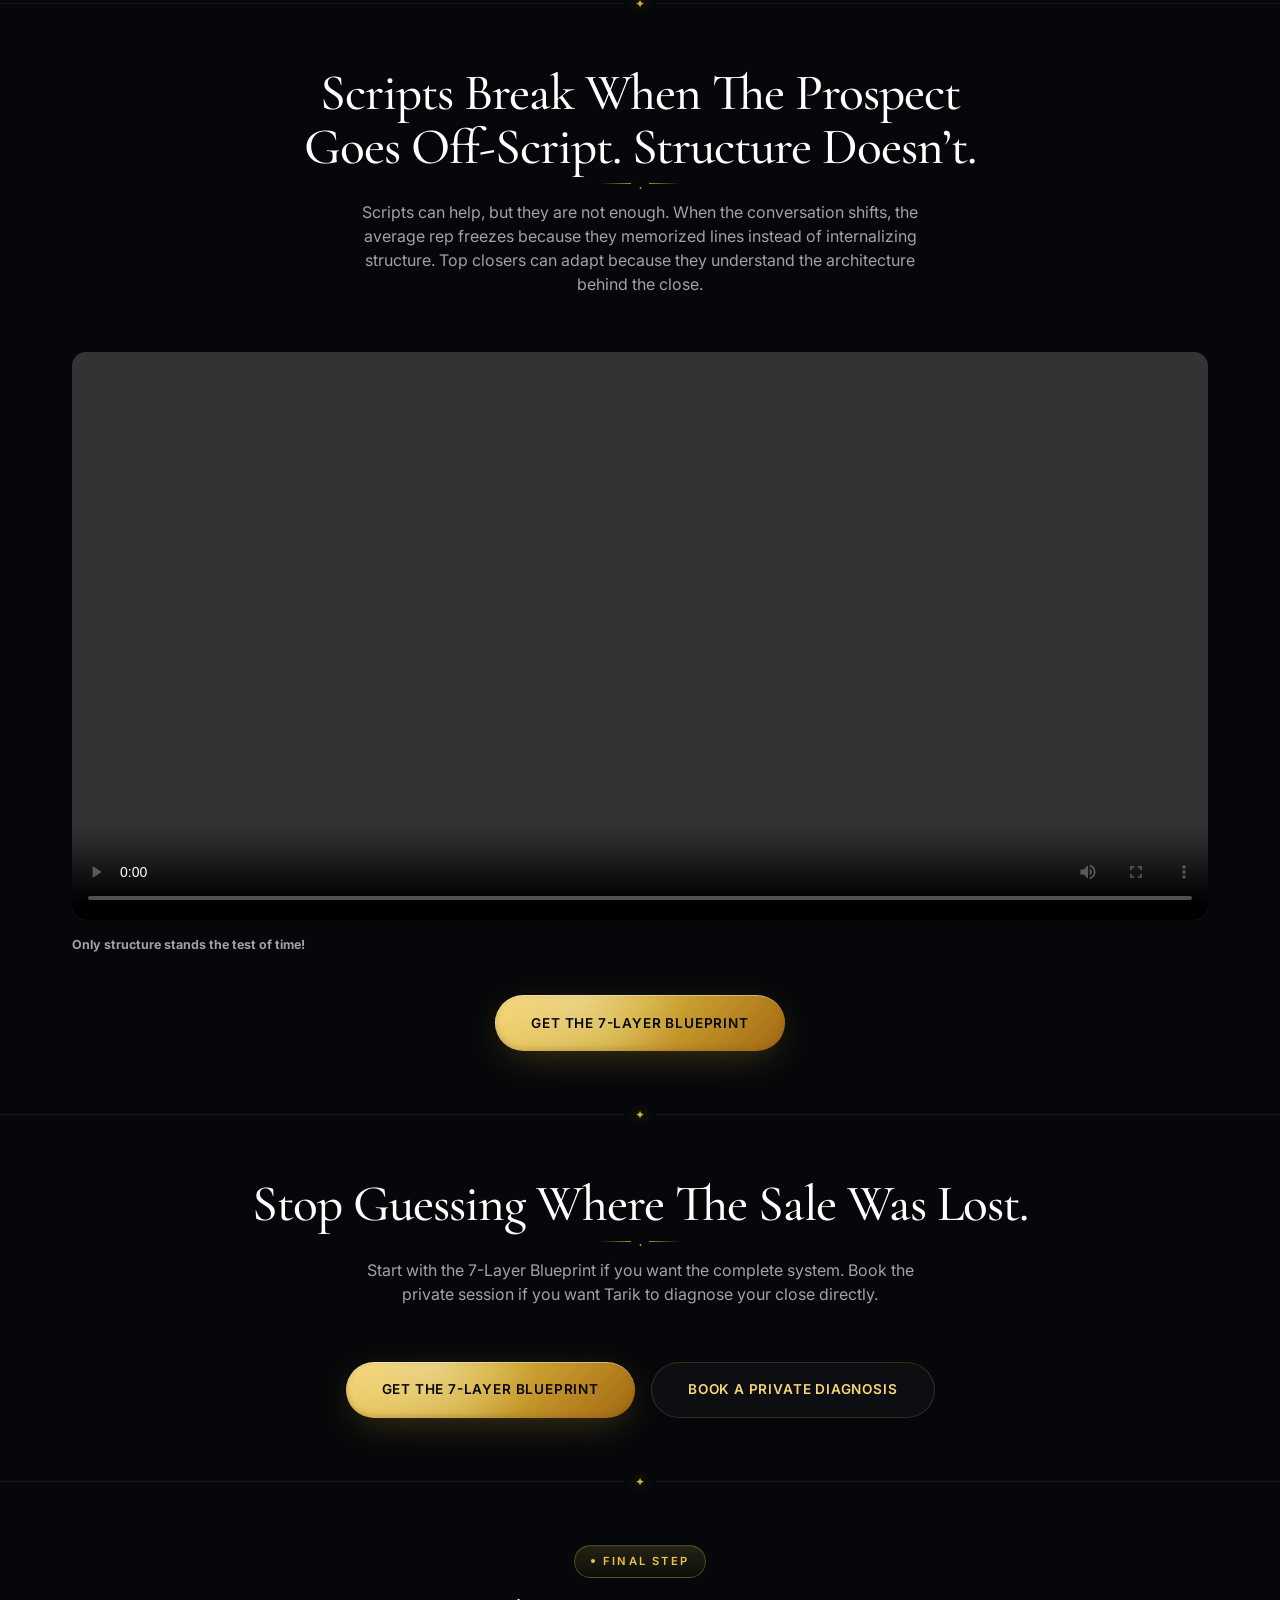
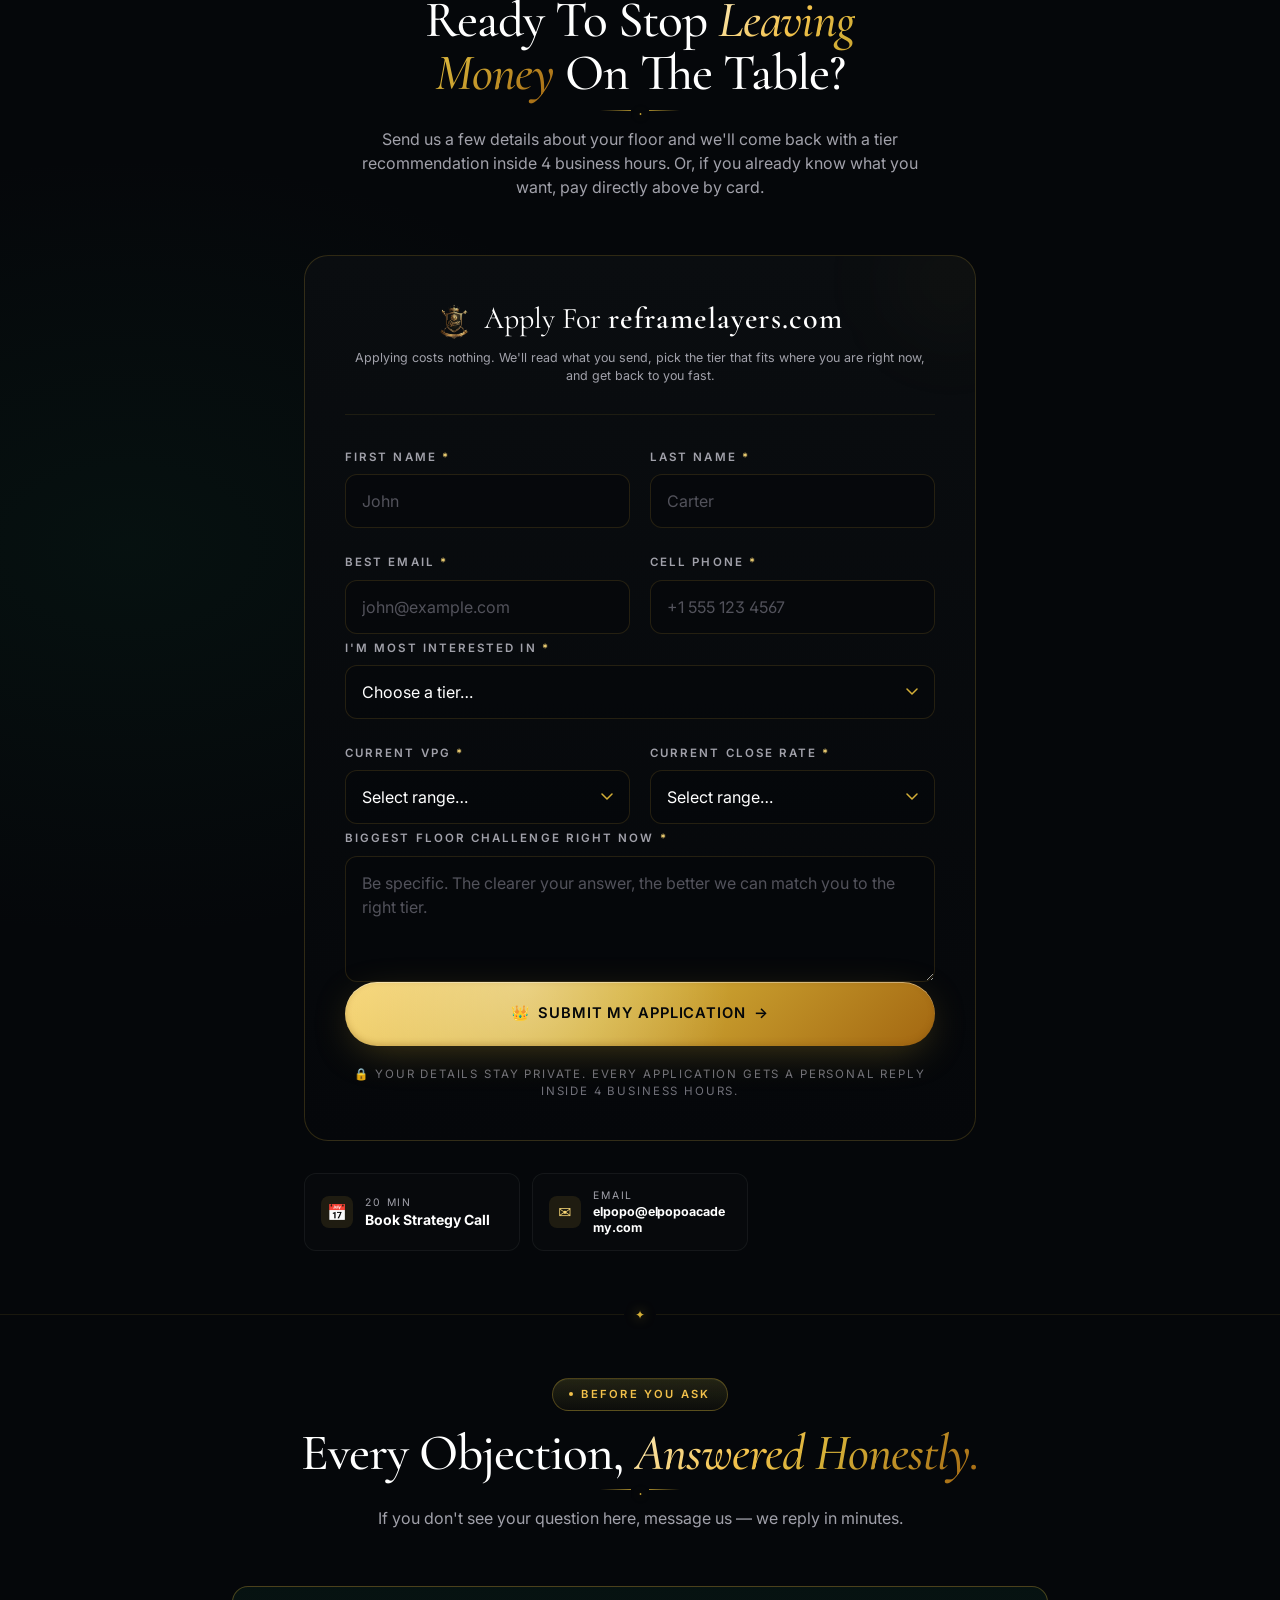
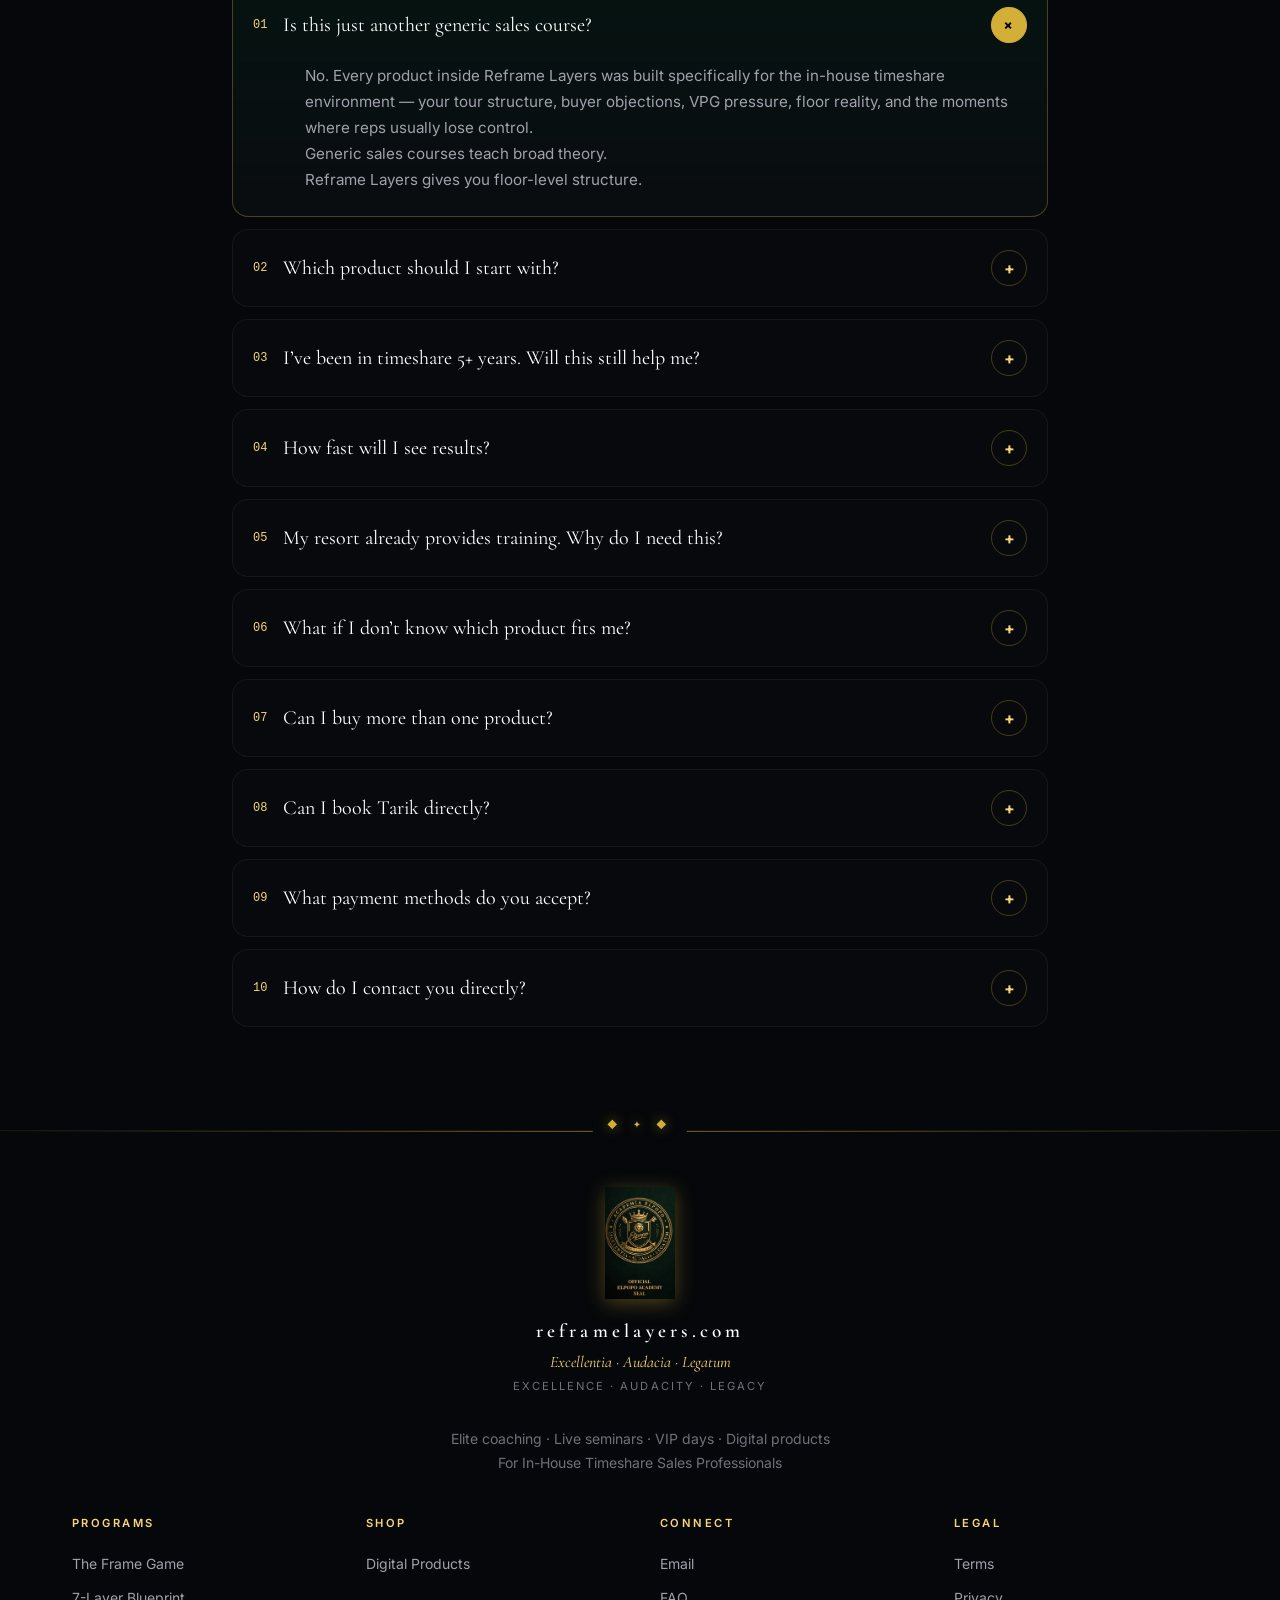
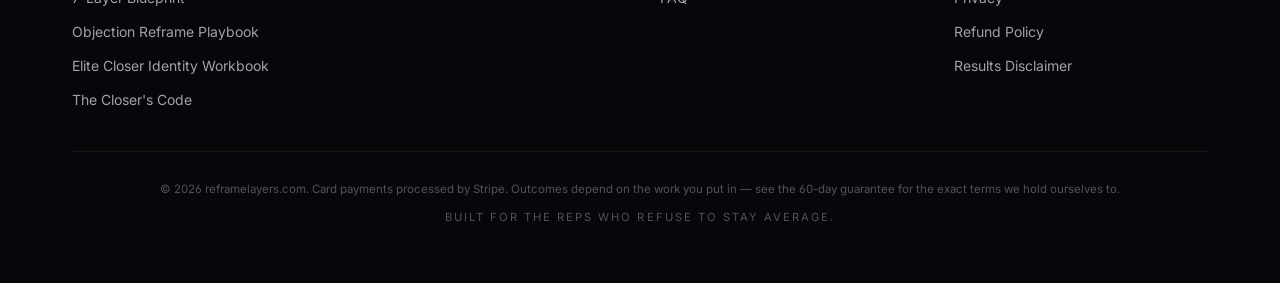
==== commit 6bebe61c: "Update index.html" ====
--- a/index.html
+++ b/index.html
@@ -290,245 +290,7 @@
       <a href="mailto:contact@reframelayers.com">✉ Email Us</a>
     </div>
 -->
-    <!-- Results badges -->
-    <div
-      class="
-        hero-badges
-      "
-    >
-      <div
-        class="
-          badge
-        "
-      ><span
-        class="
-          badge-i
-        "
-      >🦁</span><div><div
-        class="
-          badge-v
-        "
-        data-count-to="90" data-suffix="+"
-      >0</div><div
-        class="
-          badge-l
-        "
-      >Reps Trained</div></div></div>
-      <div
-        class="
-          badge
-        "
-      ><span
-        class="
-          badge-i
-        "
-      >📈</span><div><div
-        class="
-          badge-v
-        "
-      >$2K–$3K+</div><div
-        class="
-          badge-l
-        "
-      >VPG Jumps</div></div></div>
-      <div
-        class="
-          badge
-        "
-      ><span
-        class="
-          badge-i
-        "
-      >🎯</span><div><div
-        class="
-          badge-v
-        "
-        data-count-to="40" data-prefix="↑ " data-suffix="%"
-      >↑ 0%</div><div
-        class="
-          badge-l
-        "
-      >Close Rate Lift</div></div></div>
-      <div
-        class="
-          badge
-        "
-      ><span
-        class="
-          badge-i
-        "
-      >🔑</span><div><div
-        class="
-          badge-v
-        "
-        data-count-to="7" data-suffix=" Layers"
-      >0</div><div
-        class="
-          badge-l
-        "
-      >System</div></div></div>
-      <div
-        class="
-          badge
-        "
-      ><span
-        class="
-          badge-i
-        "
-      >💳</span><div><div
-        class="
-          badge-v
-        "
-      >Stripe</div><div
-        class="
-          badge-l
-        "
-      >+ PayPal</div></div></div>
-      <div
-        class="
-          badge
-        "
-      ><span
-        class="
-          badge-i
-        "
-      >🛡️</span><div><div
-        class="
-          badge-v
-        "
-        data-count-to="60" data-suffix=" Days"
-      >0</div><div
-        class="
-          badge-l
-        "
-      >Guarantee</div></div></div>
-    </div>
-  </div>
-</section>
-
-<!-- ============ TRUST / FEATURE MARQUEE ============ -->
-<section
-  class="
-    trustbar
-  "
->
-  <div
-    class="
-      container
-    "
-  >
-    <p
-      class="
-        trustbar-caption
-      "
-    >What we cover — built specifically for the timeshare floor</p>
-    <div
-      class="
-        marquee
-      "
-    >
-      <div
-        class="
-          marquee-track
-        "
-      >
-        <span>OBJECTION HANDLING</span><span
-          class="
-            m-dot
-          "
-        >·</span>
-        <span>VPG GROWTH</span><span
-          class="
-            m-dot
-          "
-        >·</span>
-        <span>CLOSE RATES</span><span
-          class="
-            m-dot
-          "
-        >·</span>
-        <span>SALES PSYCHOLOGY</span><span
-          class="
-            m-dot
-          "
-        >·</span>
-        <span>LIVE ROLEPLAY</span><span
-          class="
-            m-dot
-          "
-        >·</span>
-        <span>ELITE MINDSET</span><span
-          class="
-            m-dot
-          "
-        >·</span>
-        <span>7-LAYER SYSTEM</span><span
-          class="
-            m-dot
-          "
-        >·</span>
-        <span>LIVE EVENTS</span><span
-          class="
-            m-dot
-          "
-        >·</span>
-        <span>VIP DAYS</span><span
-          class="
-            m-dot
-          "
-        >·</span>
-        <!-- duplicate for seamless loop -->
-        <span>OBJECTION HANDLING</span><span
-          class="
-            m-dot
-          "
-        >·</span>
-        <span>VPG GROWTH</span><span
-          class="
-            m-dot
-          "
-        >·</span>
-        <span>CLOSE RATES</span><span
-          class="
-            m-dot
-          "
-        >·</span>
-        <span>SALES PSYCHOLOGY</span><span
-          class="
-            m-dot
-          "
-        >·</span>
-        <span>LIVE ROLEPLAY</span><span
-          class="
-            m-dot
-          "
-        >·</span>
-        <span>ELITE MINDSET</span><span
-          class="
-            m-dot
-          "
-        >·</span>
-        <span>7-LAYER SYSTEM</span><span
-          class="
-            m-dot
-          "
-        >·</span>
-        <span>LIVE EVENTS</span><span
-          class="
-            m-dot
-          "
-        >·</span>
-        <span>VIP DAYS</span><span
-          class="
-            m-dot
-          "
-        >·</span>
-      </div>
-    </div>
-  </div>
-</section>
-
-<!-- ============ VSL ============ -->
+	<!-- ============ VSL ============ -->
 <section
   class="
     section section-vsl
@@ -618,6 +380,245 @@
     </div>
   </div>
 </section>
+
+    <!-- Results badges -->
+    <div
+      class="
+        hero-badges
+      "
+    >
+      <div
+        class="
+          badge
+        "
+      ><span
+        class="
+          badge-i
+        "
+      >🦁</span><div><div
+        class="
+          badge-v
+        "
+        data-count-to="90" data-suffix="+"
+      >0</div><div
+        class="
+          badge-l
+        "
+      >Reps Trained</div></div></div>
+      <div
+        class="
+          badge
+        "
+      ><span
+        class="
+          badge-i
+        "
+      >📈</span><div><div
+        class="
+          badge-v
+        "
+      >$2K–$3K+</div><div
+        class="
+          badge-l
+        "
+      >VPG Jumps</div></div></div>
+      <div
+        class="
+          badge
+        "
+      ><span
+        class="
+          badge-i
+        "
+      >🎯</span><div><div
+        class="
+          badge-v
+        "
+        data-count-to="40" data-prefix="↑ " data-suffix="%"
+      >↑ 0%</div><div
+        class="
+          badge-l
+        "
+      >Close Rate Lift</div></div></div>
+      <div
+        class="
+          badge
+        "
+      ><span
+        class="
+          badge-i
+        "
+      >🔑</span><div><div
+        class="
+          badge-v
+        "
+        data-count-to="7" data-suffix=" Layers"
+      >0</div><div
+        class="
+          badge-l
+        "
+      >System</div></div></div>
+      <div
+        class="
+          badge
+        "
+      ><span
+        class="
+          badge-i
+        "
+      >💳</span><div><div
+        class="
+          badge-v
+        "
+      >Stripe</div><div
+        class="
+          badge-l
+        "
+      >+ PayPal</div></div></div>
+      <div
+        class="
+          badge
+        "
+      ><span
+        class="
+          badge-i
+        "
+      >🛡️</span><div><div
+        class="
+          badge-v
+        "
+        data-count-to="60" data-suffix=" Days"
+      >0</div><div
+        class="
+          badge-l
+        "
+      >Guarantee</div></div></div>
+    </div>
+  </div>
+</section>
+
+<!-- ============ TRUST / FEATURE MARQUEE ============ -->
+<section
+  class="
+    trustbar
+  "
+>
+  <div
+    class="
+      container
+    "
+  >
+    <p
+      class="
+        trustbar-caption
+      "
+    >What we cover — built specifically for the timeshare floor</p>
+    <div
+      class="
+        marquee
+      "
+    >
+      <div
+        class="
+          marquee-track
+        "
+      >
+        <span>OBJECTION HANDLING</span><span
+          class="
+            m-dot
+          "
+        >·</span>
+        <span>VPG GROWTH</span><span
+          class="
+            m-dot
+          "
+        >·</span>
+        <span>CLOSE RATES</span><span
+          class="
+            m-dot
+          "
+        >·</span>
+        <span>SALES PSYCHOLOGY</span><span
+          class="
+            m-dot
+          "
+        >·</span>
+        <span>LIVE ROLEPLAY</span><span
+          class="
+            m-dot
+          "
+        >·</span>
+        <span>ELITE MINDSET</span><span
+          class="
+            m-dot
+          "
+        >·</span>
+        <span>7-LAYER SYSTEM</span><span
+          class="
+            m-dot
+          "
+        >·</span>
+        <span>LIVE EVENTS</span><span
+          class="
+            m-dot
+          "
+        >·</span>
+        <span>VIP DAYS</span><span
+          class="
+            m-dot
+          "
+        >·</span>
+        <!-- duplicate for seamless loop -->
+        <span>OBJECTION HANDLING</span><span
+          class="
+            m-dot
+          "
+        >·</span>
+        <span>VPG GROWTH</span><span
+          class="
+            m-dot
+          "
+        >·</span>
+        <span>CLOSE RATES</span><span
+          class="
+            m-dot
+          "
+        >·</span>
+        <span>SALES PSYCHOLOGY</span><span
+          class="
+            m-dot
+          "
+        >·</span>
+        <span>LIVE ROLEPLAY</span><span
+          class="
+            m-dot
+          "
+        >·</span>
+        <span>ELITE MINDSET</span><span
+          class="
+            m-dot
+          "
+        >·</span>
+        <span>7-LAYER SYSTEM</span><span
+          class="
+            m-dot
+          "
+        >·</span>
+        <span>LIVE EVENTS</span><span
+          class="
+            m-dot
+          "
+        >·</span>
+        <span>VIP DAYS</span><span
+          class="
+            m-dot
+          "
+        >·</span>
+      </div>
+    </div>
+  </div>
+</section>
+
 
 <!-- ============ COST ANCHOR ============ -->
 <section
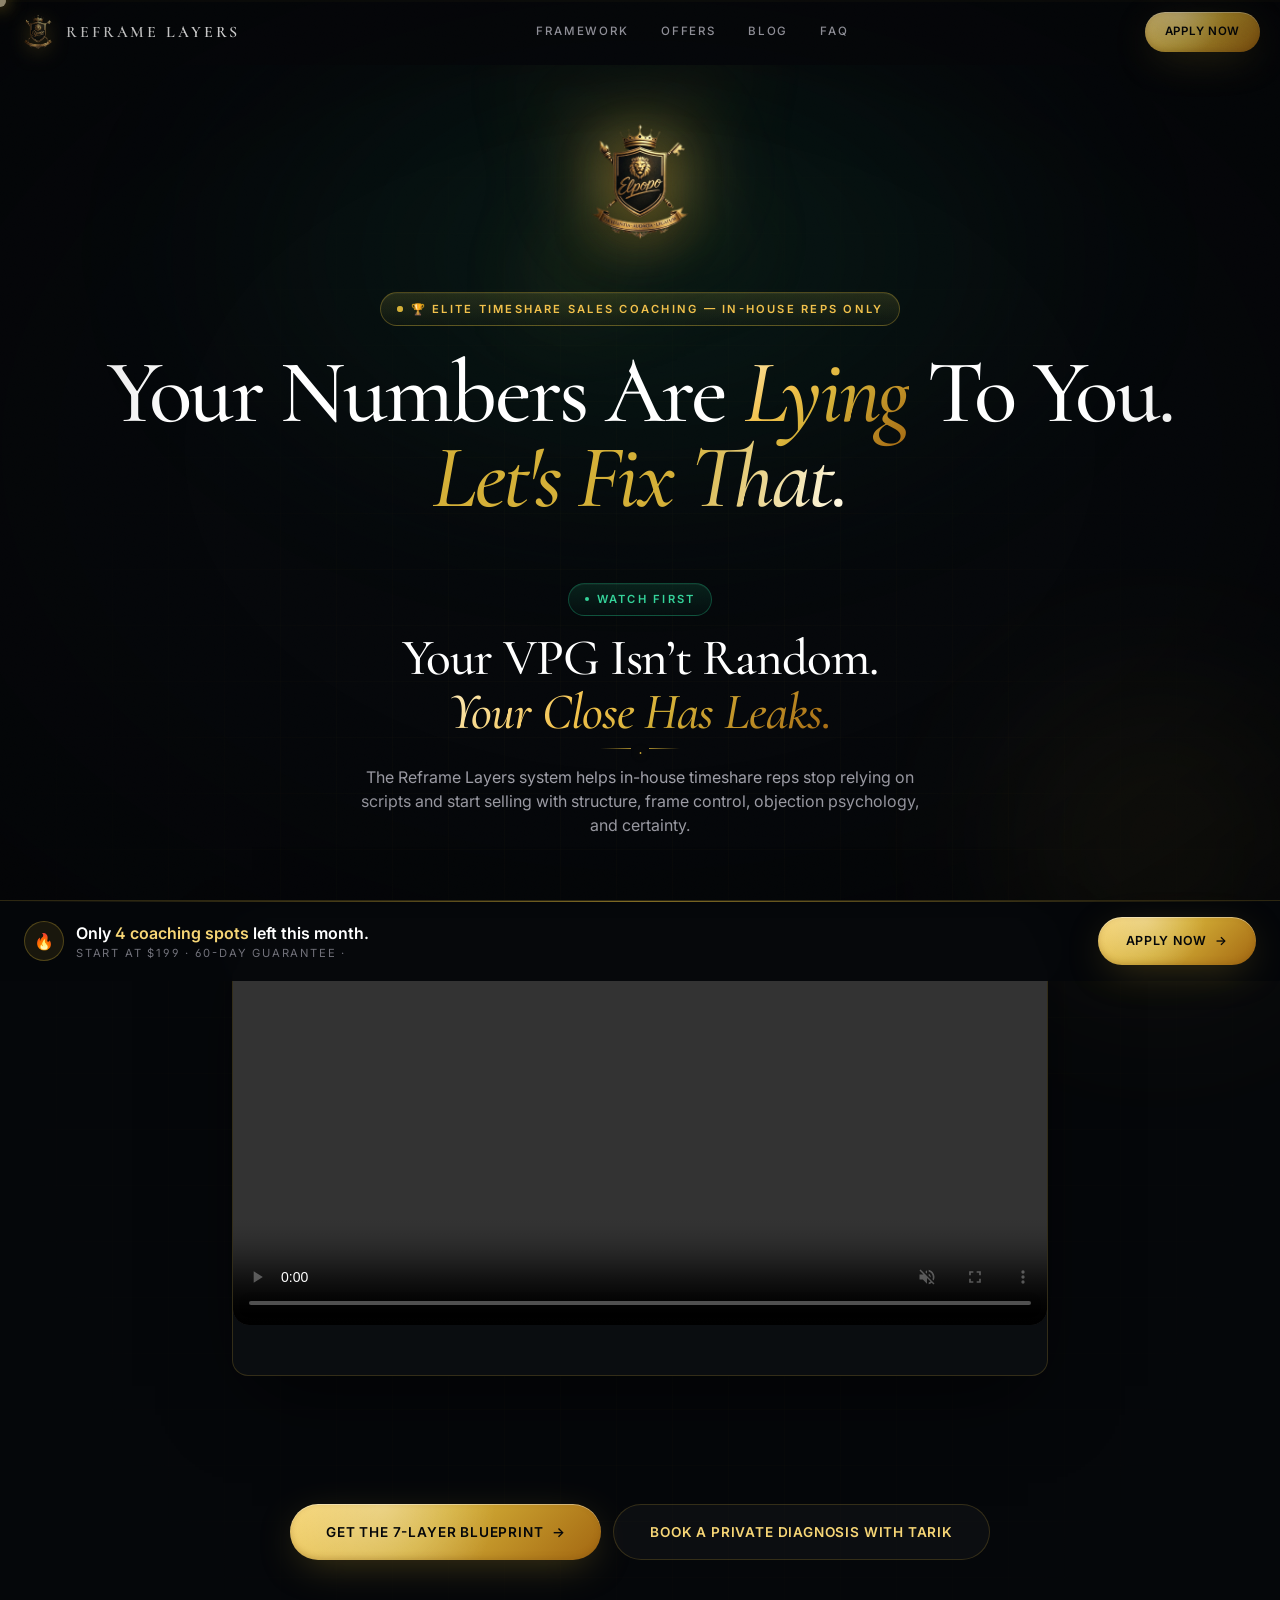
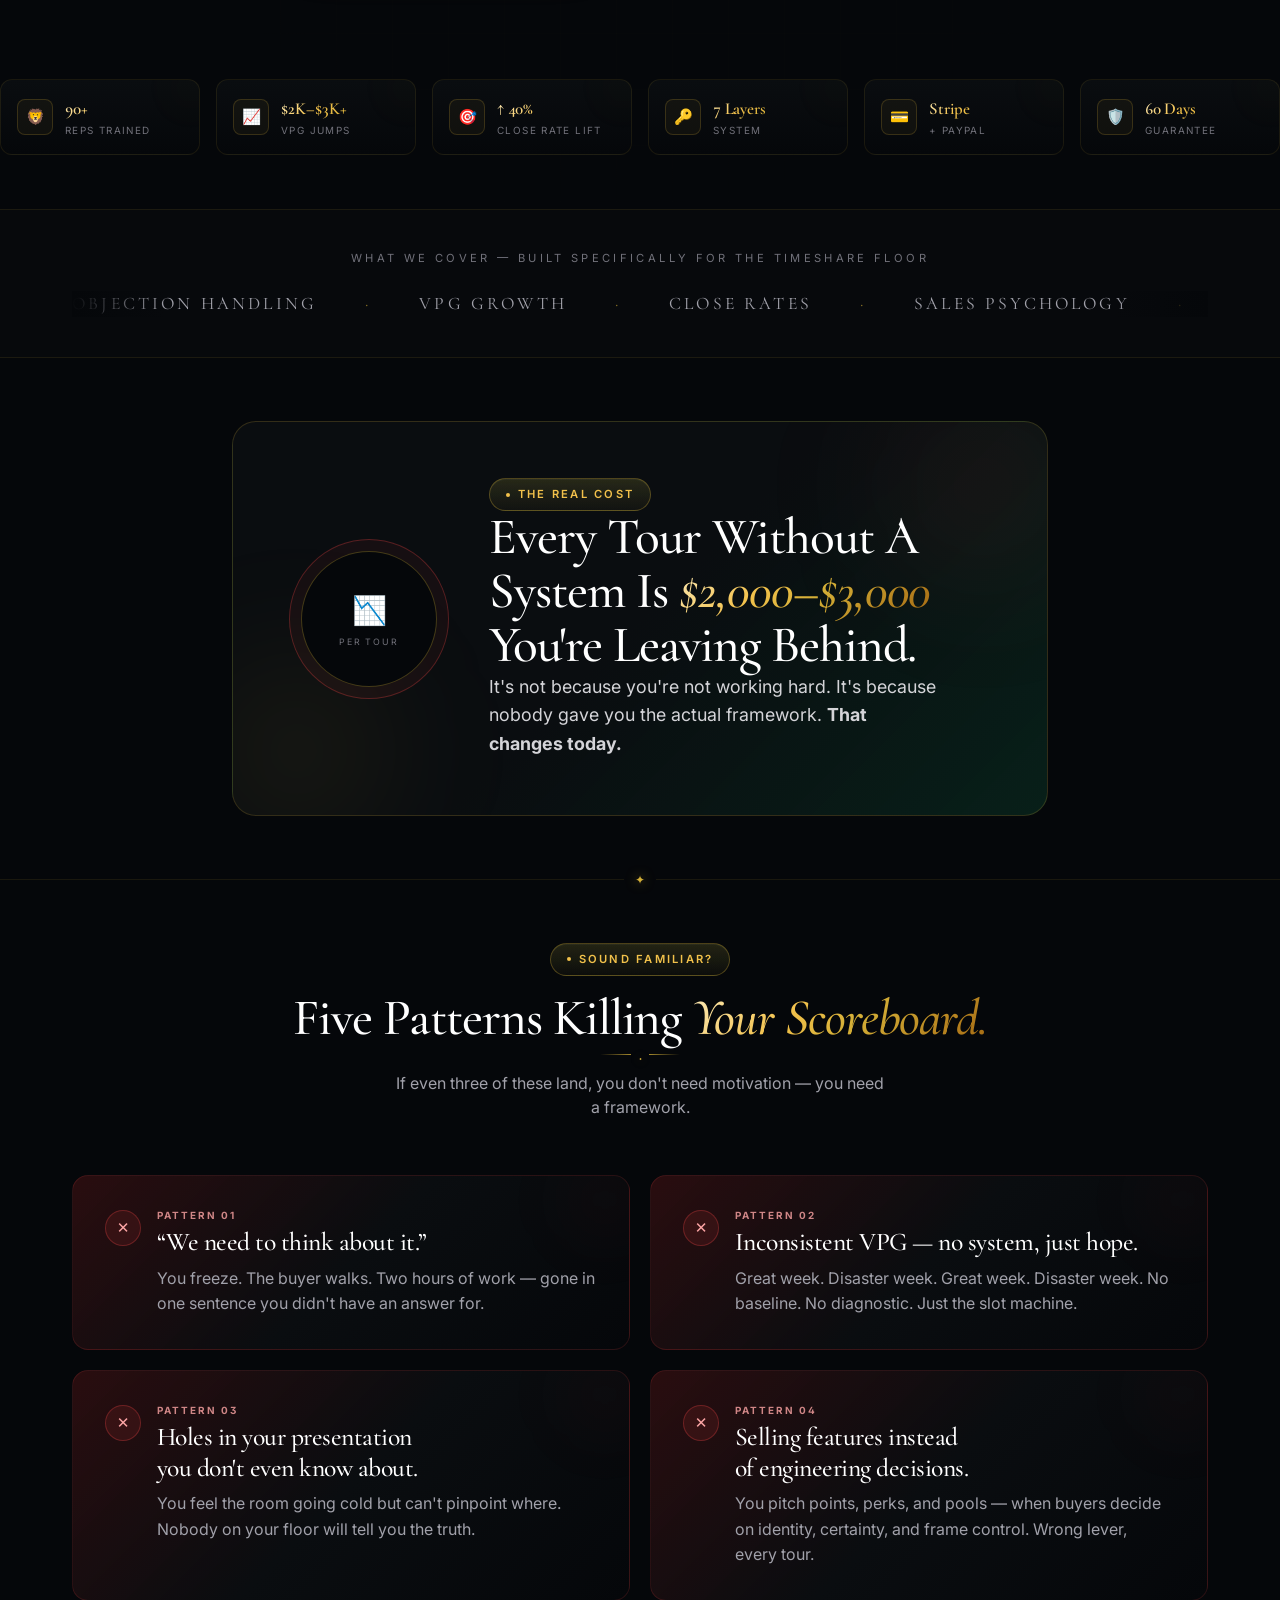
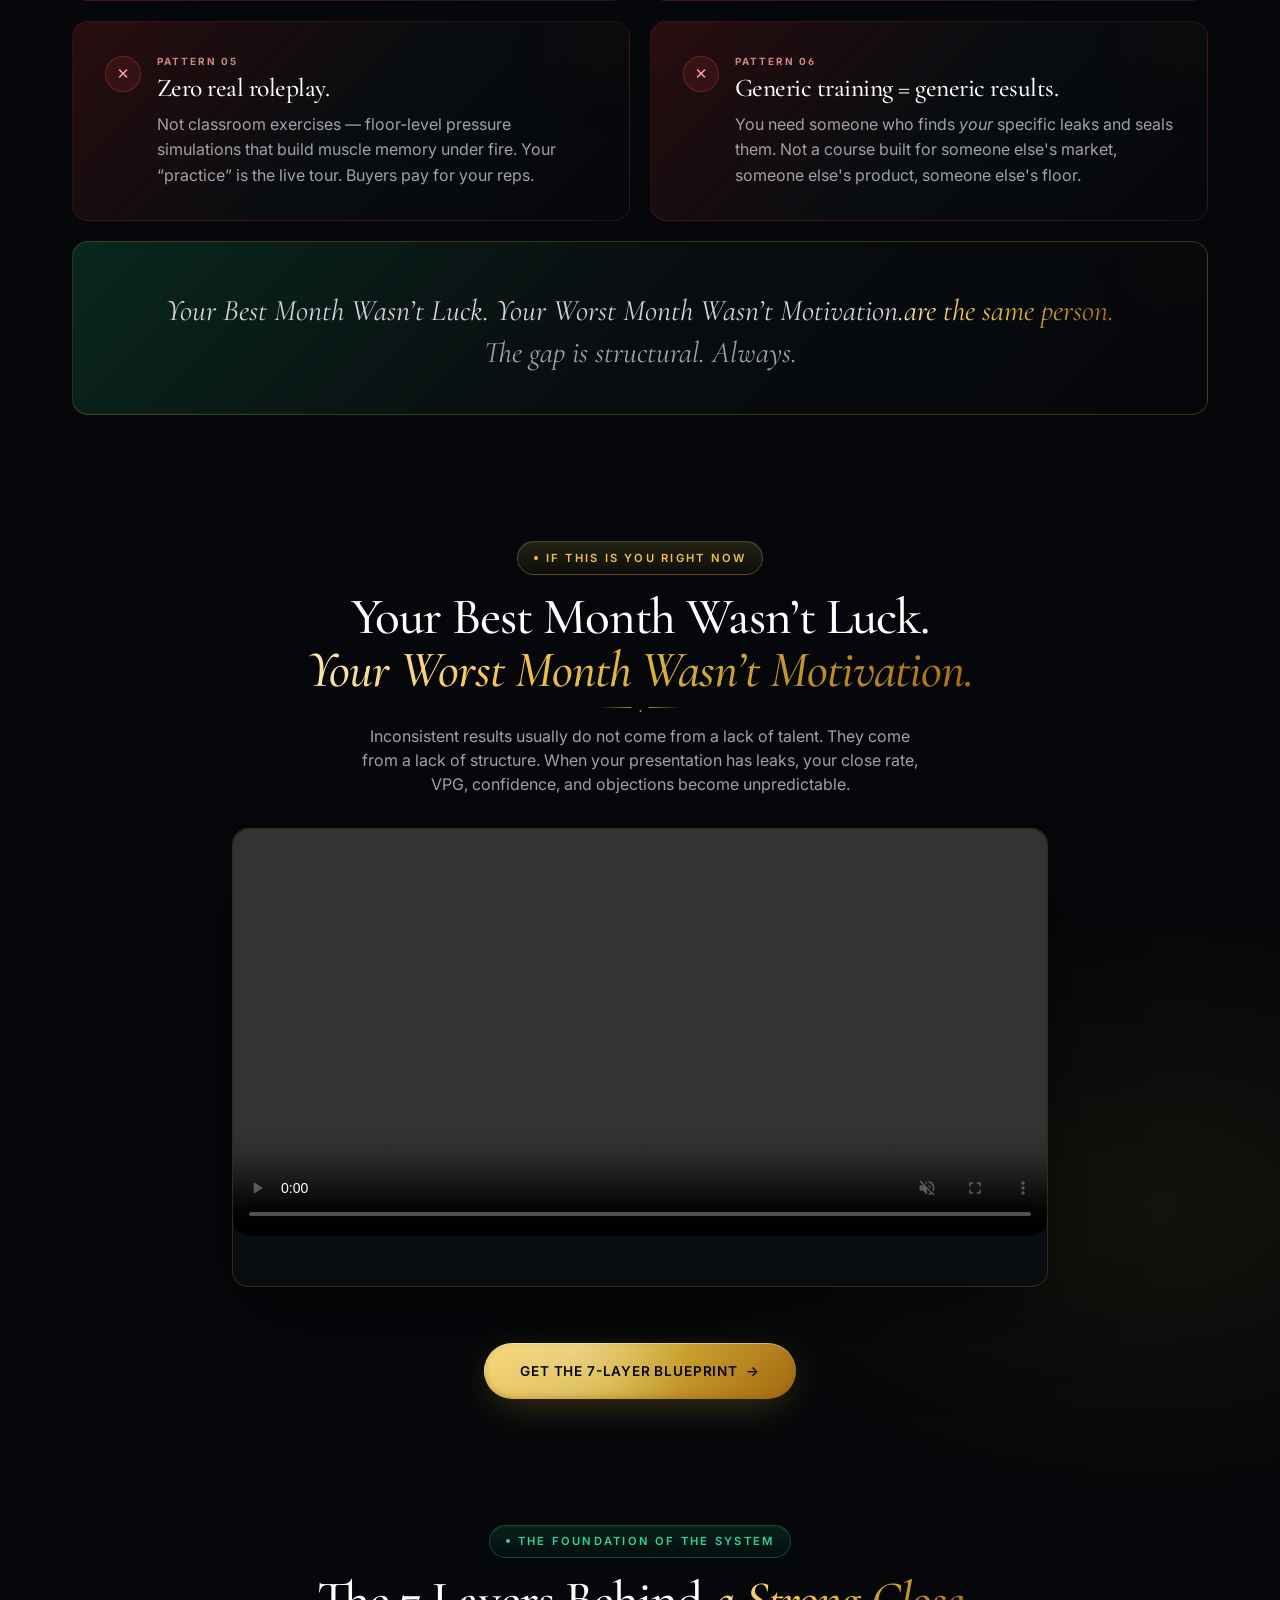
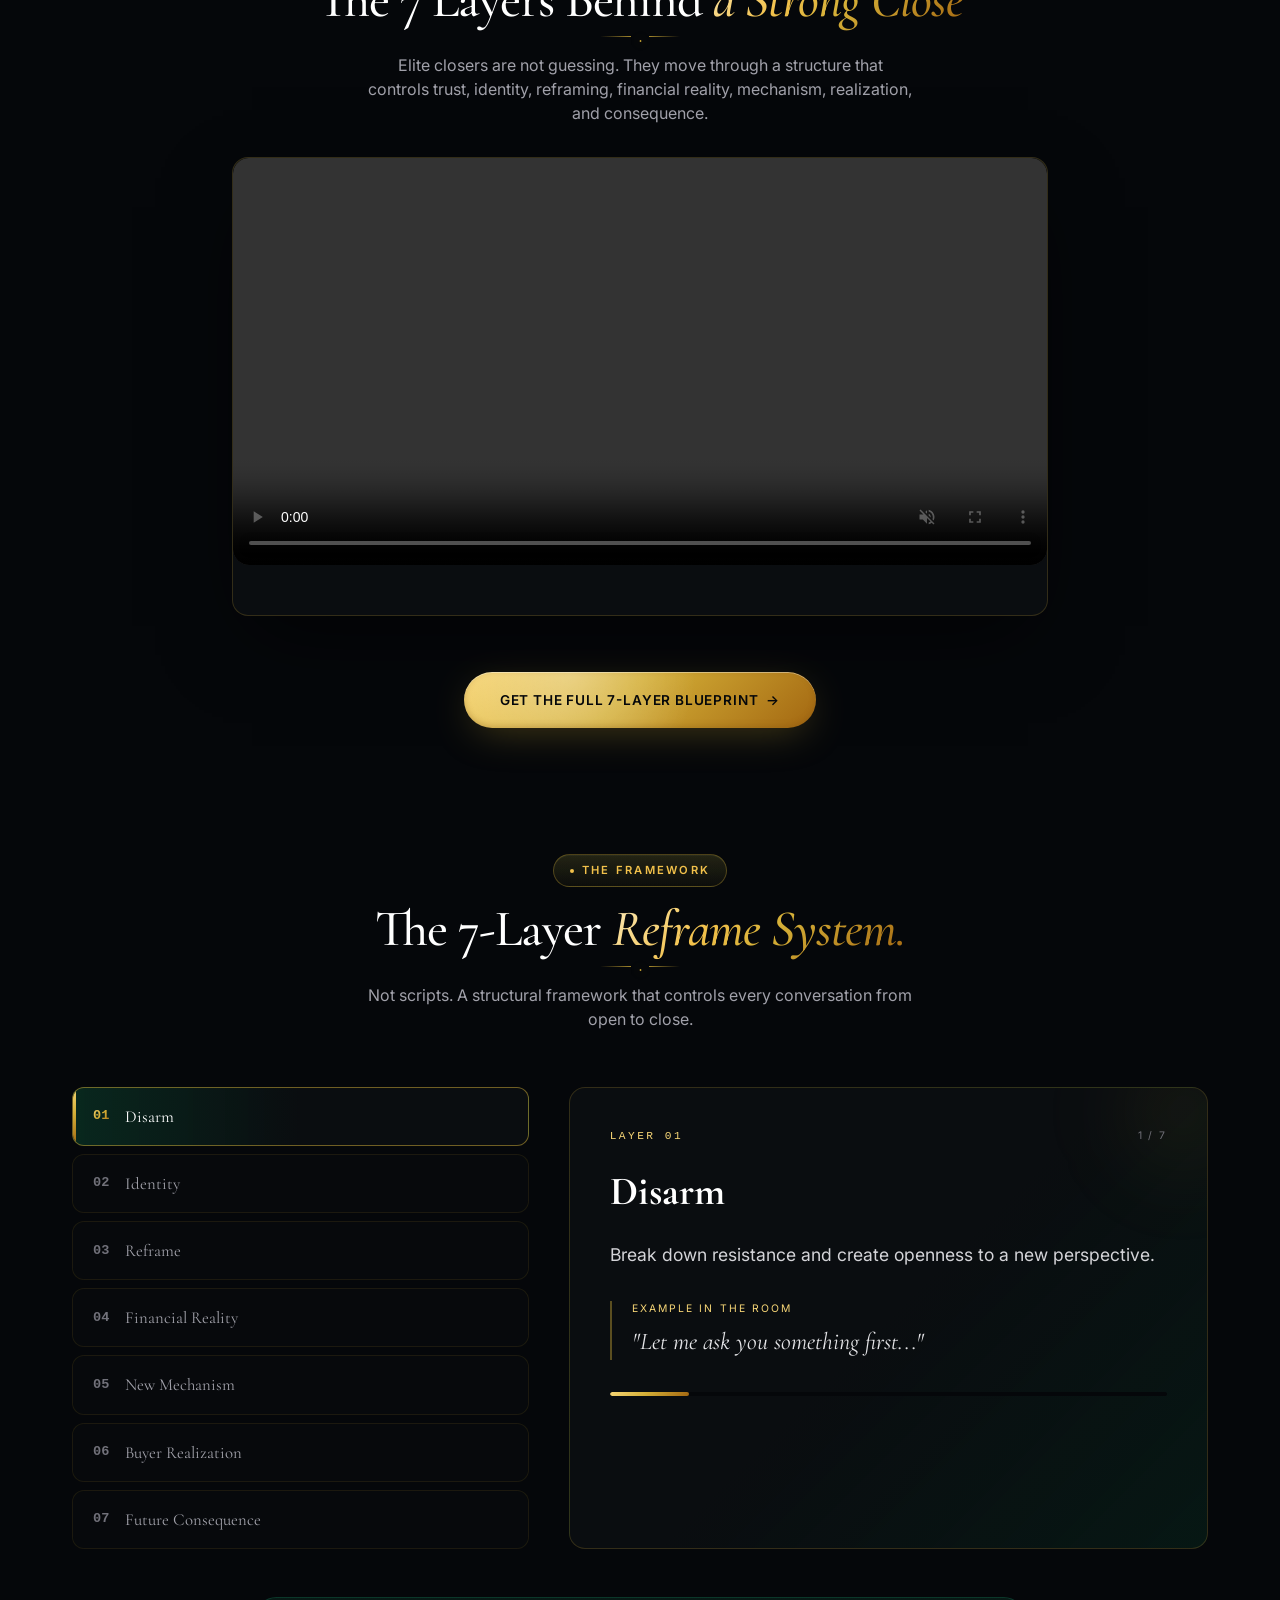
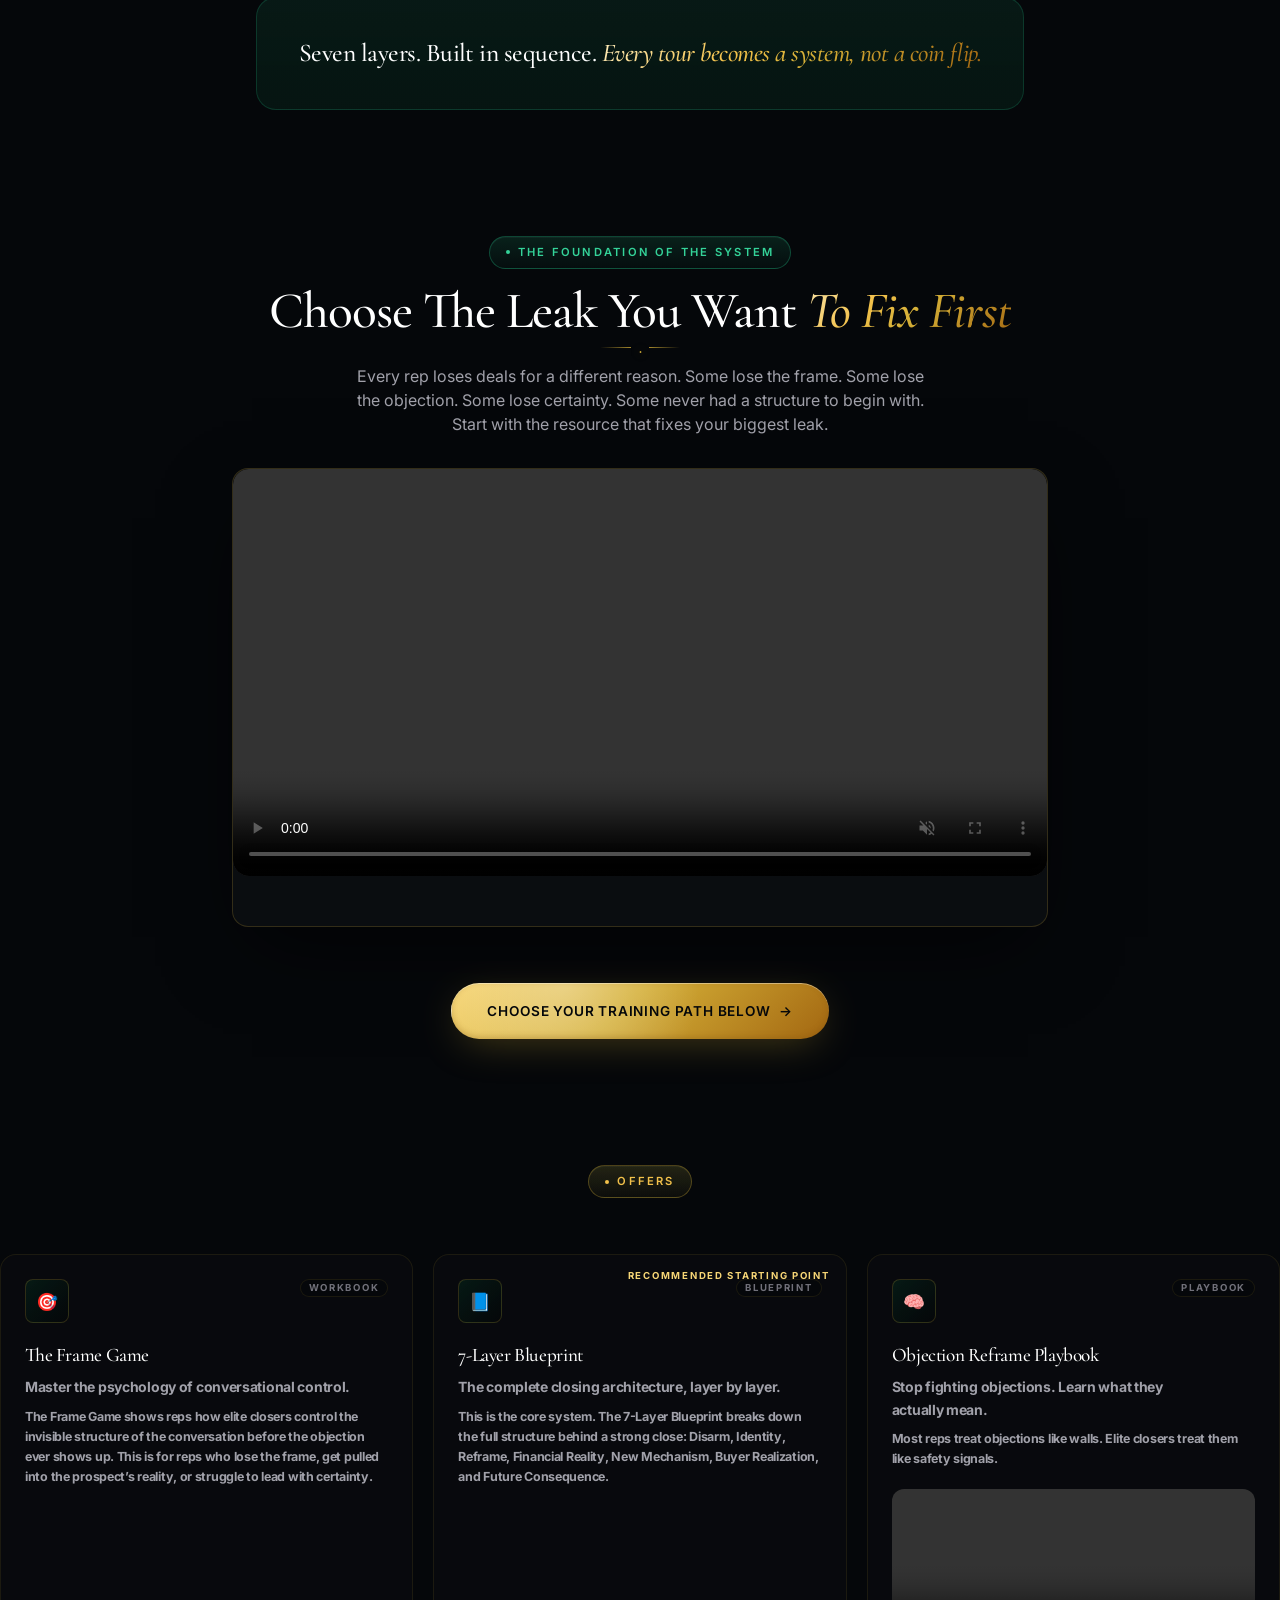
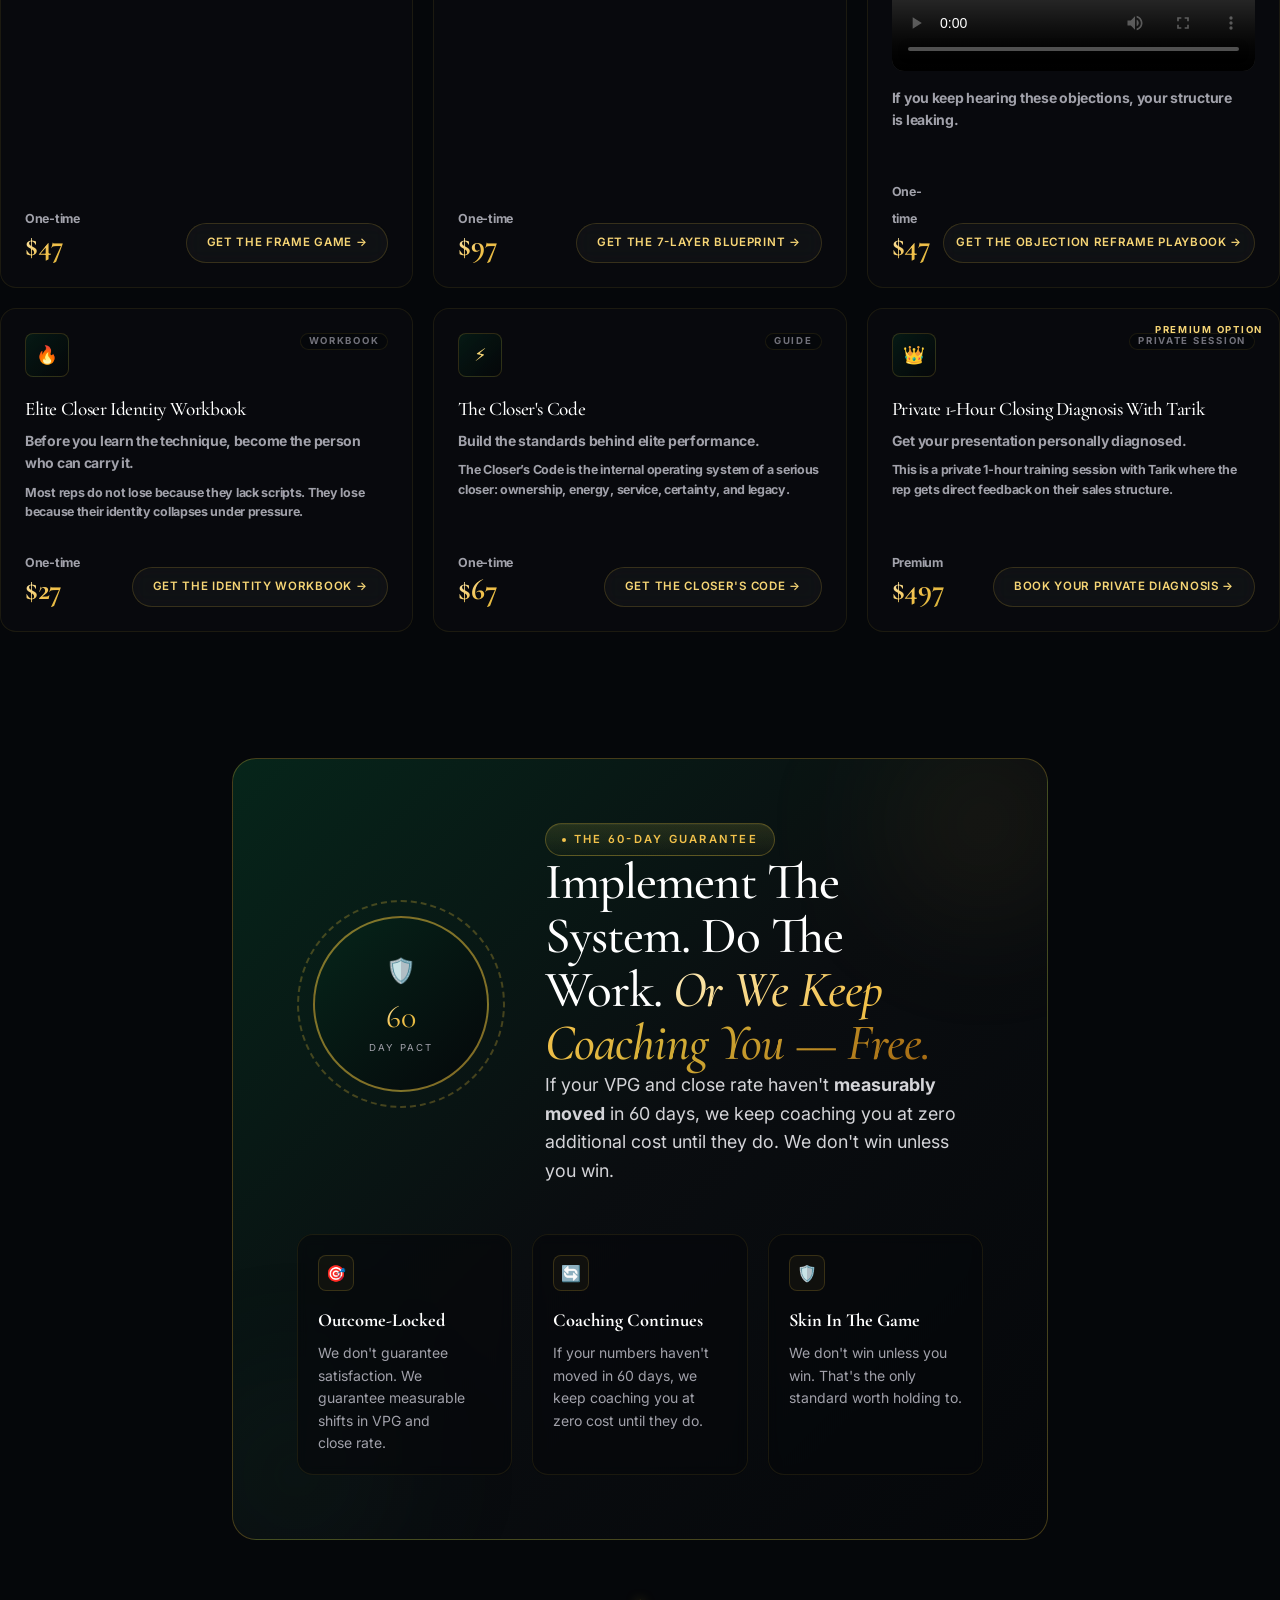
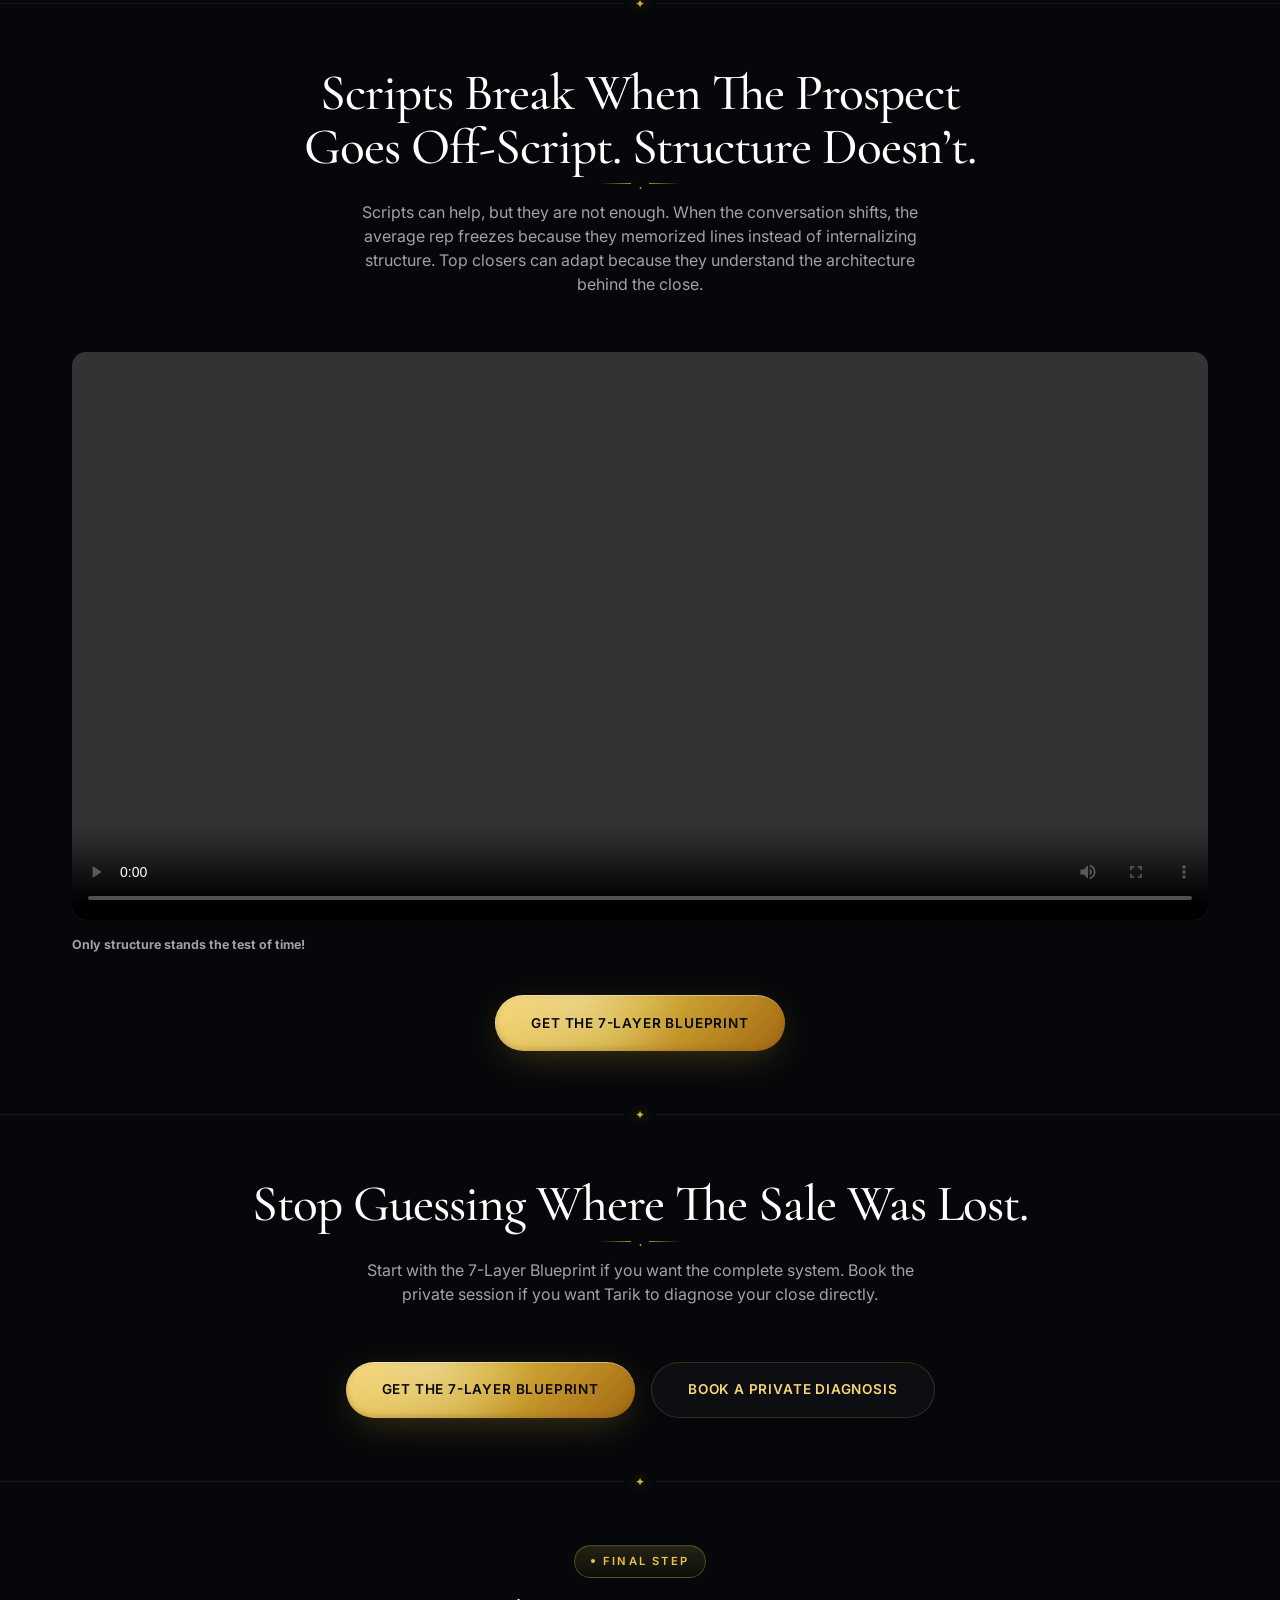
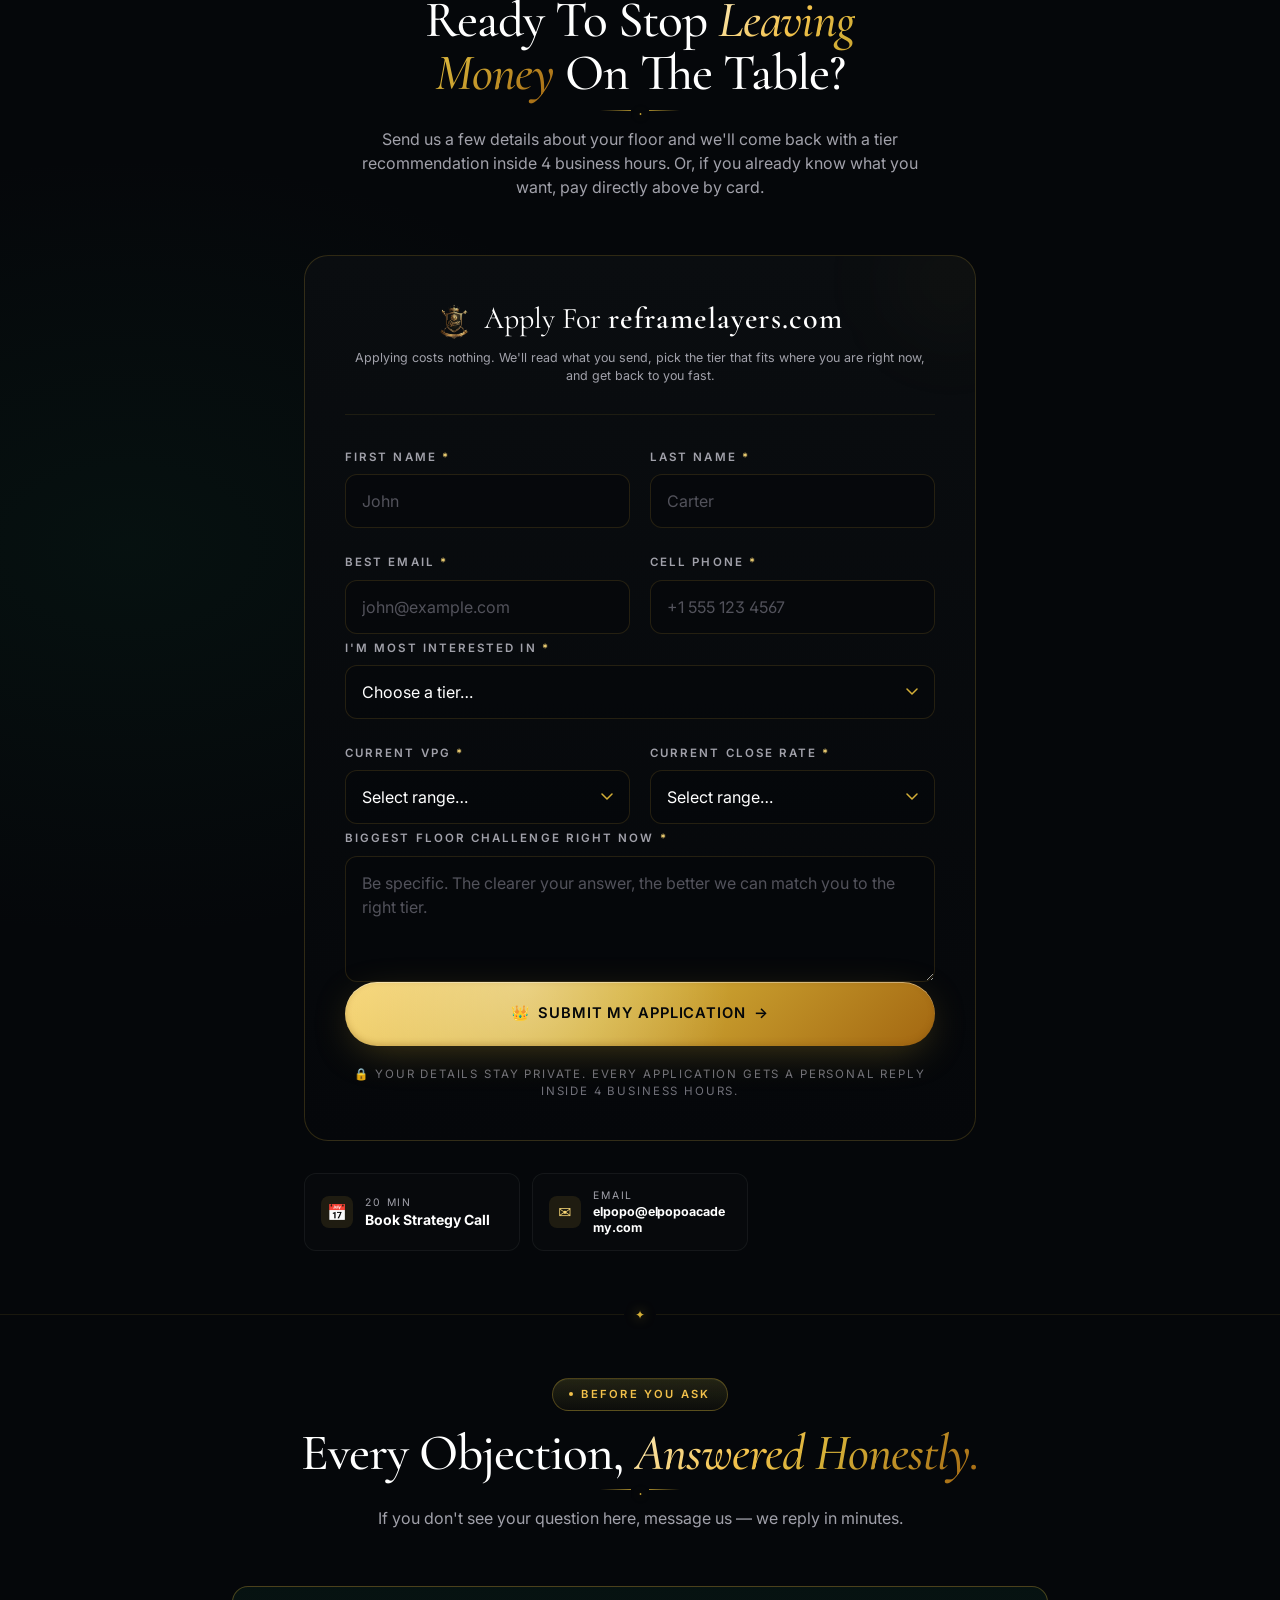
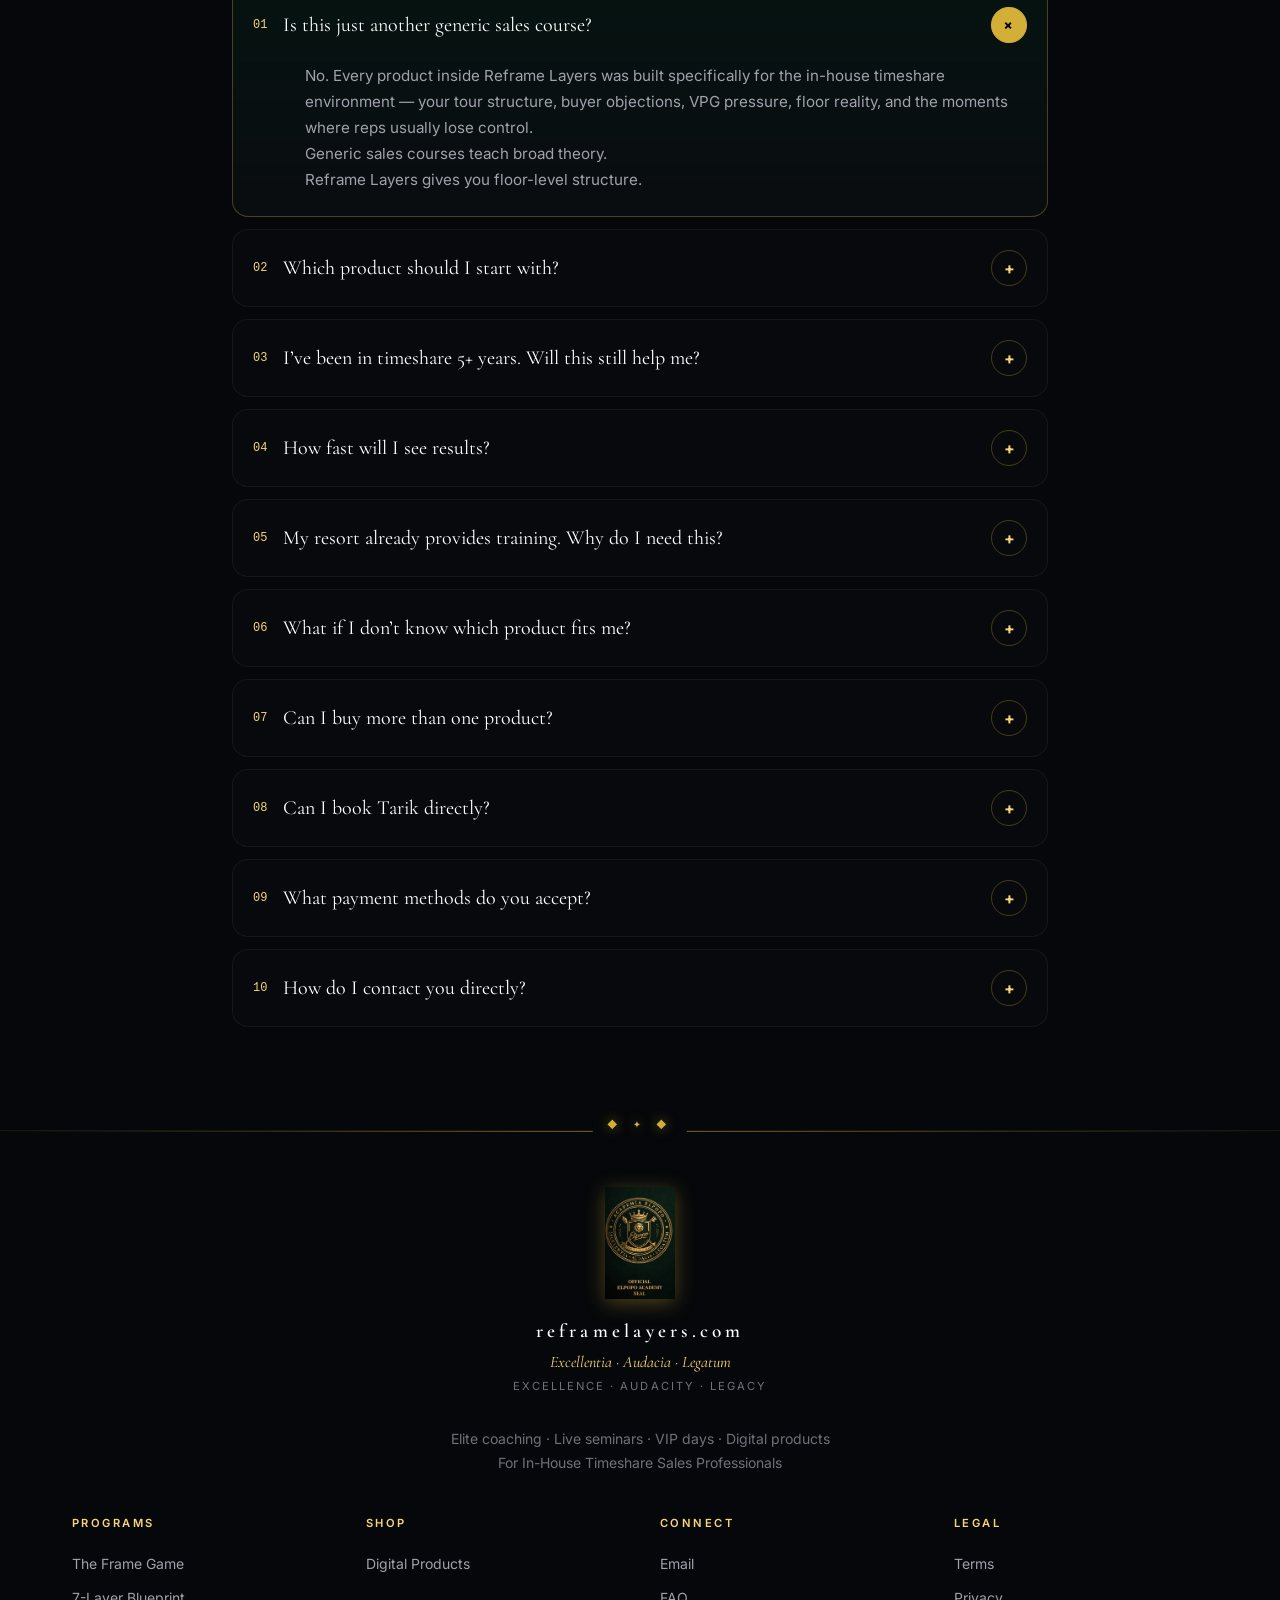
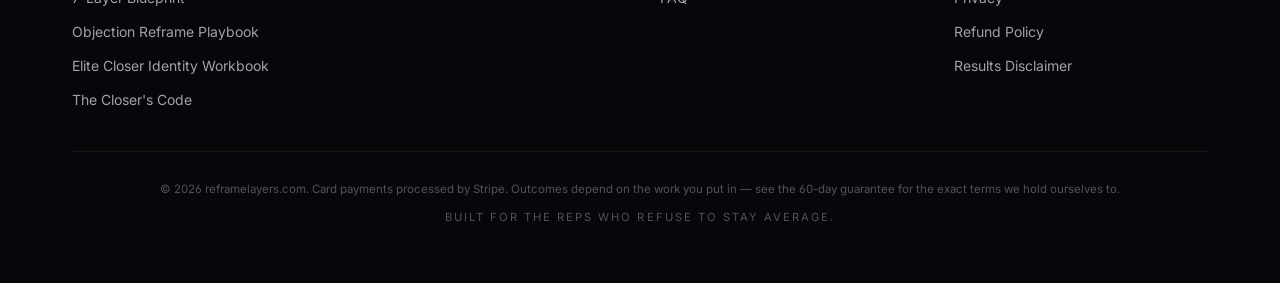
==== commit 8d117246: "Update index.html" ====
--- a/index.html
+++ b/index.html
@@ -108,6 +108,7 @@
       <a href="#offer">Offers</a>
       <!-- <a href="#shop">Shop</a> -->
       <!-- <a href="#proof">Proof</a> -->
+	  <a href="blog.html">Blog</a>
       <a href="#faq">FAQ</a>
     </nav>
     <a
@@ -4063,7 +4064,7 @@
             footer-h
           "
         >Legal</div>
-        <ul><li><a href="#">Terms</a></li><li><a href="#">Privacy</a></li><li><a href="#">Refund Policy</a></li><li><a href="#">Results Disclaimer</a></li></ul>
+        <ul><li><a href="https://www.reframelayers.com/terms.html">Terms</a></li><li><a href="https://www.reframelayers.com/privacy.html">Privacy</a></li><li><a href="https://www.reframelayers.com/refund.html">Refund Policy</a></li><li><a href="https://www.reframelayers.com/disclaimer.html">Results Disclaimer</a></li></ul>
       </div>
     </div>
 
